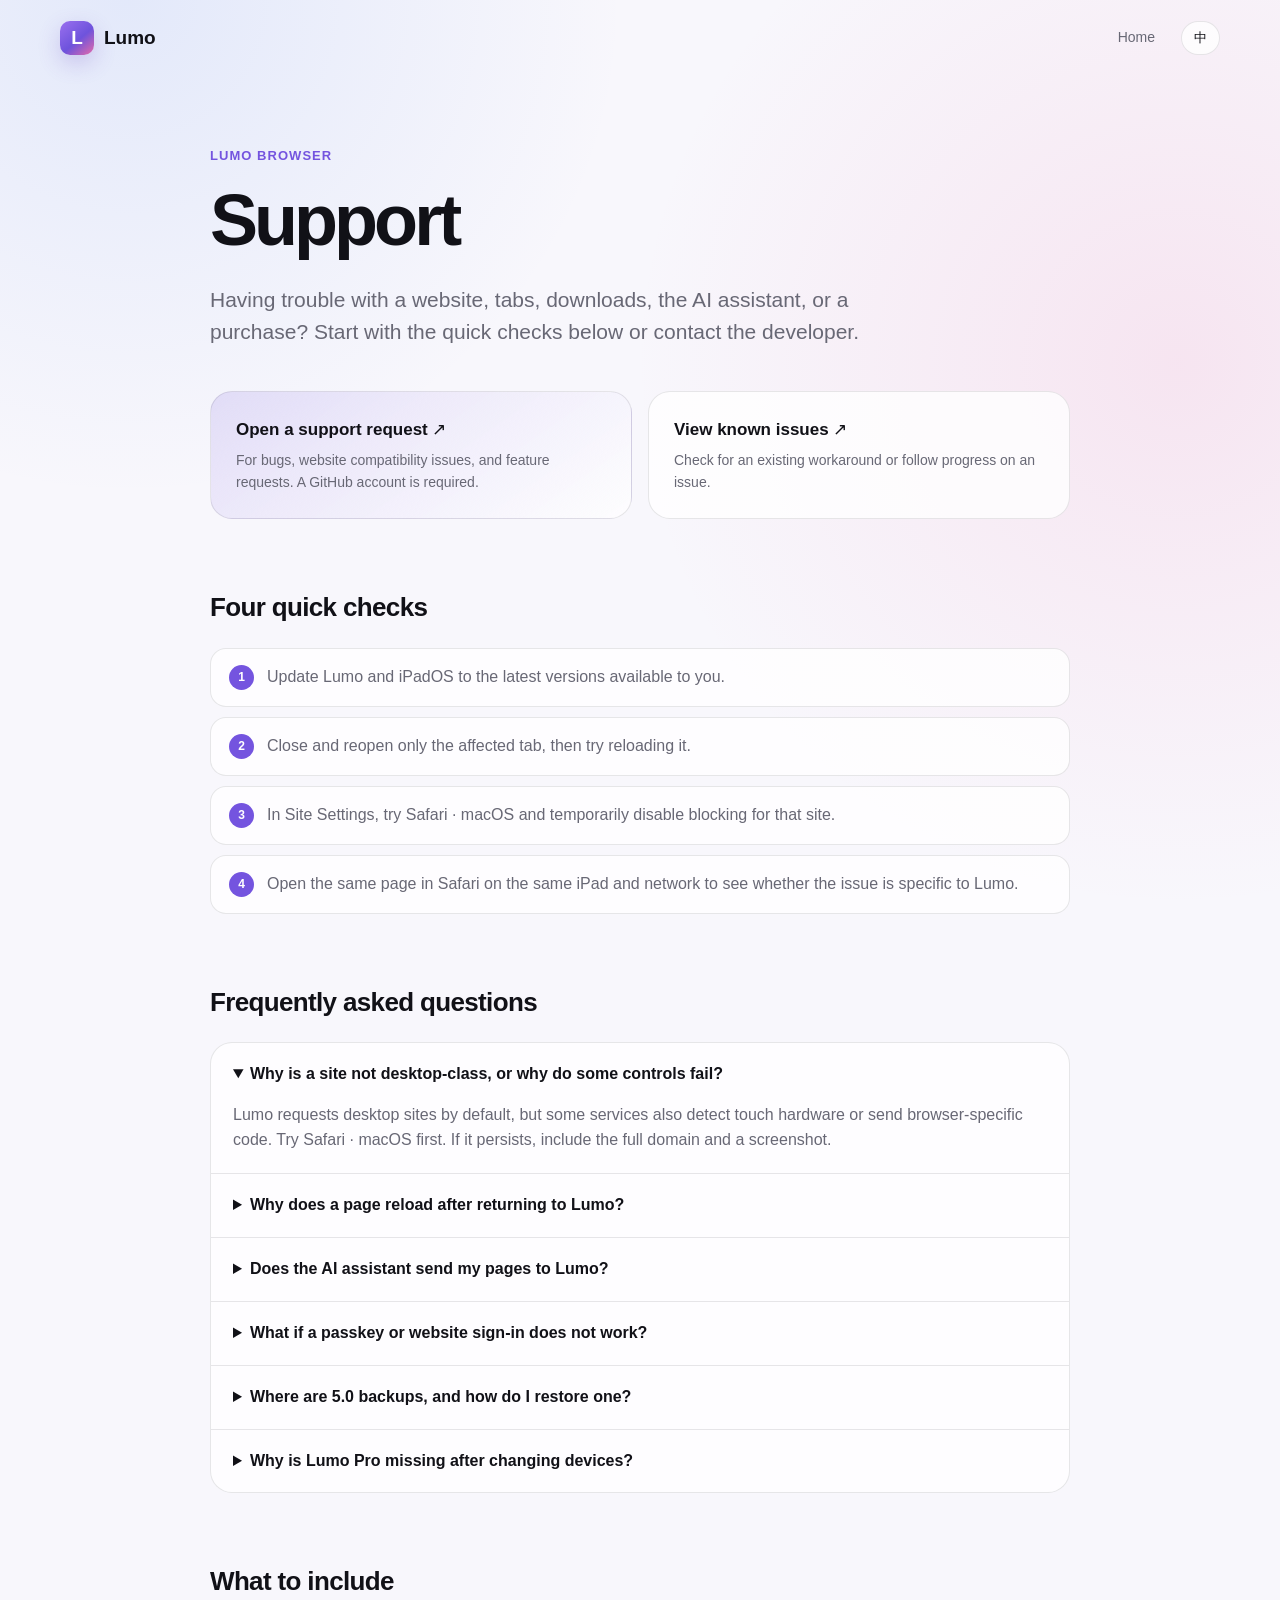
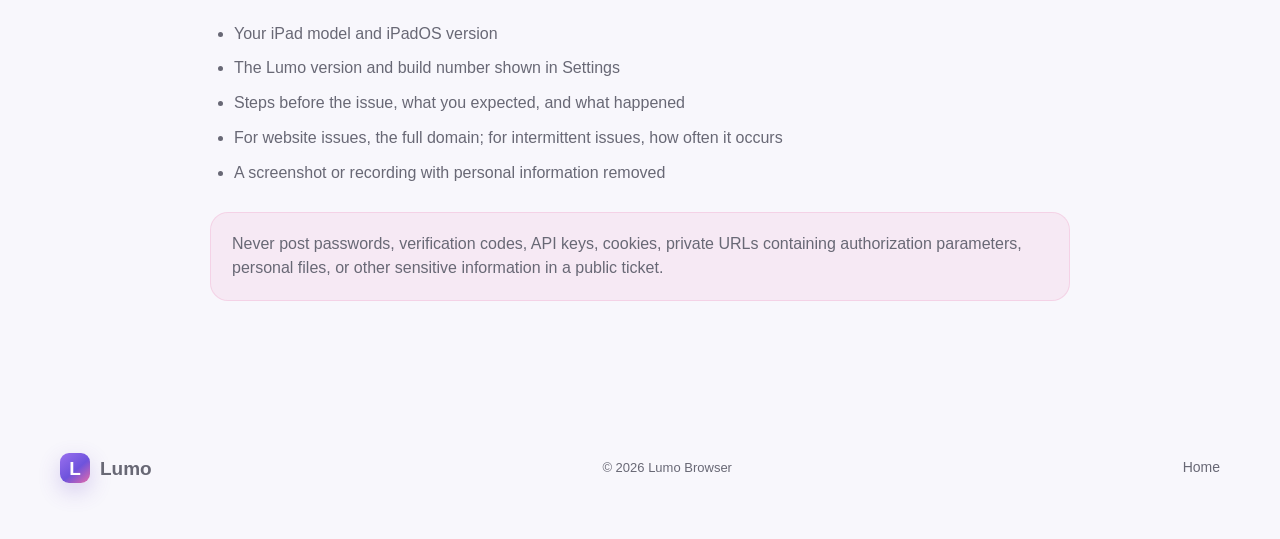
==== support.html @ e31e429b "补充 Lumo 5.0 build 475 备份与同步说明" ====
<!doctype html>
<html lang="zh-Hans">
<head>
  <meta charset="utf-8">
  <meta name="viewport" content="width=device-width,initial-scale=1,viewport-fit=cover">
  <meta name="theme-color" content="#f8f7fc">
  <meta name="description" content="Technical support for Lumo Browser on iPad.">
  <title>Lumo 技术支持</title>
  <link rel="icon" href="favicon.svg">
  <link rel="stylesheet" href="assets/style.css">
</head>
<body>
  <header class="nav shell">
    <a class="brand" href="index.html"><span class="mark">L</span><span>Lumo</span></a>
    <nav aria-label="Primary">
      <a href="index.html" data-zh="首页" data-en="Home">首页</a>
      <button class="language" type="button" aria-label="Switch language">EN</button>
    </nav>
  </header>

  <main class="legal shell">
    <p class="eyebrow" data-zh="Lumo 浏览器" data-en="Lumo Browser">Lumo 浏览器</p>
    <h1 data-zh="技术支持" data-en="Support">技术支持</h1>
    <p class="lead" data-zh="网站兼容、标签页、下载、AI 助手或购买遇到问题？这里有最快的排查方法，也可以直接联系开发者。" data-en="Having trouble with a website, tabs, downloads, the AI assistant, or a purchase? Start with the quick checks below or contact the developer.">网站兼容、标签页、下载、AI 助手或购买遇到问题？这里有最快的排查方法，也可以直接联系开发者。</p>

    <div class="support-cards">
      <a class="support-card primary-card" href="https://github.com/greatgithubfish/Lumo-Browser-Support/issues/new">
        <strong data-zh="提交技术支持工单 ↗" data-en="Open a support request ↗">提交技术支持工单 ↗</strong>
        <span data-zh="适合故障、网站兼容问题和功能建议，需要 GitHub 账号。" data-en="For bugs, website compatibility issues, and feature requests. A GitHub account is required.">适合故障、网站兼容问题和功能建议，需要 GitHub 账号。</span>
      </a>
      <a class="support-card" href="https://github.com/greatgithubfish/Lumo-Browser-Support/issues">
        <strong data-zh="查看已知问题 ↗" data-en="View known issues ↗">查看已知问题 ↗</strong>
        <span data-zh="看看是否已有解决办法，或了解正在处理的进度。" data-en="Check for an existing workaround or follow progress on an issue.">看看是否已有解决办法，或了解正在处理的进度。</span>
      </a>
    </div>

    <section class="support-section">
      <h2 data-zh="先试试这四步" data-en="Four quick checks">先试试这四步</h2>
      <ol class="steps">
        <li><b>1</b><span data-zh="确认 Lumo 和 iPadOS 已更新到可用的最新版本。" data-en="Update Lumo and iPadOS to the latest versions available to you.">确认 Lumo 和 iPadOS 已更新到可用的最新版本。</span></li>
        <li><b>2</b><span data-zh="只关闭并重新打开有问题的标签页，再尝试刷新。" data-en="Close and reopen only the affected tab, then try reloading it.">只关闭并重新打开有问题的标签页，再尝试刷新。</span></li>
        <li><b>3</b><span data-zh="在网站设置中切换到 Safari · macOS 身份，并暂时关闭该网站的广告拦截。" data-en="In Site Settings, try Safari · macOS and temporarily disable blocking for that site.">在网站设置中切换到 Safari · macOS 身份，并暂时关闭该网站的广告拦截。</span></li>
        <li><b>4</b><span data-zh="在同一台 iPad、同一网络下用 Safari 打开，确认问题是否只发生在 Lumo。" data-en="Open the same page in Safari on the same iPad and network to see whether the issue is specific to Lumo.">在同一台 iPad、同一网络下用 Safari 打开，确认问题是否只发生在 Lumo。</span></li>
      </ol>
    </section>

    <section class="support-section">
      <h2 data-zh="常见问题" data-en="Frequently asked questions">常见问题</h2>
      <div class="faq-list">
        <details open>
          <summary data-zh="网站为什么不是桌面版，或者按钮不能使用？" data-en="Why is a site not desktop-class, or why do some controls fail?">网站为什么不是桌面版，或者按钮不能使用？</summary>
          <p data-zh="Lumo 默认请求桌面网站，但部分网站还会检测触摸设备，或只为特定浏览器发送代码。先尝试 Safari · macOS；若仍有问题，请附上完整域名和截图。" data-en="Lumo requests desktop sites by default, but some services also detect touch hardware or send browser-specific code. Try Safari · macOS first. If it persists, include the full domain and a screenshot.">Lumo 默认请求桌面网站，但部分网站还会检测触摸设备，或只为特定浏览器发送代码。先尝试 Safari · macOS；若仍有问题，请附上完整域名和截图。</p>
        </details>
        <details>
          <summary data-zh="切回 Lumo 后，网页为什么需要重新加载？" data-en="Why does a page reload after returning to Lumo?">切回 Lumo 后，网页为什么需要重新加载？</summary>
          <p data-zh="Lumo 会尽量保留最近使用的网页。iPadOS 在内存紧张时仍可能回收后台网页；标签、网址和标题会保留，重新选择后页面会恢复加载。重要表单请先保存。" data-en="Lumo keeps recently used pages resident when possible. iPadOS may still reclaim background web content under memory pressure; the tab, URL, and title remain, and the page reloads when selected. Save important form work first.">Lumo 会尽量保留最近使用的网页。iPadOS 在内存紧张时仍可能回收后台网页；标签、网址和标题会保留，重新选择后页面会恢复加载。重要表单请先保存。</p>
        </details>
        <details>
          <summary data-zh="AI 助手会把我的网页发给 Lumo 吗？" data-en="Does the AI assistant send my pages to Lumo?">AI 助手会把我的网页发给 Lumo 吗？</summary>
          <p data-zh="不会经过 Lumo 服务器。只有在你主动提问并允许读取页面时，相关内容才会直接发往你选择的 AI 服务。你也可以把某些网站设为从不读取或操作。" data-en="No content passes through a Lumo server. Only when you ask and allow page access is relevant content sent directly to your chosen AI service. You can mark specific sites as never available to the assistant.">不会经过 Lumo 服务器。只有在你主动提问并允许读取页面时，相关内容才会直接发往你选择的 AI 服务。你也可以把某些网站设为从不读取或操作。</p>
        </details>
        <details>
          <summary data-zh="通行密钥或网站登录无法使用怎么办？" data-en="What if a passkey or website sign-in does not work?">通行密钥或网站登录无法使用怎么办？</summary>
          <p data-zh="确认 iPad 已开启 iCloud 钥匙串，并允许相应的密码管理器。部分登录服务会限制嵌入式浏览器；可尝试其他桌面身份，或在 Safari 完成该次登录。" data-en="Make sure iCloud Keychain is enabled and your credential provider is allowed. Some identity services restrict embedded browsers; try another desktop identity or complete that sign-in in Safari.">确认 iPad 已开启 iCloud 钥匙串，并允许相应的密码管理器。部分登录服务会限制嵌入式浏览器；可尝试其他桌面身份，或在 Safari 完成该次登录。</p>
        </details>
        <details>
          <summary data-zh="5.0 的备份在哪里？重装后如何恢复？" data-en="Where are 5.0 backups, and how do I restore one?">5.0 的备份在哪里？重装后如何恢复？</summary>
          <p data-zh="打开「设置 → 备份与同步」查看 iCloud 状态、启用每日自动备份或手动导出。自动备份保存在「文件 → iCloud 云盘 → Lumo → Backups」，最多保留最近 3 份。重装或换 iPad 后，Lumo 会提示恢复最新备份；也可从备份页面导入文件。按类别恢复的内容会替换设备上对应数据，并在彻底关闭、重新打开 Lumo 后完成。自动备份不含密码与扩展安装包。" data-en="Open Settings → Backup & Sync to check iCloud, enable daily automatic backups, or export manually. Automatic copies are in Files → iCloud Drive → Lumo → Backups, with the latest three kept. After reinstalling or changing iPads, Lumo offers the newest backup; you can also import a file from Backup & Sync. Restored categories replace the matching data on this iPad and finish applying after you fully close and reopen Lumo. Automatic backups exclude passwords and extension packages.">打开「设置 → 备份与同步」查看 iCloud 状态、启用每日自动备份或手动导出。自动备份保存在「文件 → iCloud 云盘 → Lumo → Backups」，最多保留最近 3 份。重装或换 iPad 后，Lumo 会提示恢复最新备份；也可从备份页面导入文件。按类别恢复的内容会替换设备上对应数据，并在彻底关闭、重新打开 Lumo 后完成。自动备份不含密码与扩展安装包。</p>
        </details>
        <details>
          <summary data-zh="更换设备后，Lumo Pro 为什么没有恢复？" data-en="Why is Lumo Pro missing after changing devices?">更换设备后，Lumo Pro 为什么没有恢复？</summary>
          <p data-zh="Lumo Pro 提供月度、年度自动续期订阅和永久购买。请确认登录的是购买时使用的 Apple 账号，然后在 Lumo Pro 页面选择“恢复购买”。订阅状态与续费可在 iPad 的“设置 → Apple 账号 → 订阅”中管理；付款与退款由 Apple 处理。" data-en="Lumo Pro offers monthly and yearly auto-renewing subscriptions as well as a lifetime purchase. Sign in with the Apple Account used to purchase it, then choose Restore Purchases on the Lumo Pro screen. Manage renewals in iPad Settings → Apple Account → Subscriptions. Apple handles billing and refunds.">Lumo Pro 提供月度、年度自动续期订阅和永久购买。请确认登录的是购买时使用的 Apple 账号，然后在 Lumo Pro 页面选择“恢复购买”。订阅状态与续费可在 iPad 的“设置 → Apple 账号 → 订阅”中管理；付款与退款由 Apple 处理。</p>
        </details>
      </div>
    </section>

    <section class="support-section">
      <h2 data-zh="反馈时请附上" data-en="What to include">反馈时请附上</h2>
      <ul class="check-list">
        <li data-zh="iPad 型号与 iPadOS 版本" data-en="Your iPad model and iPadOS version">iPad 型号与 iPadOS 版本</li>
        <li data-zh="设置页面显示的 Lumo 版本和 Build 号" data-en="The Lumo version and build number shown in Settings">设置页面显示的 Lumo 版本和 Build 号</li>
        <li data-zh="问题发生前的操作步骤，以及预期结果和实际结果" data-en="Steps before the issue, what you expected, and what happened">问题发生前的操作步骤，以及预期结果和实际结果</li>
        <li data-zh="网站问题请提供完整域名；偶现问题请说明出现频率" data-en="For website issues, the full domain; for intermittent issues, how often it occurs">网站问题请提供完整域名；偶现问题请说明出现频率</li>
        <li data-zh="删除个人信息后的截图或录屏" data-en="A screenshot or recording with personal information removed">删除个人信息后的截图或录屏</li>
      </ul>
      <p class="notice" data-zh="请勿在公开工单中提交密码、验证码、API Key、Cookie、带授权参数的私人网址、个人文件或其他敏感信息。" data-en="Never post passwords, verification codes, API keys, cookies, private URLs containing authorization parameters, personal files, or other sensitive information in a public ticket.">请勿在公开工单中提交密码、验证码、API Key、Cookie、带授权参数的私人网址、个人文件或其他敏感信息。</p>
    </section>
  </main>

  <footer class="shell"><div class="brand"><span class="mark">L</span><span>Lumo</span></div><p>© 2026 Lumo Browser</p><div><a href="index.html" data-zh="首页" data-en="Home">首页</a></div></footer>
  <script src="assets/site.js"></script>
</body>
</html>
---- assets/style.css ----
:root{color-scheme:light dark;--bg:#f8f7fc;--surface:rgba(255,255,255,.78);--ink:#111117;--dim:#686875;--line:rgba(25,24,35,.1);--brand:#7454df;--radius:30px;font-family:-apple-system,BlinkMacSystemFont,"SF Pro Display","PingFang SC",sans-serif;font-synthesis:none}
*{box-sizing:border-box}html{scroll-behavior:smooth}body{margin:0;color:var(--ink);line-height:1.55;background:radial-gradient(circle at 10% 0,rgba(85,137,238,.13),transparent 31rem),radial-gradient(circle at 92% 17%,rgba(234,105,164,.13),transparent 34rem),var(--bg)}a{color:inherit}.shell{width:min(1160px,calc(100% - 40px));margin-inline:auto}
.nav,header.shell{height:76px;display:flex;align-items:center;justify-content:space-between;position:relative;z-index:10}.brand{display:flex;align-items:center;gap:10px;color:inherit;text-decoration:none;font-size:19px;font-weight:760}.mark{display:grid;place-items:center;width:34px;height:34px;color:#fff;border-radius:10px;background:linear-gradient(140deg,#9a70ef,#6e53dc 55%,#e66ba9);box-shadow:0 8px 22px rgba(104,72,195,.24)}.nav nav,header.shell nav{display:flex;align-items:center;gap:26px}.nav nav a,header.shell nav a,footer a{color:var(--dim);text-decoration:none;font-size:14px}.nav nav a:hover,header.shell nav a:hover,footer a:hover{color:var(--ink)}.language{padding:7px 12px;color:var(--ink);font-weight:700;cursor:pointer;border:1px solid var(--line);border-radius:999px;background:var(--surface)}
.hero{display:grid;grid-template-columns:minmax(0,.86fr) minmax(540px,1.28fr);align-items:center;gap:52px;min-height:760px;padding-block:50px 90px}.eyebrow{margin:0;color:var(--brand);font-size:13px;font-weight:760;letter-spacing:.08em;text-transform:uppercase}h1{max-width:780px;margin:18px 0 26px;font-size:clamp(48px,6vw,78px);line-height:1.02;letter-spacing:-.055em}.lead{max-width:670px;color:var(--dim);font-size:clamp(17px,2vw,21px)}.actions{display:flex;flex-wrap:wrap;gap:12px;margin-top:32px}.button{display:inline-flex;min-height:48px;align-items:center;justify-content:center;padding:0 21px;border-radius:999px;text-decoration:none;font-size:15px;font-weight:700}.button.primary{color:var(--bg);background:var(--ink)}.button.secondary{color:var(--ink);border:1px solid var(--line);background:var(--surface);backdrop-filter:blur(20px)}.availability{margin-top:18px;color:var(--dim);font-size:13px}
.browser-stage{min-width:0;perspective:1200px}.browser-window{display:grid;grid-template-columns:128px minmax(260px,1fr) 170px;width:720px;max-width:100%;height:500px;overflow:hidden;color:#17171d;border:1px solid rgba(255,255,255,.72);border-radius:26px;background:rgba(250,250,253,.91);box-shadow:0 38px 85px rgba(52,36,100,.22);transform:rotateY(-3deg) rotateX(1deg)}.demo-sidebar{padding:17px 11px;background:linear-gradient(175deg,rgba(217,225,255,.9),rgba(247,219,241,.86));border-right:1px solid rgba(30,30,45,.08)}.demo-profile{display:flex;align-items:center;gap:7px;margin-bottom:15px;font-size:12px}.avatar{display:grid;place-items:center;width:25px;height:25px;color:#fff;border-radius:8px;background:linear-gradient(140deg,#8664e8,#ef71aa)}.demo-profile i{width:7px;height:7px;margin-left:auto;border-radius:50%;background:#ff9f2f}.quick-grid{display:grid;grid-template-columns:repeat(3,1fr);gap:5px}.quick-grid b{display:grid;place-items:center;height:34px;color:#53515d;font-size:10px;border:1px solid rgba(30,30,45,.08);border-radius:10px;background:rgba(255,255,255,.67)}.demo-folder{display:flex;align-items:center;gap:7px;margin-top:13px;padding:8px;color:#7a3e65;font-size:10px;border-radius:9px;background:rgba(238,108,165,.13)}.demo-folder small{margin-left:auto}.demo-tab{display:flex;align-items:center;gap:7px;margin-top:6px;padding:7px;border-radius:8px;font-size:9px}.demo-tab.active{background:rgba(255,255,255,.7)}.demo-tab div,.ai-source div{min-width:0}.demo-tab strong,.demo-tab small,.ai-source strong,.ai-source small{display:block;overflow:hidden;text-overflow:ellipsis;white-space:nowrap}.demo-tab small,.ai-source small{color:#92909b}.demo-page{min-width:0;background:#fff}.demo-toolbar{display:flex;height:45px;align-items:center;gap:12px;padding:0 14px;color:#7b7983;border-bottom:1px solid #ececf0;font-size:12px}.demo-toolbar div{flex:1;padding:7px 12px;color:#4e4c56;border-radius:9px;background:#f4f4f7}.demo-document{padding:72px 40px}.mini-label{color:var(--brand);font-size:9px;font-weight:800;letter-spacing:.09em}.demo-document h2{margin:12px 0 28px;font-size:31px;line-height:1.08;letter-spacing:-.04em}.demo-lines{display:grid;gap:10px}.demo-lines i{height:7px;border-radius:5px;background:#ebebf0}.demo-lines i:nth-child(2){width:88%}.demo-lines i:nth-child(3){width:72%}.demo-lines i:nth-child(4){width:91%}.demo-ai{display:flex;flex-direction:column;gap:11px;padding:16px 12px 12px;background:#f6f4fa;border-left:1px solid #e5e2ec}.ai-title{display:flex;align-items:center;gap:7px;font-size:12px}.ai-title span{color:var(--brand)}.ai-answer{padding:11px;font-size:10px;line-height:1.55;border-radius:10px;background:#fff}.ai-source{display:flex;align-items:center;gap:7px;margin-top:auto;padding:9px;font-size:9px;border-radius:9px;background:#ebe9ef}.ai-input{position:relative;min-height:70px;padding:12px;color:#9997a0;font-size:9px;border:1px solid #dedbe7;border-radius:13px;background:#fff}.ai-input b{position:absolute;right:8px;bottom:8px;display:grid;place-items:center;width:22px;height:22px;color:#fff;border-radius:50%;background:var(--brand)}
.statement{padding-block:130px;text-align:center}.statement p{margin:0;color:var(--dim);font-size:clamp(27px,4vw,50px);line-height:1.22;letter-spacing:-.03em}.statement strong{color:var(--ink)}.features{display:grid;grid-template-columns:repeat(2,1fr);gap:18px;padding-bottom:140px}.feature{min-height:320px;padding:36px;border:1px solid var(--line);border-radius:var(--radius);background:var(--surface);backdrop-filter:blur(20px)}.feature.blue{background:linear-gradient(145deg,rgba(85,137,238,.15),var(--surface))}.feature.pink{background:linear-gradient(145deg,rgba(234,105,164,.14),var(--surface))}.feature.purple{background:linear-gradient(145deg,rgba(116,84,223,.15),var(--surface))}.feature.cyan{background:linear-gradient(145deg,rgba(63,193,203,.14),var(--surface))}.feature.orange{background:linear-gradient(145deg,rgba(255,177,68,.15),var(--surface))}.feature.lilac{background:linear-gradient(145deg,rgba(123,110,177,.14),var(--surface))}.feature-icon{font-size:27px}.feature h2{margin:50px 0 14px;font-size:clamp(25px,3vw,38px);line-height:1.1;letter-spacing:-.035em}.feature p{max-width:510px;margin:0;color:var(--dim);font-size:16px}
.privacy{margin-bottom:100px;padding:80px;color:#f7f7fb;border-radius:42px;background:#17181e}.privacy h2{max-width:780px;margin:15px 0 55px;font-size:clamp(36px,5vw,62px);line-height:1.05;letter-spacing:-.045em}.privacy .eyebrow{color:#78e1e8}.privacy-grid{display:grid;grid-template-columns:repeat(3,1fr);gap:35px}.privacy-grid b{display:grid;place-items:center;width:30px;height:30px;color:#c8f8fb;border-radius:50%;background:#343541}.privacy-grid h3{margin:16px 0 8px;font-size:18px}.privacy-grid p{color:#b8bac5;font-size:14px}.text-link{display:inline-block;margin-top:36px;color:#fff;text-decoration:none;font-weight:700}
.legal{max-width:860px;padding:70px 0 120px}.legal h1{font-size:clamp(44px,7vw,72px)}.legal h2{margin:0 0 20px;font-size:26px;letter-spacing:-.025em}.document{max-width:820px;margin:40px auto 100px;padding:42px clamp(24px,6vw,62px);border:1px solid var(--line);border-radius:24px;background:var(--surface)}.document h1{font-size:clamp(36px,6vw,54px)}.document h2{margin:34px 0 8px;font-size:21px;letter-spacing:-.02em}.document p,.document li,.updated{color:var(--dim)}.document strong{color:var(--ink)}.support-cards{display:grid;grid-template-columns:repeat(2,1fr);gap:16px;margin-top:42px}.support-card{padding:25px;color:inherit;text-decoration:none;border:1px solid var(--line);border-radius:22px;background:var(--surface);transition:transform .18s ease}.support-card.primary-card{background:linear-gradient(145deg,rgba(116,84,223,.15),var(--surface))}.support-card strong{font-size:17px}.support-card span{display:block;margin-top:7px;color:var(--dim);font-size:14px}.support-card:hover{transform:translateY(-2px)}.support-section{margin-top:68px}.steps{display:grid;gap:10px;margin:0;padding:0;list-style:none}.steps li{display:flex;align-items:flex-start;gap:13px;padding:16px 18px;color:var(--dim);border:1px solid var(--line);border-radius:16px;background:var(--surface)}.steps b{display:grid;flex:0 0 25px;height:25px;place-items:center;color:#fff;border-radius:50%;background:var(--brand);font-size:12px}.faq-list{overflow:hidden;border:1px solid var(--line);border-radius:22px;background:var(--surface)}.faq-list details{padding:0 22px;border-bottom:1px solid var(--line)}.faq-list details:last-child{border-bottom:0}.faq-list summary{padding:19px 0;cursor:pointer;font-weight:700}.faq-list p{margin:-3px 0 21px;color:var(--dim)}.check-list{display:grid;gap:10px;padding-left:24px;color:var(--dim)}.notice{margin:26px 0 0;padding:19px 21px;color:var(--dim);border:1px solid rgba(234,105,164,.18);border-radius:18px;background:rgba(234,105,164,.09)}
footer{display:flex;align-items:center;justify-content:space-between;gap:25px;padding-block:24px 48px;color:var(--dim);font-size:13px}footer div:last-child{display:flex;gap:18px}footer .mark{width:30px;height:30px;border-radius:9px}
@media(max-width:940px){.hero{grid-template-columns:1fr;padding-top:35px}.hero-copy{text-align:center}.lead{margin-inline:auto}.actions{justify-content:center}.browser-stage{display:grid;place-items:center}}
@media(max-width:700px){.nav nav>a{display:none}.hero{gap:30px}.browser-window{grid-template-columns:92px minmax(220px,1fr);height:420px}.demo-ai{display:none}.demo-sidebar{padding-inline:8px}.demo-document{padding:58px 24px}.features,.support-cards{grid-template-columns:1fr}.feature{min-height:270px}.privacy{padding:45px 25px}.privacy-grid{grid-template-columns:1fr}footer{flex-direction:column;text-align:center}}
@media(prefers-color-scheme:dark){:root{--bg:#0e0f13;--surface:rgba(28,29,36,.79);--ink:#f2f3f7;--dim:#a6a8b2;--line:rgba(255,255,255,.1)}.button.primary{color:#111217;background:#f4f4f7}.browser-window{box-shadow:0 38px 80px rgba(0,0,0,.55)}.privacy{border:1px solid var(--line);background:#06070a}}
@media(prefers-reduced-motion:reduce){html{scroll-behavior:auto}.browser-window{transform:none}.support-card{transition:none}}
@media(prefers-reduced-transparency:reduce){.button.secondary,.feature,.support-card,.steps li,.faq-list{backdrop-filter:none;background:var(--bg)}}
@media(prefers-contrast:more){:root{--line:currentColor}.feature,.support-card,.steps li,.faq-list{border-width:2px}}

/* Lumo 5.0 landing page */
.version-badge{display:inline-flex;align-items:center;gap:8px;padding:8px 13px;border:1px solid rgba(116,84,223,.19);border-radius:999px;background:rgba(116,84,223,.1);letter-spacing:.03em;text-transform:none}
.hero h1 em{font-style:normal;background:linear-gradient(100deg,#7654df 10%,#d84dba 55%,#f08b59);-webkit-background-clip:text;background-clip:text;color:transparent}
.hero .lead{max-width:520px}
.browser-window{position:relative}
.demo-library-row{display:flex;align-items:center;gap:9px;padding:10px 8px;border-radius:9px;background:rgba(255,255,255,.74);font-size:10px}
.demo-library-row span{color:#7454df;font-size:15px}
.demo-command{position:absolute;z-index:2;top:140px;left:22%;width:57%;padding:8px;border:1px solid rgba(255,255,255,.95);border-radius:18px;background:rgba(255,255,255,.94);box-shadow:0 20px 55px rgba(57,45,104,.22);backdrop-filter:blur(24px)}
.command-search{display:flex;align-items:center;gap:9px;padding:11px 13px;border:1px solid #e8e5ef;border-radius:12px;color:#53505e;font-size:10px;white-space:nowrap}
.command-search span:first-child{color:#8a68e8;font-size:18px;line-height:1}
.command-search span:nth-child(2){overflow:hidden;text-overflow:ellipsis}
.command-search kbd{margin-left:auto;padding:2px 5px;border-radius:5px;background:#f0eef5;color:#a5a1b0;font:inherit;white-space:nowrap}
.command-options{display:grid;gap:2px;padding:6px 5px 2px}
.command-options span{padding:5px 8px;border-radius:6px;color:#777280;font-size:9px}
.command-options span:first-child{background:#f4f1fd;color:#7454df}
.whats-new{padding:28px 0 72px;scroll-margin-top:30px}
.section-heading{max-width:820px;margin-bottom:34px}
.section-heading h2{margin:15px 0;font-size:clamp(40px,5.7vw,70px);line-height:1.05;letter-spacing:-.05em}
.section-heading>p:last-child{max-width:640px;color:var(--dim);font-size:18px}
.highlight-grid{display:grid;grid-template-columns:repeat(6,minmax(0,1fr));gap:16px}
.highlight{display:flex;flex-direction:column;min-height:310px;grid-column:span 2;padding:26px;border:1px solid var(--line);border-radius:28px;overflow:hidden}
.highlight:nth-child(4),.highlight:nth-child(5){grid-column:span 3;min-height:285px}
.highlight.command{background:linear-gradient(145deg,rgba(142,114,248,.23),var(--surface) 80%)}
.highlight.private{background:linear-gradient(145deg,rgba(75,117,211,.19),var(--surface) 80%)}
.highlight.extension{background:linear-gradient(145deg,rgba(237,102,167,.18),var(--surface) 80%)}
.highlight.media{background:linear-gradient(145deg,rgba(58,197,199,.18),var(--surface) 80%)}
.highlight.organize{background:linear-gradient(145deg,rgba(255,175,80,.18),var(--surface) 80%)}
.highlight-number{color:var(--dim);font-size:12px;font-weight:750;letter-spacing:.1em}
.highlight-symbol{display:grid;width:54px;height:54px;place-items:center;margin-top:21px;border:1px solid var(--line);border-radius:16px;background:var(--surface);font-size:25px;color:var(--brand)}
.highlight h3{margin:auto 0 11px;padding-top:20px;font-size:clamp(21px,2.5vw,30px);line-height:1.15;letter-spacing:-.035em}
.highlight p{margin:0;color:var(--dim);font-size:15px}
.statement{padding-block:100px}
.features{scroll-margin-top:30px}
.feature.green{background:linear-gradient(145deg,rgba(100,197,130,.15),var(--surface))}
.feature.coral{background:linear-gradient(145deg,rgba(247,129,106,.15),var(--surface))}
.feature.sky{background:linear-gradient(145deg,rgba(96,171,230,.15),var(--surface))}
.feature.gold{background:linear-gradient(145deg,rgba(233,192,75,.16),var(--surface))}
.pro-note{display:flex;align-items:center;justify-content:space-between;gap:32px;margin-bottom:110px;padding:46px 55px;border:1px solid var(--line);border-radius:36px;background:linear-gradient(120deg,rgba(116,84,223,.2),rgba(230,107,169,.11),var(--surface))}
.pro-note h2{margin:10px 0;font-size:clamp(28px,4vw,44px);line-height:1.1;letter-spacing:-.04em}
.pro-note p:last-child{max-width:750px;margin:0;color:var(--dim)}
.pro-note .button{flex-shrink:0}
@media(max-width:940px){.hero{min-height:auto}.hero .lead{margin-inline:auto}.highlight{grid-column:span 3}.highlight:nth-child(4),.highlight:nth-child(5){grid-column:span 3}}
@media(max-width:700px){.nav nav{gap:12px}.hero h1{font-size:clamp(44px,9vw,67px)}.hero .lead{font-size:17px}.demo-command{left:15%;width:75%;top:130px}.command-search kbd{display:none}.highlight-grid{grid-template-columns:1fr}.highlight,.highlight:nth-child(4),.highlight:nth-child(5){grid-column:auto;min-height:240px}.section-heading h2{font-size:42px}.pro-note{display:block;padding:32px 25px}.pro-note .button{margin-top:25px}.statement{padding-block:85px}}
@media(max-width:400px){.browser-window{grid-template-columns:78px minmax(200px,1fr)}.demo-document{padding:58px 18px}.demo-command{left:12%;width:82%}}
@media(prefers-reduced-transparency:reduce){.demo-command{backdrop-filter:none;background:#fff}}

.how-to{padding:55px 0 110px;scroll-margin-top:30px}
.guide-grid{display:grid;grid-template-columns:repeat(2,minmax(0,1fr));gap:16px}
.guide-card{display:flex;flex-direction:column;padding:30px;border:1px solid var(--line);border-radius:28px;background:var(--surface)}
.guide-card.guide-wide{grid-column:1/-1;background:linear-gradient(120deg,rgba(116,84,223,.17),rgba(236,114,179,.1),var(--surface))}
.guide-top{display:flex;align-items:center;justify-content:space-between;gap:15px}
.guide-icon{display:grid;width:44px;height:44px;place-items:center;border-radius:13px;background:rgba(116,84,223,.12);color:var(--brand);font-size:23px}
.guide-tag{padding:5px 9px;border:1px solid var(--line);border-radius:99px;color:var(--dim);font-size:11px;font-weight:750;letter-spacing:.04em}
.guide-card h3{margin:20px 0 10px;font-size:clamp(22px,2.5vw,30px);line-height:1.15;letter-spacing:-.035em}
.guide-card p{margin:0;color:var(--dim);font-size:15px}
.guide-steps{display:flex;flex-wrap:wrap;gap:8px;margin-top:auto;padding-top:21px}
.guide-steps span{padding:7px 10px;border-radius:9px;background:rgba(116,84,223,.1);color:var(--brand);font-size:12px;font-weight:700}
@media(max-width:700px){.guide-grid{grid-template-columns:1fr}.guide-card.guide-wide{grid-column:auto}.how-to{padding-bottom:85px}.guide-card{padding:25px}}
.shortcut-panel{display:grid;grid-template-columns:.85fr 1fr;gap:36px;align-items:center;margin-top:18px;padding:34px;border:1px solid var(--line);border-radius:28px;background:linear-gradient(130deg,rgba(104,133,222,.12),var(--surface))}
.shortcut-panel h3{margin:8px 0;font-size:clamp(24px,3vw,33px);line-height:1.13;letter-spacing:-.035em}
.shortcut-panel p:last-child{margin:0;color:var(--dim);font-size:14px}
.shortcut-grid{display:grid;grid-template-columns:1fr auto 1fr auto;gap:10px 12px;align-items:center;font-size:13px}
.shortcut-grid span{color:var(--dim)}
.shortcut-grid kbd{min-width:58px;padding:5px 8px;border:1px solid var(--line);border-radius:8px;background:var(--surface);font:inherit;font-weight:750;text-align:center;white-space:nowrap}
@media(max-width:940px){.shortcut-panel{grid-template-columns:1fr}.shortcut-grid{grid-template-columns:1fr auto 1fr auto}}
@media(max-width:560px){.shortcut-panel{padding:25px}.shortcut-grid{grid-template-columns:1fr auto}}

/* Build 475: backup and sync */
.highlight:nth-child(4),.highlight:nth-child(5),.highlight:nth-child(6){grid-column:span 2;min-height:310px}
.highlight.backup{background:linear-gradient(145deg,rgba(83,172,221,.2),var(--surface) 80%)}
.backup-section{padding:0 0 110px;scroll-margin-top:30px}
.backup-grid{display:grid;grid-template-columns:repeat(3,minmax(0,1fr));gap:16px}
.backup-card{display:flex;flex-direction:column;min-height:370px;padding:29px;border:1px solid var(--line);border-radius:28px;background:linear-gradient(155deg,rgba(102,146,224,.13),var(--surface) 60%)}
.backup-card:nth-child(2){background:linear-gradient(155deg,rgba(102,198,183,.16),var(--surface) 60%)}
.backup-card:nth-child(3){background:linear-gradient(155deg,rgba(192,130,223,.15),var(--surface) 60%)}
.backup-symbol{display:grid;place-items:center;width:48px;height:48px;margin-bottom:24px;border-radius:14px;background:rgba(116,84,223,.11);color:var(--brand);font-size:25px}
.backup-kicker{color:var(--brand);font-size:12px;font-weight:800;letter-spacing:.06em;text-transform:uppercase}
.backup-card h3{margin:9px 0 13px;font-size:clamp(23px,2.5vw,31px);line-height:1.15;letter-spacing:-.04em}
.backup-card p{margin:0;color:var(--dim);font-size:15px}
.backup-disclaimer{margin:17px 0 0;padding:17px 21px;border:1px solid var(--line);border-radius:15px;color:var(--dim);background:var(--surface);font-size:13px}
@media(max-width:940px){.backup-grid{grid-template-columns:1fr}.backup-card{min-height:0}.highlight:nth-child(4),.highlight:nth-child(5),.highlight:nth-child(6){grid-column:span 3}}
@media(max-width:700px){.highlight:nth-child(4),.highlight:nth-child(5),.highlight:nth-child(6){grid-column:auto;min-height:240px}.backup-section{padding-bottom:85px}}
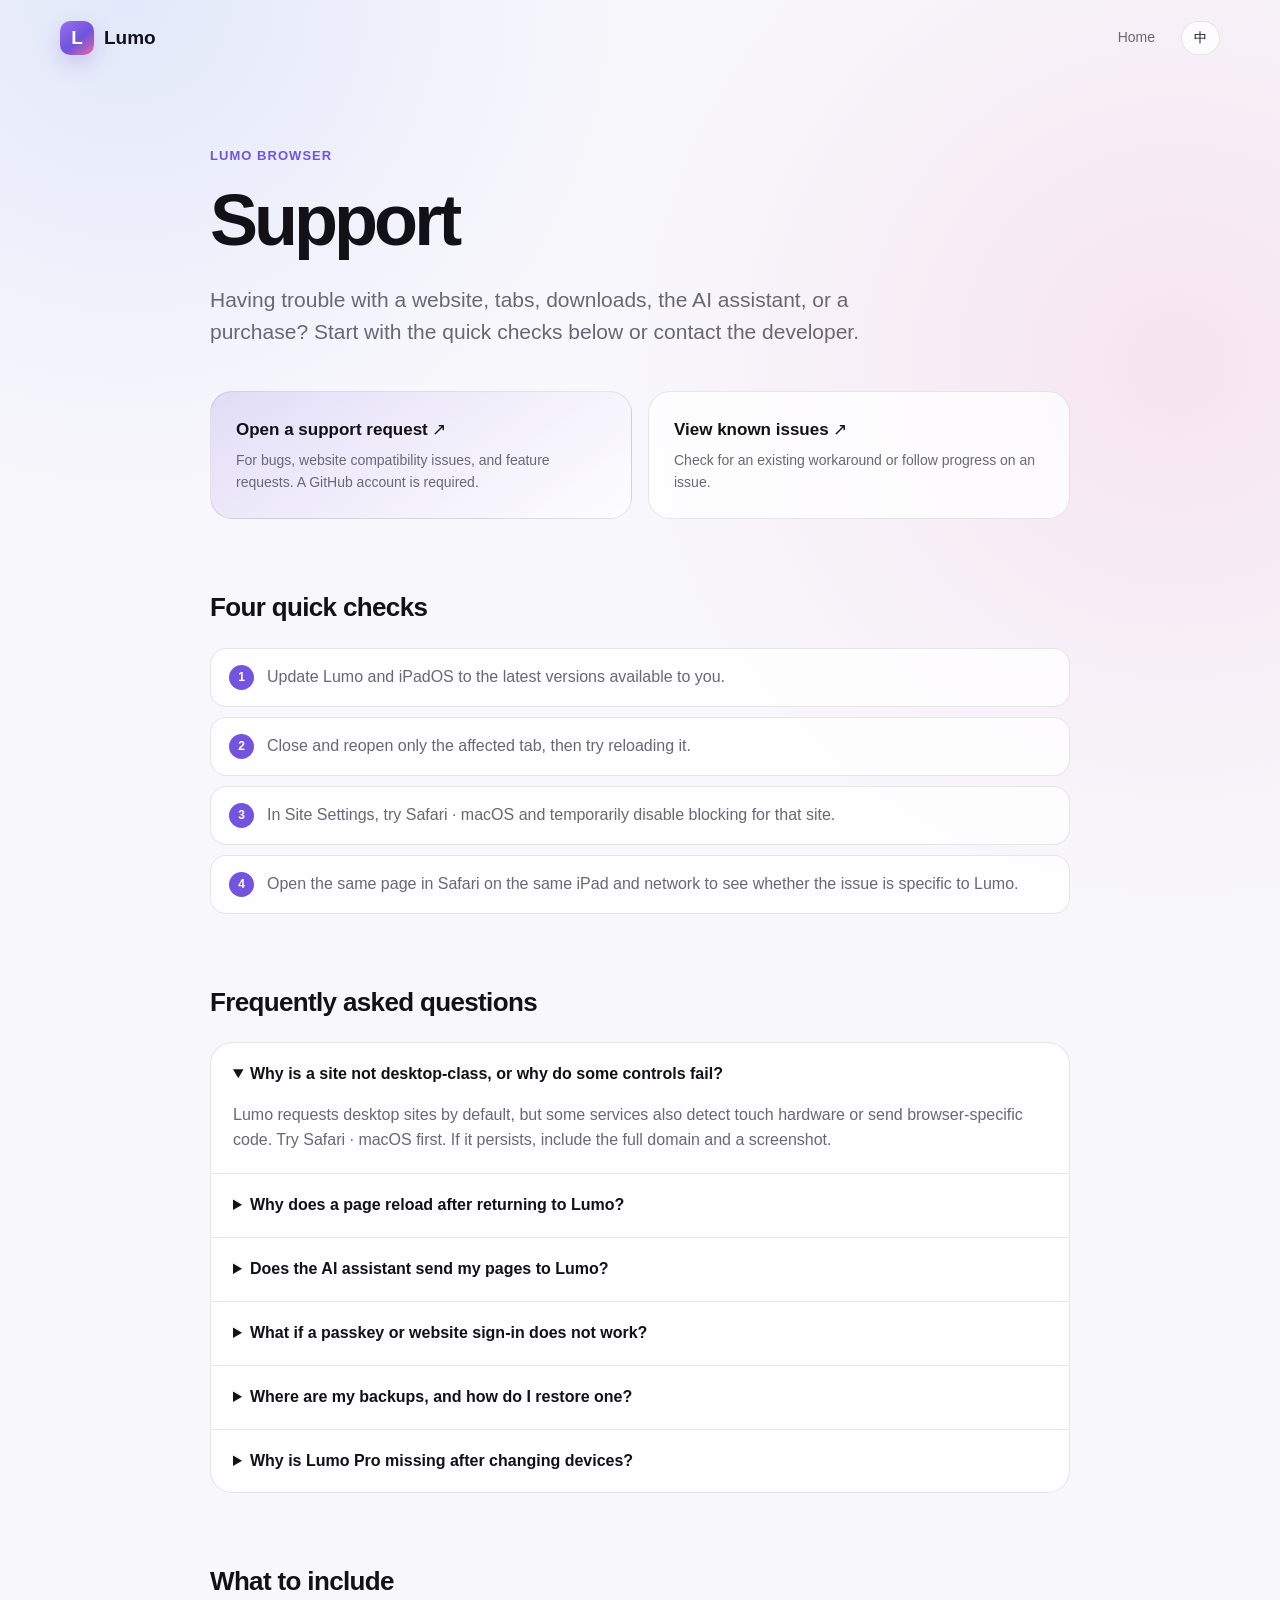
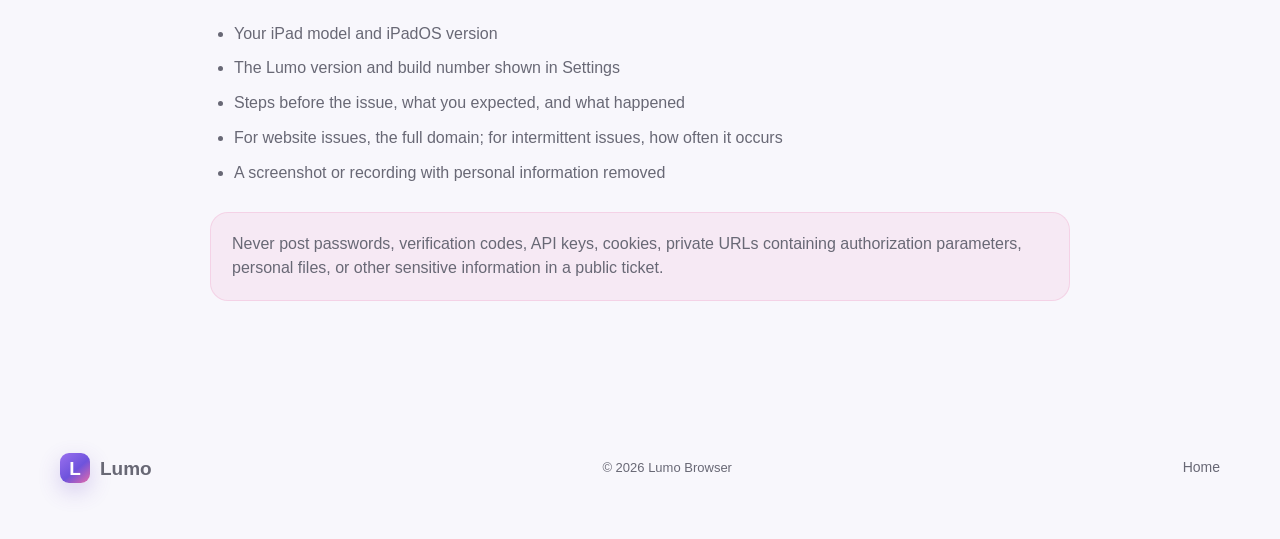
==== commit 72eaec03: "Update Lumo website for version 6.0" ====
--- a/support.html
+++ b/support.html
@@ -64,7 +64,7 @@
           <p data-zh="确认 iPad 已开启 iCloud 钥匙串，并允许相应的密码管理器。部分登录服务会限制嵌入式浏览器；可尝试其他桌面身份，或在 Safari 完成该次登录。" data-en="Make sure iCloud Keychain is enabled and your credential provider is allowed. Some identity services restrict embedded browsers; try another desktop identity or complete that sign-in in Safari.">确认 iPad 已开启 iCloud 钥匙串，并允许相应的密码管理器。部分登录服务会限制嵌入式浏览器；可尝试其他桌面身份，或在 Safari 完成该次登录。</p>
         </details>
         <details>
-          <summary data-zh="5.0 的备份在哪里？重装后如何恢复？" data-en="Where are 5.0 backups, and how do I restore one?">5.0 的备份在哪里？重装后如何恢复？</summary>
+          <summary data-zh="备份在哪里？重装后如何恢复？" data-en="Where are my backups, and how do I restore one?">备份在哪里？重装后如何恢复？</summary>
           <p data-zh="打开「设置 → 备份与同步」查看 iCloud 状态、启用每日自动备份或手动导出。自动备份保存在「文件 → iCloud 云盘 → Lumo → Backups」，最多保留最近 3 份。重装或换 iPad 后，Lumo 会提示恢复最新备份；也可从备份页面导入文件。按类别恢复的内容会替换设备上对应数据，并在彻底关闭、重新打开 Lumo 后完成。自动备份不含密码与扩展安装包。" data-en="Open Settings → Backup & Sync to check iCloud, enable daily automatic backups, or export manually. Automatic copies are in Files → iCloud Drive → Lumo → Backups, with the latest three kept. After reinstalling or changing iPads, Lumo offers the newest backup; you can also import a file from Backup & Sync. Restored categories replace the matching data on this iPad and finish applying after you fully close and reopen Lumo. Automatic backups exclude passwords and extension packages.">打开「设置 → 备份与同步」查看 iCloud 状态、启用每日自动备份或手动导出。自动备份保存在「文件 → iCloud 云盘 → Lumo → Backups」，最多保留最近 3 份。重装或换 iPad 后，Lumo 会提示恢复最新备份；也可从备份页面导入文件。按类别恢复的内容会替换设备上对应数据，并在彻底关闭、重新打开 Lumo 后完成。自动备份不含密码与扩展安装包。</p>
         </details>
         <details>
--- a/assets/style.css
+++ b/assets/style.css
@@ -8,14 +8,15 @@
 .legal{max-width:860px;padding:70px 0 120px}.legal h1{font-size:clamp(44px,7vw,72px)}.legal h2{margin:0 0 20px;font-size:26px;letter-spacing:-.025em}.document{max-width:820px;margin:40px auto 100px;padding:42px clamp(24px,6vw,62px);border:1px solid var(--line);border-radius:24px;background:var(--surface)}.document h1{font-size:clamp(36px,6vw,54px)}.document h2{margin:34px 0 8px;font-size:21px;letter-spacing:-.02em}.document p,.document li,.updated{color:var(--dim)}.document strong{color:var(--ink)}.support-cards{display:grid;grid-template-columns:repeat(2,1fr);gap:16px;margin-top:42px}.support-card{padding:25px;color:inherit;text-decoration:none;border:1px solid var(--line);border-radius:22px;background:var(--surface);transition:transform .18s ease}.support-card.primary-card{background:linear-gradient(145deg,rgba(116,84,223,.15),var(--surface))}.support-card strong{font-size:17px}.support-card span{display:block;margin-top:7px;color:var(--dim);font-size:14px}.support-card:hover{transform:translateY(-2px)}.support-section{margin-top:68px}.steps{display:grid;gap:10px;margin:0;padding:0;list-style:none}.steps li{display:flex;align-items:flex-start;gap:13px;padding:16px 18px;color:var(--dim);border:1px solid var(--line);border-radius:16px;background:var(--surface)}.steps b{display:grid;flex:0 0 25px;height:25px;place-items:center;color:#fff;border-radius:50%;background:var(--brand);font-size:12px}.faq-list{overflow:hidden;border:1px solid var(--line);border-radius:22px;background:var(--surface)}.faq-list details{padding:0 22px;border-bottom:1px solid var(--line)}.faq-list details:last-child{border-bottom:0}.faq-list summary{padding:19px 0;cursor:pointer;font-weight:700}.faq-list p{margin:-3px 0 21px;color:var(--dim)}.check-list{display:grid;gap:10px;padding-left:24px;color:var(--dim)}.notice{margin:26px 0 0;padding:19px 21px;color:var(--dim);border:1px solid rgba(234,105,164,.18);border-radius:18px;background:rgba(234,105,164,.09)}
 footer{display:flex;align-items:center;justify-content:space-between;gap:25px;padding-block:24px 48px;color:var(--dim);font-size:13px}footer div:last-child{display:flex;gap:18px}footer .mark{width:30px;height:30px;border-radius:9px}
 @media(max-width:940px){.hero{grid-template-columns:1fr;padding-top:35px}.hero-copy{text-align:center}.lead{margin-inline:auto}.actions{justify-content:center}.browser-stage{display:grid;place-items:center}}
-@media(max-width:700px){.nav nav>a{display:none}.hero{gap:30px}.browser-window{grid-template-columns:92px minmax(220px,1fr);height:420px}.demo-ai{display:none}.demo-sidebar{padding-inline:8px}.demo-document{padding:58px 24px}.features,.support-cards{grid-template-columns:1fr}.feature{min-height:270px}.privacy{padding:45px 25px}.privacy-grid{grid-template-columns:1fr}footer{flex-direction:column;text-align:center}}
+@media(max-width:700px){.nav nav>a{display:none}.hero{gap:30px}.browser-stage{width:100%;overflow:hidden}.browser-window{width:100%;grid-template-columns:92px minmax(0,1fr);height:420px}.demo-ai{display:none}.demo-sidebar{padding-inline:8px}.demo-toolbar div{min-width:0;overflow:hidden;text-overflow:ellipsis;white-space:nowrap}.demo-document{padding:58px 24px}.features,.support-cards{grid-template-columns:1fr}.feature{min-height:270px}.privacy{padding:45px 25px}.privacy-grid{grid-template-columns:1fr}footer{flex-direction:column;text-align:center}}
 @media(prefers-color-scheme:dark){:root{--bg:#0e0f13;--surface:rgba(28,29,36,.79);--ink:#f2f3f7;--dim:#a6a8b2;--line:rgba(255,255,255,.1)}.button.primary{color:#111217;background:#f4f4f7}.browser-window{box-shadow:0 38px 80px rgba(0,0,0,.55)}.privacy{border:1px solid var(--line);background:#06070a}}
 @media(prefers-reduced-motion:reduce){html{scroll-behavior:auto}.browser-window{transform:none}.support-card{transition:none}}
 @media(prefers-reduced-transparency:reduce){.button.secondary,.feature,.support-card,.steps li,.faq-list{backdrop-filter:none;background:var(--bg)}}
 @media(prefers-contrast:more){:root{--line:currentColor}.feature,.support-card,.steps li,.faq-list{border-width:2px}}
 
-/* Lumo 5.0 landing page */
+/* Lumo 6.0 landing page */
 .version-badge{display:inline-flex;align-items:center;gap:8px;padding:8px 13px;border:1px solid rgba(116,84,223,.19);border-radius:999px;background:rgba(116,84,223,.1);letter-spacing:.03em;text-transform:none}
+.demo-profile-pill{display:inline-flex;align-items:center;gap:4px;margin-left:auto;padding:4px 6px;border-radius:999px;background:rgba(116,84,223,.13);color:#7454df;font-size:8px;white-space:nowrap}
 .hero h1 em{font-style:normal;background:linear-gradient(100deg,#7654df 10%,#d84dba 55%,#f08b59);-webkit-background-clip:text;background-clip:text;color:transparent}
 .hero .lead{max-width:520px}
 .browser-window{position:relative}
@@ -57,7 +58,7 @@
 .pro-note .button{flex-shrink:0}
 @media(max-width:940px){.hero{min-height:auto}.hero .lead{margin-inline:auto}.highlight{grid-column:span 3}.highlight:nth-child(4),.highlight:nth-child(5){grid-column:span 3}}
 @media(max-width:700px){.nav nav{gap:12px}.hero h1{font-size:clamp(44px,9vw,67px)}.hero .lead{font-size:17px}.demo-command{left:15%;width:75%;top:130px}.command-search kbd{display:none}.highlight-grid{grid-template-columns:1fr}.highlight,.highlight:nth-child(4),.highlight:nth-child(5){grid-column:auto;min-height:240px}.section-heading h2{font-size:42px}.pro-note{display:block;padding:32px 25px}.pro-note .button{margin-top:25px}.statement{padding-block:85px}}
-@media(max-width:400px){.browser-window{grid-template-columns:78px minmax(200px,1fr)}.demo-document{padding:58px 18px}.demo-command{left:12%;width:82%}}
+@media(max-width:400px){.browser-window{grid-template-columns:78px minmax(0,1fr)}.demo-document{padding:58px 18px}.demo-command{left:12%;width:82%}}
 @media(prefers-reduced-transparency:reduce){.demo-command{backdrop-filter:none;background:#fff}}
 
 .how-to{padding:55px 0 110px;scroll-margin-top:30px}
@@ -81,7 +82,7 @@
 @media(max-width:940px){.shortcut-panel{grid-template-columns:1fr}.shortcut-grid{grid-template-columns:1fr auto 1fr auto}}
 @media(max-width:560px){.shortcut-panel{padding:25px}.shortcut-grid{grid-template-columns:1fr auto}}
 
-/* Build 475: backup and sync */
+/* Backup and sync */
 .highlight:nth-child(4),.highlight:nth-child(5),.highlight:nth-child(6){grid-column:span 2;min-height:310px}
 .highlight.backup{background:linear-gradient(145deg,rgba(83,172,221,.2),var(--surface) 80%)}
 .backup-section{padding:0 0 110px;scroll-margin-top:30px}
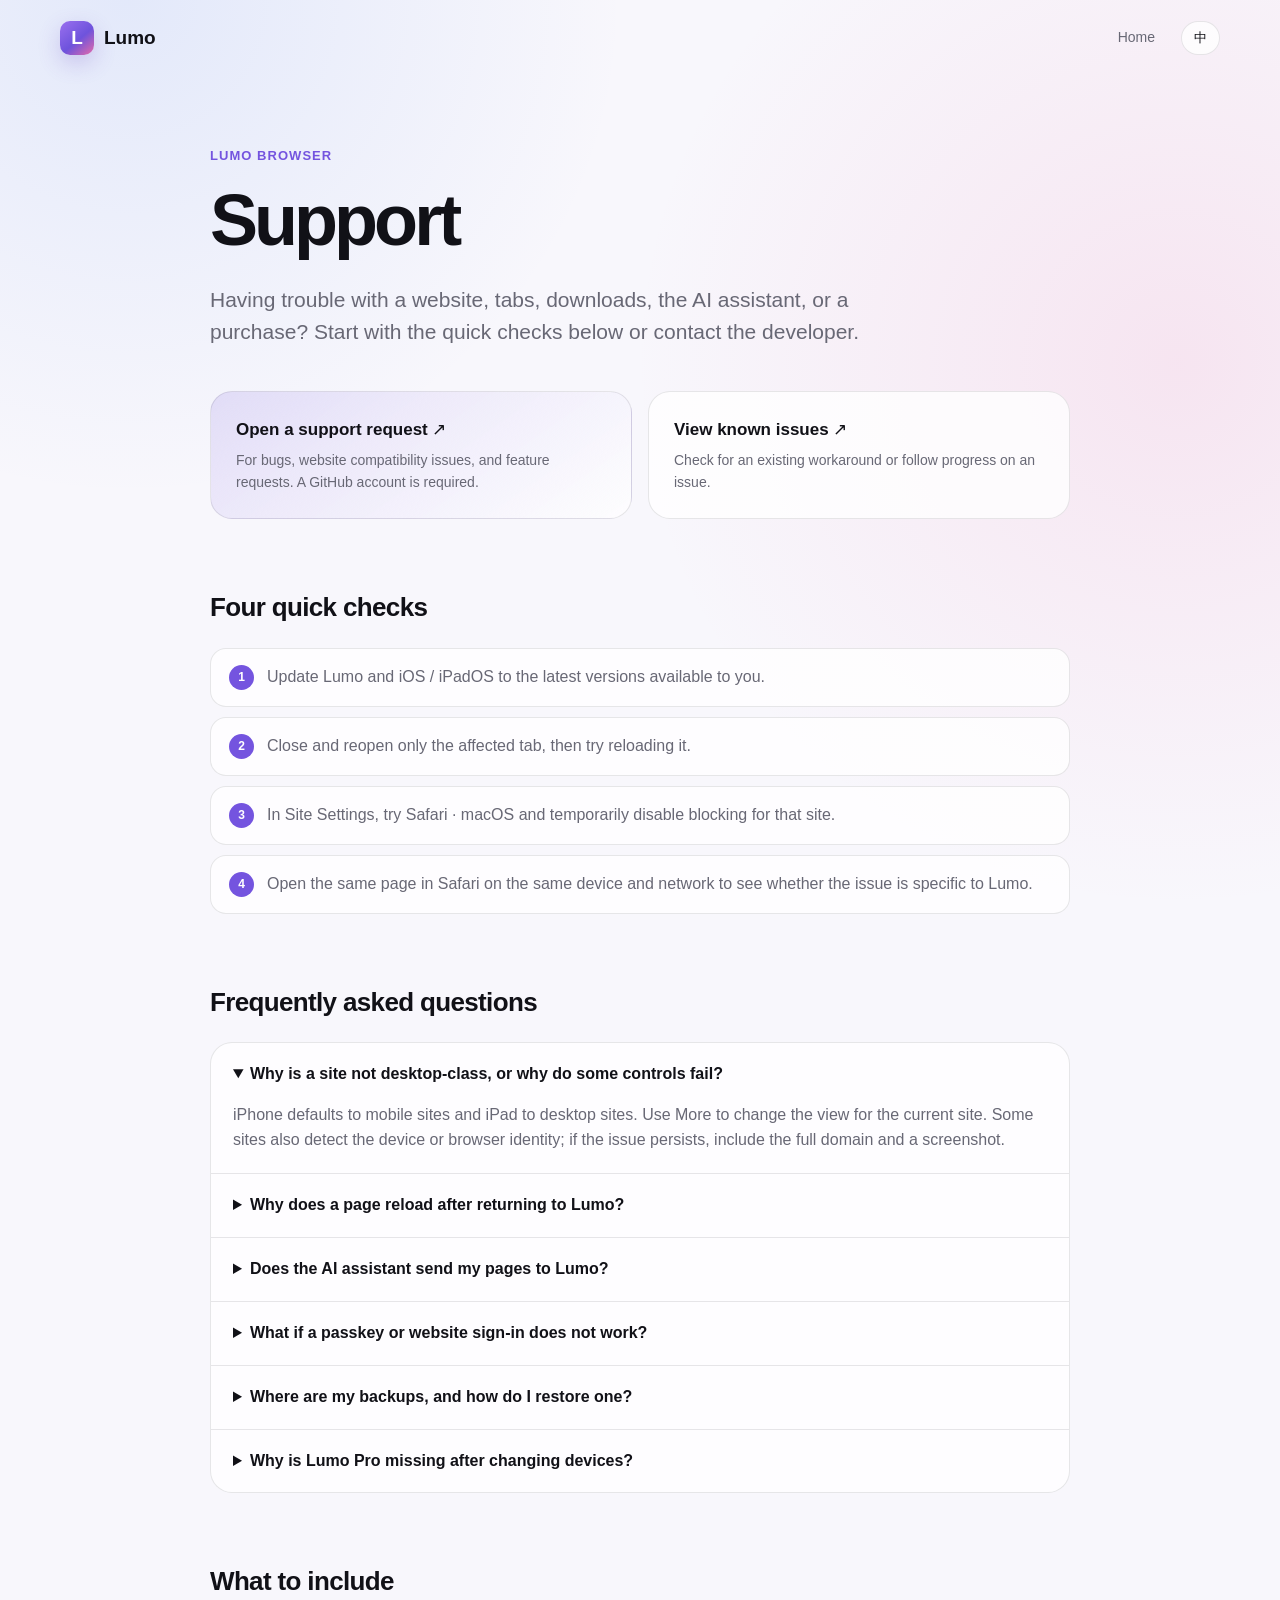
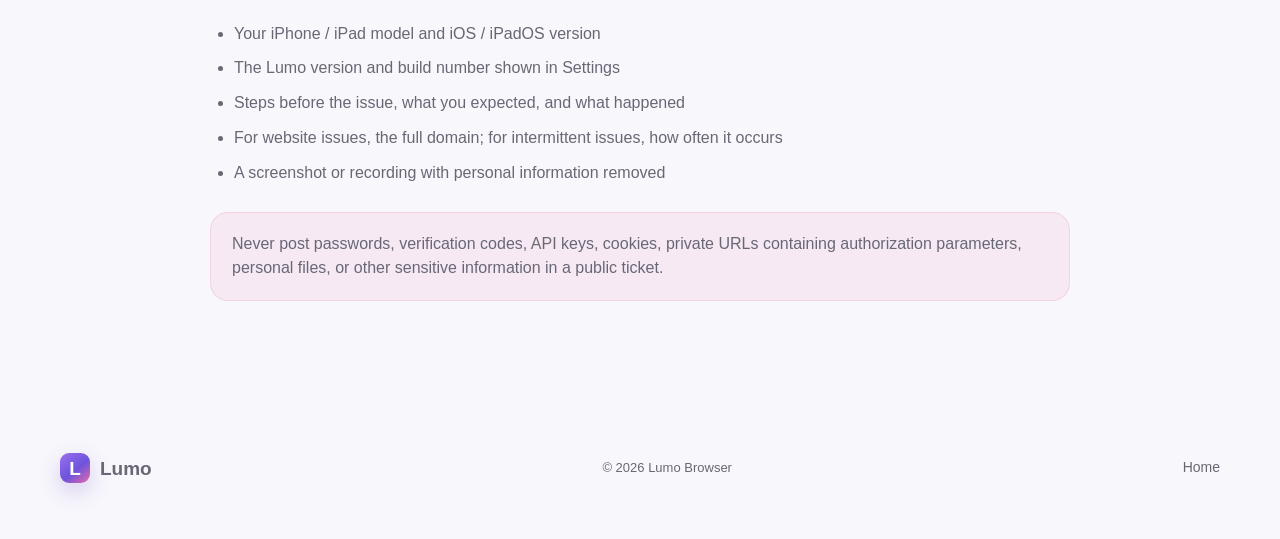
==== commit c427157b: "Update Lumo 6.0 website for iPhone and iPad" ====
--- a/support.html
+++ b/support.html
@@ -4,7 +4,7 @@
   <meta charset="utf-8">
   <meta name="viewport" content="width=device-width,initial-scale=1,viewport-fit=cover">
   <meta name="theme-color" content="#f8f7fc">
-  <meta name="description" content="Technical support for Lumo Browser on iPad.">
+  <meta name="description" content="Technical support for Lumo Browser on iPhone and iPad.">
   <title>Lumo 技术支持</title>
   <link rel="icon" href="favicon.svg">
   <link rel="stylesheet" href="assets/style.css">
@@ -37,10 +37,10 @@
     <section class="support-section">
       <h2 data-zh="先试试这四步" data-en="Four quick checks">先试试这四步</h2>
       <ol class="steps">
-        <li><b>1</b><span data-zh="确认 Lumo 和 iPadOS 已更新到可用的最新版本。" data-en="Update Lumo and iPadOS to the latest versions available to you.">确认 Lumo 和 iPadOS 已更新到可用的最新版本。</span></li>
+        <li><b>1</b><span data-zh="确认 Lumo 和 iOS / iPadOS 已更新到可用的最新版本。" data-en="Update Lumo and iOS / iPadOS to the latest versions available to you.">确认 Lumo 和 iOS / iPadOS 已更新到可用的最新版本。</span></li>
         <li><b>2</b><span data-zh="只关闭并重新打开有问题的标签页，再尝试刷新。" data-en="Close and reopen only the affected tab, then try reloading it.">只关闭并重新打开有问题的标签页，再尝试刷新。</span></li>
         <li><b>3</b><span data-zh="在网站设置中切换到 Safari · macOS 身份，并暂时关闭该网站的广告拦截。" data-en="In Site Settings, try Safari · macOS and temporarily disable blocking for that site.">在网站设置中切换到 Safari · macOS 身份，并暂时关闭该网站的广告拦截。</span></li>
-        <li><b>4</b><span data-zh="在同一台 iPad、同一网络下用 Safari 打开，确认问题是否只发生在 Lumo。" data-en="Open the same page in Safari on the same iPad and network to see whether the issue is specific to Lumo.">在同一台 iPad、同一网络下用 Safari 打开，确认问题是否只发生在 Lumo。</span></li>
+        <li><b>4</b><span data-zh="在同一台设备、同一网络下用 Safari 打开，确认问题是否只发生在 Lumo。" data-en="Open the same page in Safari on the same device and network to see whether the issue is specific to Lumo.">在同一台设备、同一网络下用 Safari 打开，确认问题是否只发生在 Lumo。</span></li>
       </ol>
     </section>
 
@@ -49,11 +49,11 @@
       <div class="faq-list">
         <details open>
           <summary data-zh="网站为什么不是桌面版，或者按钮不能使用？" data-en="Why is a site not desktop-class, or why do some controls fail?">网站为什么不是桌面版，或者按钮不能使用？</summary>
-          <p data-zh="Lumo 默认请求桌面网站，但部分网站还会检测触摸设备，或只为特定浏览器发送代码。先尝试 Safari · macOS；若仍有问题，请附上完整域名和截图。" data-en="Lumo requests desktop sites by default, but some services also detect touch hardware or send browser-specific code. Try Safari · macOS first. If it persists, include the full domain and a screenshot.">Lumo 默认请求桌面网站，但部分网站还会检测触摸设备，或只为特定浏览器发送代码。先尝试 Safari · macOS；若仍有问题，请附上完整域名和截图。</p>
+          <p data-zh="iPhone 默认打开移动版网页，iPad 默认桌面版。可从「更多」为当前网站切换版本；部分网站还会检测设备或浏览器身份。若仍有问题，请附上完整域名和截图。" data-en="iPhone defaults to mobile sites and iPad to desktop sites. Use More to change the view for the current site. Some sites also detect the device or browser identity; if the issue persists, include the full domain and a screenshot.">iPhone 默认打开移动版网页，iPad 默认桌面版。可从「更多」为当前网站切换版本；部分网站还会检测设备或浏览器身份。若仍有问题，请附上完整域名和截图。</p>
         </details>
         <details>
           <summary data-zh="切回 Lumo 后，网页为什么需要重新加载？" data-en="Why does a page reload after returning to Lumo?">切回 Lumo 后，网页为什么需要重新加载？</summary>
-          <p data-zh="Lumo 会尽量保留最近使用的网页。iPadOS 在内存紧张时仍可能回收后台网页；标签、网址和标题会保留，重新选择后页面会恢复加载。重要表单请先保存。" data-en="Lumo keeps recently used pages resident when possible. iPadOS may still reclaim background web content under memory pressure; the tab, URL, and title remain, and the page reloads when selected. Save important form work first.">Lumo 会尽量保留最近使用的网页。iPadOS 在内存紧张时仍可能回收后台网页；标签、网址和标题会保留，重新选择后页面会恢复加载。重要表单请先保存。</p>
+          <p data-zh="Lumo 会尽量保留最近使用的网页。系统在内存紧张时仍可能回收后台网页；标签、网址和标题会保留，重新选择后页面会恢复加载。重要表单请先保存。" data-en="Lumo keeps recently used pages resident when possible. The system may still reclaim background web content under memory pressure; the tab, URL, and title remain, and the page reloads when selected. Save important form work first.">Lumo 会尽量保留最近使用的网页。系统在内存紧张时仍可能回收后台网页；标签、网址和标题会保留，重新选择后页面会恢复加载。重要表单请先保存。</p>
         </details>
         <details>
           <summary data-zh="AI 助手会把我的网页发给 Lumo 吗？" data-en="Does the AI assistant send my pages to Lumo?">AI 助手会把我的网页发给 Lumo 吗？</summary>
@@ -61,15 +61,15 @@
         </details>
         <details>
           <summary data-zh="通行密钥或网站登录无法使用怎么办？" data-en="What if a passkey or website sign-in does not work?">通行密钥或网站登录无法使用怎么办？</summary>
-          <p data-zh="确认 iPad 已开启 iCloud 钥匙串，并允许相应的密码管理器。部分登录服务会限制嵌入式浏览器；可尝试其他桌面身份，或在 Safari 完成该次登录。" data-en="Make sure iCloud Keychain is enabled and your credential provider is allowed. Some identity services restrict embedded browsers; try another desktop identity or complete that sign-in in Safari.">确认 iPad 已开启 iCloud 钥匙串，并允许相应的密码管理器。部分登录服务会限制嵌入式浏览器；可尝试其他桌面身份，或在 Safari 完成该次登录。</p>
+          <p data-zh="确认设备已开启 iCloud 钥匙串，并允许相应的密码管理器。部分登录服务会限制嵌入式浏览器；可尝试切换网站版本或身份，或在 Safari 完成该次登录。" data-en="Make sure iCloud Keychain is enabled and your credential provider is allowed. Some identity services restrict embedded browsers; try changing the site view or identity, or complete that sign-in in Safari.">确认设备已开启 iCloud 钥匙串，并允许相应的密码管理器。部分登录服务会限制嵌入式浏览器；可尝试切换网站版本或身份，或在 Safari 完成该次登录。</p>
         </details>
         <details>
           <summary data-zh="备份在哪里？重装后如何恢复？" data-en="Where are my backups, and how do I restore one?">备份在哪里？重装后如何恢复？</summary>
-          <p data-zh="打开「设置 → 备份与同步」查看 iCloud 状态、启用每日自动备份或手动导出。自动备份保存在「文件 → iCloud 云盘 → Lumo → Backups」，最多保留最近 3 份。重装或换 iPad 后，Lumo 会提示恢复最新备份；也可从备份页面导入文件。按类别恢复的内容会替换设备上对应数据，并在彻底关闭、重新打开 Lumo 后完成。自动备份不含密码与扩展安装包。" data-en="Open Settings → Backup & Sync to check iCloud, enable daily automatic backups, or export manually. Automatic copies are in Files → iCloud Drive → Lumo → Backups, with the latest three kept. After reinstalling or changing iPads, Lumo offers the newest backup; you can also import a file from Backup & Sync. Restored categories replace the matching data on this iPad and finish applying after you fully close and reopen Lumo. Automatic backups exclude passwords and extension packages.">打开「设置 → 备份与同步」查看 iCloud 状态、启用每日自动备份或手动导出。自动备份保存在「文件 → iCloud 云盘 → Lumo → Backups」，最多保留最近 3 份。重装或换 iPad 后，Lumo 会提示恢复最新备份；也可从备份页面导入文件。按类别恢复的内容会替换设备上对应数据，并在彻底关闭、重新打开 Lumo 后完成。自动备份不含密码与扩展安装包。</p>
+          <p data-zh="打开「设置 → 备份与同步」查看 iCloud 状态、启用每日自动备份或手动导出。自动备份保存在「文件 → iCloud 云盘 → Lumo → Backups」，最多保留最近 3 份。重装或换设备后，Lumo 会提示恢复最新备份；也可从备份页面导入文件。按类别恢复的内容会替换设备上对应数据，并在彻底关闭、重新打开 Lumo 后完成。自动备份不含密码与扩展安装包。" data-en="Open Settings → Backup & Sync to check iCloud, enable daily automatic backups, or export manually. Automatic copies are in Files → iCloud Drive → Lumo → Backups, with the latest three kept. After reinstalling or changing devices, Lumo offers the newest backup; you can also import a file from Backup & Sync. Restored categories replace the matching data on this device and finish applying after you fully close and reopen Lumo. Automatic backups exclude passwords and extension packages.">打开「设置 → 备份与同步」查看 iCloud 状态、启用每日自动备份或手动导出。自动备份保存在「文件 → iCloud 云盘 → Lumo → Backups」，最多保留最近 3 份。重装或换设备后，Lumo 会提示恢复最新备份；也可从备份页面导入文件。按类别恢复的内容会替换设备上对应数据，并在彻底关闭、重新打开 Lumo 后完成。自动备份不含密码与扩展安装包。</p>
         </details>
         <details>
           <summary data-zh="更换设备后，Lumo Pro 为什么没有恢复？" data-en="Why is Lumo Pro missing after changing devices?">更换设备后，Lumo Pro 为什么没有恢复？</summary>
-          <p data-zh="Lumo Pro 提供月度、年度自动续期订阅和永久购买。请确认登录的是购买时使用的 Apple 账号，然后在 Lumo Pro 页面选择“恢复购买”。订阅状态与续费可在 iPad 的“设置 → Apple 账号 → 订阅”中管理；付款与退款由 Apple 处理。" data-en="Lumo Pro offers monthly and yearly auto-renewing subscriptions as well as a lifetime purchase. Sign in with the Apple Account used to purchase it, then choose Restore Purchases on the Lumo Pro screen. Manage renewals in iPad Settings → Apple Account → Subscriptions. Apple handles billing and refunds.">Lumo Pro 提供月度、年度自动续期订阅和永久购买。请确认登录的是购买时使用的 Apple 账号，然后在 Lumo Pro 页面选择“恢复购买”。订阅状态与续费可在 iPad 的“设置 → Apple 账号 → 订阅”中管理；付款与退款由 Apple 处理。</p>
+          <p data-zh="Lumo Pro 提供月度、年度自动续期订阅和永久购买。请确认登录的是购买时使用的 Apple 账号，然后在 Lumo Pro 页面选择“恢复购买”。订阅状态与续费可在系统“设置 → Apple 账号 → 订阅”中管理；付款与退款由 Apple 处理。" data-en="Lumo Pro offers monthly and yearly auto-renewing subscriptions as well as a lifetime purchase. Sign in with the Apple Account used to purchase it, then choose Restore Purchases on the Lumo Pro screen. Manage renewals in device Settings → Apple Account → Subscriptions. Apple handles billing and refunds.">Lumo Pro 提供月度、年度自动续期订阅和永久购买。请确认登录的是购买时使用的 Apple 账号，然后在 Lumo Pro 页面选择“恢复购买”。订阅状态与续费可在系统“设置 → Apple 账号 → 订阅”中管理；付款与退款由 Apple 处理。</p>
         </details>
       </div>
     </section>
@@ -77,7 +77,7 @@
     <section class="support-section">
       <h2 data-zh="反馈时请附上" data-en="What to include">反馈时请附上</h2>
       <ul class="check-list">
-        <li data-zh="iPad 型号与 iPadOS 版本" data-en="Your iPad model and iPadOS version">iPad 型号与 iPadOS 版本</li>
+        <li data-zh="iPhone / iPad 型号与 iOS / iPadOS 版本" data-en="Your iPhone / iPad model and iOS / iPadOS version">iPhone / iPad 型号与 iOS / iPadOS 版本</li>
         <li data-zh="设置页面显示的 Lumo 版本和 Build 号" data-en="The Lumo version and build number shown in Settings">设置页面显示的 Lumo 版本和 Build 号</li>
         <li data-zh="问题发生前的操作步骤，以及预期结果和实际结果" data-en="Steps before the issue, what you expected, and what happened">问题发生前的操作步骤，以及预期结果和实际结果</li>
         <li data-zh="网站问题请提供完整域名；偶现问题请说明出现频率" data-en="For website issues, the full domain; for intermittent issues, how often it occurs">网站问题请提供完整域名；偶现问题请说明出现频率</li>
--- a/assets/style.css
+++ b/assets/style.css
@@ -62,6 +62,12 @@
 @media(prefers-reduced-transparency:reduce){.demo-command{backdrop-filter:none;background:#fff}}
 
 .how-to{padding:55px 0 110px;scroll-margin-top:30px}
+.device-guide{display:grid;grid-template-columns:repeat(2,minmax(0,1fr));gap:16px;padding-bottom:35px}
+.device-guide article{padding:30px;border:1px solid var(--line);border-radius:28px;background:linear-gradient(135deg,rgba(116,84,223,.13),var(--surface) 70%)}
+.device-guide article:nth-child(2){background:linear-gradient(135deg,rgba(58,197,199,.13),var(--surface) 70%)}
+.device-icon{display:grid;place-items:center;width:44px;height:44px;border-radius:13px;color:var(--brand);background:rgba(116,84,223,.12);font-size:23px}
+.device-guide h2{margin:22px 0 10px;font-size:clamp(22px,2.5vw,30px);line-height:1.15;letter-spacing:-.035em}
+.device-guide p{margin:0;color:var(--dim);font-size:15px}
 .guide-grid{display:grid;grid-template-columns:repeat(2,minmax(0,1fr));gap:16px}
 .guide-card{display:flex;flex-direction:column;padding:30px;border:1px solid var(--line);border-radius:28px;background:var(--surface)}
 .guide-card.guide-wide{grid-column:1/-1;background:linear-gradient(120deg,rgba(116,84,223,.17),rgba(236,114,179,.1),var(--surface))}
@@ -73,6 +79,7 @@
 .guide-steps{display:flex;flex-wrap:wrap;gap:8px;margin-top:auto;padding-top:21px}
 .guide-steps span{padding:7px 10px;border-radius:9px;background:rgba(116,84,223,.1);color:var(--brand);font-size:12px;font-weight:700}
 @media(max-width:700px){.guide-grid{grid-template-columns:1fr}.guide-card.guide-wide{grid-column:auto}.how-to{padding-bottom:85px}.guide-card{padding:25px}}
+@media(max-width:700px){.device-guide{grid-template-columns:1fr}.device-guide article{padding:25px}}
 .shortcut-panel{display:grid;grid-template-columns:.85fr 1fr;gap:36px;align-items:center;margin-top:18px;padding:34px;border:1px solid var(--line);border-radius:28px;background:linear-gradient(130deg,rgba(104,133,222,.12),var(--surface))}
 .shortcut-panel h3{margin:8px 0;font-size:clamp(24px,3vw,33px);line-height:1.13;letter-spacing:-.035em}
 .shortcut-panel p:last-child{margin:0;color:var(--dim);font-size:14px}
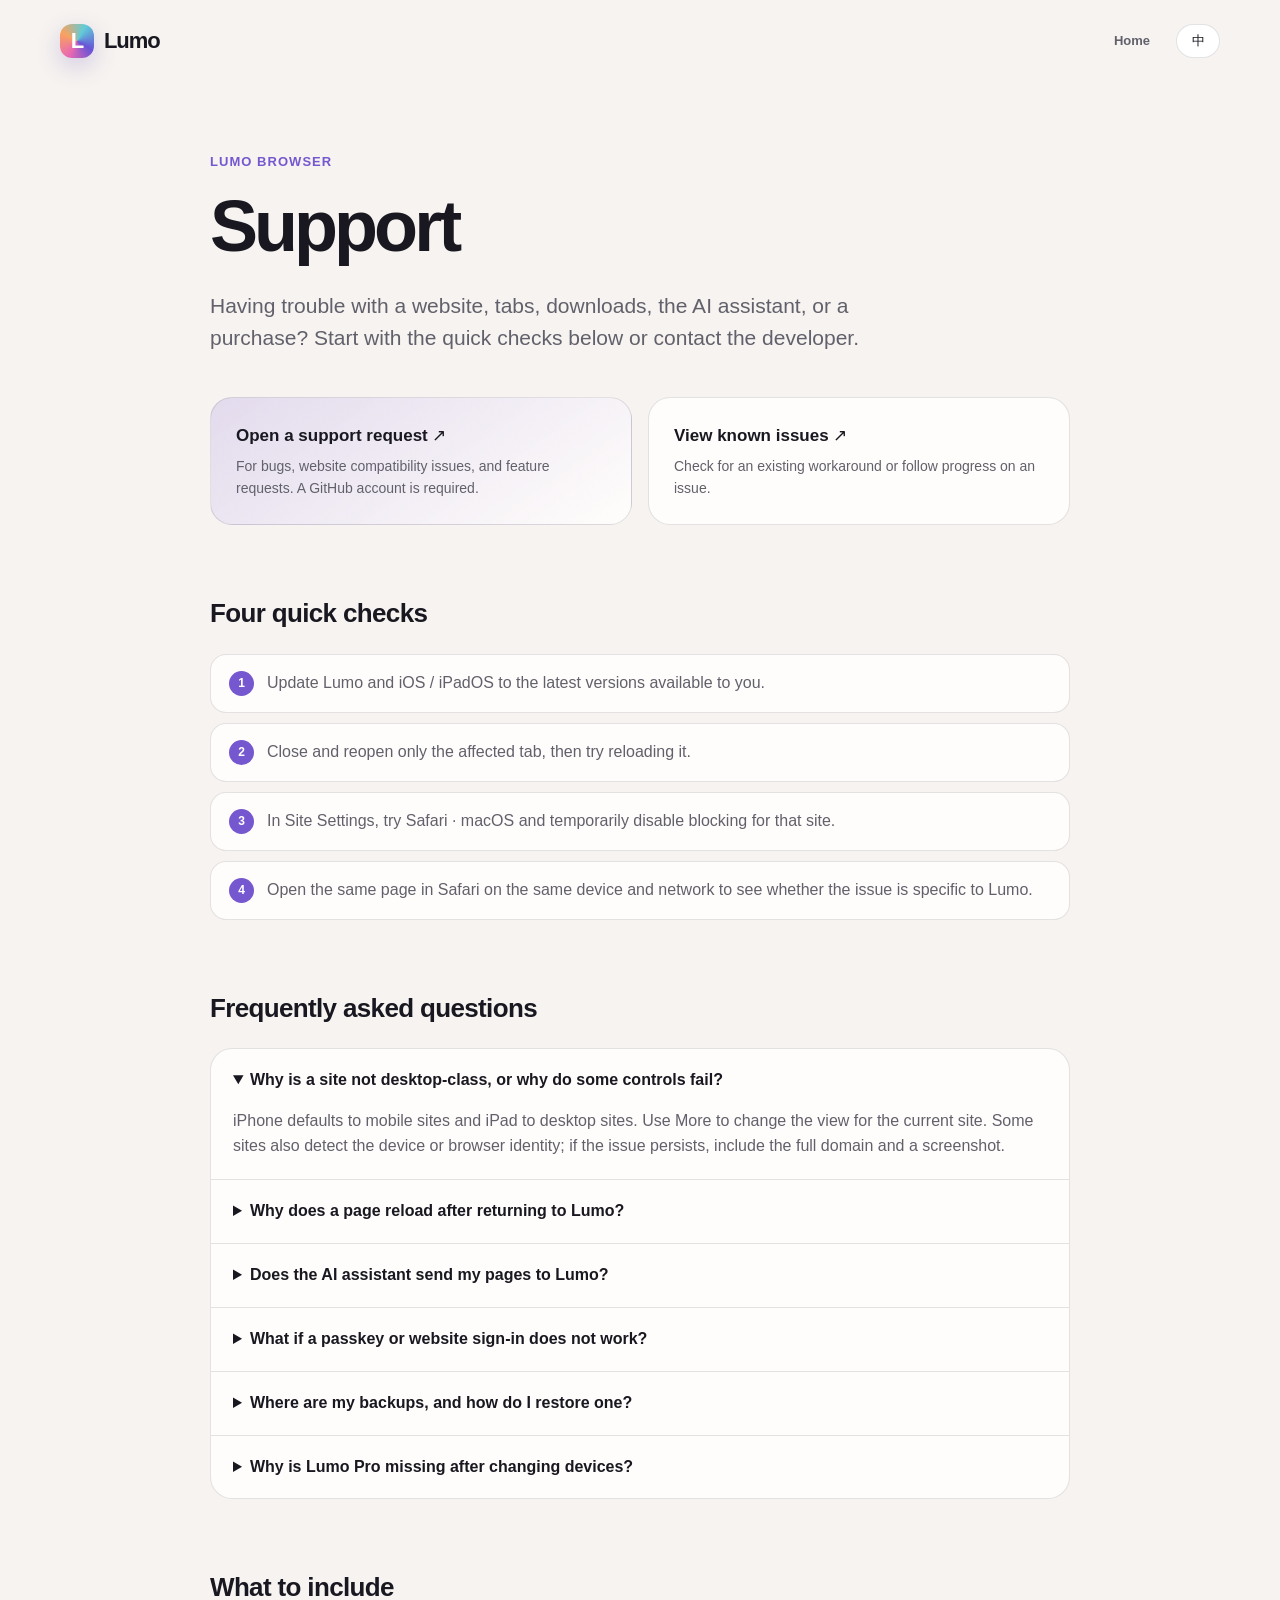
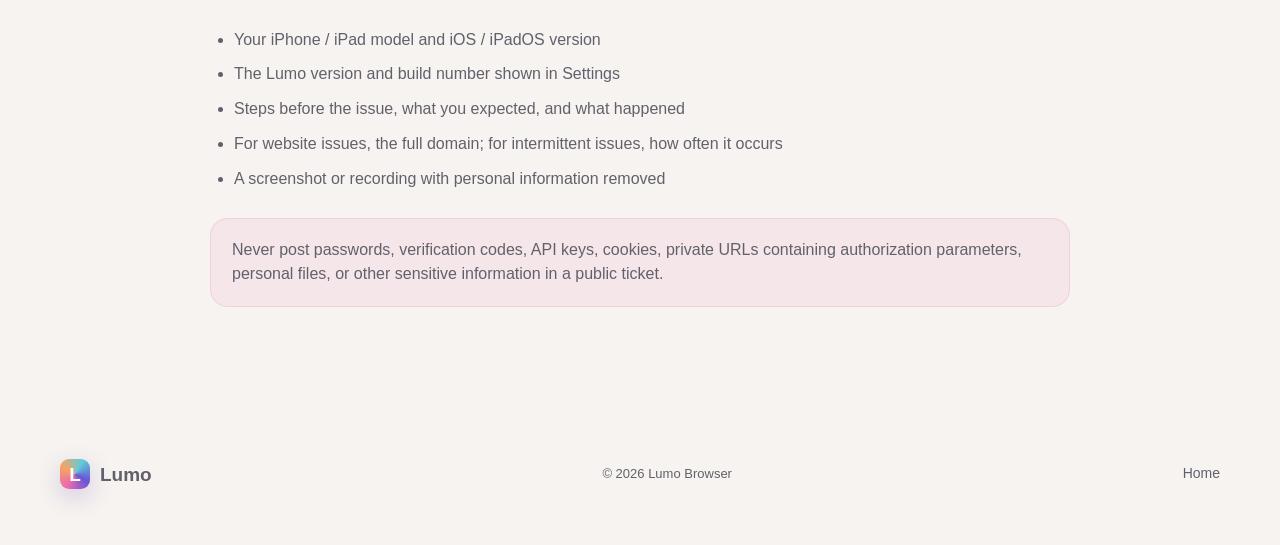
==== commit 4a620be1: "Redesign Lumo website around real device screenshots" ====
--- a/support.html
+++ b/support.html
@@ -8,6 +8,7 @@
   <title>Lumo 技术支持</title>
   <link rel="icon" href="favicon.svg">
   <link rel="stylesheet" href="assets/style.css">
+  <link rel="stylesheet" href="assets/redesign.css">
 </head>
 <body>
   <header class="nav shell">
--- a/assets/redesign.css
+++ b/assets/redesign.css
@@ -0,0 +1,308 @@
+/* Lumo 6.0 — an editorial frame for the real product. */
+:root {
+  color-scheme: light;
+  --bg: #f6f3f0;
+  --surface: #fffdfb;
+  --ink: #191820;
+  --dim: #62616b;
+  --line: rgba(25, 24, 32, .12);
+  --brand: #7557cf;
+  --ease-out: cubic-bezier(.23, 1, .32, 1);
+}
+
+body {
+  background: var(--bg);
+}
+
+::selection { background: #d9c9fb; color: #191820; }
+:focus-visible { outline: 3px solid #a88bff; outline-offset: 3px; }
+
+.nav, header.shell {
+  height: 82px;
+}
+.nav .brand, header.shell .brand {
+  font-size: 22px;
+  letter-spacing: -.05em;
+}
+.mark {
+  border-radius: 12px;
+  background: conic-gradient(from 30deg, #61ccd8, #6754d7, #ea69b0, #f8a35f, #61ccd8);
+  box-shadow: 0 8px 23px rgba(96, 71, 183, .23);
+}
+.nav nav a, header.shell nav a {
+  font-size: 13px;
+  font-weight: 680;
+}
+.language {
+  min-width: 44px;
+  background: #fff;
+}
+
+.hero.shell {
+  position: relative;
+  width: min(1376px, calc(100% - 32px));
+  min-height: 740px;
+  grid-template-columns: minmax(0, .8fr) minmax(0, 1.2fr);
+  gap: clamp(24px, 3vw, 56px);
+  overflow: hidden;
+  padding: clamp(42px, 6vw, 82px);
+  border: 1px solid rgba(255, 255, 255, .1);
+  border-radius: 38px;
+  background:
+    radial-gradient(circle at 100% 0%, rgba(122, 91, 208, .27), transparent 37%),
+    radial-gradient(circle at 64% 96%, rgba(28, 164, 182, .2), transparent 35%),
+    #17171d;
+  color: #f8f7fb;
+}
+.hero.shell::after {
+  content: "L";
+  position: absolute;
+  left: -25px;
+  bottom: -255px;
+  color: rgba(255, 255, 255, .025);
+  font-size: 600px;
+  font-weight: 800;
+  line-height: 1;
+  pointer-events: none;
+}
+.hero-copy { position: relative; z-index: 2; }
+.version-badge {
+  border-color: rgba(171, 150, 243, .29);
+  background: rgba(144, 119, 231, .14);
+  color: #cbbdff;
+  font-size: 12px;
+}
+.hero h1 {
+  margin-block: 25px 28px;
+  max-width: 540px;
+  font-size: clamp(52px, 5.4vw, 76px);
+  line-height: 1.07;
+  letter-spacing: -.075em;
+}
+.hero h1 em {
+  background: linear-gradient(98deg, #8ddcdf 0%, #bca5ff 47%, #f6a8a0 95%);
+  -webkit-background-clip: text;
+  background-clip: text;
+}
+.hero .lead {
+  max-width: 480px;
+  color: #c8c6d1;
+  font-size: 17px;
+  line-height: 1.75;
+}
+.hero .availability { color: #a9a6b4; }
+.button {
+  transition: transform 150ms var(--ease-out), background-color 150ms ease;
+}
+.button:active, .language:active { transform: scale(.97); }
+.hero .button.primary, .button.primary {
+  color: #191820;
+  background: #f5f3fc;
+}
+.hero .button.secondary {
+  border-color: rgba(255, 255, 255, .19);
+  color: #f8f7fb;
+  background: rgba(255, 255, 255, .07);
+}
+
+.real-stage {
+  position: relative;
+  z-index: 1;
+  min-width: 0;
+  min-height: 560px;
+  isolation: isolate;
+}
+.stage-glow {
+  position: absolute;
+  inset: 11% 4% 12% 6%;
+  z-index: -1;
+  border-radius: 50%;
+  background: radial-gradient(circle, rgba(122, 89, 235, .5), rgba(57, 117, 164, .2) 47%, transparent 73%);
+  filter: blur(42px);
+}
+.real-ipad, .real-iphone { position: absolute; margin: 0; }
+.real-ipad {
+  top: 18%;
+  left: 0;
+  width: 93%;
+  padding: 7px;
+  border: 1px solid rgba(255, 255, 255, .25);
+  border-radius: 25px;
+  background: #35343c;
+  box-shadow: 0 40px 80px rgba(0, 0, 0, .43);
+  transform: rotate(-3deg);
+}
+.real-ipad img {
+  display: block;
+  width: 100%;
+  height: auto;
+  border-radius: 18px;
+}
+.real-ipad figcaption {
+  position: absolute;
+  top: -39px;
+  left: 10px;
+  right: 0;
+  display: flex;
+  justify-content: space-between;
+  color: #ddd8eb;
+  font-size: 11px;
+  font-weight: 750;
+  letter-spacing: .1em;
+  text-transform: uppercase;
+}
+.real-iphone {
+  top: 4%;
+  right: -1%;
+  width: clamp(128px, 28%, 190px);
+  padding: 5px;
+  border: 1px solid rgba(255, 255, 255, .57);
+  border-radius: 30px;
+  background: #f5f3fa;
+  box-shadow: 0 28px 55px rgba(0, 0, 0, .5);
+  transform: rotate(6deg);
+}
+.real-iphone img {
+  display: block;
+  width: 100%;
+  height: auto;
+  border-radius: 24px;
+}
+.real-iphone figcaption {
+  position: absolute;
+  right: 2px;
+  bottom: -30px;
+  width: max-content;
+  color: #ddd8eb;
+  font-size: 11px;
+  font-weight: 750;
+  letter-spacing: .06em;
+}
+
+.device-guide { gap: 20px; padding-top: 28px; padding-bottom: 70px; }
+.device-guide article {
+  min-height: 370px;
+  background: #e9e3f1;
+  border: 0;
+  border-radius: 29px;
+  overflow: hidden;
+}
+.device-guide article:nth-child(2) {
+  background: #e2edea;
+}
+.device-guide h2 { max-width: 410px; font-size: clamp(28px, 3vw, 39px); }
+.device-guide p { max-width: 460px; line-height: 1.7; }
+.phone-story { display: grid; grid-template-columns: minmax(0, 1fr) 36%; gap: 18px; }
+.phone-story > img {
+  width: 100%;
+  height: auto;
+  max-height: 360px;
+  align-self: end;
+  object-fit: cover;
+  object-position: top;
+  border: 5px solid rgba(255, 255, 255, .85);
+  border-bottom: 0;
+  border-radius: 28px 28px 0 0;
+  box-shadow: 0 15px 35px rgba(36, 26, 60, .15);
+  transform: translateY(30px) rotate(3deg);
+}
+
+.section-heading .eyebrow::before {
+  content: "✳";
+  margin-right: 9px;
+  font-size: 16px;
+}
+.section-heading h2 { max-width: 850px; }
+.whats-new { padding-top: 75px; }
+.highlight-grid, .features { gap: 18px; }
+.highlight, .feature, .guide-card, .backup-card {
+  border-color: rgba(25, 24, 32, .09);
+  border-radius: 27px;
+  background-color: #fffdfb;
+}
+.highlight { min-height: 290px; }
+.highlight-symbol, .guide-icon, .device-icon {
+  border-radius: 13px;
+}
+.highlight h3 { font-size: clamp(23px, 2.4vw, 31px); }
+.statement {
+  padding-block: 110px;
+  border-top: 1px solid var(--line);
+}
+.statement p { max-width: 950px; margin-inline: auto; font-weight: 690; }
+.features { counter-reset: feature; }
+.feature { position: relative; min-height: 285px; counter-increment: feature; }
+.feature::after {
+  content: "0" counter(feature);
+  position: absolute;
+  top: 30px;
+  right: 34px;
+  color: rgba(25, 24, 32, .28);
+  font-size: 12px;
+  font-weight: 800;
+  letter-spacing: .1em;
+}
+.feature h2 { margin-top: 53px; }
+.feature:first-child {
+  grid-column: 1 / -1;
+  min-height: 280px;
+  color: #f8f7fb;
+  background: radial-gradient(circle at 91% 32%, rgba(143, 117, 246, .32), transparent 34%), #252331;
+}
+.feature:first-child p { color: #c7c4d3; }
+.feature:first-child::after { color: rgba(255, 255, 255, .55); }
+.privacy { border-radius: 34px; }
+.pro-note { border-radius: 29px; }
+.pro-note .button.primary { color: #fff; background: #23202b; }
+.legal { background: transparent; }
+
+@media (hover: hover) and (pointer: fine) {
+  .button:hover { transform: translateY(-2px); }
+  .feature, .highlight { transition: transform 200ms var(--ease-out), box-shadow 200ms var(--ease-out); }
+  .feature:hover, .highlight:hover { transform: translateY(-4px); box-shadow: 0 16px 42px rgba(43, 36, 67, .09); }
+}
+
+@media (max-width: 1100px) {
+  .hero.shell { grid-template-columns: 1fr; gap: 20px; padding: 50px; }
+  .hero-copy { text-align: center; }
+  .hero h1, .hero .lead { margin-inline: auto; }
+  .hero .actions { justify-content: center; }
+  .real-stage { width: min(740px, 100%); margin-inline: auto; min-height: 520px; }
+}
+@media (max-width: 700px) {
+  .nav, header.shell { height: 67px; }
+  .nav nav, header.shell nav { gap: 10px; }
+  .nav nav > a[href="#features"],
+  .nav nav > a[href="#how-to"],
+  .nav nav > a[href^="index.html"] { display: inline-flex; font-size: 12px; }
+  .hero.shell { width: calc(100% - 20px); padding: 38px 25px 25px; border-radius: 28px; }
+  .hero h1 { font-size: clamp(44px, 11vw, 62px); }
+  .hero .lead { font-size: 15px; }
+  .hero .availability { font-size: 11px; }
+  .real-stage { min-height: clamp(300px, 80vw, 460px); }
+  .real-ipad { top: 20%; width: 97%; border-radius: 16px; padding: 4px; }
+  .real-ipad img { border-radius: 11px; }
+  .real-iphone { top: 3%; width: 28%; min-width: 100px; right: -1%; border-radius: 21px; padding: 3px; }
+  .real-iphone img { border-radius: 16px; }
+  .real-ipad figcaption, .real-iphone figcaption { font-size: 9px; }
+  .device-guide { padding-top: 20px; padding-bottom: 50px; }
+  .device-guide article { min-height: 0; }
+  .phone-story { grid-template-columns: minmax(0, 1fr) 33%; }
+  .phone-story > img { max-height: 310px; }
+  .feature:first-child { grid-column: auto; }
+  .statement { padding-block: 80px; }
+}
+@media (max-width: 430px) {
+  .hero.shell { padding-inline: 21px; }
+  .hero h1 { font-size: 46px; }
+  .hero .button { width: 100%; }
+  .real-stage { min-height: 300px; }
+  .phone-story { display: block; }
+  .phone-story > img { display: block; width: min(220px, 65%); max-height: 300px; margin: 22px auto 0; }
+  .device-guide h2 { font-size: 24px; }
+  .device-guide p { font-size: 13px; }
+}
+@media (prefers-reduced-motion: reduce) {
+  .button, .feature, .highlight { transition: none; }
+  .button:hover, .feature:hover, .highlight:hover { transform: none; }
+}
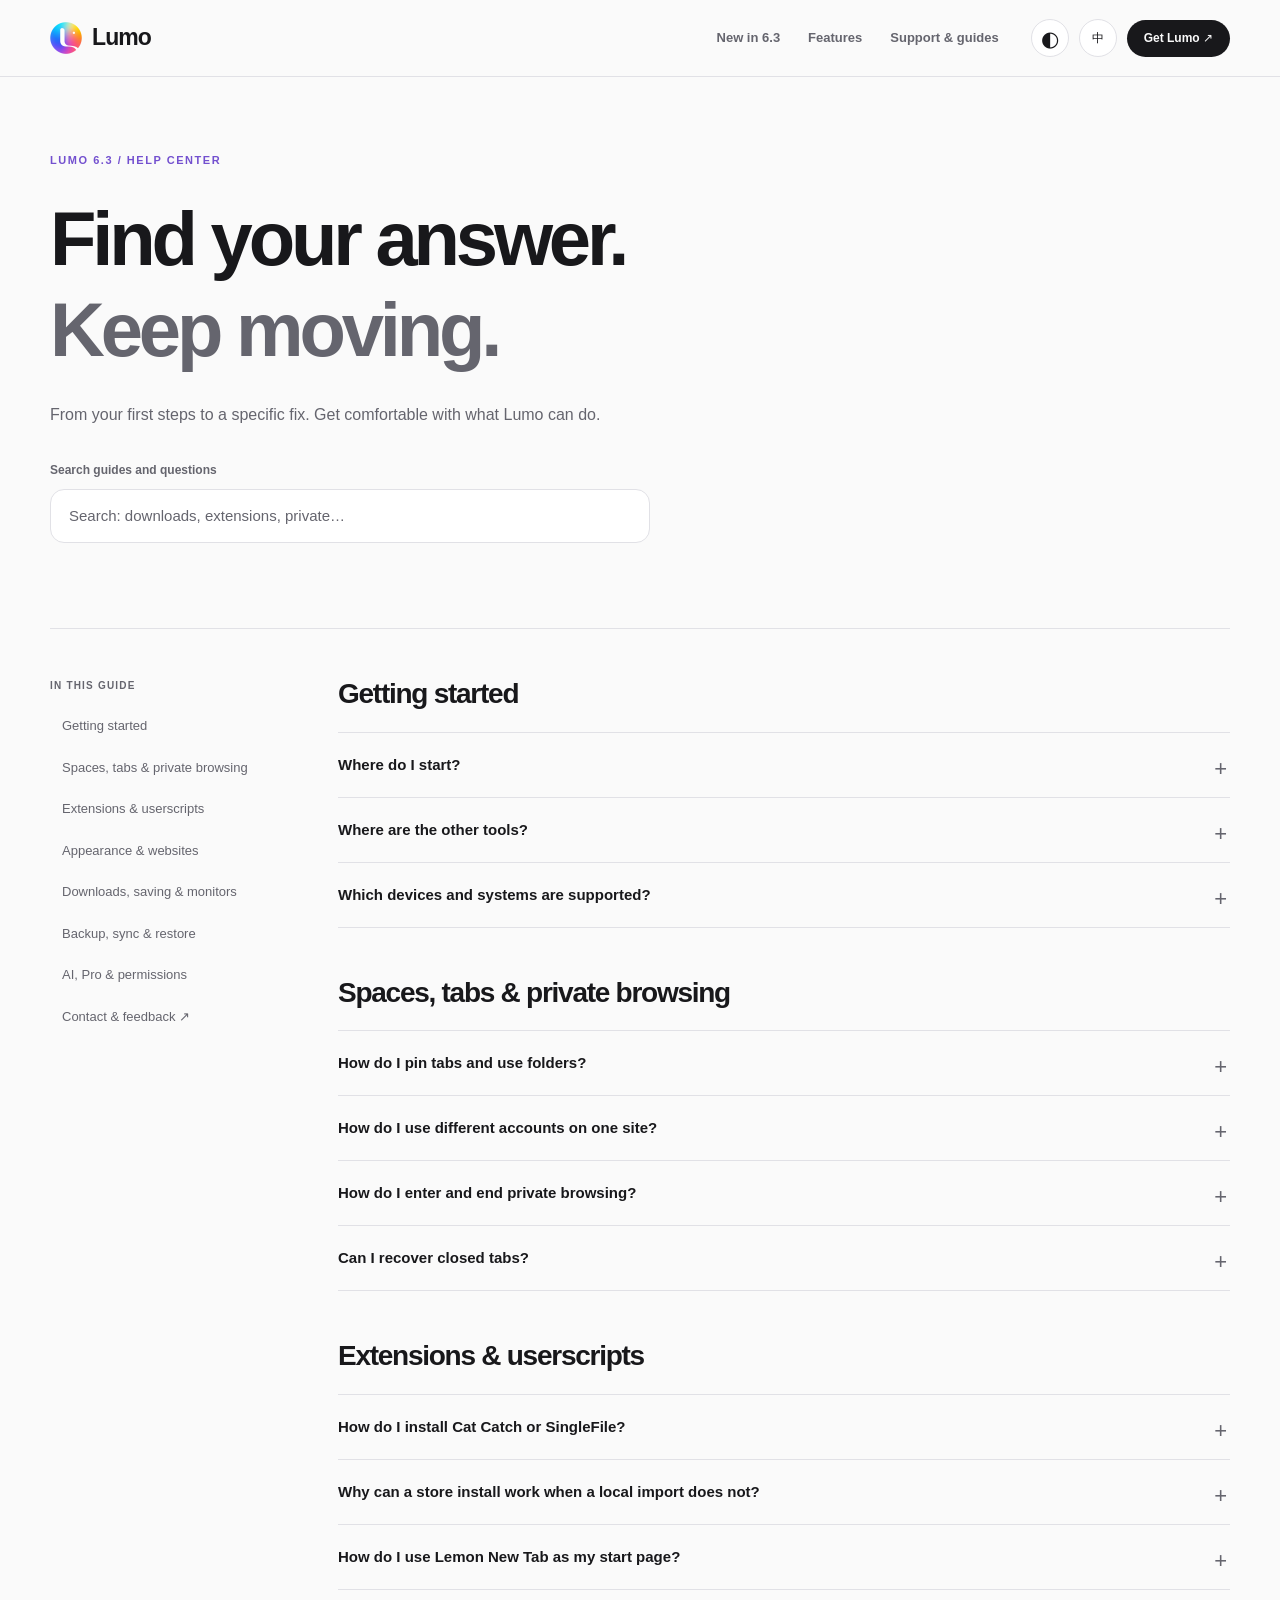
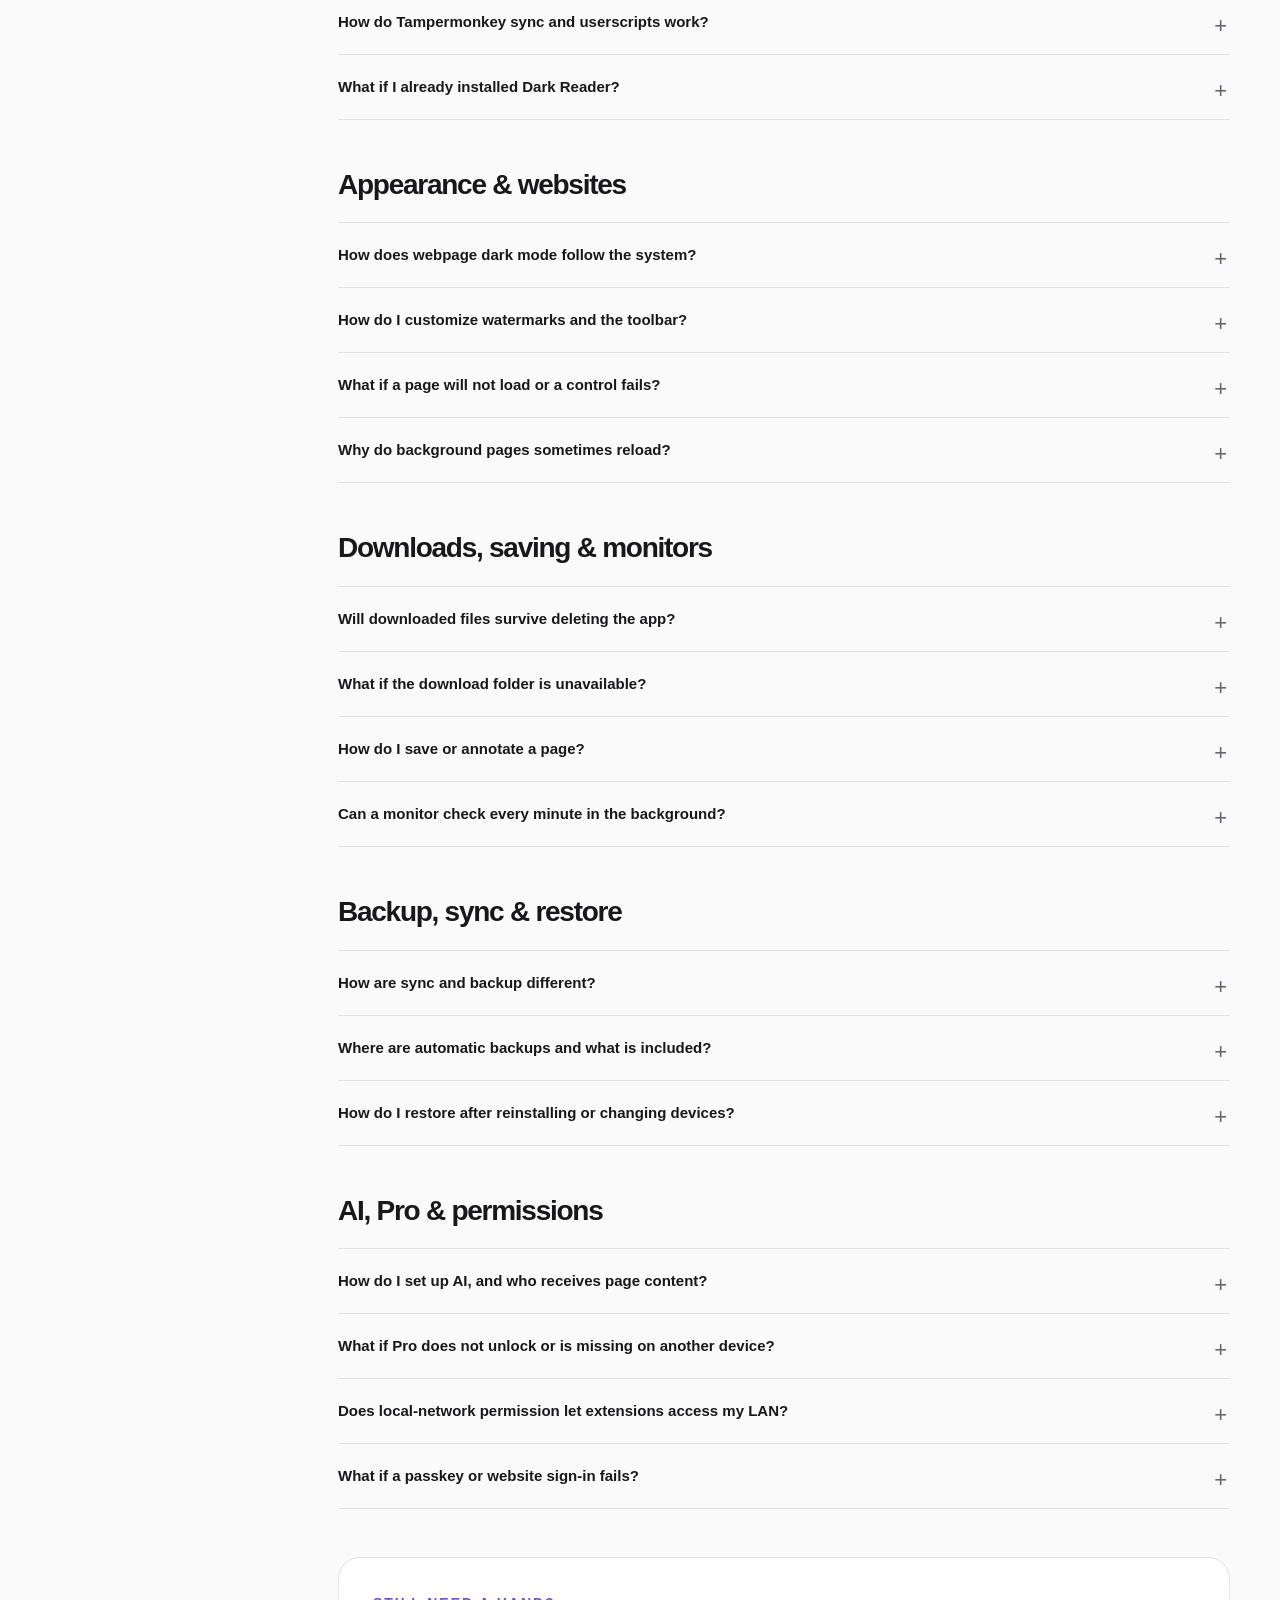
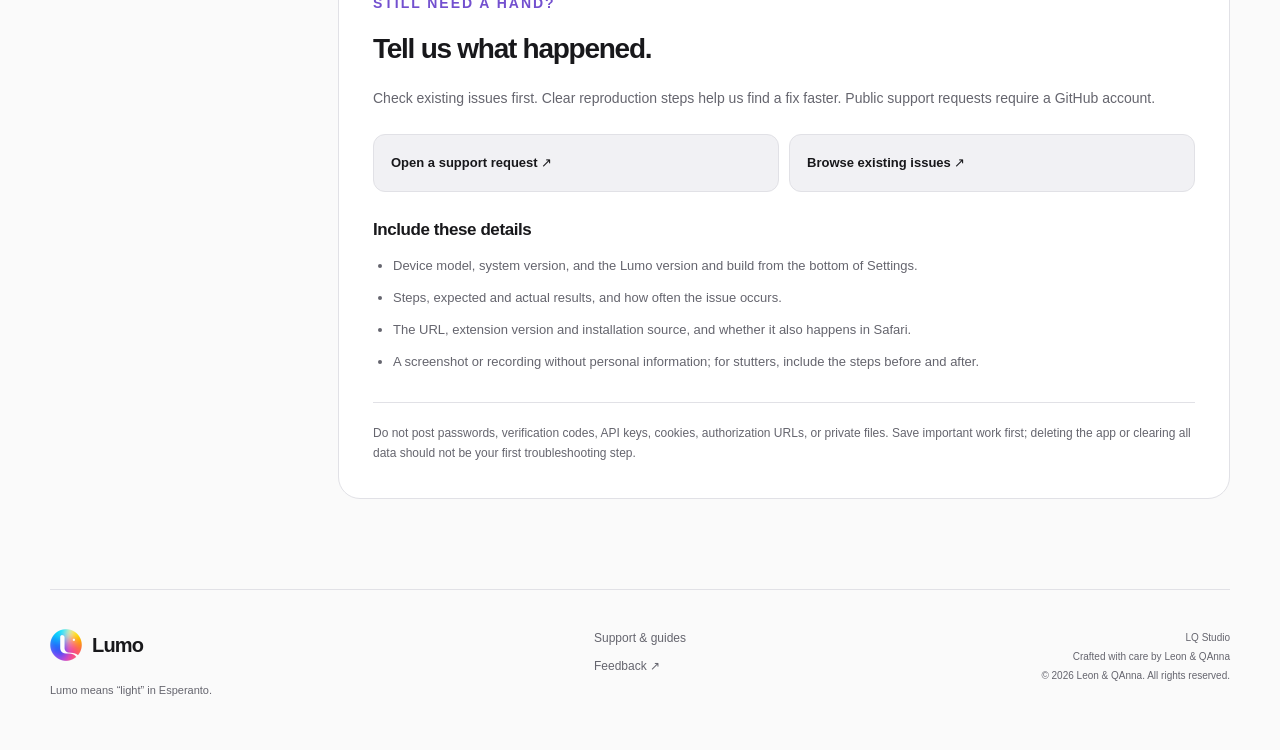
==== commit 15da63ba: "Redesign website for Lumo 6.3 with native dark mode and expanded guides" ====
--- a/support.html
+++ b/support.html
@@ -1,94 +1,246 @@
 <!doctype html>
 <html lang="zh-Hans">
 <head>
-  <meta charset="utf-8">
-  <meta name="viewport" content="width=device-width,initial-scale=1,viewport-fit=cover">
-  <meta name="theme-color" content="#f8f7fc">
-  <meta name="description" content="Technical support for Lumo Browser on iPhone and iPad.">
-  <title>Lumo 技术支持</title>
-  <link rel="icon" href="favicon.svg">
-  <link rel="stylesheet" href="assets/style.css">
-  <link rel="stylesheet" href="assets/redesign.css">
+<meta charset="utf-8">
+<meta name="viewport" content="width=device-width,initial-scale=1,viewport-fit=cover">
+<meta name="color-scheme" content="light dark">
+<meta name="theme-color" content="#fafafa">
+<meta name="description" content="Lumo 6.3：iPhone 与 iPad 侧边栏浏览器，支持独立登录空间、扩展、用户脚本与网页深色适配。">
+<title>Lumo 6.3 · 支持与使用指南</title>
+<link rel="icon" href="favicon.svg">
+<script>try{const t=localStorage.getItem('lumo-site-theme');if(t==='light'||t==='dark')document.documentElement.dataset.theme=t}catch{}</script>
+<link rel="stylesheet" href="assets/website.css?v=6.3">
+<script defer src="assets/site.js?v=6.3">
+</script>
 </head>
-<body>
-  <header class="nav shell">
-    <a class="brand" href="index.html"><span class="mark">L</span><span>Lumo</span></a>
-    <nav aria-label="Primary">
-      <a href="index.html" data-zh="首页" data-en="Home">首页</a>
-      <button class="language" type="button" aria-label="Switch language">EN</button>
-    </nav>
-  </header>
-
-  <main class="legal shell">
-    <p class="eyebrow" data-zh="Lumo 浏览器" data-en="Lumo Browser">Lumo 浏览器</p>
-    <h1 data-zh="技术支持" data-en="Support">技术支持</h1>
-    <p class="lead" data-zh="网站兼容、标签页、下载、AI 助手或购买遇到问题？这里有最快的排查方法，也可以直接联系开发者。" data-en="Having trouble with a website, tabs, downloads, the AI assistant, or a purchase? Start with the quick checks below or contact the developer.">网站兼容、标签页、下载、AI 助手或购买遇到问题？这里有最快的排查方法，也可以直接联系开发者。</p>
-
-    <div class="support-cards">
-      <a class="support-card primary-card" href="https://github.com/greatgithubfish/Lumo-Browser-Support/issues/new">
-        <strong data-zh="提交技术支持工单 ↗" data-en="Open a support request ↗">提交技术支持工单 ↗</strong>
-        <span data-zh="适合故障、网站兼容问题和功能建议，需要 GitHub 账号。" data-en="For bugs, website compatibility issues, and feature requests. A GitHub account is required.">适合故障、网站兼容问题和功能建议，需要 GitHub 账号。</span>
-      </a>
-      <a class="support-card" href="https://github.com/greatgithubfish/Lumo-Browser-Support/issues">
-        <strong data-zh="查看已知问题 ↗" data-en="View known issues ↗">查看已知问题 ↗</strong>
-        <span data-zh="看看是否已有解决办法，或了解正在处理的进度。" data-en="Check for an existing workaround or follow progress on an issue.">看看是否已有解决办法，或了解正在处理的进度。</span>
-      </a>
-    </div>
-
-    <section class="support-section">
-      <h2 data-zh="先试试这四步" data-en="Four quick checks">先试试这四步</h2>
-      <ol class="steps">
-        <li><b>1</b><span data-zh="确认 Lumo 和 iOS / iPadOS 已更新到可用的最新版本。" data-en="Update Lumo and iOS / iPadOS to the latest versions available to you.">确认 Lumo 和 iOS / iPadOS 已更新到可用的最新版本。</span></li>
-        <li><b>2</b><span data-zh="只关闭并重新打开有问题的标签页，再尝试刷新。" data-en="Close and reopen only the affected tab, then try reloading it.">只关闭并重新打开有问题的标签页，再尝试刷新。</span></li>
-        <li><b>3</b><span data-zh="在网站设置中切换到 Safari · macOS 身份，并暂时关闭该网站的广告拦截。" data-en="In Site Settings, try Safari · macOS and temporarily disable blocking for that site.">在网站设置中切换到 Safari · macOS 身份，并暂时关闭该网站的广告拦截。</span></li>
-        <li><b>4</b><span data-zh="在同一台设备、同一网络下用 Safari 打开，确认问题是否只发生在 Lumo。" data-en="Open the same page in Safari on the same device and network to see whether the issue is specific to Lumo.">在同一台设备、同一网络下用 Safari 打开，确认问题是否只发生在 Lumo。</span></li>
-      </ol>
-    </section>
-
-    <section class="support-section">
-      <h2 data-zh="常见问题" data-en="Frequently asked questions">常见问题</h2>
-      <div class="faq-list">
-        <details open>
-          <summary data-zh="网站为什么不是桌面版，或者按钮不能使用？" data-en="Why is a site not desktop-class, or why do some controls fail?">网站为什么不是桌面版，或者按钮不能使用？</summary>
-          <p data-zh="iPhone 默认打开移动版网页，iPad 默认桌面版。可从「更多」为当前网站切换版本；部分网站还会检测设备或浏览器身份。若仍有问题，请附上完整域名和截图。" data-en="iPhone defaults to mobile sites and iPad to desktop sites. Use More to change the view for the current site. Some sites also detect the device or browser identity; if the issue persists, include the full domain and a screenshot.">iPhone 默认打开移动版网页，iPad 默认桌面版。可从「更多」为当前网站切换版本；部分网站还会检测设备或浏览器身份。若仍有问题，请附上完整域名和截图。</p>
-        </details>
-        <details>
-          <summary data-zh="切回 Lumo 后，网页为什么需要重新加载？" data-en="Why does a page reload after returning to Lumo?">切回 Lumo 后，网页为什么需要重新加载？</summary>
-          <p data-zh="Lumo 会尽量保留最近使用的网页。系统在内存紧张时仍可能回收后台网页；标签、网址和标题会保留，重新选择后页面会恢复加载。重要表单请先保存。" data-en="Lumo keeps recently used pages resident when possible. The system may still reclaim background web content under memory pressure; the tab, URL, and title remain, and the page reloads when selected. Save important form work first.">Lumo 会尽量保留最近使用的网页。系统在内存紧张时仍可能回收后台网页；标签、网址和标题会保留，重新选择后页面会恢复加载。重要表单请先保存。</p>
-        </details>
-        <details>
-          <summary data-zh="AI 助手会把我的网页发给 Lumo 吗？" data-en="Does the AI assistant send my pages to Lumo?">AI 助手会把我的网页发给 Lumo 吗？</summary>
-          <p data-zh="不会经过 Lumo 服务器。只有在你主动提问并允许读取页面时，相关内容才会直接发往你选择的 AI 服务。你也可以把某些网站设为从不读取或操作。" data-en="No content passes through a Lumo server. Only when you ask and allow page access is relevant content sent directly to your chosen AI service. You can mark specific sites as never available to the assistant.">不会经过 Lumo 服务器。只有在你主动提问并允许读取页面时，相关内容才会直接发往你选择的 AI 服务。你也可以把某些网站设为从不读取或操作。</p>
-        </details>
-        <details>
-          <summary data-zh="通行密钥或网站登录无法使用怎么办？" data-en="What if a passkey or website sign-in does not work?">通行密钥或网站登录无法使用怎么办？</summary>
-          <p data-zh="确认设备已开启 iCloud 钥匙串，并允许相应的密码管理器。部分登录服务会限制嵌入式浏览器；可尝试切换网站版本或身份，或在 Safari 完成该次登录。" data-en="Make sure iCloud Keychain is enabled and your credential provider is allowed. Some identity services restrict embedded browsers; try changing the site view or identity, or complete that sign-in in Safari.">确认设备已开启 iCloud 钥匙串，并允许相应的密码管理器。部分登录服务会限制嵌入式浏览器；可尝试切换网站版本或身份，或在 Safari 完成该次登录。</p>
-        </details>
-        <details>
-          <summary data-zh="备份在哪里？重装后如何恢复？" data-en="Where are my backups, and how do I restore one?">备份在哪里？重装后如何恢复？</summary>
-          <p data-zh="打开「设置 → 备份与同步」查看 iCloud 状态、启用每日自动备份或手动导出。自动备份保存在「文件 → iCloud 云盘 → Lumo → Backups」，最多保留最近 3 份。重装或换设备后，Lumo 会提示恢复最新备份；也可从备份页面导入文件。按类别恢复的内容会替换设备上对应数据，并在彻底关闭、重新打开 Lumo 后完成。自动备份不含密码与扩展安装包。" data-en="Open Settings → Backup & Sync to check iCloud, enable daily automatic backups, or export manually. Automatic copies are in Files → iCloud Drive → Lumo → Backups, with the latest three kept. After reinstalling or changing devices, Lumo offers the newest backup; you can also import a file from Backup & Sync. Restored categories replace the matching data on this device and finish applying after you fully close and reopen Lumo. Automatic backups exclude passwords and extension packages.">打开「设置 → 备份与同步」查看 iCloud 状态、启用每日自动备份或手动导出。自动备份保存在「文件 → iCloud 云盘 → Lumo → Backups」，最多保留最近 3 份。重装或换设备后，Lumo 会提示恢复最新备份；也可从备份页面导入文件。按类别恢复的内容会替换设备上对应数据，并在彻底关闭、重新打开 Lumo 后完成。自动备份不含密码与扩展安装包。</p>
-        </details>
-        <details>
-          <summary data-zh="更换设备后，Lumo Pro 为什么没有恢复？" data-en="Why is Lumo Pro missing after changing devices?">更换设备后，Lumo Pro 为什么没有恢复？</summary>
-          <p data-zh="Lumo Pro 提供月度、年度自动续期订阅和永久购买。请确认登录的是购买时使用的 Apple 账号，然后在 Lumo Pro 页面选择“恢复购买”。订阅状态与续费可在系统“设置 → Apple 账号 → 订阅”中管理；付款与退款由 Apple 处理。" data-en="Lumo Pro offers monthly and yearly auto-renewing subscriptions as well as a lifetime purchase. Sign in with the Apple Account used to purchase it, then choose Restore Purchases on the Lumo Pro screen. Manage renewals in device Settings → Apple Account → Subscriptions. Apple handles billing and refunds.">Lumo Pro 提供月度、年度自动续期订阅和永久购买。请确认登录的是购买时使用的 Apple 账号，然后在 Lumo Pro 页面选择“恢复购买”。订阅状态与续费可在系统“设置 → Apple 账号 → 订阅”中管理；付款与退款由 Apple 处理。</p>
-        </details>
-      </div>
-    </section>
-
-    <section class="support-section">
-      <h2 data-zh="反馈时请附上" data-en="What to include">反馈时请附上</h2>
-      <ul class="check-list">
-        <li data-zh="iPhone / iPad 型号与 iOS / iPadOS 版本" data-en="Your iPhone / iPad model and iOS / iPadOS version">iPhone / iPad 型号与 iOS / iPadOS 版本</li>
-        <li data-zh="设置页面显示的 Lumo 版本和 Build 号" data-en="The Lumo version and build number shown in Settings">设置页面显示的 Lumo 版本和 Build 号</li>
-        <li data-zh="问题发生前的操作步骤，以及预期结果和实际结果" data-en="Steps before the issue, what you expected, and what happened">问题发生前的操作步骤，以及预期结果和实际结果</li>
-        <li data-zh="网站问题请提供完整域名；偶现问题请说明出现频率" data-en="For website issues, the full domain; for intermittent issues, how often it occurs">网站问题请提供完整域名；偶现问题请说明出现频率</li>
-        <li data-zh="删除个人信息后的截图或录屏" data-en="A screenshot or recording with personal information removed">删除个人信息后的截图或录屏</li>
-      </ul>
-      <p class="notice" data-zh="请勿在公开工单中提交密码、验证码、API Key、Cookie、带授权参数的私人网址、个人文件或其他敏感信息。" data-en="Never post passwords, verification codes, API keys, cookies, private URLs containing authorization parameters, personal files, or other sensitive information in a public ticket.">请勿在公开工单中提交密码、验证码、API Key、Cookie、带授权参数的私人网址、个人文件或其他敏感信息。</p>
-    </section>
-  </main>
-
-  <footer class="shell"><div class="brand"><span class="mark">L</span><span>Lumo</span></div><p>© 2026 Lumo Browser</p><div><a href="index.html" data-zh="首页" data-en="Home">首页</a></div></footer>
-  <script src="assets/site.js"></script>
+<body data-page="support">
+<a class="skip-link" href="#main" data-zh="跳到正文" data-en="Skip to content">跳到正文</a>
+<header class="site-header">
+<div class="shell header-inner">
+<a class="brand" href="index.html">
+<img src="assets/lumo-logo.png" width="32" height="32" alt="">
+<span>Lumo</span>
+</a>
+<nav aria-label="Main navigation">
+<a data-zh="6.3 新功能" data-en="New in 6.3" href="index.html#whats-new" class="">6.3 新功能</a>
+<a data-zh="功能" data-en="Features" href="index.html#features" class="">功能</a>
+<a data-zh="支持与指南" data-en="Support &amp; guides" href="support.html" class="">支持与指南</a>
+</nav>
+<div class="header-actions">
+<button class="theme-toggle" type="button" aria-label="切换深浅色" title="切换深浅色">
+<span aria-hidden="true">◐</span>
+</button>
+<button class="language" type="button" aria-label="Switch language">EN</button>
+<a data-zh="获取 Lumo ↗" data-en="Get Lumo ↗" href="https://apps.apple.com/app/id6794906429" class="button small">获取 Lumo ↗</a>
+</div>
+</div>
+</header>
+<main id="main" class="shell support-main">
+<section class="support-hero">
+<p data-zh="LUMO 6.3 / 帮助中心" data-en="LUMO 6.3 / HELP CENTER" class="eyebrow">LUMO 6.3 / 帮助中心</p>
+<h1 data-zh="找到答案，&lt;br&gt;&lt;span&gt;继续向前。&lt;/span&gt;" data-en="Find your answer.&lt;br&gt;&lt;span&gt;Keep moving.&lt;/span&gt;" >找到答案，<br>
+<span>继续向前。</span>
+</h1>
+<p data-zh="从第一步操作，到一次具体的排查。让功能真正为你所用。" data-en="From your first steps to a specific fix. Get comfortable with what Lumo can do." class="hero-lead">从第一步操作，到一次具体的排查。让功能真正为你所用。</p>
+<div class="help-search">
+<label for="help-search" data-zh="搜索使用说明与常见问题" data-en="Search guides and questions">搜索使用说明与常见问题</label>
+<input id="help-search" type="search" placeholder="搜索：下载、扩展、无痕……" data-placeholder-zh="搜索：下载、扩展、无痕……" data-placeholder-en="Search: downloads, extensions, private…" autocomplete="off" aria-controls="help-content">
+<span id="search-status" role="status" aria-live="polite">
+</span>
+</div>
+</section>
+<div class="support-layout">
+<aside class="help-nav">
+<p data-zh="使用说明" data-en="IN THIS GUIDE">使用说明</p>
+<nav aria-label="Help topics">
+<a data-zh="开始使用" data-en="Getting started" href="#start" class="">开始使用</a>
+<a data-zh="空间、标签与无痕" data-en="Spaces, tabs &amp; private browsing" href="#spaces" class="">空间、标签与无痕</a>
+<a data-zh="扩展与用户脚本" data-en="Extensions &amp; userscripts" href="#extensions" class="">扩展与用户脚本</a>
+<a data-zh="外观与网页显示" data-en="Appearance &amp; websites" href="#appearance" class="">外观与网页显示</a>
+<a data-zh="下载、保存与监控" data-en="Downloads, saving &amp; monitors" href="#downloads" class="">下载、保存与监控</a>
+<a data-zh="备份、同步与恢复" data-en="Backup, sync &amp; restore" href="#backup" class="">备份、同步与恢复</a>
+<a data-zh="AI、Pro 与权限" data-en="AI, Pro &amp; permissions" href="#ai-pro" class="">AI、Pro 与权限</a>
+<a data-zh="联系与反馈 ↗" data-en="Contact &amp; feedback ↗" href="#contact" class="">联系与反馈 ↗</a>
+</nav>
+</aside>
+<div id="help-content">
+<section id="start" class="help-section">
+<h2 data-zh="开始使用" data-en="Getting started" >开始使用</h2>
+<div class="faq-list">
+<details>
+<summary data-zh="第一次打开，从哪里开始？" data-en="Where do I start?" >第一次打开，从哪里开始？</summary>
+<p data-zh="先打开一个网页，再认识侧边栏和工具栏。iPhone 地址栏在底部，从屏幕左边缘向右滑打开侧边栏；iPad 和宽屏的工具栏在顶部。点侧边栏搜索按钮，或按 ⌘⇧P，可查找标签、固定网站、历史记录和浏览器命令。" data-en="Open a page, then explore the sidebar and toolbar. On iPhone, the address bar is at the bottom; swipe right from the screen’s left edge for the sidebar. iPad and wide layouts put tools at the top. Sidebar search or ⌘⇧P finds tabs, pinned sites, history, and browser commands." >先打开一个网页，再认识侧边栏和工具栏。iPhone 地址栏在底部，从屏幕左边缘向右滑打开侧边栏；iPad 和宽屏的工具栏在顶部。点侧边栏搜索按钮，或按 ⌘⇧P，可查找标签、固定网站、历史记录和浏览器命令。</p>
+</details>
+<details>
+<summary data-zh="找不到某个功能按钮怎么办？" data-en="Where are the other tools?" >找不到某个功能按钮怎么办？</summary>
+<p data-zh="先打开工具栏的「更多」。媒体视图、网页工具、页面笔记、AI 助手等入口可在这里找到。选择「自定工具栏」整理显示项目和顺序。工具是否可用取决于当前页面、系统版本和 Pro 权益。" data-en="Open More in the toolbar for Media View, Web Toolkit, Notes, and the AI assistant. Use Customize Toolbar to choose and reorder tools. Availability depends on the page, system version, and your Pro entitlement." >先打开工具栏的「更多」。媒体视图、网页工具、页面笔记、AI 助手等入口可在这里找到。选择「自定工具栏」整理显示项目和顺序。工具是否可用取决于当前页面、系统版本和 Pro 权益。</p>
+</details>
+<details>
+<summary data-zh="支持哪些设备与系统？" data-en="Which devices and systems are supported?" >支持哪些设备与系统？</summary>
+<p data-zh="支持 iOS / iPadOS 18 及以上的 iPhone 与 iPad；网页扩展需要 18.4 或更高版本。窄窗口自动使用紧凑布局，双网页工作台适合宽屏。iPad 搭配妙控键盘、触控板和 Apple Pencil 使用更舒适；触控操作同样可用。" data-en="Lumo supports iPhone and iPad on iOS / iPadOS 18+. Web Extensions require 18.4+. Narrow windows use a compact layout; the two-page workspace is for wide screens. Magic Keyboard, a trackpad, and Apple Pencil complement iPad browsing, while touch controls remain available." >支持 iOS / iPadOS 18 及以上的 iPhone 与 iPad；网页扩展需要 18.4 或更高版本。窄窗口自动使用紧凑布局，双网页工作台适合宽屏。iPad 搭配妙控键盘、触控板和 Apple Pencil 使用更舒适；触控操作同样可用。</p>
+</details>
+</div>
+</section>
+<section id="spaces" class="help-section">
+<h2 data-zh="空间、标签与无痕" data-en="Spaces, tabs &amp; private browsing" >空间、标签与无痕</h2>
+<div class="faq-list">
+<details>
+<summary data-zh="怎样固定标签、排序和创建文件夹？" data-en="How do I pin tabs and use folders?" >怎样固定标签、排序和创建文件夹？</summary>
+<p data-zh="拖动标签可调整顺序。长按标签或点右键选择固定，也可以拖到侧边栏上方的快捷区域。点底部「＋」新建文件夹，再把标签拖入文件夹。普通标签与固定网站是不同入口：关闭网页不等于删除固定网站。" data-en="Drag tabs to reorder them. Touch and hold or right-click a tab to pin it, or drag it to Quick Access near the top of the sidebar. Create a folder from +, then drag tabs into it. Closing an open page does not remove its pinned-site shortcut." >拖动标签可调整顺序。长按标签或点右键选择固定，也可以拖到侧边栏上方的快捷区域。点底部「＋」新建文件夹，再把标签拖入文件夹。普通标签与固定网站是不同入口：关闭网页不等于删除固定网站。</p>
+</details>
+<details>
+<summary data-zh="同一个网站怎样登录不同账号？" data-en="How do I use different accounts on one site?" >同一个网站怎样登录不同账号？</summary>
+<p data-zh="从侧边栏底部「＋」新建 Profile，并启用独立登录。不同空间使用各自的网站数据；原有空间是否独立以空间设置为准。网站登录状态不包含在备份中，换设备或恢复后可能需要重新登录。" data-en="Create a Profile from + at the bottom of the sidebar and enable separate sign-ins. Each isolated space uses its own website data; check existing spaces individually. Backups do not include sign-in sessions, so another device or a restore may require signing in again." >从侧边栏底部「＋」新建 Profile，并启用独立登录。不同空间使用各自的网站数据；原有空间是否独立以空间设置为准。网站登录状态不包含在备份中，换设备或恢复后可能需要重新登录。</p>
+</details>
+<details>
+<summary data-zh="怎样进入和结束无痕空间？" data-en="How do I enter and end private browsing?" >怎样进入和结束无痕空间？</summary>
+<p data-zh="点侧边栏底部「＋ → 进入无痕空间」最直接。也可以在侧边栏横向滑动到普通空间最左侧之外；边界有防误触阻力，需要明确完成滑动。无痕顶部的「结束」会关闭无痕会话；无痕不等于对网站或网络匿名，也不会自动清除已下载到文件夹的文件。" data-en="Use + → Enter Private Space at the bottom of the sidebar, or swipe past the leftmost ordinary space. The boundary requires a deliberate swipe to avoid accidental entry. End in the private header closes the session. Private browsing does not make you anonymous to sites or networks, and does not remove files already downloaded." >点侧边栏底部「＋ → 进入无痕空间」最直接。也可以在侧边栏横向滑动到普通空间最左侧之外；边界有防误触阻力，需要明确完成滑动。无痕顶部的「结束」会关闭无痕会话；无痕不等于对网站或网络匿名，也不会自动清除已下载到文件夹的文件。</p>
+</details>
+<details>
+<summary data-zh="关闭或清除标签后能恢复吗？" data-en="Can I recover closed tabs?" >关闭或清除标签后能恢复吗？</summary>
+<p data-zh="普通标签可用 ⌘⇧T 恢复，或使用界面提供的撤销操作。「清除」关闭当前空间打开的网页，保留固定网站入口。无痕会话结束后不应依赖历史记录或恢复标签找回内容。" data-en="Use ⌘⇧T for an ordinary closed tab, or the Undo action where offered. Clear closes open pages in the current space while keeping pinned shortcuts. Do not rely on history or tab restoration after ending a private session." >普通标签可用 ⌘⇧T 恢复，或使用界面提供的撤销操作。「清除」关闭当前空间打开的网页，保留固定网站入口。无痕会话结束后不应依赖历史记录或恢复标签找回内容。</p>
+</details>
+</div>
+</section>
+<section id="extensions" class="help-section">
+<h2 data-zh="扩展与用户脚本" data-en="Extensions &amp; userscripts" >扩展与用户脚本</h2>
+<div class="faq-list">
+<details>
+<summary data-zh="怎样安装猫抓、SingleFile 等扩展？" data-en="How do I install Cat Catch or SingleFile?" >怎样安装猫抓、SingleFile 等扩展？</summary>
+<p data-zh="打开「设置 → 网页扩展」，优先使用应用内的商店安装入口。6.3 适配了猫抓与 SingleFile，但不保证所有桌面扩展可完整运行。查看权限后启用扩展，再从扩展菜单使用或固定到工具栏；它们需要网页扩展可用的系统和相应 Pro 权益。" data-en="Open Settings → Web Extensions and prefer the in-app store installation route. Version 6.3 supports Cat Catch and SingleFile, but not every desktop extension works fully. Review permissions, enable the extension, then open its menu or pin it to the toolbar. Supported system versions and the relevant Pro entitlement are required." >打开「设置 → 网页扩展」，优先使用应用内的商店安装入口。6.3 适配了猫抓与 SingleFile，但不保证所有桌面扩展可完整运行。查看权限后启用扩展，再从扩展菜单使用或固定到工具栏；它们需要网页扩展可用的系统和相应 Pro 权益。</p>
+</details>
+<details>
+<summary data-zh="商店安装能用，本地导入为什么不行？" data-en="Why can a store install work when a local import does not?" >商店安装能用，本地导入为什么不行？</summary>
+<p data-zh="本地支持 .crx、.xpi、.zip，但安装方式可能改变插件标识。依赖 Lumo 专用适配的扩展可能因此无法接通书签、历史或跳转接口。柠檬起始页请优先从 Lumo 内的商店搜索安装；不要仅凭同名或旧版本号判断本地包也能使用。反馈时附插件版本与安装来源。" data-en="Local .crx, .xpi, and .zip imports are supported, but the installation route can change an extension’s identifier. Extensions that depend on Lumo-specific integration may then lose bookmarks, history, or navigation access. For Lemon New Tab, prefer searching and installing through Lumo’s store. Include the extension version and installation source when reporting a problem." >本地支持 .crx、.xpi、.zip，但安装方式可能改变插件标识。依赖 Lumo 专用适配的扩展可能因此无法接通书签、历史或跳转接口。柠檬起始页请优先从 Lumo 内的商店搜索安装；不要仅凭同名或旧版本号判断本地包也能使用。反馈时附插件版本与安装来源。</p>
+</details>
+<details>
+<summary data-zh="柠檬起始页安装后怎样设为新标签页？" data-en="How do I use Lemon New Tab as my start page?" >柠檬起始页安装后怎样设为新标签页？</summary>
+<p data-zh="安装并启用后，在「设置 → 默认浏览设置」的「新标签页页面」选择该扩展，再新建一个普通标签页查看。现有标签不会被自动替换，无痕标签使用 Lumo 自带页面。更换插件前先导出插件自己的数据。" data-en="After installing and enabling it, choose the extension under Settings → Default Browsing → New tab page, then open a new ordinary tab. Existing tabs are not replaced, and private tabs use Lumo’s own page. Export the extension’s own data before replacing it." >安装并启用后，在「设置 → 默认浏览设置」的「新标签页页面」选择该扩展，再新建一个普通标签页查看。现有标签不会被自动替换，无痕标签使用 Lumo 自带页面。更换插件前先导出插件自己的数据。</p>
+</details>
+<details>
+<summary data-zh="篡改猴同步和用户脚本怎么用？" data-en="How do Tampermonkey sync and userscripts work?" >篡改猴同步和用户脚本怎么用？</summary>
+<p data-zh="使用 Lumo 内置的用户脚本管理，导入脚本或篡改猴 ZIP / JSON 备份；需要同步时在脚本设置中配置自己的 WebDAV。导入前查看兼容性、同名脚本处理和启用状态。这里适配的是脚本与备份格式，不代表篡改猴扩展本体可以在 WebKit 中完整运行。" data-en="Use Lumo’s built-in userscript manager to import scripts or Tampermonkey ZIP / JSON backups. Configure your own WebDAV in script settings for sync. Review compatibility, duplicate-name handling, and enabled states before importing. This supports scripts and backup formats; it does not mean the Tampermonkey extension itself runs fully in WebKit." >使用 Lumo 内置的用户脚本管理，导入脚本或篡改猴 ZIP / JSON 备份；需要同步时在脚本设置中配置自己的 WebDAV。导入前查看兼容性、同名脚本处理和启用状态。这里适配的是脚本与备份格式，不代表篡改猴扩展本体可以在 WebKit 中完整运行。</p>
+</details>
+<details>
+<summary data-zh="更新前已安装 Dark Reader，需要删除吗？" data-en="What if I already installed Dark Reader?" >更新前已安装 Dark Reader，需要删除吗？</summary>
+<p data-zh="6.3 已内置网页深色适配。建议先停用 Dark Reader 扩展，避免同一网页被两套配色同时处理；确认内置效果合适后，再自行决定是否移除扩展。不要为了排查颜色问题先清除网站数据。" data-en="Version 6.3 includes webpage dark mode. Disable the Dark Reader extension first to avoid two color engines processing the same page, then decide whether to remove it after checking the built-in result. Clearing website data is not a necessary first step for a color issue." >6.3 已内置网页深色适配。建议先停用 Dark Reader 扩展，避免同一网页被两套配色同时处理；确认内置效果合适后，再自行决定是否移除扩展。不要为了排查颜色问题先清除网站数据。</p>
+</details>
+</div>
+</section>
+<section id="appearance" class="help-section">
+<h2 data-zh="外观与网页显示" data-en="Appearance &amp; websites" >外观与网页显示</h2>
+<div class="faq-list">
+<details>
+<summary data-zh="网页深色模式怎样跟随系统？" data-en="How does webpage dark mode follow the system?" >网页深色模式怎样跟随系统？</summary>
+<p data-zh="在「设置 → 外观」选择浅色、深色或跟随系统。网页会使用相应的深色适配；若某个站点显示异常，可到站点设置单独选择外观，再刷新查看。网站自身主题与扩展也会影响最终颜色。" data-en="Choose Light, Dark, or System in Settings → Appearance. Webpages follow the selected appearance. If one site looks wrong, choose an appearance for it in Site Settings and reload. The site’s own theme and installed extensions can also affect colors." >在「设置 → 外观」选择浅色、深色或跟随系统。网页会使用相应的深色适配；若某个站点显示异常，可到站点设置单独选择外观，再刷新查看。网站自身主题与扩展也会影响最终颜色。</p>
+</details>
+<details>
+<summary data-zh="水印和工具栏怎样自定义？" data-en="How do I customize watermarks and the toolbar?" >水印和工具栏怎样自定义？</summary>
+<p data-zh="在外观相关设置中编辑水印文字，支持颜文字与 Emoji，并可预览、关闭或恢复默认。工具栏从「更多 → 自定工具栏」调整；常用工具可固定，顺序可以拖动整理。" data-en="Edit watermark text in appearance settings, including kaomoji and emoji, with preview, hide, and reset options. Open More → Customize Toolbar to pin frequently used tools and drag them into your preferred order." >在外观相关设置中编辑水印文字，支持颜文字与 Emoji，并可预览、关闭或恢复默认。工具栏从「更多 → 自定工具栏」调整；常用工具可固定，顺序可以拖动整理。</p>
+</details>
+<details>
+<summary data-zh="网页打不开、显示不全或按钮无反应？" data-en="What if a page will not load or a control fails?" >网页打不开、显示不全或按钮无反应？</summary>
+<p data-zh="先保存未提交的表单，再刷新。依次检查该网站的桌面／移动版、浏览器身份、缩放与站点设置；临时停用影响该站点的扩展、用户脚本或拦截规则，每次只改一项。也可试「兼容模式」，再用同设备同网络的 Safari 对比。反馈请说明网址、页面模式与具体操作。" data-en="Save unfinished form work before reloading. Check the site view, browser identity, zoom, and per-site settings. Temporarily disable extensions, userscripts, or blocking for that site, changing one item at a time. Try Compatibility Mode and compare with Safari on the same device and network. Include the URL, page mode, and reproduction steps in your report." >先保存未提交的表单，再刷新。依次检查该网站的桌面／移动版、浏览器身份、缩放与站点设置；临时停用影响该站点的扩展、用户脚本或拦截规则，每次只改一项。也可试「兼容模式」，再用同设备同网络的 Safari 对比。反馈请说明网址、页面模式与具体操作。</p>
+</details>
+<details>
+<summary data-zh="为什么后台网页有时会重新加载？" data-en="Why do background pages sometimes reload?" >为什么后台网页有时会重新加载？</summary>
+<p data-zh="系统内存紧张时可能回收网页进程；Lumo 保留标签信息并在选中后恢复加载。页面中的未保存表单或临时状态不一定能完整恢复。编辑重要资料时请及时保存，避免同时开启大量重型网页。" data-en="Under memory pressure the system can reclaim web processes. Lumo keeps tab details and reloads the page when selected, but unsaved forms and temporary page state may not fully recover. Save important work and limit simultaneous heavyweight pages." >系统内存紧张时可能回收网页进程；Lumo 保留标签信息并在选中后恢复加载。页面中的未保存表单或临时状态不一定能完整恢复。编辑重要资料时请及时保存，避免同时开启大量重型网页。</p>
+</details>
+</div>
+</section>
+<section id="downloads" class="help-section">
+<h2 data-zh="下载、保存与监控" data-en="Downloads, saving &amp; monitors" >下载、保存与监控</h2>
+<div class="faq-list">
+<details>
+<summary data-zh="删除 App 后，下载文件会保留吗？" data-en="Will downloaded files survive deleting the app?" >删除 App 后，下载文件会保留吗？</summary>
+<p data-zh="默认 Lumo 文件夹属于 App，删除 App 时会一起删除。想保留今后的下载，请在「设置 → 默认浏览设置」更改下载文件夹，选择 Lumo 容器之外的位置，例如 iCloud 云盘。原有文件不会自动迁移，请先用「文件」App 移动；第三方云盘的保留情况也取决于该服务。" data-en="The default Lumo folder belongs to the app and is removed when you delete it. To keep future downloads, change the download folder in Settings → Default Browsing to a location outside Lumo, such as iCloud Drive. Existing files do not move automatically; move them in Files first. Third-party cloud storage also follows its provider’s rules." >默认 Lumo 文件夹属于 App，删除 App 时会一起删除。想保留今后的下载，请在「设置 → 默认浏览设置」更改下载文件夹，选择 Lumo 容器之外的位置，例如 iCloud 云盘。原有文件不会自动迁移，请先用「文件」App 移动；第三方云盘的保留情况也取决于该服务。</p>
+</details>
+<details>
+<summary data-zh="下载文件夹不可用或下载失败怎么办？" data-en="What if the download folder is unavailable?" >下载文件夹不可用或下载失败怎么办？</summary>
+<p data-zh="先在「文件」App 确认目标文件夹可访问、云盘已登录且空间足够，再回到设置重新选择文件夹。Lumo 不会在目录失效时悄悄改存别处。文件下载不等于录制视频流，受保护媒体和部分流媒体无法直接保存。" data-en="Check in Files that the folder is accessible, its cloud provider is signed in, and there is enough storage. Select it again in Lumo settings. Lumo does not silently redirect a download when its folder is unavailable. File downloading is not stream recording; protected media and some streams cannot be saved directly." >先在「文件」App 确认目标文件夹可访问、云盘已登录且空间足够，再回到设置重新选择文件夹。Lumo 不会在目录失效时悄悄改存别处。文件下载不等于录制视频流，受保护媒体和部分流媒体无法直接保存。</p>
+</details>
+<details>
+<summary data-zh="怎样保存网页、批注或提取内容？" data-en="How do I save or annotate a page?" >怎样保存网页、批注或提取内容？</summary>
+<p data-zh="从页面操作或「更多」使用 PDF、整页长截图、页面笔记、批注、阅读列表与专业工具箱。宽屏可并排对照网页。工具箱提取结果取决于网页是否实际加载内容；若报告为空，先滚动加载目标区域，再重新扫描。部分工具属于 Pro。" data-en="Use page actions or More for PDF, full-page capture, notes, markup, Reading List, and Web Toolkit. Wide screens support side-by-side comparison. Extraction depends on content actually loaded by the page; scroll to the target area and rescan if a report is empty. Some tools require Pro." >从页面操作或「更多」使用 PDF、整页长截图、页面笔记、批注、阅读列表与专业工具箱。宽屏可并排对照网页。工具箱提取结果取决于网页是否实际加载内容；若报告为空，先滚动加载目标区域，再重新扫描。部分工具属于 Pro。</p>
+</details>
+<details>
+<summary data-zh="网页监控能每分钟在后台检查吗？" data-en="Can a monitor check every minute in the background?" >网页监控能每分钟在后台检查吗？</summary>
+<p data-zh="6.3 新增 1、5、10 分钟间隔。Lumo 打开时按设定检查；后台运行时间由 iOS / iPadOS 决定，可能间隔数小时，不能保证准点。监控使用创建时所属空间的登录数据；需要登录的网站请在该空间确认会话仍有效。" data-en="Version 6.3 adds 1-, 5-, and 10-minute intervals. Checks follow the interval while Lumo is open; iOS / iPadOS controls background execution, which may be hours apart. Scheduled background checks are not guaranteed. A monitor uses the sign-in data of its original space; verify that session for login-only pages." >6.3 新增 1、5、10 分钟间隔。Lumo 打开时按设定检查；后台运行时间由 iOS / iPadOS 决定，可能间隔数小时，不能保证准点。监控使用创建时所属空间的登录数据；需要登录的网站请在该空间确认会话仍有效。</p>
+</details>
+</div>
+</section>
+<section id="backup" class="help-section">
+<h2 data-zh="备份、同步与恢复" data-en="Backup, sync &amp; restore" >备份、同步与恢复</h2>
+<div class="faq-list">
+<details>
+<summary data-zh="同步和备份有什么区别？" data-en="How are sync and backup different?" >同步和备份有什么区别？</summary>
+<p data-zh="iCloud 同步让受支持的空间、固定网站、书签与设置在设备间保持一致；备份是某个时间点的副本。日常同步不能替代备份。可在「设置 → 备份与同步」检查状态、启用自动备份或手动导出。" data-en="iCloud sync keeps supported spaces, pinned sites, bookmarks, and settings aligned across devices. A backup is a copy from a point in time. Sync is not a substitute for backup. Check status, enable automatic backups, or export manually in Settings → Backup &amp; Sync." >iCloud 同步让受支持的空间、固定网站、书签与设置在设备间保持一致；备份是某个时间点的副本。日常同步不能替代备份。可在「设置 → 备份与同步」检查状态、启用自动备份或手动导出。</p>
+</details>
+<details>
+<summary data-zh="自动备份在哪里？包含哪些内容？" data-en="Where are automatic backups and what is included?" >自动备份在哪里？包含哪些内容？</summary>
+<p data-zh="自动备份保存在「文件 → iCloud 云盘 → Lumo → Backups」，保留最近 3 份。自动备份不包含密码与扩展安装包；备份也不包含网站登录状态、已下载文件或缓存网页。手动导出可选择类别；要包含密码，需设置加密口令。" data-en="Find automatic backups in Files → iCloud Drive → Lumo → Backups; the latest three are kept. Automatic backups exclude passwords and extension packages. Backups also exclude website sign-ins, downloaded files, and cached pages. Manual export lets you select categories; including passwords requires an encryption passphrase." >自动备份保存在「文件 → iCloud 云盘 → Lumo → Backups」，保留最近 3 份。自动备份不包含密码与扩展安装包；备份也不包含网站登录状态、已下载文件或缓存网页。手动导出可选择类别；要包含密码，需设置加密口令。</p>
+</details>
+<details>
+<summary data-zh="换设备或重装后怎样恢复？" data-en="How do I restore after reinstalling or changing devices?" >换设备或重装后怎样恢复？</summary>
+<p data-zh="先确认使用同一个 iCloud 账户并等待同步，再检查 Lumo 提供的备份恢复提示，或从备份页面导入文件。按类别恢复会替换设备上对应的数据，请先保留当前重要内容，并按提示彻底关闭、重开 Lumo 完成。网站与扩展可能需要重新登录；加密口令丢失后无法找回。" data-en="Use the same iCloud account and allow sync to complete, then check Lumo’s restore offer or import a file in Backup &amp; Sync. Category restore replaces matching data on the device: keep a copy of important current data and follow the prompt to fully close and reopen Lumo. Sites and extensions may need sign-in again. A lost encryption passphrase cannot be recovered." >先确认使用同一个 iCloud 账户并等待同步，再检查 Lumo 提供的备份恢复提示，或从备份页面导入文件。按类别恢复会替换设备上对应的数据，请先保留当前重要内容，并按提示彻底关闭、重开 Lumo 完成。网站与扩展可能需要重新登录；加密口令丢失后无法找回。</p>
+</details>
+</div>
+</section>
+<section id="ai-pro" class="help-section">
+<h2 data-zh="AI、Pro 与权限" data-en="AI, Pro &amp; permissions" >AI、Pro 与权限</h2>
+<div class="faq-list">
+<details>
+<summary data-zh="怎样开始使用 AI？网页内容发给谁？" data-en="How do I set up AI, and who receives page content?" >怎样开始使用 AI？网页内容发给谁？</summary>
+<p data-zh="在「设置 → 助手」配置服务地址、模型与自己的 API Key，再打开 AI 助手提问。页面读取遵循你的授权与站点限制；相关内容直接发给你选择的服务，不经过 Lumo 服务器。API 服务费用和 Lumo Pro 是两回事，购买 Pro 不包含第三方 API 额度。" data-en="Configure your provider, model, and API key in Settings → Assistant, then open the assistant. Page access follows your permissions and site restrictions. Relevant content goes directly to your chosen service, not through a Lumo server. Provider charges are separate from Lumo Pro; Pro does not include third-party API credit." >在「设置 → 助手」配置服务地址、模型与自己的 API Key，再打开 AI 助手提问。页面读取遵循你的授权与站点限制；相关内容直接发给你选择的服务，不经过 Lumo 服务器。API 服务费用和 Lumo Pro 是两回事，购买 Pro 不包含第三方 API 额度。</p>
+</details>
+<details>
+<summary data-zh="购买 Pro 后没有解锁，或换设备后丢失？" data-en="What if Pro does not unlock or is missing on another device?" >购买 Pro 后没有解锁，或换设备后丢失？</summary>
+<p data-zh="网页扩展、用户脚本、AI 助手、媒体视图和网页监控等功能需要 Pro。确认 App Store 使用购买时的 Apple 账号，在 Lumo Pro 页面点「恢复购买」。月度、年度订阅可在系统「Apple 账号 → 订阅」管理，也有永久购买方案。价格以 App 内当地商店为准；账单与退款由 Apple 处理。" data-en="Features including Web Extensions, userscripts, AI Assistant, Media View, and page monitors require Pro. Use the Apple Account that made the purchase and tap Restore Purchases on the Lumo Pro screen. Manage monthly and yearly subscriptions in system Settings → Apple Account → Subscriptions; a lifetime option is also offered. Local in-app store pricing applies. Apple handles billing and refunds." >网页扩展、用户脚本、AI 助手、媒体视图和网页监控等功能需要 Pro。确认 App Store 使用购买时的 Apple 账号，在 Lumo Pro 页面点「恢复购买」。月度、年度订阅可在系统「Apple 账号 → 订阅」管理，也有永久购买方案。价格以 App 内当地商店为准；账单与退款由 Apple 处理。</p>
+</details>
+<details>
+<summary data-zh="本地网络权限会影响插件访问内网吗？" data-en="Does local-network permission let extensions access my LAN?" >本地网络权限会影响插件访问内网吗？</summary>
+<p data-zh="访问路由器、NAS 或其他内网服务时，系统可能要求本地网络权限。可在系统设置中检查 Lumo 的授权。但这不是所有插件通用的通行证：插件还受网站访问权限、WebKit 支持范围、HTTPS／证书和服务本身限制。不要为了排查而关闭系统安全保护。" data-en="Accessing a router, NAS, or other LAN service may require the system’s local-network permission. Check Lumo’s authorization in device settings. This is not blanket access for every extension: extension host permissions, WebKit support, HTTPS/certificates, and the service itself still apply." >访问路由器、NAS 或其他内网服务时，系统可能要求本地网络权限。可在系统设置中检查 Lumo 的授权。但这不是所有插件通用的通行证：插件还受网站访问权限、WebKit 支持范围、HTTPS／证书和服务本身限制。不要为了排查而关闭系统安全保护。</p>
+</details>
+<details>
+<summary data-zh="通行密钥或网站登录失败怎么办？" data-en="What if a passkey or website sign-in fails?" >通行密钥或网站登录失败怎么办？</summary>
+<p data-zh="检查设备的密码管理器、钥匙串与身份验证设置；确认登录发生在正确的 Profile 中。部分登录服务限制浏览器环境，可按站点切换网页模式或身份，并与 Safari 对比。在 Safari 登录不代表会话自动转移到 Lumo。" data-en="Check your credential provider, Keychain, and device authentication settings, and confirm the correct Profile. Some identity providers restrict browser environments: try per-site view or identity choices and compare with Safari. Signing in with Safari does not automatically transfer that session to Lumo." >检查设备的密码管理器、钥匙串与身份验证设置；确认登录发生在正确的 Profile 中。部分登录服务限制浏览器环境，可按站点切换网页模式或身份，并与 Safari 对比。在 Safari 登录不代表会话自动转移到 Lumo。</p>
+</details>
+</div>
+</section>
+<p data-zh="没有找到匹配内容。试试更短的关键词，或查看下面的反馈入口。" data-en="No matching questions. Try a shorter search or use the feedback links below." id="no-results" hidden>没有找到匹配内容。试试更短的关键词，或查看下面的反馈入口。</p>
+<section id="contact" class="contact-section">
+<p data-zh="STILL NEED A HAND?" data-en="STILL NEED A HAND?" class="eyebrow">STILL NEED A HAND?</p>
+<h2 data-zh="把问题交给我们。" data-en="Tell us what happened." >把问题交给我们。</h2>
+<p data-zh="先查已有问题；需要反馈时，清楚的复现步骤能帮助我们更快定位。公开工单需要 GitHub 账号。" data-en="Check existing issues first. Clear reproduction steps help us find a fix faster. Public support requests require a GitHub account." >先查已有问题；需要反馈时，清楚的复现步骤能帮助我们更快定位。公开工单需要 GitHub 账号。</p>
+<div class="support-cards">
+<a data-zh="提交问题 ↗" data-en="Open a support request ↗" href="https://github.com/greatgithubfish/Lumo-Browser-Support/issues/new" class="support-card">提交问题 ↗</a>
+<a data-zh="查看已有问题 ↗" data-en="Browse existing issues ↗" href="https://github.com/greatgithubfish/Lumo-Browser-Support/issues" class="support-card">查看已有问题 ↗</a>
+</div>
+<h3 data-zh="反馈前，准备这几项" data-en="Include these details" >反馈前，准备这几项</h3>
+<ul class="check-list">
+<li data-zh="设备型号、系统版本，以及设置底部的 Lumo 版本和 Build 号。" data-en="Device model, system version, and the Lumo version and build from the bottom of Settings." >设备型号、系统版本，以及设置底部的 Lumo 版本和 Build 号。</li>
+<li data-zh="具体操作、预期结果、实际结果，以及是否每次都出现。" data-en="Steps, expected and actual results, and how often the issue occurs." >具体操作、预期结果、实际结果，以及是否每次都出现。</li>
+<li data-zh="相关网址、扩展版本与安装来源；说明在 Safari 是否也能复现。" data-en="The URL, extension version and installation source, and whether it also happens in Safari." >相关网址、扩展版本与安装来源；说明在 Safari 是否也能复现。</li>
+<li data-zh="去除个人信息的截图或录屏；卡顿请附发生前后完整操作。" data-en="A screenshot or recording without personal information; for stutters, include the steps before and after." >去除个人信息的截图或录屏；卡顿请附发生前后完整操作。</li>
+</ul>
+<p data-zh="请勿公开密码、验证码、API Key、Cookie、带授权参数的网址或私人文件。排查前先保存重要内容，不要把删除 App 或清除全部数据作为第一步。" data-en="Do not post passwords, verification codes, API keys, cookies, authorization URLs, or private files. Save important work first; deleting the app or clearing all data should not be your first troubleshooting step." class="notice">请勿公开密码、验证码、API Key、Cookie、带授权参数的网址或私人文件。排查前先保存重要内容，不要把删除 App 或清除全部数据作为第一步。</p>
+</section>
+</div>
+</div>
+</main>
+<footer class="shell site-footer">
+<div>
+<a class="brand" href="index.html">
+<img src="assets/lumo-logo.png" width="28" height="28" alt="">
+<span>Lumo</span>
+</a>
+<p data-zh="Lumo，世界语里的「光」。" data-en="Lumo means “light” in Esperanto." >Lumo，世界语里的「光」。</p>
+</div>
+<div class="footer-links">
+<a data-zh="支持与使用指南" data-en="Support &amp; guides" href="support.html" class="">支持与使用指南</a>
+<a data-zh="反馈与建议 ↗" data-en="Feedback ↗" href="https://github.com/greatgithubfish/Lumo-Browser-Support/issues" class="">反馈与建议 ↗</a>
+</div>
+<p class="copyright" data-zh="LQ Studio&lt;br&gt;由 Leon &amp; QAnna 用心打造&lt;br&gt;© 2026 Leon &amp; QAnna。保留所有权利。" data-en="LQ Studio&lt;br&gt;Crafted with care by Leon &amp; QAnna&lt;br&gt;© 2026 Leon &amp; QAnna. All rights reserved.">LQ Studio<br>由 Leon & QAnna 用心打造<br>© 2026 Leon & QAnna。保留所有权利。</p>
+</footer>
 </body>
 </html>
--- a/assets/website.css
+++ b/assets/website.css
@@ -0,0 +1,16 @@
+:root{color-scheme:light dark;--bg:#fafafa;--surface:#fff;--soft:#f1f1f4;--ink:#18181b;--dim:#65656e;--line:#e1e1e6;--brand:#7350cf;--glow:rgba(121,87,218,.12);font-family:-apple-system,BlinkMacSystemFont,"SF Pro Display","PingFang SC",sans-serif;font-synthesis:none}
+@media(prefers-color-scheme:dark){:root:not([data-theme=light]){--bg:#080808;--surface:#121214;--soft:#1b1b1f;--ink:#f4f4f6;--dim:#a2a2ac;--line:#29292e;--brand:#bba2ff;--glow:rgba(127,94,223,.16)}}
+:root[data-theme=dark]{color-scheme:dark;--bg:#080808;--surface:#121214;--soft:#1b1b1f;--ink:#f4f4f6;--dim:#a2a2ac;--line:#29292e;--brand:#bba2ff;--glow:rgba(127,94,223,.16)}
+:root[data-theme=light]{color-scheme:light}
+*{box-sizing:border-box}html{scroll-behavior:smooth;scroll-padding-top:105px}body{margin:0;background:var(--bg);color:var(--ink);line-height:1.7;-webkit-font-smoothing:antialiased}a{color:inherit;text-underline-offset:5px}button,input{font:inherit}button,a,input,summary{-webkit-tap-highlight-color:transparent}button,a,summary{touch-action:manipulation}button{cursor:pointer}img{max-width:100%;height:auto}h1,h2,h3,p,figure{margin:0}h1,h2,h3{line-height:1.2;text-wrap:balance}h1{font-size:clamp(52px,7.2vw,96px);font-weight:650;letter-spacing:-.055em}h2{font-size:clamp(32px,4.4vw,54px);font-weight:620;letter-spacing:-.045em}h3{font-size:23px;letter-spacing:-.025em;font-weight:620}p{color:var(--dim)}::selection{background:#c6b1ff;color:#111}:focus-visible{outline:3px solid var(--brand);outline-offset:5px}.shell{width:min(1180px,calc(100% - 64px));margin-inline:auto}.section{padding-block:88px;scroll-margin-top:30px}.eyebrow{font-size:11px;letter-spacing:.14em;font-weight:750;color:var(--brand)}.skip-link{position:fixed;top:-100px;left:20px;z-index:50;padding:12px;background:var(--ink);color:var(--bg)}.skip-link:focus{top:12px}.site-header{position:sticky;top:0;z-index:20;background:var(--bg);border-bottom:1px solid var(--line)}.header-inner{height:76px;display:flex;align-items:center;gap:32px}.brand{display:inline-flex;align-items:center;gap:10px;font-size:23px;font-weight:730;text-decoration:none;letter-spacing:-.04em;flex-shrink:0}.brand img{width:32px;height:32px;object-fit:contain}.site-header nav{display:flex;gap:28px;margin-left:auto}.site-header nav a{font-size:13px;color:var(--dim);text-decoration:none;font-weight:550}.site-header nav a:hover{color:var(--ink)}.header-actions{display:flex;align-items:center;gap:10px}.header-actions button{border:1px solid var(--line);border-radius:50%;background:var(--surface);color:var(--ink);width:38px;height:38px;font-size:12px;font-weight:650}.header-actions .theme-toggle{font-size:21px}.button{display:inline-flex;align-items:center;justify-content:center;min-height:52px;padding:0 25px;border-radius:99px;text-decoration:none;font-size:14px;font-weight:650;white-space:nowrap}.button.primary,.button.small{background:var(--ink);color:var(--bg)}.button.secondary{background:var(--surface);border:1px solid var(--line)}.button.small{min-height:37px;padding-inline:17px;font-size:12px}.actions{display:flex;justify-content:center;flex-wrap:wrap;gap:12px;margin-top:30px}.release-pill{display:inline-flex;padding:6px 13px;border:1px solid var(--line);background:var(--surface);color:var(--dim);border-radius:99px;font-size:12px;margin-bottom:29px}.release-pill:before{content:"";width:6px;height:6px;align-self:center;border-radius:50%;background:#8f70e6;margin-right:9px}.hero{text-align:center;padding-top:82px;overflow:hidden}.hero h1 span,.support-hero h1 span{color:var(--dim)}.hero-lead{max-width:590px;margin:25px auto 0;font-size:17px;line-height:1.85;text-wrap:pretty}.availability,.image-caption{font-size:11px;line-height:1.7;margin-top:20px;color:var(--dim)}.product-stage{position:relative;margin:62px auto 0;max-width:1040px;padding:12px 85px 0 0;isolation:isolate}.stage-halo{position:absolute;z-index:-1;inset:-5% -7% 0;background:radial-gradient(ellipse,var(--glow),transparent 68%)}.ipad-shot{border-radius:22px;border:1px solid var(--line);padding:5px;background:var(--soft);box-shadow:0 25px 70px #00000018;overflow:hidden}.ipad-shot img{display:block;border-radius:17px;width:100%}.phone-shot{position:absolute;width:20%;right:0;bottom:-9px;border-radius:29px;padding:4px;background:var(--soft);border:1px solid var(--line);box-shadow:0 16px 44px #00000024;overflow:hidden}.phone-shot img{display:block;border-radius:24px;width:100%}.image-caption{margin-top:26px}.section-heading{margin-bottom:38px}.section-heading h2{margin-top:15px}.section-heading>p:last-child:not(.eyebrow){max-width:620px;font-size:16px;margin-top:22px}.feature-grid{display:grid;grid-template-columns:repeat(3,minmax(0,1fr));gap:16px}.feature-card{border:1px solid var(--line);border-radius:22px;padding:30px;background:var(--surface);min-width:0}.card-number{display:block;font-size:11px;font-variant-numeric:tabular-nums;color:var(--brand);margin-bottom:30px;letter-spacing:.1em}.feature-card h3{font-size:22px;margin-bottom:14px}.feature-card p{font-size:14px;line-height:1.85}.workspace-section{display:grid;grid-template-columns:.9fr 1.1fr;gap:90px;border-block:1px solid var(--line)}.workspace-intro{align-self:start;position:sticky;top:120px}.workspace-list article{padding-block:30px;border-bottom:1px solid var(--line)}.workspace-list article:first-child{padding-top:0}.workspace-list article:last-child{border-bottom:0;padding-bottom:0}.workspace-list p{font-size:15px;margin-top:13px}.guide-links{display:grid;grid-template-columns:repeat(2,minmax(0,1fr));gap:14px}.guide-link{display:flex;gap:20px;padding:25px;border:1px solid var(--line);border-radius:18px;text-decoration:none;background:var(--surface);align-items:flex-start}.guide-link>span{color:var(--brand);font-size:12px;margin-top:5px}.guide-link h3{font-size:20px}.guide-link p{font-size:13px;margin-top:8px}.guide-link>b{margin-left:auto;font-weight:400}.privacy-card{border:1px solid var(--line);background:var(--surface);border-radius:26px;padding:55px}.privacy-card .section-heading{margin-bottom:25px}.text-link{font-size:14px;color:var(--brand);font-weight:600}.final-cta{text-align:center;padding:65px 0 100px}.final-cta .button{margin-top:32px}.site-footer{border-top:1px solid var(--line);display:grid;grid-template-columns:1fr auto 1fr;align-items:start;gap:35px;padding-block:38px 50px}.site-footer .brand{font-size:20px}.site-footer p{font-size:11px;margin-top:12px}.footer-links{display:grid;gap:8px;font-size:12px}.footer-links a{color:var(--dim);text-decoration:none}.site-footer .copyright{margin:0;text-align:right;font-size:10px;line-height:1.9}
+/* Help center: short answers first, with a persistent topic index. */
+.support-hero{padding:74px 0 58px;border-bottom:1px solid var(--line)}.support-hero h1{font-size:clamp(46px,6vw,76px);margin-top:23px}.support-hero .hero-lead{margin-left:0;max-width:650px;font-size:16px}.help-search{margin-top:30px;max-width:600px}.help-search label{display:block;font-size:12px;font-weight:600;color:var(--dim);margin-bottom:9px}.help-search input{width:100%;min-height:54px;padding:13px 18px;border-radius:14px;border:1px solid var(--line);color:var(--ink);background:var(--surface);font-size:15px;appearance:none}.help-search input::placeholder{color:var(--dim)}#search-status{display:block;min-height:22px;font-size:11px;color:var(--dim);margin-top:5px}.support-layout{display:grid;grid-template-columns:220px minmax(0,1fr);gap:68px;padding-block:48px 90px}.help-nav{position:sticky;top:112px;align-self:start}.help-nav>p{font-size:10px;letter-spacing:.12em;margin-bottom:14px;font-weight:700}.help-nav nav{display:grid;gap:6px}.help-nav a{font-size:13px;color:var(--dim);text-decoration:none;display:block;padding:8px 12px;border-radius:9px;line-height:1.5}.help-nav a:hover,.help-nav a:focus-visible{background:var(--soft);color:var(--ink)}.help-section{margin-bottom:48px}.help-section h2,.contact-section h2{font-size:28px;margin-bottom:21px}.faq-list{border-top:1px solid var(--line)}details{border-bottom:1px solid var(--line)}summary{position:relative;list-style:none;cursor:pointer;padding:20px 34px 20px 0;font-size:15px;font-weight:600;line-height:1.6}summary::-webkit-details-marker{display:none}summary:after{content:"+";position:absolute;right:3px;top:18px;color:var(--dim);font-size:22px;font-weight:350}details[open] summary:after{content:"−"}details>p{font-size:14px;line-height:1.95;padding:0 30px 23px 0;max-width:760px;overflow-wrap:anywhere}.contact-section{padding:34px;border:1px solid var(--line);border-radius:22px;background:var(--surface)}.contact-section .eyebrow{margin-bottom:16px}.contact-section>p{font-size:14px}.contact-section h3{font-size:17px;margin-top:28px}.support-cards{display:grid;grid-template-columns:1fr 1fr;gap:10px;margin-top:24px}.support-card{padding:17px;border:1px solid var(--line);border-radius:12px;text-decoration:none;font-size:13px;font-weight:600;background:var(--soft)}.check-list{padding-left:20px;font-size:13px;line-height:1.85;color:var(--dim)}.check-list li{padding-bottom:8px}.notice{border-top:1px solid var(--line);padding-top:20px;margin-top:20px!important;font-size:12px!important}#no-results{padding:25px 0 45px}#contact{scroll-margin-top:110px}[hidden]{display:none!important}
+@media(hover:hover) and (pointer:fine){.button,.guide-link,.support-card{transition:transform 160ms cubic-bezier(.23,1,.32,1),border-color 160ms ease}.button:hover{transform:translateY(-2px)}.guide-link:hover,.support-card:hover{border-color:var(--brand)}summary:hover{color:var(--brand)}}
+@media(min-width:1500px){.shell{width:min(1240px,calc(100% - 96px))}}
+@media(max-width:1000px){.header-inner{gap:18px}.site-header nav{gap:18px}.feature-grid{grid-template-columns:repeat(2,minmax(0,1fr))}.workspace-section{gap:45px}.support-layout{gap:35px;grid-template-columns:175px minmax(0,1fr)}.product-stage{padding-right:65px}.site-footer{grid-template-columns:1fr 1fr}.site-footer .copyright{grid-column:1/-1;text-align:left}.hero{padding-top:65px}}
+@media(max-width:700px){html{scroll-padding-top:88px}.shell{width:calc(100% - 36px)}.header-inner{height:66px;gap:14px}.brand{font-size:21px;gap:8px}.brand img{width:29px;height:29px}.site-header nav{gap:0;margin-left:auto}.site-header nav a{display:none}.site-header nav a[href^="support.html"]{display:block;font-size:12px}.header-actions{gap:6px}.header-actions button{width:34px;height:34px}.header-actions .button{display:none}.hero{padding-top:48px}.hero h1{font-size:clamp(45px,10.8vw,68px)}.hero-lead{font-size:15px;margin-top:21px;max-width:490px}.actions{margin-top:25px}.button{padding-inline:20px;min-height:48px;font-size:13px}.availability{font-size:10px;max-width:330px;margin-inline:auto}.product-stage{margin-top:38px;padding-right:33px}.ipad-shot{padding:3px;border-radius:13px}.ipad-shot img{border-radius:10px}.phone-shot{width:23%;border-radius:16px;padding:2px;bottom:-5px}.phone-shot img{border-radius:13px}.image-caption{font-size:10px;margin-top:19px}.section{padding-block:57px}.section-heading{margin-bottom:27px}.section-heading h2{font-size:34px}.section-heading>p:last-child:not(.eyebrow){font-size:14px}.feature-grid{gap:12px}.feature-card{padding:22px;border-radius:17px}.feature-card h3{font-size:19px}.feature-card p{font-size:13px}.card-number{margin-bottom:22px}.workspace-section{display:block}.workspace-intro{position:static}.workspace-list{margin-top:35px}.workspace-list h3{font-size:21px}.workspace-list p{font-size:14px}.guide-links{grid-template-columns:1fr}.guide-link{padding:22px}.privacy-card{padding:28px;border-radius:20px}.final-cta{padding:35px 0 65px}.final-cta h2{font-size:33px}.site-footer{gap:25px;padding-block:28px 36px}.support-hero{padding:47px 0 30px}.support-hero h1{font-size:46px}.support-hero .hero-lead{font-size:14px}.support-layout{display:block;padding-top:25px}.help-nav{position:static;margin-bottom:34px;padding-bottom:22px;border-bottom:1px solid var(--line)}.help-nav nav{grid-template-columns:repeat(2,minmax(0,1fr));gap:5px}.help-nav a{padding:9px 10px;background:var(--surface);border:1px solid var(--line);font-size:12px}.help-section{margin-bottom:37px}.help-section h2{font-size:25px}summary{font-size:14px}details>p{padding-right:5px;font-size:13px}.contact-section{padding:23px}.support-cards{grid-template-columns:1fr}.help-search input{font-size:16px}}
+@media(max-width:420px){.feature-grid{grid-template-columns:1fr}.feature-card{padding:25px}.feature-card p{font-size:14px}.card-number{margin-bottom:17px}.hero h1{font-size:45px}.site-footer{grid-template-columns:1fr}.header-inner{gap:9px}.header-actions{gap:5px}.header-actions button{width:32px;height:32px}.site-header nav a[href^="support.html"]{font-size:11px}}
+@media(prefers-reduced-motion:reduce){html{scroll-behavior:auto}.button,.guide-link,.support-card{transition:none!important;transform:none!important}}
+@media(prefers-contrast:more){:root{--dim:var(--ink);--line:var(--ink)}}
+
+.release-notes{margin-top:30px;padding:30px 0 0;border-top:1px solid var(--line)}.release-notes h3{font-size:17px;margin-bottom:17px}.release-notes ul{display:grid;grid-template-columns:repeat(2,minmax(0,1fr));column-gap:45px;row-gap:12px;padding-left:18px;margin:0;color:var(--dim);font-size:13px}.release-notes li{padding-left:4px}.release-notes li::marker{color:var(--brand)}@media(max-width:700px){.release-notes ul{grid-template-columns:1fr;gap:12px}.release-notes{margin-top:25px}}
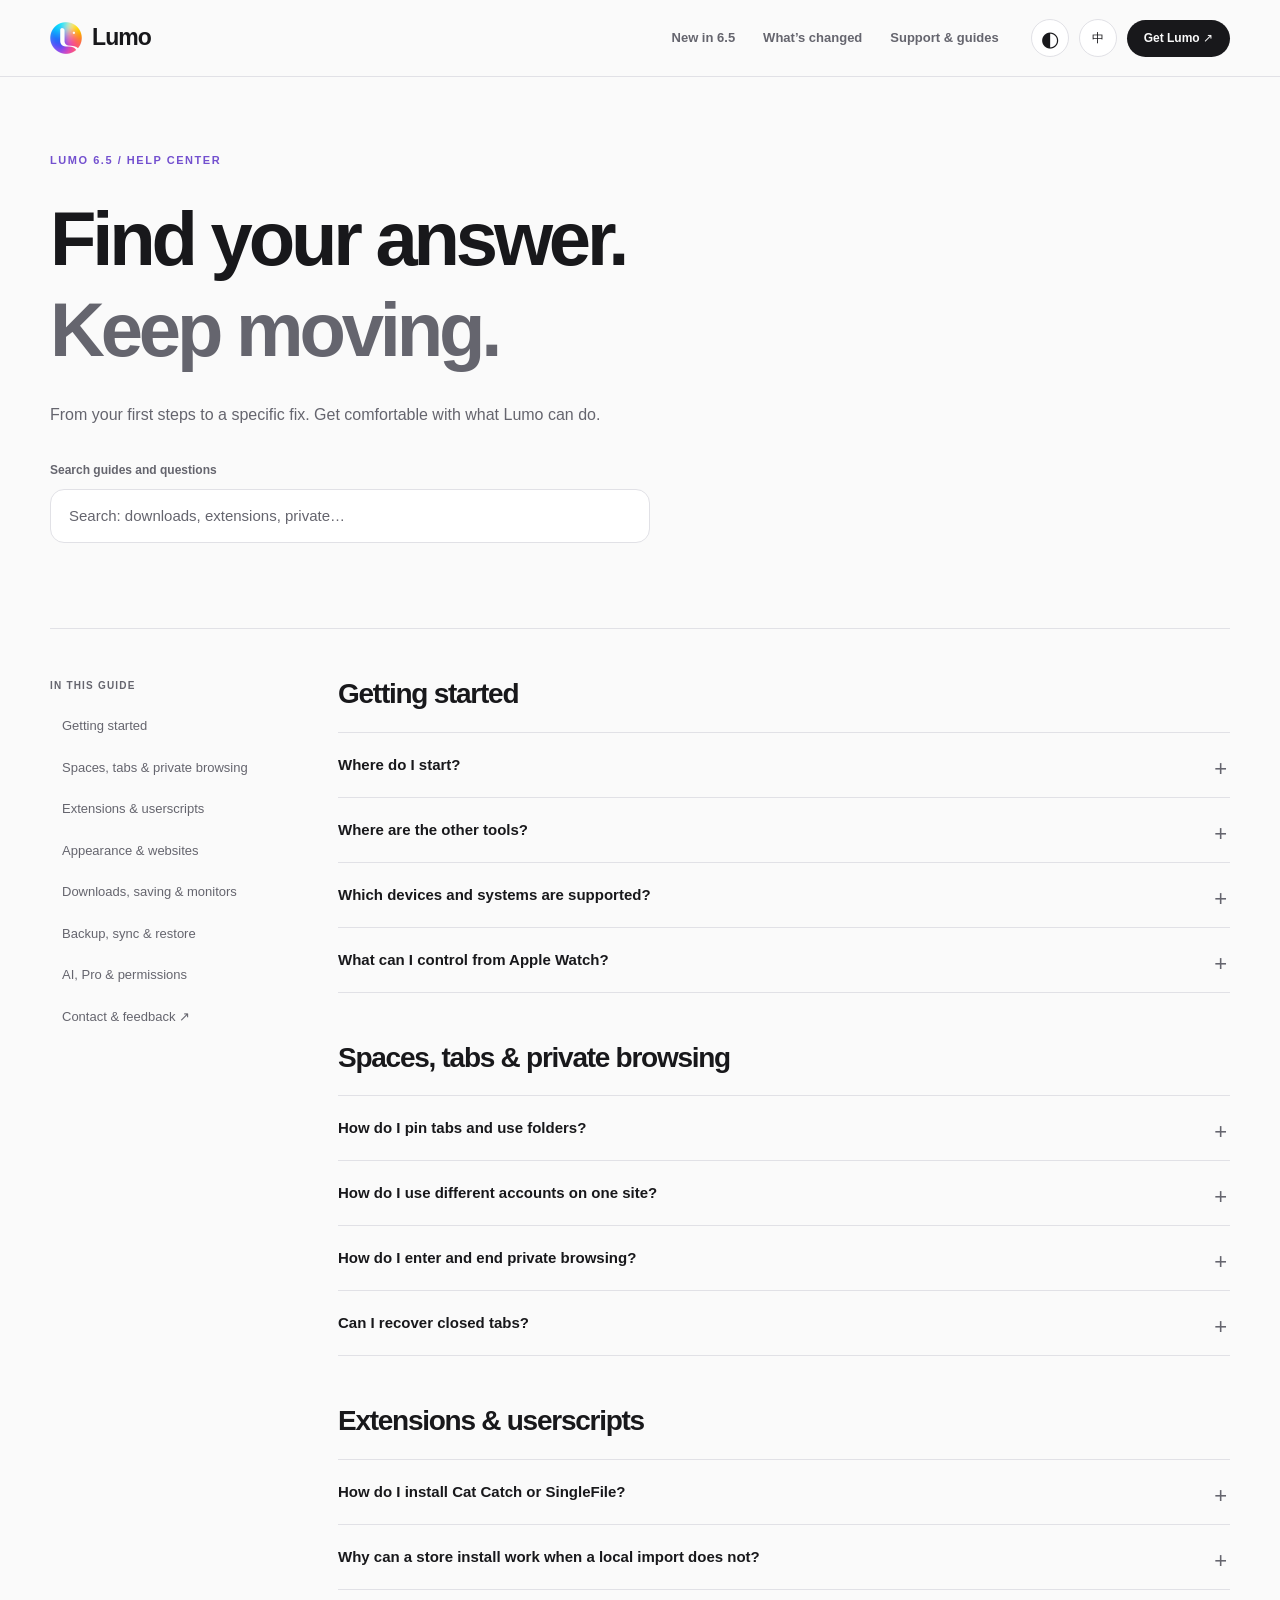
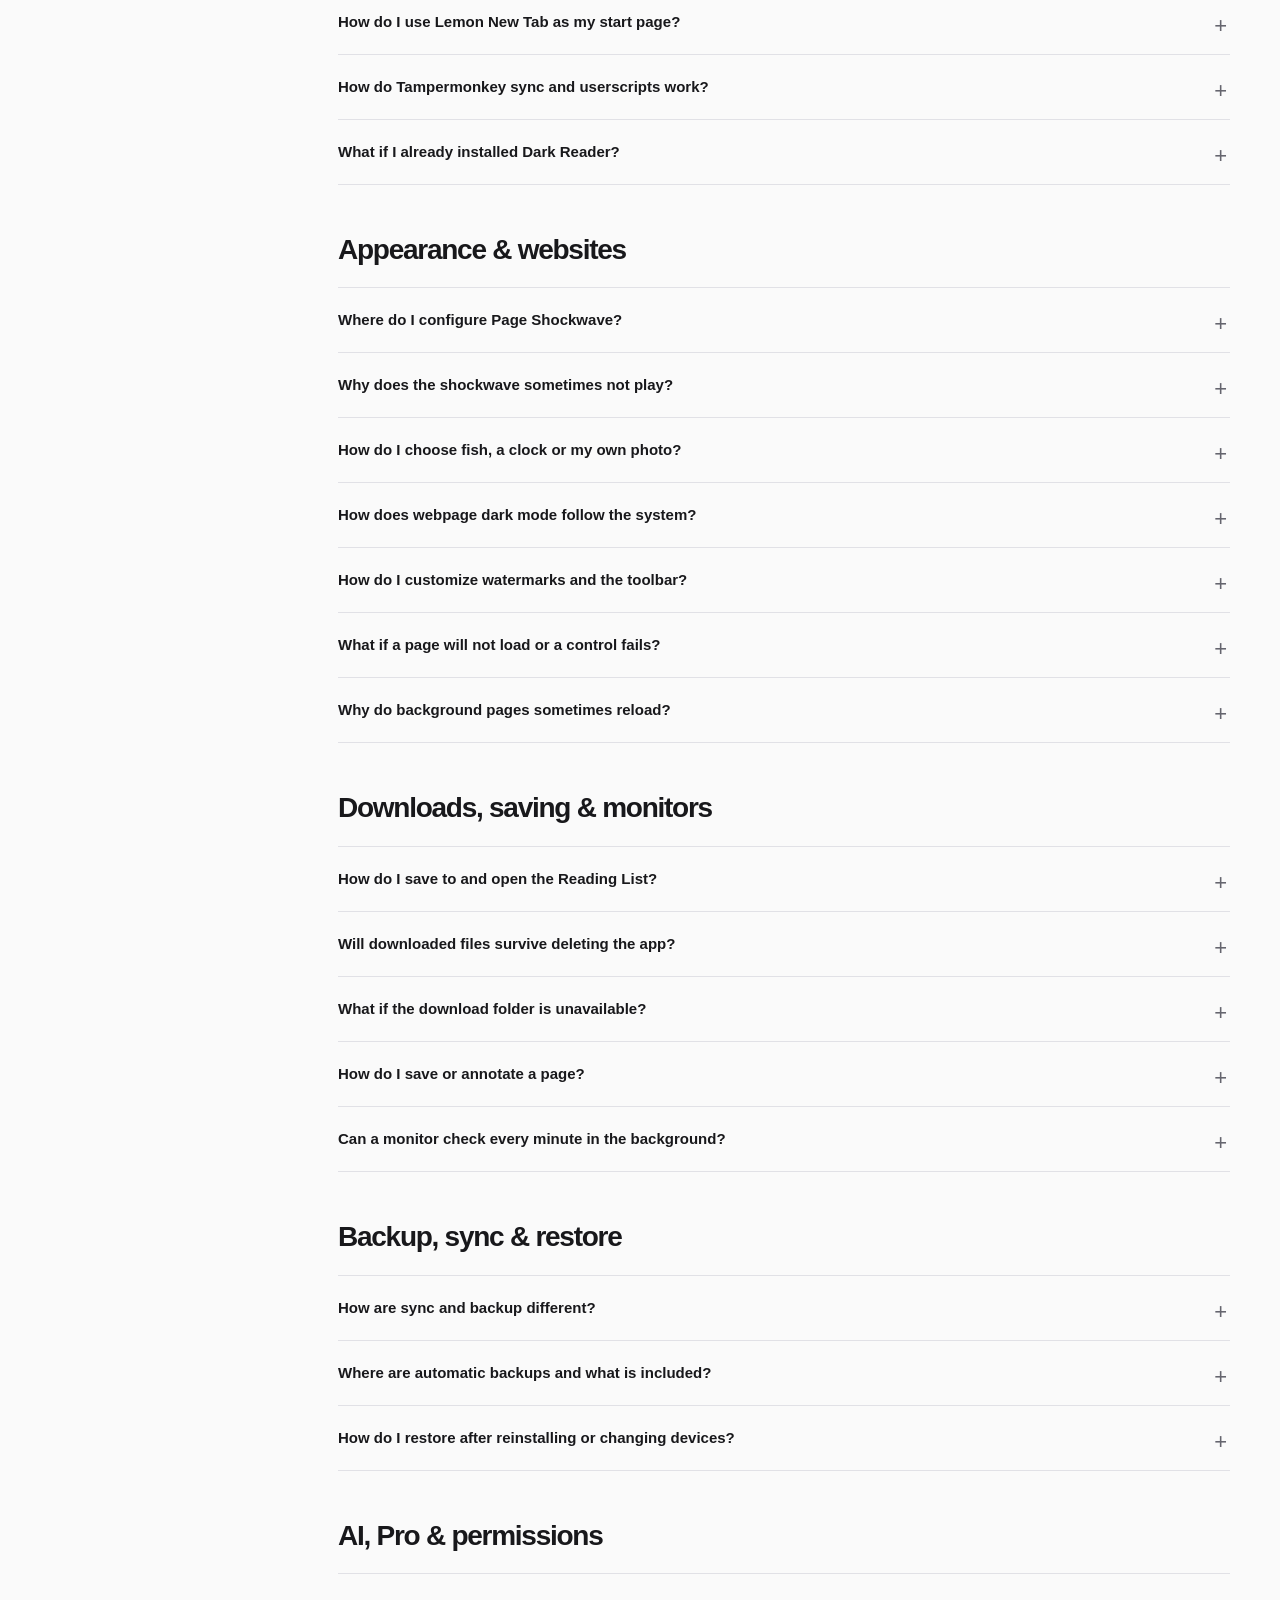
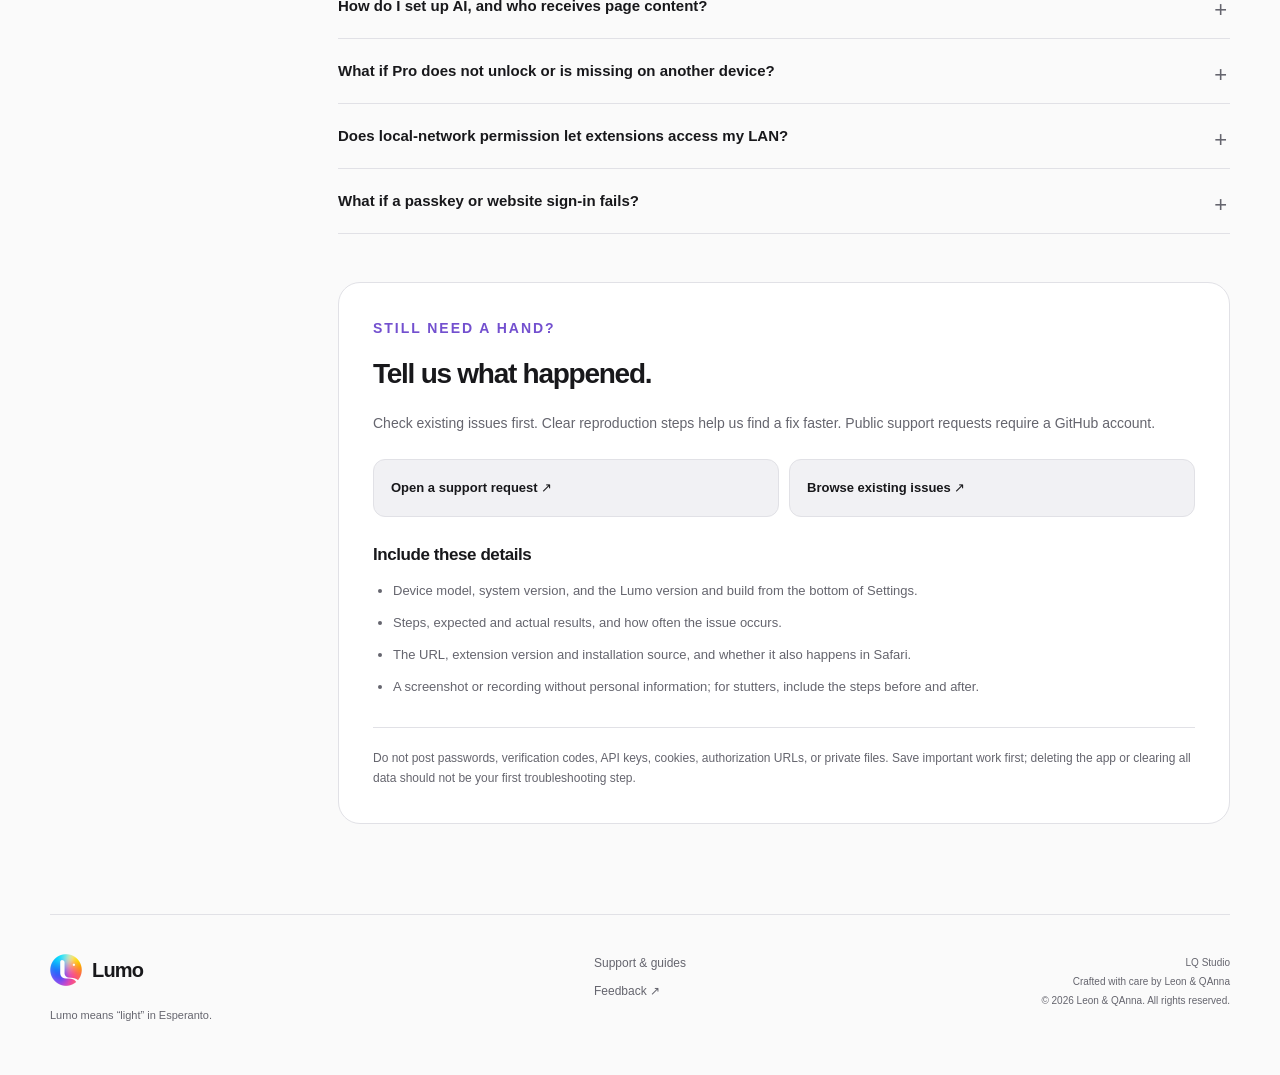
==== commit 7022aed3: "Showcase Lumo 6.5 shockwave video and features from 6.0 to 6.5 Add the original on-demand recording " ====
--- a/support.html
+++ b/support.html
@@ -5,12 +5,12 @@
 <meta name="viewport" content="width=device-width,initial-scale=1,viewport-fit=cover">
 <meta name="color-scheme" content="light dark">
 <meta name="theme-color" content="#fafafa">
-<meta name="description" content="Lumo 6.3：iPhone 与 iPad 侧边栏浏览器，支持独立登录空间、扩展、用户脚本与网页深色适配。">
-<title>Lumo 6.3 · 支持与使用指南</title>
+<meta name="description" content="Lumo 6.5 使用指南：页面冲击波、ASCII 起始页、Apple Watch 遥控、空间、扩展与网页深色模式。">
+<title>Lumo 6.5 · 支持与使用指南</title>
 <link rel="icon" href="favicon.svg">
 <script>try{const t=localStorage.getItem('lumo-site-theme');if(t==='light'||t==='dark')document.documentElement.dataset.theme=t}catch{}</script>
-<link rel="stylesheet" href="assets/website.css?v=6.3">
-<script defer src="assets/site.js?v=6.3">
+<link rel="stylesheet" href="assets/website.css?v=6.5">
+<script defer src="assets/site.js?v=6.5">
 </script>
 </head>
 <body data-page="support">
@@ -22,8 +22,8 @@
 <span>Lumo</span>
 </a>
 <nav aria-label="Main navigation">
-<a data-zh="6.3 新功能" data-en="New in 6.3" href="index.html#whats-new" class="">6.3 新功能</a>
-<a data-zh="功能" data-en="Features" href="index.html#features" class="">功能</a>
+<a data-zh="6.5 新功能" data-en="New in 6.5" href="index.html#whats-new" class="">6.5 新功能</a>
+<a data-zh="版本回顾" data-en="What’s changed" href="index.html#updates">版本回顾</a>
 <a data-zh="支持与指南" data-en="Support &amp; guides" href="support.html" class="">支持与指南</a>
 </nav>
 <div class="header-actions">
@@ -37,7 +37,7 @@
 </header>
 <main id="main" class="shell support-main">
 <section class="support-hero">
-<p data-zh="LUMO 6.3 / 帮助中心" data-en="LUMO 6.3 / HELP CENTER" class="eyebrow">LUMO 6.3 / 帮助中心</p>
+<p data-zh="LUMO 6.5 / 帮助中心" data-en="LUMO 6.5 / HELP CENTER" class="eyebrow">LUMO 6.5 / 帮助中心</p>
 <h1 data-zh="找到答案，&lt;br&gt;&lt;span&gt;继续向前。&lt;/span&gt;" data-en="Find your answer.&lt;br&gt;&lt;span&gt;Keep moving.&lt;/span&gt;" >找到答案，<br>
 <span>继续向前。</span>
 </h1>
@@ -79,6 +79,10 @@
 <summary data-zh="支持哪些设备与系统？" data-en="Which devices and systems are supported?" >支持哪些设备与系统？</summary>
 <p data-zh="支持 iOS / iPadOS 18 及以上的 iPhone 与 iPad；网页扩展需要 18.4 或更高版本。窄窗口自动使用紧凑布局，双网页工作台适合宽屏。iPad 搭配妙控键盘、触控板和 Apple Pencil 使用更舒适；触控操作同样可用。" data-en="Lumo supports iPhone and iPad on iOS / iPadOS 18+. Web Extensions require 18.4+. Narrow windows use a compact layout; the two-page workspace is for wide screens. Magic Keyboard, a trackpad, and Apple Pencil complement iPad browsing, while touch controls remain available." >支持 iOS / iPadOS 18 及以上的 iPhone 与 iPad；网页扩展需要 18.4 或更高版本。窄窗口自动使用紧凑布局，双网页工作台适合宽屏。iPad 搭配妙控键盘、触控板和 Apple Pencil 使用更舒适；触控操作同样可用。</p>
 </details>
+<details>
+<summary data-zh="Apple Watch 可以怎样遥控浏览？" data-en="What can I control from Apple Watch?">Apple Watch 可以怎样遥控浏览？</summary>
+<p data-zh="在 Lumo 的 Apple Watch 遥控设置中开启功能，并在手表端连接设备。可以滚动、自动滚动长文、切换标签、缩放网页，以及控制音量和视频播放。连接异常时先检查网络和本地网络权限，并确认手机或 iPad 上的 Lumo 正在运行。" data-en="Enable Apple Watch remote in Lumo, then connect to your device from the watch app. Scroll or auto-scroll long pages, switch tabs, zoom and control volume or video playback. If it cannot connect, check network access and local-network permission, and make sure Lumo is running on your iPhone or iPad.">在 Lumo 的 Apple Watch 遥控设置中开启功能，并在手表端连接设备。可以滚动、自动滚动长文、切换标签、缩放网页，以及控制音量和视频播放。连接异常时先检查网络和本地网络权限，并确认手机或 iPad 上的 Lumo 正在运行。</p>
+</details>
 </div>
 </section>
 <section id="spaces" class="help-section">
@@ -107,7 +111,7 @@
 <div class="faq-list">
 <details>
 <summary data-zh="怎样安装猫抓、SingleFile 等扩展？" data-en="How do I install Cat Catch or SingleFile?" >怎样安装猫抓、SingleFile 等扩展？</summary>
-<p data-zh="打开「设置 → 网页扩展」，优先使用应用内的商店安装入口。6.3 适配了猫抓与 SingleFile，但不保证所有桌面扩展可完整运行。查看权限后启用扩展，再从扩展菜单使用或固定到工具栏；它们需要网页扩展可用的系统和相应 Pro 权益。" data-en="Open Settings → Web Extensions and prefer the in-app store installation route. Version 6.3 supports Cat Catch and SingleFile, but not every desktop extension works fully. Review permissions, enable the extension, then open its menu or pin it to the toolbar. Supported system versions and the relevant Pro entitlement are required." >打开「设置 → 网页扩展」，优先使用应用内的商店安装入口。6.3 适配了猫抓与 SingleFile，但不保证所有桌面扩展可完整运行。查看权限后启用扩展，再从扩展菜单使用或固定到工具栏；它们需要网页扩展可用的系统和相应 Pro 权益。</p>
+<p data-zh="打开「设置 → 网页扩展」，优先使用应用内的商店安装入口。6.5 适配了猫抓与 SingleFile，但不保证所有桌面扩展可完整运行。查看权限后启用扩展，再从扩展菜单使用或固定到工具栏；它们需要网页扩展可用的系统和相应 Pro 权益。" data-en="Open Settings → Web Extensions and prefer the in-app store installation route. Version 6.5 supports Cat Catch and SingleFile, but not every desktop extension works fully. Review permissions, enable the extension, then open its menu or pin it to the toolbar. Supported system versions and the relevant Pro entitlement are required." >打开「设置 → 网页扩展」，优先使用应用内的商店安装入口。6.5 适配了猫抓与 SingleFile，但不保证所有桌面扩展可完整运行。查看权限后启用扩展，再从扩展菜单使用或固定到工具栏；它们需要网页扩展可用的系统和相应 Pro 权益。</p>
 </details>
 <details>
 <summary data-zh="商店安装能用，本地导入为什么不行？" data-en="Why can a store install work when a local import does not?" >商店安装能用，本地导入为什么不行？</summary>
@@ -123,7 +127,7 @@
 </details>
 <details>
 <summary data-zh="更新前已安装 Dark Reader，需要删除吗？" data-en="What if I already installed Dark Reader?" >更新前已安装 Dark Reader，需要删除吗？</summary>
-<p data-zh="6.3 已内置网页深色适配。建议先停用 Dark Reader 扩展，避免同一网页被两套配色同时处理；确认内置效果合适后，再自行决定是否移除扩展。不要为了排查颜色问题先清除网站数据。" data-en="Version 6.3 includes webpage dark mode. Disable the Dark Reader extension first to avoid two color engines processing the same page, then decide whether to remove it after checking the built-in result. Clearing website data is not a necessary first step for a color issue." >6.3 已内置网页深色适配。建议先停用 Dark Reader 扩展，避免同一网页被两套配色同时处理；确认内置效果合适后，再自行决定是否移除扩展。不要为了排查颜色问题先清除网站数据。</p>
+<p data-zh="6.5 已内置网页深色适配。建议先停用 Dark Reader 扩展，避免同一网页被两套配色同时处理；确认内置效果合适后，再自行决定是否移除扩展。不要为了排查颜色问题先清除网站数据。" data-en="Version 6.5 includes webpage dark mode. Disable the Dark Reader extension first to avoid two color engines processing the same page, then decide whether to remove it after checking the built-in result. Clearing website data is not a necessary first step for a color issue." >6.5 已内置网页深色适配。建议先停用 Dark Reader 扩展，避免同一网页被两套配色同时处理；确认内置效果合适后，再自行决定是否移除扩展。不要为了排查颜色问题先清除网站数据。</p>
 </details>
 </div>
 </section>
@@ -131,8 +135,21 @@
 <h2 data-zh="外观与网页显示" data-en="Appearance &amp; websites" >外观与网页显示</h2>
 <div class="faq-list">
 <details>
+<summary data-zh="页面冲击波在哪里开启，能调整哪些效果？" data-en="Where do I configure Page Shockwave?">页面冲击波在哪里开启，能调整哪些效果？</summary>
+<p data-zh="进入「设置 → 外观与个人资料」，找到「页面冲击波」。可以开关新标签页动效，在「颜色与节奏」中选择极光、光晕、冰霜、星火四款主题，并调整强度、时长、起点和触发方式。支持 iPhone 与 iPad，配色随深浅色外观呈现。" data-en="Open Settings → Appearance &amp; Profile → Page Shockwave. Toggle the new-tab effect, then open Colours &amp; Timing to choose Aurora, Halo, Frost or Spark and adjust strength, duration, origin and trigger. It works on iPhone and iPad in light and dark appearances.">进入「设置 → 外观与个人资料」，找到「页面冲击波」。可以开关新标签页动效，在「颜色与节奏」中选择极光、光晕、冰霜、星火四款主题，并调整强度、时长、起点和触发方式。支持 iPhone 与 iPad，配色随深浅色外观呈现。</p>
+</details>
+<details>
+<summary data-zh="冲击波为什么有时不会播放？" data-en="Why does the shockwave sometimes not play?">冲击波为什么有时不会播放？</summary>
+<p data-zh="新页面准备好后才会播放；快速连续打开标签时不会叠加多次效果。开启系统「减少动态效果」、低电量模式，或设备温度较高时，普通浏览中的效果会跳过；输入、旋转屏幕或离开 App 也会结束当前效果。可先检查这些设置，再回到动效设置页查看预览。" data-en="It plays after a new page is ready, and rapid tab opening does not stack effects. Normal browsing skips it with Reduce Motion, Low Power Mode or a high thermal state. Typing, resizing or leaving the app also ends the current effect. Check these conditions and use the preview in its settings page.">新页面准备好后才会播放；快速连续打开标签时不会叠加多次效果。开启系统「减少动态效果」、低电量模式，或设备温度较高时，普通浏览中的效果会跳过；输入、旋转屏幕或离开 App 也会结束当前效果。可先检查这些设置，再回到动效设置页查看预览。</p>
+</details>
+<details>
+<summary data-zh="怎样选择游鱼、时钟，或者自己的照片背景？" data-en="How do I choose fish, a clock or my own photo?">怎样选择游鱼、时钟，或者自己的照片背景？</summary>
+<p data-zh="在外观与个人资料中的「ASCII 背景」选择场景，可调整动画、触控互动与省电选项。「我的照片」会将选取的图片转成字符画。游鱼、时钟、星座、流动和天气等场景可分别尝试；不想播放动态时可关闭动画或整个背景。" data-en="Open ASCII Background in Appearance &amp; Profile to choose a scene and configure animation, touch interaction and power saving. My Photo turns a selected image into ASCII art. Try fish, a clock, constellations, flow or weather; turn off animation or the entire background whenever you prefer.">在外观与个人资料中的「ASCII 背景」选择场景，可调整动画、触控互动与省电选项。「我的照片」会将选取的图片转成字符画。游鱼、时钟、星座、流动和天气等场景可分别尝试；不想播放动态时可关闭动画或整个背景。</p>
+</details>
+
+<details>
 <summary data-zh="网页深色模式怎样跟随系统？" data-en="How does webpage dark mode follow the system?" >网页深色模式怎样跟随系统？</summary>
-<p data-zh="在「设置 → 外观」选择浅色、深色或跟随系统。网页会使用相应的深色适配；若某个站点显示异常，可到站点设置单独选择外观，再刷新查看。网站自身主题与扩展也会影响最终颜色。" data-en="Choose Light, Dark, or System in Settings → Appearance. Webpages follow the selected appearance. If one site looks wrong, choose an appearance for it in Site Settings and reload. The site’s own theme and installed extensions can also affect colors." >在「设置 → 外观」选择浅色、深色或跟随系统。网页会使用相应的深色适配；若某个站点显示异常，可到站点设置单独选择外观，再刷新查看。网站自身主题与扩展也会影响最终颜色。</p>
+<p data-zh="在外观设置选择浅色、深色或跟随系统；「网页深色适配」可以单独开关。开启后，Lumo 使用深色外观时会转换浅色网站，网站自带的深色主题尽量保留。单网站设置优先生效，扩展起始页保持自己的主题和壁纸。6.5 修复了部分网站持续高频检查样式的问题；具体显示仍取决于网站结构。" data-en="Choose Light, Dark or System in appearance settings; Webpage Dark Adaptation has its own switch. When enabled, it converts light sites while Lumo is dark and preserves native dark themes where possible. Per-site settings take priority, and extension start pages keep their own theme and wallpaper. Version 6.5 fixes continuous high-frequency checks on affected sites; results still depend on the site’s structure.">在外观设置选择浅色、深色或跟随系统；「网页深色适配」可以单独开关。开启后，Lumo 使用深色外观时会转换浅色网站，网站自带的深色主题尽量保留。单网站设置优先生效，扩展起始页保持自己的主题和壁纸。6.5 修复了部分网站持续高频检查样式的问题；具体显示仍取决于网站结构。</p>
 </details>
 <details>
 <summary data-zh="水印和工具栏怎样自定义？" data-en="How do I customize watermarks and the toolbar?" >水印和工具栏怎样自定义？</summary>
@@ -152,6 +169,11 @@
 <h2 data-zh="下载、保存与监控" data-en="Downloads, saving &amp; monitors" >下载、保存与监控</h2>
 <div class="faq-list">
 <details>
+<summary data-zh="怎样添加到阅读列表，之后从哪里打开？" data-en="How do I save to and open the Reading List?">怎样添加到阅读列表，之后从哪里打开？</summary>
+<p data-zh="URL 输入栏右侧的阅读列表图标用于添加当前网页；标签的长按或右键菜单也可以添加。要查看已保存的内容，请从工具栏的「阅读列表」入口打开，可按未读状态筛选并继续阅读。" data-en="The Reading List icon beside the address field adds the current page. You can also save from a tab’s touch-and-hold or right-click menu. Open Reading List from the toolbar to browse saved items, filter unread pages and continue reading.">URL 输入栏右侧的阅读列表图标用于添加当前网页；标签的长按或右键菜单也可以添加。要查看已保存的内容，请从工具栏的「阅读列表」入口打开，可按未读状态筛选并继续阅读。</p>
+</details>
+
+<details>
 <summary data-zh="删除 App 后，下载文件会保留吗？" data-en="Will downloaded files survive deleting the app?" >删除 App 后，下载文件会保留吗？</summary>
 <p data-zh="默认 Lumo 文件夹属于 App，删除 App 时会一起删除。想保留今后的下载，请在「设置 → 默认浏览设置」更改下载文件夹，选择 Lumo 容器之外的位置，例如 iCloud 云盘。原有文件不会自动迁移，请先用「文件」App 移动；第三方云盘的保留情况也取决于该服务。" data-en="The default Lumo folder belongs to the app and is removed when you delete it. To keep future downloads, change the download folder in Settings → Default Browsing to a location outside Lumo, such as iCloud Drive. Existing files do not move automatically; move them in Files first. Third-party cloud storage also follows its provider’s rules." >默认 Lumo 文件夹属于 App，删除 App 时会一起删除。想保留今后的下载，请在「设置 → 默认浏览设置」更改下载文件夹，选择 Lumo 容器之外的位置，例如 iCloud 云盘。原有文件不会自动迁移，请先用「文件」App 移动；第三方云盘的保留情况也取决于该服务。</p>
 </details>
@@ -165,7 +187,7 @@
 </details>
 <details>
 <summary data-zh="网页监控能每分钟在后台检查吗？" data-en="Can a monitor check every minute in the background?" >网页监控能每分钟在后台检查吗？</summary>
-<p data-zh="6.3 新增 1、5、10 分钟间隔。Lumo 打开时按设定检查；后台运行时间由 iOS / iPadOS 决定，可能间隔数小时，不能保证准点。监控使用创建时所属空间的登录数据；需要登录的网站请在该空间确认会话仍有效。" data-en="Version 6.3 adds 1-, 5-, and 10-minute intervals. Checks follow the interval while Lumo is open; iOS / iPadOS controls background execution, which may be hours apart. Scheduled background checks are not guaranteed. A monitor uses the sign-in data of its original space; verify that session for login-only pages." >6.3 新增 1、5、10 分钟间隔。Lumo 打开时按设定检查；后台运行时间由 iOS / iPadOS 决定，可能间隔数小时，不能保证准点。监控使用创建时所属空间的登录数据；需要登录的网站请在该空间确认会话仍有效。</p>
+<p data-zh="6.5 新增 1、5、10 分钟间隔。Lumo 打开时按设定检查；后台运行时间由 iOS / iPadOS 决定，可能间隔数小时，不能保证准点。监控使用创建时所属空间的登录数据；需要登录的网站请在该空间确认会话仍有效。" data-en="Version 6.5 adds 1-, 5-, and 10-minute intervals. Checks follow the interval while Lumo is open; iOS / iPadOS controls background execution, which may be hours apart. Scheduled background checks are not guaranteed. A monitor uses the sign-in data of its original space; verify that session for login-only pages." >6.5 新增 1、5、10 分钟间隔。Lumo 打开时按设定检查；后台运行时间由 iOS / iPadOS 决定，可能间隔数小时，不能保证准点。监控使用创建时所属空间的登录数据；需要登录的网站请在该空间确认会话仍有效。</p>
 </details>
 </div>
 </section>
--- a/assets/website.css
+++ b/assets/website.css
@@ -14,3 +14,8 @@
 @media(prefers-contrast:more){:root{--dim:var(--ink);--line:var(--ink)}}
 
 .release-notes{margin-top:30px;padding:30px 0 0;border-top:1px solid var(--line)}.release-notes h3{font-size:17px;margin-bottom:17px}.release-notes ul{display:grid;grid-template-columns:repeat(2,minmax(0,1fr));column-gap:45px;row-gap:12px;padding-left:18px;margin:0;color:var(--dim);font-size:13px}.release-notes li{padding-left:4px}.release-notes li::marker{color:var(--brand)}@media(max-width:700px){.release-notes ul{grid-template-columns:1fr;gap:12px}.release-notes{margin-top:25px}}
+
+/* 6.5: static feature presentation; the original recording plays on request. */
+.shockwave-showcase{display:grid;grid-template-columns:minmax(0,1fr) minmax(0,420px);align-items:center;gap:clamp(36px,6vw,90px);border-bottom:1px solid var(--line)}
+.shockwave-copy .eyebrow{margin-bottom:20px}.shockwave-copy h2{font-size:clamp(34px,4.1vw,53px)}.shockwave-copy h2 span{color:var(--brand)}.shockwave-lead{font-size:16px;line-height:1.85;margin-top:25px;max-width:500px}.shockwave-points{padding-left:18px;margin:24px 0;color:var(--dim);font-size:14px;line-height:1.8}.shockwave-points li+li{margin-top:9px}.shockwave-points li::marker{color:var(--brand)}.demo-note{font-size:11px;margin-top:22px}.shockwave-media{min-width:0}.shockwave-media video{display:block;width:100%;height:auto;aspect-ratio:3/4;object-fit:contain;background:#09090f;border:1px solid var(--line);border-radius:20px;box-shadow:0 18px 60px #00000014}.shockwave-media figcaption{font-size:11px;line-height:1.7;color:var(--dim);text-align:center;margin-top:13px}.version-number{display:inline-block;color:var(--brand);font-size:12px;font-weight:700;letter-spacing:.04em;border:1px solid var(--line);border-radius:99px;padding:4px 11px;margin-bottom:24px}.version-card h3{font-size:21px}.version-card ul{padding-left:17px;margin:17px 0 0;font-size:13px;color:var(--dim);line-height:1.8}.version-card li+li{margin-top:9px}.version-card li::marker{color:var(--brand)}
+@media(max-width:700px){.shockwave-showcase{grid-template-columns:1fr;gap:30px}.shockwave-media{width:min(100%,390px);justify-self:center}.shockwave-lead{font-size:14px;margin-top:20px}.shockwave-points{font-size:13px}.shockwave-media video{border-radius:16px}.version-number{margin-bottom:18px}.version-card h3{font-size:20px}.version-card ul{font-size:13px}}
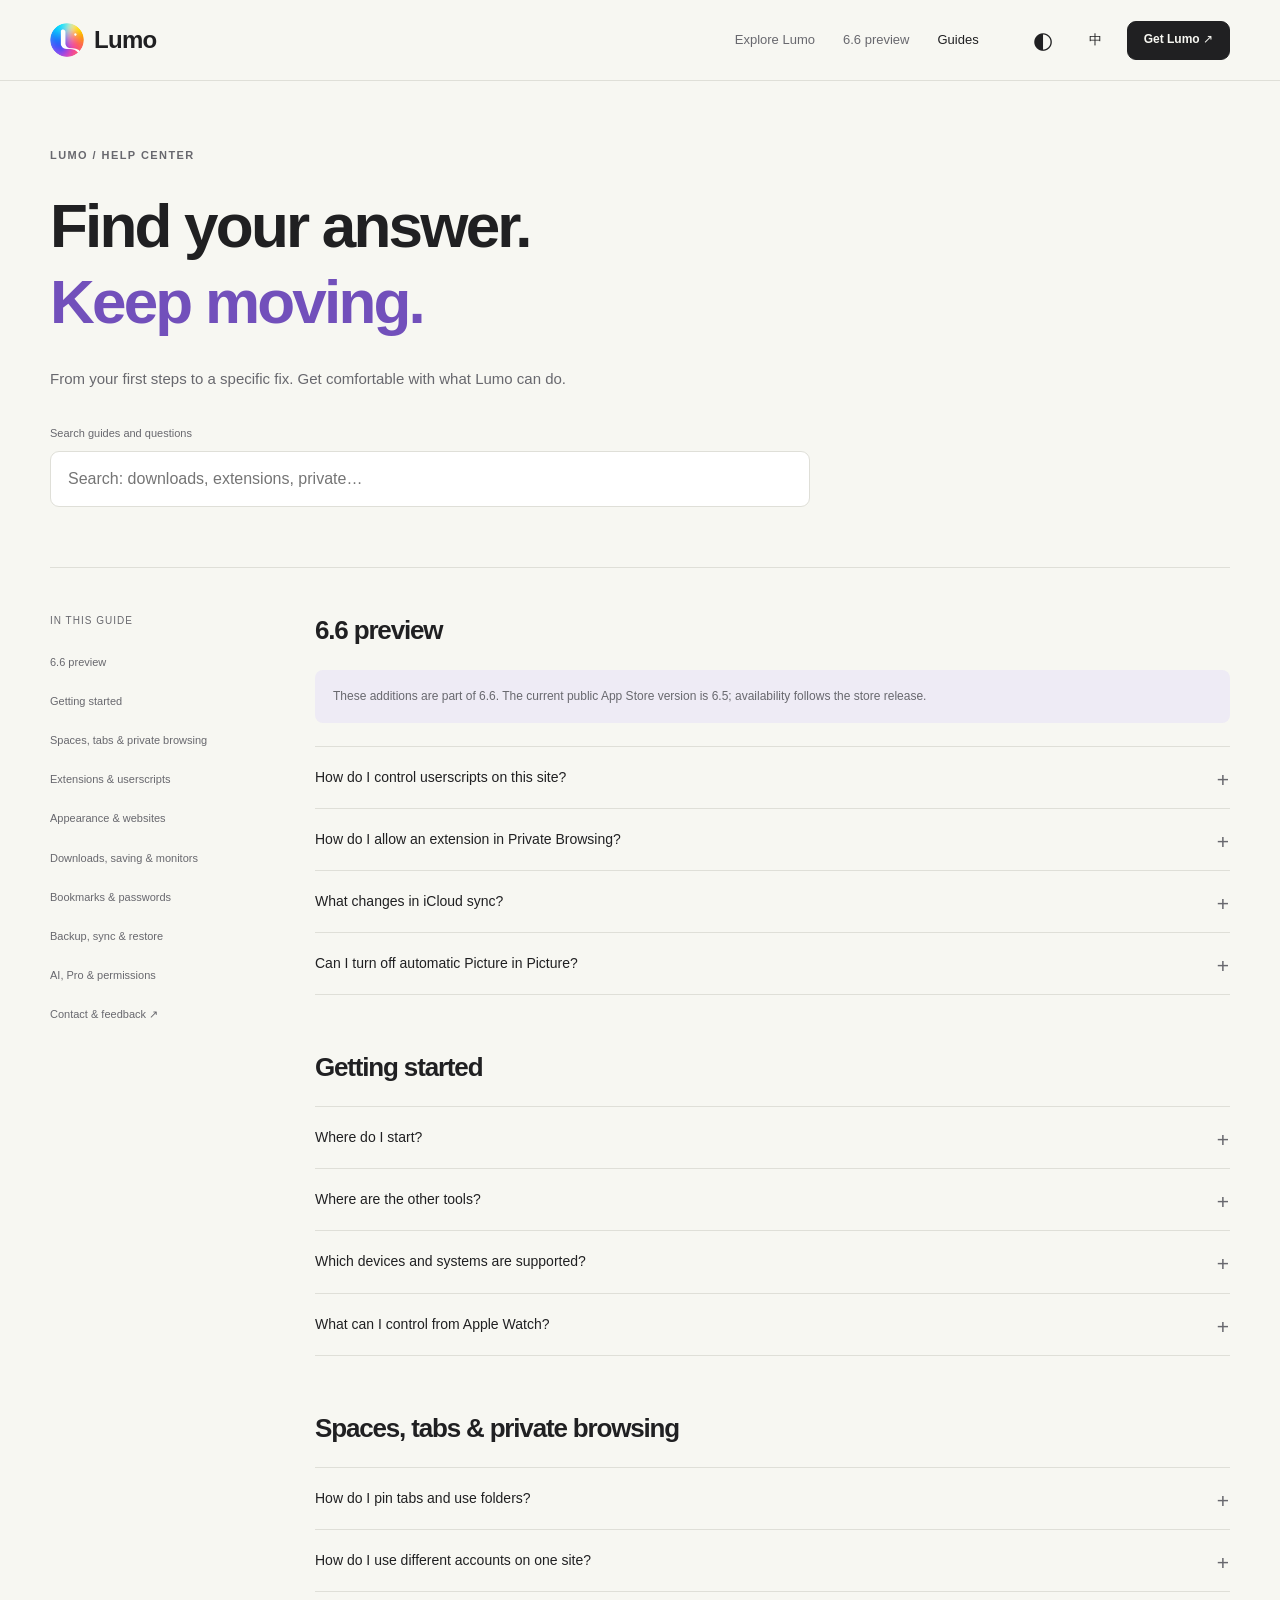
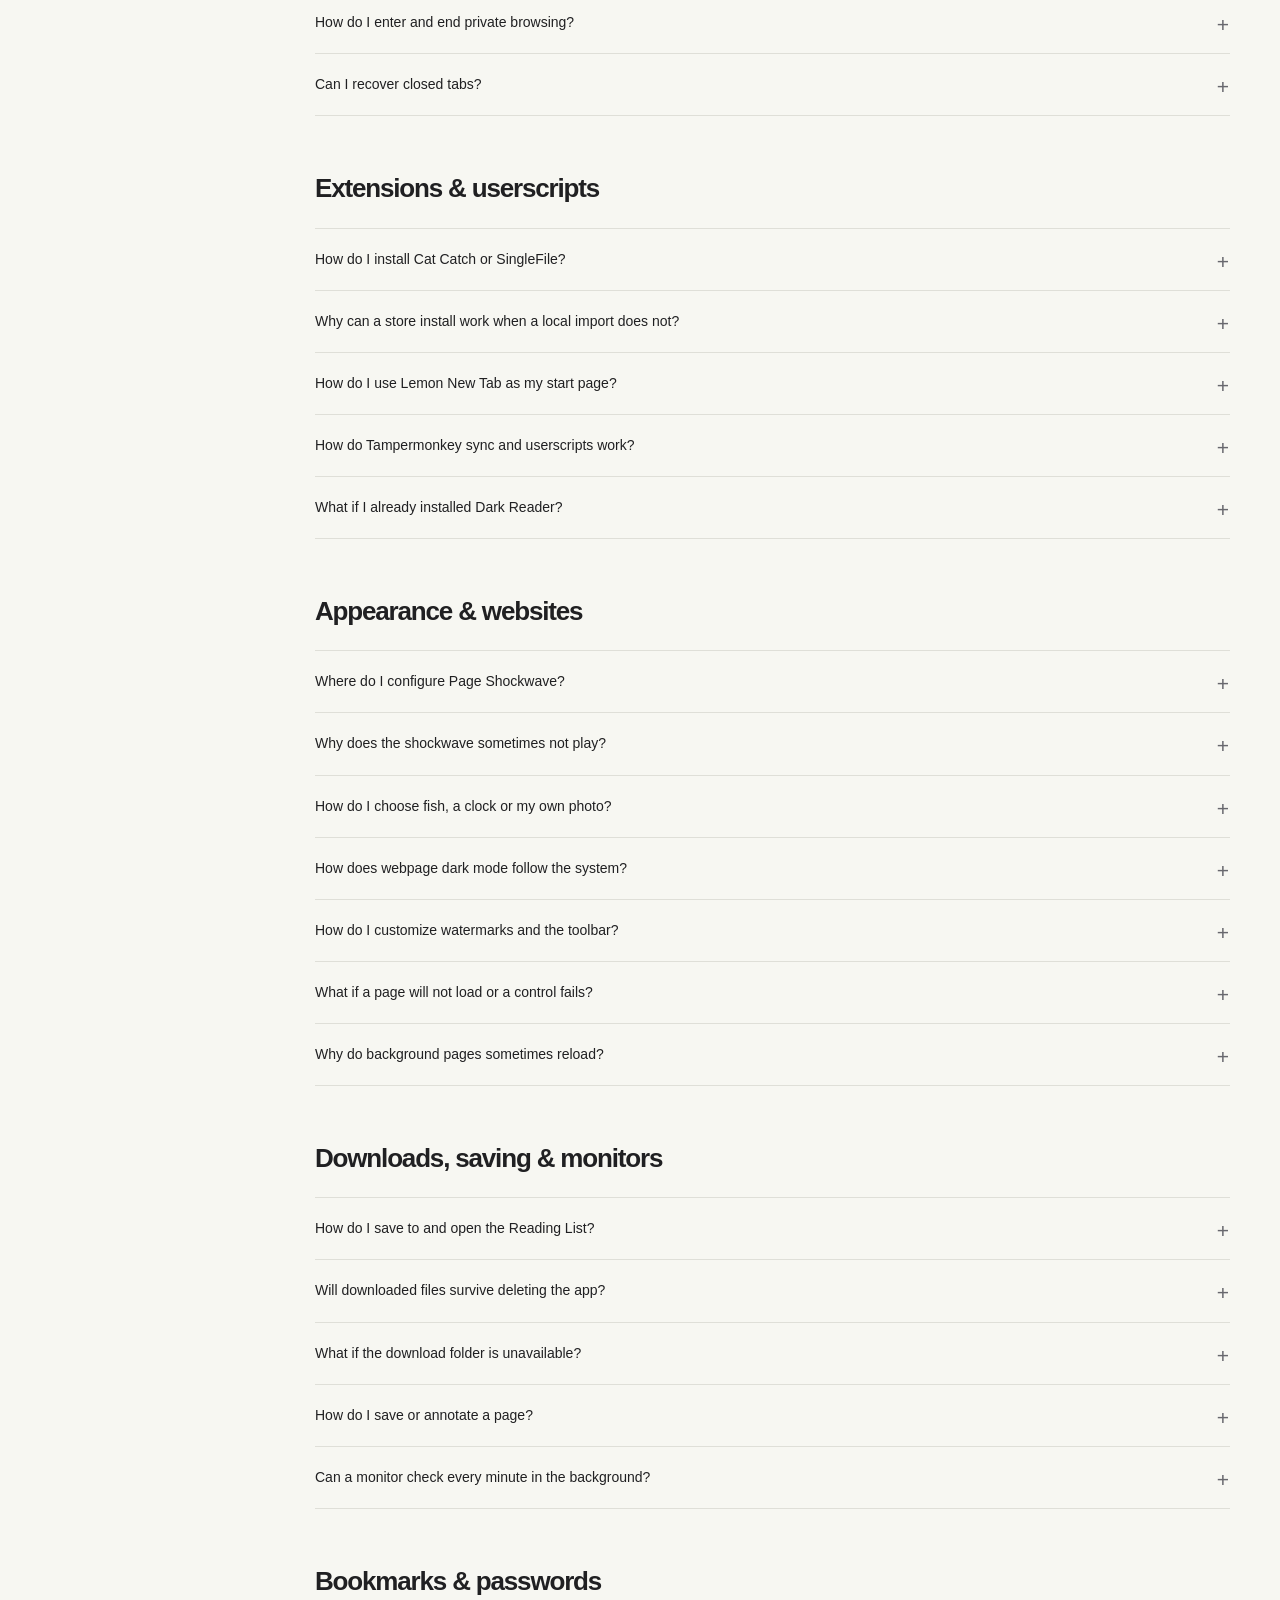
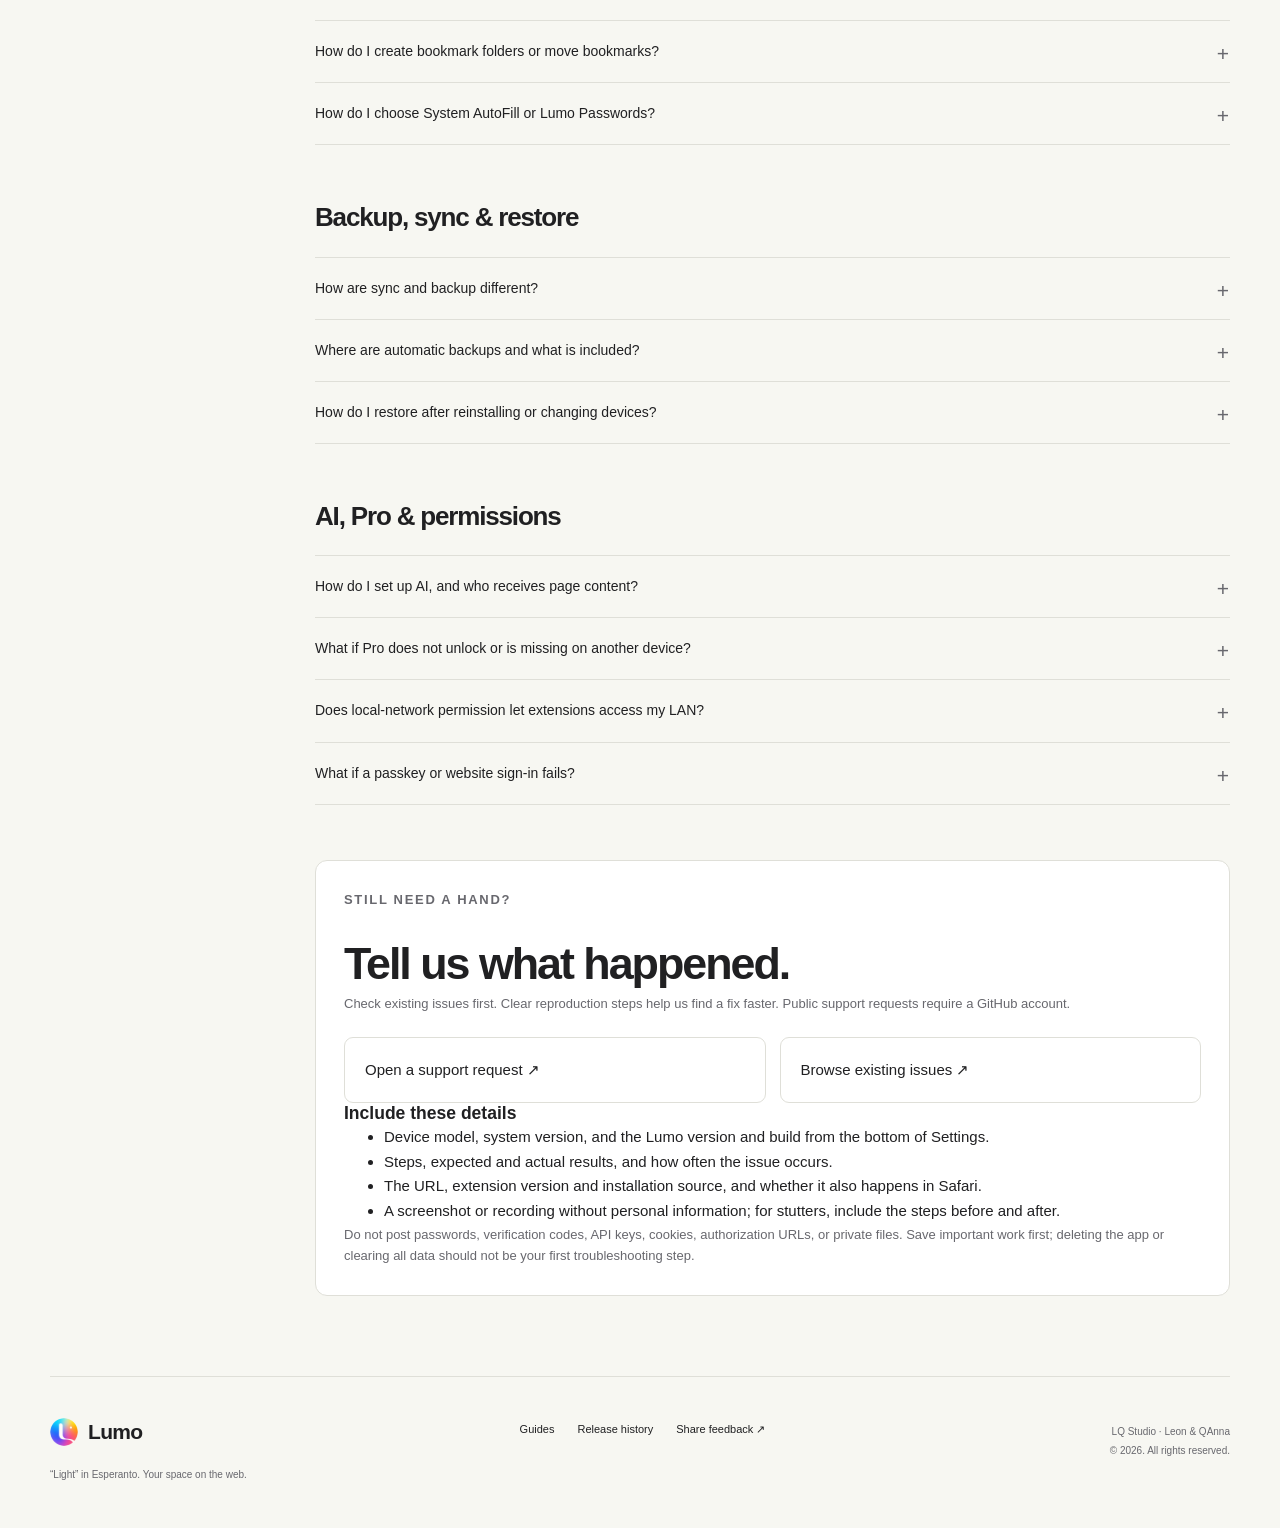
==== commit 50cc1cc8: "Redesign Lumo website and add the 6.6 feature preview" ====
--- a/support.html
+++ b/support.html
@@ -1,268 +1,1010 @@
 <!doctype html>
 <html lang="zh-Hans">
-<head>
-<meta charset="utf-8">
-<meta name="viewport" content="width=device-width,initial-scale=1,viewport-fit=cover">
-<meta name="color-scheme" content="light dark">
-<meta name="theme-color" content="#fafafa">
-<meta name="description" content="Lumo 6.5 使用指南：页面冲击波、ASCII 起始页、Apple Watch 遥控、空间、扩展与网页深色模式。">
-<title>Lumo 6.5 · 支持与使用指南</title>
-<link rel="icon" href="favicon.svg">
-<script>try{const t=localStorage.getItem('lumo-site-theme');if(t==='light'||t==='dark')document.documentElement.dataset.theme=t}catch{}</script>
-<link rel="stylesheet" href="assets/website.css?v=6.5">
-<script defer src="assets/site.js?v=6.5">
-</script>
-</head>
-<body data-page="support">
-<a class="skip-link" href="#main" data-zh="跳到正文" data-en="Skip to content">跳到正文</a>
-<header class="site-header">
-<div class="shell header-inner">
-<a class="brand" href="index.html">
-<img src="assets/lumo-logo.png" width="32" height="32" alt="">
-<span>Lumo</span>
-</a>
-<nav aria-label="Main navigation">
-<a data-zh="6.5 新功能" data-en="New in 6.5" href="index.html#whats-new" class="">6.5 新功能</a>
-<a data-zh="版本回顾" data-en="What’s changed" href="index.html#updates">版本回顾</a>
-<a data-zh="支持与指南" data-en="Support &amp; guides" href="support.html" class="">支持与指南</a>
-</nav>
-<div class="header-actions">
-<button class="theme-toggle" type="button" aria-label="切换深浅色" title="切换深浅色">
-<span aria-hidden="true">◐</span>
-</button>
-<button class="language" type="button" aria-label="Switch language">EN</button>
-<a data-zh="获取 Lumo ↗" data-en="Get Lumo ↗" href="https://apps.apple.com/app/id6794906429" class="button small">获取 Lumo ↗</a>
-</div>
-</div>
-</header>
-<main id="main" class="shell support-main">
-<section class="support-hero">
-<p data-zh="LUMO 6.5 / 帮助中心" data-en="LUMO 6.5 / HELP CENTER" class="eyebrow">LUMO 6.5 / 帮助中心</p>
-<h1 data-zh="找到答案，&lt;br&gt;&lt;span&gt;继续向前。&lt;/span&gt;" data-en="Find your answer.&lt;br&gt;&lt;span&gt;Keep moving.&lt;/span&gt;" >找到答案，<br>
-<span>继续向前。</span>
-</h1>
-<p data-zh="从第一步操作，到一次具体的排查。让功能真正为你所用。" data-en="From your first steps to a specific fix. Get comfortable with what Lumo can do." class="hero-lead">从第一步操作，到一次具体的排查。让功能真正为你所用。</p>
-<div class="help-search">
-<label for="help-search" data-zh="搜索使用说明与常见问题" data-en="Search guides and questions">搜索使用说明与常见问题</label>
-<input id="help-search" type="search" placeholder="搜索：下载、扩展、无痕……" data-placeholder-zh="搜索：下载、扩展、无痕……" data-placeholder-en="Search: downloads, extensions, private…" autocomplete="off" aria-controls="help-content">
-<span id="search-status" role="status" aria-live="polite">
-</span>
-</div>
-</section>
-<div class="support-layout">
-<aside class="help-nav">
-<p data-zh="使用说明" data-en="IN THIS GUIDE">使用说明</p>
-<nav aria-label="Help topics">
-<a data-zh="开始使用" data-en="Getting started" href="#start" class="">开始使用</a>
-<a data-zh="空间、标签与无痕" data-en="Spaces, tabs &amp; private browsing" href="#spaces" class="">空间、标签与无痕</a>
-<a data-zh="扩展与用户脚本" data-en="Extensions &amp; userscripts" href="#extensions" class="">扩展与用户脚本</a>
-<a data-zh="外观与网页显示" data-en="Appearance &amp; websites" href="#appearance" class="">外观与网页显示</a>
-<a data-zh="下载、保存与监控" data-en="Downloads, saving &amp; monitors" href="#downloads" class="">下载、保存与监控</a>
-<a data-zh="备份、同步与恢复" data-en="Backup, sync &amp; restore" href="#backup" class="">备份、同步与恢复</a>
-<a data-zh="AI、Pro 与权限" data-en="AI, Pro &amp; permissions" href="#ai-pro" class="">AI、Pro 与权限</a>
-<a data-zh="联系与反馈 ↗" data-en="Contact &amp; feedback ↗" href="#contact" class="">联系与反馈 ↗</a>
-</nav>
-</aside>
-<div id="help-content">
-<section id="start" class="help-section">
-<h2 data-zh="开始使用" data-en="Getting started" >开始使用</h2>
-<div class="faq-list">
-<details>
-<summary data-zh="第一次打开，从哪里开始？" data-en="Where do I start?" >第一次打开，从哪里开始？</summary>
-<p data-zh="先打开一个网页，再认识侧边栏和工具栏。iPhone 地址栏在底部，从屏幕左边缘向右滑打开侧边栏；iPad 和宽屏的工具栏在顶部。点侧边栏搜索按钮，或按 ⌘⇧P，可查找标签、固定网站、历史记录和浏览器命令。" data-en="Open a page, then explore the sidebar and toolbar. On iPhone, the address bar is at the bottom; swipe right from the screen’s left edge for the sidebar. iPad and wide layouts put tools at the top. Sidebar search or ⌘⇧P finds tabs, pinned sites, history, and browser commands." >先打开一个网页，再认识侧边栏和工具栏。iPhone 地址栏在底部，从屏幕左边缘向右滑打开侧边栏；iPad 和宽屏的工具栏在顶部。点侧边栏搜索按钮，或按 ⌘⇧P，可查找标签、固定网站、历史记录和浏览器命令。</p>
-</details>
-<details>
-<summary data-zh="找不到某个功能按钮怎么办？" data-en="Where are the other tools?" >找不到某个功能按钮怎么办？</summary>
-<p data-zh="先打开工具栏的「更多」。媒体视图、网页工具、页面笔记、AI 助手等入口可在这里找到。选择「自定工具栏」整理显示项目和顺序。工具是否可用取决于当前页面、系统版本和 Pro 权益。" data-en="Open More in the toolbar for Media View, Web Toolkit, Notes, and the AI assistant. Use Customize Toolbar to choose and reorder tools. Availability depends on the page, system version, and your Pro entitlement." >先打开工具栏的「更多」。媒体视图、网页工具、页面笔记、AI 助手等入口可在这里找到。选择「自定工具栏」整理显示项目和顺序。工具是否可用取决于当前页面、系统版本和 Pro 权益。</p>
-</details>
-<details>
-<summary data-zh="支持哪些设备与系统？" data-en="Which devices and systems are supported?" >支持哪些设备与系统？</summary>
-<p data-zh="支持 iOS / iPadOS 18 及以上的 iPhone 与 iPad；网页扩展需要 18.4 或更高版本。窄窗口自动使用紧凑布局，双网页工作台适合宽屏。iPad 搭配妙控键盘、触控板和 Apple Pencil 使用更舒适；触控操作同样可用。" data-en="Lumo supports iPhone and iPad on iOS / iPadOS 18+. Web Extensions require 18.4+. Narrow windows use a compact layout; the two-page workspace is for wide screens. Magic Keyboard, a trackpad, and Apple Pencil complement iPad browsing, while touch controls remain available." >支持 iOS / iPadOS 18 及以上的 iPhone 与 iPad；网页扩展需要 18.4 或更高版本。窄窗口自动使用紧凑布局，双网页工作台适合宽屏。iPad 搭配妙控键盘、触控板和 Apple Pencil 使用更舒适；触控操作同样可用。</p>
-</details>
-<details>
-<summary data-zh="Apple Watch 可以怎样遥控浏览？" data-en="What can I control from Apple Watch?">Apple Watch 可以怎样遥控浏览？</summary>
-<p data-zh="在 Lumo 的 Apple Watch 遥控设置中开启功能，并在手表端连接设备。可以滚动、自动滚动长文、切换标签、缩放网页，以及控制音量和视频播放。连接异常时先检查网络和本地网络权限，并确认手机或 iPad 上的 Lumo 正在运行。" data-en="Enable Apple Watch remote in Lumo, then connect to your device from the watch app. Scroll or auto-scroll long pages, switch tabs, zoom and control volume or video playback. If it cannot connect, check network access and local-network permission, and make sure Lumo is running on your iPhone or iPad.">在 Lumo 的 Apple Watch 遥控设置中开启功能，并在手表端连接设备。可以滚动、自动滚动长文、切换标签、缩放网页，以及控制音量和视频播放。连接异常时先检查网络和本地网络权限，并确认手机或 iPad 上的 Lumo 正在运行。</p>
-</details>
-</div>
-</section>
-<section id="spaces" class="help-section">
-<h2 data-zh="空间、标签与无痕" data-en="Spaces, tabs &amp; private browsing" >空间、标签与无痕</h2>
-<div class="faq-list">
-<details>
-<summary data-zh="怎样固定标签、排序和创建文件夹？" data-en="How do I pin tabs and use folders?" >怎样固定标签、排序和创建文件夹？</summary>
-<p data-zh="拖动标签可调整顺序。长按标签或点右键选择固定，也可以拖到侧边栏上方的快捷区域。点底部「＋」新建文件夹，再把标签拖入文件夹。普通标签与固定网站是不同入口：关闭网页不等于删除固定网站。" data-en="Drag tabs to reorder them. Touch and hold or right-click a tab to pin it, or drag it to Quick Access near the top of the sidebar. Create a folder from +, then drag tabs into it. Closing an open page does not remove its pinned-site shortcut." >拖动标签可调整顺序。长按标签或点右键选择固定，也可以拖到侧边栏上方的快捷区域。点底部「＋」新建文件夹，再把标签拖入文件夹。普通标签与固定网站是不同入口：关闭网页不等于删除固定网站。</p>
-</details>
-<details>
-<summary data-zh="同一个网站怎样登录不同账号？" data-en="How do I use different accounts on one site?" >同一个网站怎样登录不同账号？</summary>
-<p data-zh="从侧边栏底部「＋」新建 Profile，并启用独立登录。不同空间使用各自的网站数据；原有空间是否独立以空间设置为准。网站登录状态不包含在备份中，换设备或恢复后可能需要重新登录。" data-en="Create a Profile from + at the bottom of the sidebar and enable separate sign-ins. Each isolated space uses its own website data; check existing spaces individually. Backups do not include sign-in sessions, so another device or a restore may require signing in again." >从侧边栏底部「＋」新建 Profile，并启用独立登录。不同空间使用各自的网站数据；原有空间是否独立以空间设置为准。网站登录状态不包含在备份中，换设备或恢复后可能需要重新登录。</p>
-</details>
-<details>
-<summary data-zh="怎样进入和结束无痕空间？" data-en="How do I enter and end private browsing?" >怎样进入和结束无痕空间？</summary>
-<p data-zh="点侧边栏底部「＋ → 进入无痕空间」最直接。也可以在侧边栏横向滑动到普通空间最左侧之外；边界有防误触阻力，需要明确完成滑动。无痕顶部的「结束」会关闭无痕会话；无痕不等于对网站或网络匿名，也不会自动清除已下载到文件夹的文件。" data-en="Use + → Enter Private Space at the bottom of the sidebar, or swipe past the leftmost ordinary space. The boundary requires a deliberate swipe to avoid accidental entry. End in the private header closes the session. Private browsing does not make you anonymous to sites or networks, and does not remove files already downloaded." >点侧边栏底部「＋ → 进入无痕空间」最直接。也可以在侧边栏横向滑动到普通空间最左侧之外；边界有防误触阻力，需要明确完成滑动。无痕顶部的「结束」会关闭无痕会话；无痕不等于对网站或网络匿名，也不会自动清除已下载到文件夹的文件。</p>
-</details>
-<details>
-<summary data-zh="关闭或清除标签后能恢复吗？" data-en="Can I recover closed tabs?" >关闭或清除标签后能恢复吗？</summary>
-<p data-zh="普通标签可用 ⌘⇧T 恢复，或使用界面提供的撤销操作。「清除」关闭当前空间打开的网页，保留固定网站入口。无痕会话结束后不应依赖历史记录或恢复标签找回内容。" data-en="Use ⌘⇧T for an ordinary closed tab, or the Undo action where offered. Clear closes open pages in the current space while keeping pinned shortcuts. Do not rely on history or tab restoration after ending a private session." >普通标签可用 ⌘⇧T 恢复，或使用界面提供的撤销操作。「清除」关闭当前空间打开的网页，保留固定网站入口。无痕会话结束后不应依赖历史记录或恢复标签找回内容。</p>
-</details>
-</div>
-</section>
-<section id="extensions" class="help-section">
-<h2 data-zh="扩展与用户脚本" data-en="Extensions &amp; userscripts" >扩展与用户脚本</h2>
-<div class="faq-list">
-<details>
-<summary data-zh="怎样安装猫抓、SingleFile 等扩展？" data-en="How do I install Cat Catch or SingleFile?" >怎样安装猫抓、SingleFile 等扩展？</summary>
-<p data-zh="打开「设置 → 网页扩展」，优先使用应用内的商店安装入口。6.5 适配了猫抓与 SingleFile，但不保证所有桌面扩展可完整运行。查看权限后启用扩展，再从扩展菜单使用或固定到工具栏；它们需要网页扩展可用的系统和相应 Pro 权益。" data-en="Open Settings → Web Extensions and prefer the in-app store installation route. Version 6.5 supports Cat Catch and SingleFile, but not every desktop extension works fully. Review permissions, enable the extension, then open its menu or pin it to the toolbar. Supported system versions and the relevant Pro entitlement are required." >打开「设置 → 网页扩展」，优先使用应用内的商店安装入口。6.5 适配了猫抓与 SingleFile，但不保证所有桌面扩展可完整运行。查看权限后启用扩展，再从扩展菜单使用或固定到工具栏；它们需要网页扩展可用的系统和相应 Pro 权益。</p>
-</details>
-<details>
-<summary data-zh="商店安装能用，本地导入为什么不行？" data-en="Why can a store install work when a local import does not?" >商店安装能用，本地导入为什么不行？</summary>
-<p data-zh="本地支持 .crx、.xpi、.zip，但安装方式可能改变插件标识。依赖 Lumo 专用适配的扩展可能因此无法接通书签、历史或跳转接口。柠檬起始页请优先从 Lumo 内的商店搜索安装；不要仅凭同名或旧版本号判断本地包也能使用。反馈时附插件版本与安装来源。" data-en="Local .crx, .xpi, and .zip imports are supported, but the installation route can change an extension’s identifier. Extensions that depend on Lumo-specific integration may then lose bookmarks, history, or navigation access. For Lemon New Tab, prefer searching and installing through Lumo’s store. Include the extension version and installation source when reporting a problem." >本地支持 .crx、.xpi、.zip，但安装方式可能改变插件标识。依赖 Lumo 专用适配的扩展可能因此无法接通书签、历史或跳转接口。柠檬起始页请优先从 Lumo 内的商店搜索安装；不要仅凭同名或旧版本号判断本地包也能使用。反馈时附插件版本与安装来源。</p>
-</details>
-<details>
-<summary data-zh="柠檬起始页安装后怎样设为新标签页？" data-en="How do I use Lemon New Tab as my start page?" >柠檬起始页安装后怎样设为新标签页？</summary>
-<p data-zh="安装并启用后，在「设置 → 默认浏览设置」的「新标签页页面」选择该扩展，再新建一个普通标签页查看。现有标签不会被自动替换，无痕标签使用 Lumo 自带页面。更换插件前先导出插件自己的数据。" data-en="After installing and enabling it, choose the extension under Settings → Default Browsing → New tab page, then open a new ordinary tab. Existing tabs are not replaced, and private tabs use Lumo’s own page. Export the extension’s own data before replacing it." >安装并启用后，在「设置 → 默认浏览设置」的「新标签页页面」选择该扩展，再新建一个普通标签页查看。现有标签不会被自动替换，无痕标签使用 Lumo 自带页面。更换插件前先导出插件自己的数据。</p>
-</details>
-<details>
-<summary data-zh="篡改猴同步和用户脚本怎么用？" data-en="How do Tampermonkey sync and userscripts work?" >篡改猴同步和用户脚本怎么用？</summary>
-<p data-zh="使用 Lumo 内置的用户脚本管理，导入脚本或篡改猴 ZIP / JSON 备份；需要同步时在脚本设置中配置自己的 WebDAV。导入前查看兼容性、同名脚本处理和启用状态。这里适配的是脚本与备份格式，不代表篡改猴扩展本体可以在 WebKit 中完整运行。" data-en="Use Lumo’s built-in userscript manager to import scripts or Tampermonkey ZIP / JSON backups. Configure your own WebDAV in script settings for sync. Review compatibility, duplicate-name handling, and enabled states before importing. This supports scripts and backup formats; it does not mean the Tampermonkey extension itself runs fully in WebKit." >使用 Lumo 内置的用户脚本管理，导入脚本或篡改猴 ZIP / JSON 备份；需要同步时在脚本设置中配置自己的 WebDAV。导入前查看兼容性、同名脚本处理和启用状态。这里适配的是脚本与备份格式，不代表篡改猴扩展本体可以在 WebKit 中完整运行。</p>
-</details>
-<details>
-<summary data-zh="更新前已安装 Dark Reader，需要删除吗？" data-en="What if I already installed Dark Reader?" >更新前已安装 Dark Reader，需要删除吗？</summary>
-<p data-zh="6.5 已内置网页深色适配。建议先停用 Dark Reader 扩展，避免同一网页被两套配色同时处理；确认内置效果合适后，再自行决定是否移除扩展。不要为了排查颜色问题先清除网站数据。" data-en="Version 6.5 includes webpage dark mode. Disable the Dark Reader extension first to avoid two color engines processing the same page, then decide whether to remove it after checking the built-in result. Clearing website data is not a necessary first step for a color issue." >6.5 已内置网页深色适配。建议先停用 Dark Reader 扩展，避免同一网页被两套配色同时处理；确认内置效果合适后，再自行决定是否移除扩展。不要为了排查颜色问题先清除网站数据。</p>
-</details>
-</div>
-</section>
-<section id="appearance" class="help-section">
-<h2 data-zh="外观与网页显示" data-en="Appearance &amp; websites" >外观与网页显示</h2>
-<div class="faq-list">
-<details>
-<summary data-zh="页面冲击波在哪里开启，能调整哪些效果？" data-en="Where do I configure Page Shockwave?">页面冲击波在哪里开启，能调整哪些效果？</summary>
-<p data-zh="进入「设置 → 外观与个人资料」，找到「页面冲击波」。可以开关新标签页动效，在「颜色与节奏」中选择极光、光晕、冰霜、星火四款主题，并调整强度、时长、起点和触发方式。支持 iPhone 与 iPad，配色随深浅色外观呈现。" data-en="Open Settings → Appearance &amp; Profile → Page Shockwave. Toggle the new-tab effect, then open Colours &amp; Timing to choose Aurora, Halo, Frost or Spark and adjust strength, duration, origin and trigger. It works on iPhone and iPad in light and dark appearances.">进入「设置 → 外观与个人资料」，找到「页面冲击波」。可以开关新标签页动效，在「颜色与节奏」中选择极光、光晕、冰霜、星火四款主题，并调整强度、时长、起点和触发方式。支持 iPhone 与 iPad，配色随深浅色外观呈现。</p>
-</details>
-<details>
-<summary data-zh="冲击波为什么有时不会播放？" data-en="Why does the shockwave sometimes not play?">冲击波为什么有时不会播放？</summary>
-<p data-zh="新页面准备好后才会播放；快速连续打开标签时不会叠加多次效果。开启系统「减少动态效果」、低电量模式，或设备温度较高时，普通浏览中的效果会跳过；输入、旋转屏幕或离开 App 也会结束当前效果。可先检查这些设置，再回到动效设置页查看预览。" data-en="It plays after a new page is ready, and rapid tab opening does not stack effects. Normal browsing skips it with Reduce Motion, Low Power Mode or a high thermal state. Typing, resizing or leaving the app also ends the current effect. Check these conditions and use the preview in its settings page.">新页面准备好后才会播放；快速连续打开标签时不会叠加多次效果。开启系统「减少动态效果」、低电量模式，或设备温度较高时，普通浏览中的效果会跳过；输入、旋转屏幕或离开 App 也会结束当前效果。可先检查这些设置，再回到动效设置页查看预览。</p>
-</details>
-<details>
-<summary data-zh="怎样选择游鱼、时钟，或者自己的照片背景？" data-en="How do I choose fish, a clock or my own photo?">怎样选择游鱼、时钟，或者自己的照片背景？</summary>
-<p data-zh="在外观与个人资料中的「ASCII 背景」选择场景，可调整动画、触控互动与省电选项。「我的照片」会将选取的图片转成字符画。游鱼、时钟、星座、流动和天气等场景可分别尝试；不想播放动态时可关闭动画或整个背景。" data-en="Open ASCII Background in Appearance &amp; Profile to choose a scene and configure animation, touch interaction and power saving. My Photo turns a selected image into ASCII art. Try fish, a clock, constellations, flow or weather; turn off animation or the entire background whenever you prefer.">在外观与个人资料中的「ASCII 背景」选择场景，可调整动画、触控互动与省电选项。「我的照片」会将选取的图片转成字符画。游鱼、时钟、星座、流动和天气等场景可分别尝试；不想播放动态时可关闭动画或整个背景。</p>
-</details>
+  <head>
+    <meta charset="utf-8" />
+    <meta
+      name="viewport"
+      content="width=device-width,initial-scale=1,viewport-fit=cover"
+    />
+    <meta name="color-scheme" content="light dark" />
+    <meta name="theme-color" content="#fafafa" />
+    <meta
+      name="description"
+      content="Lumo 使用指南：页面冲击波、ASCII 起始页、Apple Watch 遥控、空间、扩展与网页深色模式。"
+    />
+    <title>Lumo · 支持与使用指南</title>
+    <link rel="icon" href="favicon.svg" />
+    <script>
+      try {
+        const t = localStorage.getItem("lumo-site-theme");
+        if (t === "light" || t === "dark")
+          document.documentElement.dataset.theme = t;
+      } catch {}
+    </script>
+    <link rel="stylesheet" href="assets/website.css?v=6.6" />
+    <script defer src="assets/site.js?v=6.6"></script>
+  </head>
+  <body data-page="support">
+    <a
+      class="skip-link"
+      href="#main"
+      data-zh="跳到正文"
+      data-en="Skip to content"
+      >跳到正文</a
+    >
+    <header class="site-header">
+      <div class="shell header-inner">
+        <a class="brand" href="index.html" aria-label="Lumo"
+          ><img src="assets/lumo-logo.png" width="34" height="34" alt="" /><span
+            >Lumo</span
+          ></a
+        >
+        <nav aria-label="主导航">
+          <a
+            data-zh="探索 Lumo"
+            data-en="Explore Lumo"
+            href="index.html#features"
+            class=""
+            >探索 Lumo</a
+          ><a
+            data-zh="6.6 更新预览"
+            data-en="6.6 preview"
+            href="index.html#whats-new"
+            class=""
+            >6.6 更新预览</a
+          ><a data-zh="使用指南" data-en="Guides" href="support.html" class=""
+            >使用指南</a
+          >
+        </nav>
+        <div class="header-actions">
+          <button class="theme-toggle" type="button" aria-label="切换到深色">
+            <span aria-hidden="true">◐</span></button
+          ><button
+            class="language"
+            type="button"
+            aria-label="Switch to English"
+          >
+            EN</button
+          ><a
+            data-zh="获取 Lumo ↗"
+            data-en="Get Lumo ↗"
+            href="https://apps.apple.com/app/id6794906429"
+            class="button small"
+            >获取 Lumo ↗</a
+          >
+        </div>
+      </div>
+    </header>
+    <main id="main" class="shell support-main">
+      <section class="support-hero">
+        <p
+          data-zh="LUMO / 帮助中心"
+          data-en="LUMO / HELP CENTER"
+          class="eyebrow"
+        >
+          LUMO / 帮助中心
+        </p>
+        <h1
+          data-zh="找到答案，&lt;br&gt;&lt;span&gt;继续向前。&lt;/span&gt;"
+          data-en="Find your answer.&lt;br&gt;&lt;span&gt;Keep moving.&lt;/span&gt;"
+        >
+          找到答案，<br />
+          <span>继续向前。</span>
+        </h1>
+        <p
+          data-zh="从第一步操作，到一次具体的排查。让功能真正为你所用。"
+          data-en="From your first steps to a specific fix. Get comfortable with what Lumo can do."
+          class="hero-lead"
+        >
+          从第一步操作，到一次具体的排查。让功能真正为你所用。
+        </p>
+        <div class="help-search">
+          <label
+            for="help-search"
+            data-zh="搜索使用说明与常见问题"
+            data-en="Search guides and questions"
+            >搜索使用说明与常见问题</label
+          >
+          <input
+            id="help-search"
+            type="search"
+            placeholder="搜索：下载、扩展、无痕……"
+            data-placeholder-zh="搜索：下载、扩展、无痕……"
+            data-placeholder-en="Search: downloads, extensions, private…"
+            autocomplete="off"
+            aria-controls="help-content"
+          />
+          <span id="search-status" role="status" aria-live="polite"> </span>
+        </div>
+      </section>
+      <div class="support-layout">
+        <aside class="help-nav">
+          <p data-zh="使用说明" data-en="IN THIS GUIDE">使用说明</p>
+          <nav aria-label="Help topics">
+            <a
+              data-zh="6.6 更新预览"
+              data-en="6.6 preview"
+              href="#new-in-66"
+              class=""
+              >6.6 更新预览</a
+            ><a
+              data-zh="开始使用"
+              data-en="Getting started"
+              href="#start"
+              class=""
+              >开始使用</a
+            >
+            <a
+              data-zh="空间、标签与无痕"
+              data-en="Spaces, tabs &amp; private browsing"
+              href="#spaces"
+              class=""
+              >空间、标签与无痕</a
+            >
+            <a
+              data-zh="扩展与用户脚本"
+              data-en="Extensions &amp; userscripts"
+              href="#extensions"
+              class=""
+              >扩展与用户脚本</a
+            >
+            <a
+              data-zh="外观与网页显示"
+              data-en="Appearance &amp; websites"
+              href="#appearance"
+              class=""
+              >外观与网页显示</a
+            >
+            <a
+              data-zh="下载、保存与监控"
+              data-en="Downloads, saving &amp; monitors"
+              href="#downloads"
+              class=""
+              >下载、保存与监控</a
+            >
+            <a
+              data-zh="书签与密码"
+              data-en="Bookmarks &amp; passwords"
+              href="#bookmarks-passwords"
+              class=""
+              >书签与密码</a
+            ><a
+              data-zh="备份、同步与恢复"
+              data-en="Backup, sync &amp; restore"
+              href="#backup"
+              class=""
+              >备份、同步与恢复</a
+            >
+            <a
+              data-zh="AI、Pro 与权限"
+              data-en="AI, Pro &amp; permissions"
+              href="#ai-pro"
+              class=""
+              >AI、Pro 与权限</a
+            >
+            <a
+              data-zh="联系与反馈 ↗"
+              data-en="Contact &amp; feedback ↗"
+              href="#contact"
+              class=""
+              >联系与反馈 ↗</a
+            >
+          </nav>
+        </aside>
+        <div id="help-content">
+          <section id="new-in-66" class="help-section">
+            <h2 data-zh="6.6 更新预览" data-en="6.6 preview">6.6 更新预览</h2>
+            <p
+              data-zh="以下为 6.6 的新增设置；App Store 当前公开版本为 6.5，实际上线以商店为准。"
+              data-en="These additions are part of 6.6. The current public App Store version is 6.5; availability follows the store release."
+              class="guide-notice"
+            >
+              以下为 6.6 的新增设置；App Store 当前公开版本为
+              6.5，实际上线以商店为准。
+            </p>
+            <div class="faq-list">
+              <details>
+                <summary
+                  data-zh="怎样在当前网站管理用户脚本？"
+                  data-en="How do I control userscripts on this site?"
+                >
+                  怎样在当前网站管理用户脚本？
+                </summary>
+                <p
+                  data-zh="在 6.6 中，打开地址栏旁的用户脚本面板，可查看本站匹配的脚本，分别开关、进入脚本设置或执行菜单命令。脚本设置里还有总开关与已暂停的网站列表。原有脚本导入和 WebDAV 同步入口继续保留。"
+                  data-en="In 6.6, open the userscript panel beside the address bar to see scripts matching this site. Toggle scripts individually, open their settings or run menu commands. Script settings also provide a master switch and a list of paused sites. Script imports and WebDAV sync remain available."
+                >
+                  在 6.6
+                  中，打开地址栏旁的用户脚本面板，可查看本站匹配的脚本，分别开关、进入脚本设置或执行菜单命令。脚本设置里还有总开关与已暂停的网站列表。原有脚本导入和
+                  WebDAV 同步入口继续保留。
+                </p>
+              </details>
+              <details>
+                <summary
+                  data-zh="无痕空间怎样使用扩展？"
+                  data-en="How do I allow an extension in Private Browsing?"
+                >
+                  无痕空间怎样使用扩展？
+                </summary>
+                <p
+                  data-zh="在 6.6 的扩展管理中，为对应扩展开启无痕权限，并保持扩展本身启用。未获许可的扩展不会在无痕网页中运行。获得许可后，扩展可以读取获授权的无痕页面，也可能自行保存数据，请按需要授权。"
+                  data-en="In 6.6, enable private access for the individual extension in extension management, and keep the extension enabled. Extensions without permission do not run on private pages. An allowed extension can read authorized private pages and may save data itself; grant access accordingly."
+                >
+                  在 6.6
+                  的扩展管理中，为对应扩展开启无痕权限，并保持扩展本身启用。未获许可的扩展不会在无痕网页中运行。获得许可后，扩展可以读取获授权的无痕页面，也可能自行保存数据，请按需要授权。
+                </p>
+              </details>
+              <details>
+                <summary
+                  data-zh="iCloud 同步有什么变化？"
+                  data-en="What changes in iCloud sync?"
+                >
+                  iCloud 同步有什么变化？
+                </summary>
+                <p
+                  data-zh="6.6 按条目合并不同内容的修改，避免整份数据相互覆盖；同一条目在两台设备上发生冲突时，以较新的修改为准。可在「设置 → 备份与同步 → iCloud 同步空间」查看用量与未能同步的内容。iCloud 同步不能替代独立备份。"
+                  data-en="6.6 merges changes to individual items instead of replacing an entire dataset. When the same item is changed on two devices, the newer edit wins. Check usage and anything that could not sync under Settings → Backup &amp; Sync → iCloud Sync Storage. Sync is not a replacement for a separate backup."
+                >
+                  6.6
+                  按条目合并不同内容的修改，避免整份数据相互覆盖；同一条目在两台设备上发生冲突时，以较新的修改为准。可在「设置
+                  → 备份与同步 → iCloud
+                  同步空间」查看用量与未能同步的内容。iCloud
+                  同步不能替代独立备份。
+                </p>
+              </details>
+              <details>
+                <summary
+                  data-zh="自动画中画可以关闭吗？"
+                  data-en="Can I turn off automatic Picture in Picture?"
+                >
+                  自动画中画可以关闭吗？
+                </summary>
+                <p
+                  data-zh="可以。6.6 新增「自动画中画」配置，默认开启，延续原来的体验。可在「设置 → 默认浏览」或视频菜单中关闭。它用于切换标签页时，把支持的视频网站中正在播放的视频转为画中画；手动画中画仍可单独使用。"
+                  data-en="Yes. 6.6 adds an Automatic Picture in Picture setting, enabled by default to preserve existing behaviour. Turn it off in Settings → Default Browsing or the video menu. It moves a playing video into Picture in Picture when switching tabs on supported video sites. Manual Picture in Picture remains available."
+                >
+                  可以。6.6
+                  新增「自动画中画」配置，默认开启，延续原来的体验。可在「设置 →
+                  默认浏览」或视频菜单中关闭。它用于切换标签页时，把支持的视频网站中正在播放的视频转为画中画；手动画中画仍可单独使用。
+                </p>
+              </details>
+            </div>
+          </section>
+          <section id="start" class="help-section">
+            <h2 data-zh="开始使用" data-en="Getting started">开始使用</h2>
+            <div class="faq-list">
+              <details>
+                <summary
+                  data-zh="第一次打开，从哪里开始？"
+                  data-en="Where do I start?"
+                >
+                  第一次打开，从哪里开始？
+                </summary>
+                <p
+                  data-zh="先打开一个网页，再认识侧边栏和工具栏。iPhone 地址栏在底部，从屏幕左边缘向右滑打开侧边栏；iPad 和宽屏的工具栏在顶部。点侧边栏搜索按钮，或按 ⌘⇧P，可查找标签、固定网站、历史记录和浏览器命令。"
+                  data-en="Open a page, then explore the sidebar and toolbar. On iPhone, the address bar is at the bottom; swipe right from the screen’s left edge for the sidebar. iPad and wide layouts put tools at the top. Sidebar search or ⌘⇧P finds tabs, pinned sites, history, and browser commands."
+                >
+                  先打开一个网页，再认识侧边栏和工具栏。iPhone
+                  地址栏在底部，从屏幕左边缘向右滑打开侧边栏；iPad
+                  和宽屏的工具栏在顶部。点侧边栏搜索按钮，或按
+                  ⌘⇧P，可查找标签、固定网站、历史记录和浏览器命令。
+                </p>
+              </details>
+              <details>
+                <summary
+                  data-zh="找不到某个功能按钮怎么办？"
+                  data-en="Where are the other tools?"
+                >
+                  找不到某个功能按钮怎么办？
+                </summary>
+                <p
+                  data-zh="先打开工具栏的「更多」。媒体视图、网页工具、页面笔记、AI 助手等入口可在这里找到。选择「自定工具栏」整理显示项目和顺序。工具是否可用取决于当前页面、系统版本和 Pro 权益。"
+                  data-en="Open More in the toolbar for Media View, Web Toolkit, Notes, and the AI assistant. Use Customize Toolbar to choose and reorder tools. Availability depends on the page, system version, and your Pro entitlement."
+                >
+                  先打开工具栏的「更多」。媒体视图、网页工具、页面笔记、AI
+                  助手等入口可在这里找到。选择「自定工具栏」整理显示项目和顺序。工具是否可用取决于当前页面、系统版本和
+                  Pro 权益。
+                </p>
+              </details>
+              <details>
+                <summary
+                  data-zh="支持哪些设备与系统？"
+                  data-en="Which devices and systems are supported?"
+                >
+                  支持哪些设备与系统？
+                </summary>
+                <p
+                  data-zh="支持 iOS / iPadOS 18 及以上的 iPhone 与 iPad；网页扩展需要 18.4 或更高版本。窄窗口自动使用紧凑布局，双网页工作台适合宽屏。iPad 搭配妙控键盘、触控板和 Apple Pencil 使用更舒适；触控操作同样可用。"
+                  data-en="Lumo supports iPhone and iPad on iOS / iPadOS 18+. Web Extensions require 18.4+. Narrow windows use a compact layout; the two-page workspace is for wide screens. Magic Keyboard, a trackpad, and Apple Pencil complement iPad browsing, while touch controls remain available."
+                >
+                  支持 iOS / iPadOS 18 及以上的 iPhone 与 iPad；网页扩展需要
+                  18.4
+                  或更高版本。窄窗口自动使用紧凑布局，双网页工作台适合宽屏。iPad
+                  搭配妙控键盘、触控板和 Apple Pencil
+                  使用更舒适；触控操作同样可用。
+                </p>
+              </details>
+              <details>
+                <summary
+                  data-zh="Apple Watch 可以怎样遥控浏览？"
+                  data-en="What can I control from Apple Watch?"
+                >
+                  Apple Watch 可以怎样遥控浏览？
+                </summary>
+                <p
+                  data-zh="在 Lumo 的 Apple Watch 遥控设置中开启功能，并在手表端连接设备。可以滚动、自动滚动长文、切换标签、缩放网页，以及控制音量和视频播放。连接异常时先检查网络和本地网络权限，并确认手机或 iPad 上的 Lumo 正在运行。"
+                  data-en="Enable Apple Watch remote in Lumo, then connect to your device from the watch app. Scroll or auto-scroll long pages, switch tabs, zoom and control volume or video playback. If it cannot connect, check network access and local-network permission, and make sure Lumo is running on your iPhone or iPad."
+                >
+                  在 Lumo 的 Apple Watch
+                  遥控设置中开启功能，并在手表端连接设备。可以滚动、自动滚动长文、切换标签、缩放网页，以及控制音量和视频播放。连接异常时先检查网络和本地网络权限，并确认手机或
+                  iPad 上的 Lumo 正在运行。
+                </p>
+              </details>
+            </div>
+          </section>
+          <section id="spaces" class="help-section">
+            <h2
+              data-zh="空间、标签与无痕"
+              data-en="Spaces, tabs &amp; private browsing"
+            >
+              空间、标签与无痕
+            </h2>
+            <div class="faq-list">
+              <details>
+                <summary
+                  data-zh="怎样固定标签、排序和创建文件夹？"
+                  data-en="How do I pin tabs and use folders?"
+                >
+                  怎样固定标签、排序和创建文件夹？
+                </summary>
+                <p
+                  data-zh="拖动标签可调整顺序。长按标签或点右键选择固定，也可以拖到侧边栏上方的快捷区域。点底部「＋」新建文件夹，再把标签拖入文件夹。普通标签与固定网站是不同入口：关闭网页不等于删除固定网站。"
+                  data-en="Drag tabs to reorder them. Touch and hold or right-click a tab to pin it, or drag it to Quick Access near the top of the sidebar. Create a folder from +, then drag tabs into it. Closing an open page does not remove its pinned-site shortcut."
+                >
+                  拖动标签可调整顺序。长按标签或点右键选择固定，也可以拖到侧边栏上方的快捷区域。点底部「＋」新建文件夹，再把标签拖入文件夹。普通标签与固定网站是不同入口：关闭网页不等于删除固定网站。
+                </p>
+              </details>
+              <details>
+                <summary
+                  data-zh="同一个网站怎样登录不同账号？"
+                  data-en="How do I use different accounts on one site?"
+                >
+                  同一个网站怎样登录不同账号？
+                </summary>
+                <p
+                  data-zh="从侧边栏底部「＋」新建 Profile，并启用独立登录。不同空间使用各自的网站数据；原有空间是否独立以空间设置为准。网站登录状态不包含在备份中，换设备或恢复后可能需要重新登录。"
+                  data-en="Create a Profile from + at the bottom of the sidebar and enable separate sign-ins. Each isolated space uses its own website data; check existing spaces individually. Backups do not include sign-in sessions, so another device or a restore may require signing in again."
+                >
+                  从侧边栏底部「＋」新建
+                  Profile，并启用独立登录。不同空间使用各自的网站数据；原有空间是否独立以空间设置为准。网站登录状态不包含在备份中，换设备或恢复后可能需要重新登录。
+                </p>
+              </details>
+              <details>
+                <summary
+                  data-zh="怎样进入和结束无痕空间？"
+                  data-en="How do I enter and end private browsing?"
+                >
+                  怎样进入和结束无痕空间？
+                </summary>
+                <p
+                  data-zh="点侧边栏底部「＋ → 进入无痕空间」最直接。也可以在侧边栏横向滑动到普通空间最左侧之外；边界有防误触阻力，需要明确完成滑动。无痕顶部的「结束」会关闭无痕会话；无痕不等于对网站或网络匿名，也不会自动清除已下载到文件夹的文件。"
+                  data-en="Use + → Enter Private Space at the bottom of the sidebar, or swipe past the leftmost ordinary space. The boundary requires a deliberate swipe to avoid accidental entry. End in the private header closes the session. Private browsing does not make you anonymous to sites or networks, and does not remove files already downloaded."
+                >
+                  点侧边栏底部「＋ →
+                  进入无痕空间」最直接。也可以在侧边栏横向滑动到普通空间最左侧之外；边界有防误触阻力，需要明确完成滑动。无痕顶部的「结束」会关闭无痕会话；无痕不等于对网站或网络匿名，也不会自动清除已下载到文件夹的文件。
+                </p>
+              </details>
+              <details>
+                <summary
+                  data-zh="关闭或清除标签后能恢复吗？"
+                  data-en="Can I recover closed tabs?"
+                >
+                  关闭或清除标签后能恢复吗？
+                </summary>
+                <p
+                  data-zh="普通标签可用 ⌘⇧T 恢复，或使用界面提供的撤销操作。「清除」关闭当前空间打开的网页，保留固定网站入口。无痕会话结束后不应依赖历史记录或恢复标签找回内容。"
+                  data-en="Use ⌘⇧T for an ordinary closed tab, or the Undo action where offered. Clear closes open pages in the current space while keeping pinned shortcuts. Do not rely on history or tab restoration after ending a private session."
+                >
+                  普通标签可用 ⌘⇧T
+                  恢复，或使用界面提供的撤销操作。「清除」关闭当前空间打开的网页，保留固定网站入口。无痕会话结束后不应依赖历史记录或恢复标签找回内容。
+                </p>
+              </details>
+            </div>
+          </section>
+          <section id="extensions" class="help-section">
+            <h2 data-zh="扩展与用户脚本" data-en="Extensions &amp; userscripts">
+              扩展与用户脚本
+            </h2>
+            <div class="faq-list">
+              <details>
+                <summary
+                  data-zh="怎样安装猫抓、SingleFile 等扩展？"
+                  data-en="How do I install Cat Catch or SingleFile?"
+                >
+                  怎样安装猫抓、SingleFile 等扩展？
+                </summary>
+                <p
+                  data-zh="打开「设置 → 网页扩展」，优先使用应用内的商店安装入口。6.5 适配了猫抓与 SingleFile，但不保证所有桌面扩展可完整运行。查看权限后启用扩展，再从扩展菜单使用或固定到工具栏；它们需要网页扩展可用的系统和相应 Pro 权益。"
+                  data-en="Open Settings → Web Extensions and prefer the in-app store installation route. Version 6.5 supports Cat Catch and SingleFile, but not every desktop extension works fully. Review permissions, enable the extension, then open its menu or pin it to the toolbar. Supported system versions and the relevant Pro entitlement are required."
+                >
+                  打开「设置 → 网页扩展」，优先使用应用内的商店安装入口。6.5
+                  适配了猫抓与
+                  SingleFile，但不保证所有桌面扩展可完整运行。查看权限后启用扩展，再从扩展菜单使用或固定到工具栏；它们需要网页扩展可用的系统和相应
+                  Pro 权益。
+                </p>
+              </details>
+              <details>
+                <summary
+                  data-zh="商店安装能用，本地导入为什么不行？"
+                  data-en="Why can a store install work when a local import does not?"
+                >
+                  商店安装能用，本地导入为什么不行？
+                </summary>
+                <p
+                  data-zh="本地支持 .crx、.xpi、.zip，但安装方式可能改变插件标识。依赖 Lumo 专用适配的扩展可能因此无法接通书签、历史或跳转接口。柠檬起始页请优先从 Lumo 内的商店搜索安装；不要仅凭同名或旧版本号判断本地包也能使用。反馈时附插件版本与安装来源。"
+                  data-en="Local .crx, .xpi, and .zip imports are supported, but the installation route can change an extension’s identifier. Extensions that depend on Lumo-specific integration may then lose bookmarks, history, or navigation access. For Lemon New Tab, prefer searching and installing through Lumo’s store. Include the extension version and installation source when reporting a problem."
+                >
+                  本地支持 .crx、.xpi、.zip，但安装方式可能改变插件标识。依赖
+                  Lumo
+                  专用适配的扩展可能因此无法接通书签、历史或跳转接口。柠檬起始页请优先从
+                  Lumo
+                  内的商店搜索安装；不要仅凭同名或旧版本号判断本地包也能使用。反馈时附插件版本与安装来源。
+                </p>
+              </details>
+              <details>
+                <summary
+                  data-zh="柠檬起始页安装后怎样设为新标签页？"
+                  data-en="How do I use Lemon New Tab as my start page?"
+                >
+                  柠檬起始页安装后怎样设为新标签页？
+                </summary>
+                <p
+                  data-zh="安装并启用后，在「设置 → 默认浏览设置」的「新标签页页面」选择该扩展，再新建一个普通标签页查看。现有标签不会被自动替换，无痕标签使用 Lumo 自带页面。更换插件前先导出插件自己的数据。"
+                  data-en="After installing and enabling it, choose the extension under Settings → Default Browsing → New tab page, then open a new ordinary tab. Existing tabs are not replaced, and private tabs use Lumo’s own page. Export the extension’s own data before replacing it."
+                >
+                  安装并启用后，在「设置 →
+                  默认浏览设置」的「新标签页页面」选择该扩展，再新建一个普通标签页查看。现有标签不会被自动替换，无痕标签使用
+                  Lumo 自带页面。更换插件前先导出插件自己的数据。
+                </p>
+              </details>
+              <details>
+                <summary
+                  data-zh="篡改猴同步和用户脚本怎么用？"
+                  data-en="How do Tampermonkey sync and userscripts work?"
+                >
+                  篡改猴同步和用户脚本怎么用？
+                </summary>
+                <p
+                  data-zh="使用 Lumo 内置的用户脚本管理，导入脚本或篡改猴 ZIP / JSON 备份；需要同步时在脚本设置中配置自己的 WebDAV。导入前查看兼容性、同名脚本处理和启用状态。这里适配的是脚本与备份格式，不代表篡改猴扩展本体可以在 WebKit 中完整运行。"
+                  data-en="Use Lumo’s built-in userscript manager to import scripts or Tampermonkey ZIP / JSON backups. Configure your own WebDAV in script settings for sync. Review compatibility, duplicate-name handling, and enabled states before importing. This supports scripts and backup formats; it does not mean the Tampermonkey extension itself runs fully in WebKit."
+                >
+                  使用 Lumo 内置的用户脚本管理，导入脚本或篡改猴 ZIP / JSON
+                  备份；需要同步时在脚本设置中配置自己的
+                  WebDAV。导入前查看兼容性、同名脚本处理和启用状态。这里适配的是脚本与备份格式，不代表篡改猴扩展本体可以在
+                  WebKit 中完整运行。
+                </p>
+              </details>
+              <details>
+                <summary
+                  data-zh="更新前已安装 Dark Reader，需要删除吗？"
+                  data-en="What if I already installed Dark Reader?"
+                >
+                  更新前已安装 Dark Reader，需要删除吗？
+                </summary>
+                <p
+                  data-zh="6.5 已内置网页深色适配。建议先停用 Dark Reader 扩展，避免同一网页被两套配色同时处理；确认内置效果合适后，再自行决定是否移除扩展。不要为了排查颜色问题先清除网站数据。"
+                  data-en="Version 6.5 includes webpage dark mode. Disable the Dark Reader extension first to avoid two color engines processing the same page, then decide whether to remove it after checking the built-in result. Clearing website data is not a necessary first step for a color issue."
+                >
+                  6.5 已内置网页深色适配。建议先停用 Dark Reader
+                  扩展，避免同一网页被两套配色同时处理；确认内置效果合适后，再自行决定是否移除扩展。不要为了排查颜色问题先清除网站数据。
+                </p>
+              </details>
+            </div>
+          </section>
+          <section id="appearance" class="help-section">
+            <h2 data-zh="外观与网页显示" data-en="Appearance &amp; websites">
+              外观与网页显示
+            </h2>
+            <div class="faq-list">
+              <details>
+                <summary
+                  data-zh="页面冲击波在哪里开启，能调整哪些效果？"
+                  data-en="Where do I configure Page Shockwave?"
+                >
+                  页面冲击波在哪里开启，能调整哪些效果？
+                </summary>
+                <p
+                  data-zh="进入「设置 → 外观与个人资料」，找到「页面冲击波」。可以开关新标签页动效，在「颜色与节奏」中选择极光、光晕、冰霜、星火四款主题，并调整强度、时长、起点和触发方式。支持 iPhone 与 iPad，配色随深浅色外观呈现。"
+                  data-en="Open Settings → Appearance &amp; Profile → Page Shockwave. Toggle the new-tab effect, then open Colours &amp; Timing to choose Aurora, Halo, Frost or Spark and adjust strength, duration, origin and trigger. It works on iPhone and iPad in light and dark appearances."
+                >
+                  进入「设置 →
+                  外观与个人资料」，找到「页面冲击波」。可以开关新标签页动效，在「颜色与节奏」中选择极光、光晕、冰霜、星火四款主题，并调整强度、时长、起点和触发方式。支持
+                  iPhone 与 iPad，配色随深浅色外观呈现。
+                </p>
+              </details>
+              <details>
+                <summary
+                  data-zh="冲击波为什么有时不会播放？"
+                  data-en="Why does the shockwave sometimes not play?"
+                >
+                  冲击波为什么有时不会播放？
+                </summary>
+                <p
+                  data-zh="新页面准备好后才会播放；快速连续打开标签时不会叠加多次效果。开启系统「减少动态效果」、低电量模式，或设备温度较高时，普通浏览中的效果会跳过；输入、旋转屏幕或离开 App 也会结束当前效果。可先检查这些设置，再回到动效设置页查看预览。"
+                  data-en="It plays after a new page is ready, and rapid tab opening does not stack effects. Normal browsing skips it with Reduce Motion, Low Power Mode or a high thermal state. Typing, resizing or leaving the app also ends the current effect. Check these conditions and use the preview in its settings page."
+                >
+                  新页面准备好后才会播放；快速连续打开标签时不会叠加多次效果。开启系统「减少动态效果」、低电量模式，或设备温度较高时，普通浏览中的效果会跳过；输入、旋转屏幕或离开
+                  App
+                  也会结束当前效果。可先检查这些设置，再回到动效设置页查看预览。
+                </p>
+              </details>
+              <details>
+                <summary
+                  data-zh="怎样选择游鱼、时钟，或者自己的照片背景？"
+                  data-en="How do I choose fish, a clock or my own photo?"
+                >
+                  怎样选择游鱼、时钟，或者自己的照片背景？
+                </summary>
+                <p
+                  data-zh="在外观与个人资料中的「ASCII 背景」选择场景，可调整动画、触控互动与省电选项。「我的照片」会将选取的图片转成字符画。游鱼、时钟、星座、流动和天气等场景可分别尝试；不想播放动态时可关闭动画或整个背景。"
+                  data-en="Open ASCII Background in Appearance &amp; Profile to choose a scene and configure animation, touch interaction and power saving. My Photo turns a selected image into ASCII art. Try fish, a clock, constellations, flow or weather; turn off animation or the entire background whenever you prefer."
+                >
+                  在外观与个人资料中的「ASCII
+                  背景」选择场景，可调整动画、触控互动与省电选项。「我的照片」会将选取的图片转成字符画。游鱼、时钟、星座、流动和天气等场景可分别尝试；不想播放动态时可关闭动画或整个背景。
+                </p>
+              </details>
 
-<details>
-<summary data-zh="网页深色模式怎样跟随系统？" data-en="How does webpage dark mode follow the system?" >网页深色模式怎样跟随系统？</summary>
-<p data-zh="在外观设置选择浅色、深色或跟随系统；「网页深色适配」可以单独开关。开启后，Lumo 使用深色外观时会转换浅色网站，网站自带的深色主题尽量保留。单网站设置优先生效，扩展起始页保持自己的主题和壁纸。6.5 修复了部分网站持续高频检查样式的问题；具体显示仍取决于网站结构。" data-en="Choose Light, Dark or System in appearance settings; Webpage Dark Adaptation has its own switch. When enabled, it converts light sites while Lumo is dark and preserves native dark themes where possible. Per-site settings take priority, and extension start pages keep their own theme and wallpaper. Version 6.5 fixes continuous high-frequency checks on affected sites; results still depend on the site’s structure.">在外观设置选择浅色、深色或跟随系统；「网页深色适配」可以单独开关。开启后，Lumo 使用深色外观时会转换浅色网站，网站自带的深色主题尽量保留。单网站设置优先生效，扩展起始页保持自己的主题和壁纸。6.5 修复了部分网站持续高频检查样式的问题；具体显示仍取决于网站结构。</p>
-</details>
-<details>
-<summary data-zh="水印和工具栏怎样自定义？" data-en="How do I customize watermarks and the toolbar?" >水印和工具栏怎样自定义？</summary>
-<p data-zh="在外观相关设置中编辑水印文字，支持颜文字与 Emoji，并可预览、关闭或恢复默认。工具栏从「更多 → 自定工具栏」调整；常用工具可固定，顺序可以拖动整理。" data-en="Edit watermark text in appearance settings, including kaomoji and emoji, with preview, hide, and reset options. Open More → Customize Toolbar to pin frequently used tools and drag them into your preferred order." >在外观相关设置中编辑水印文字，支持颜文字与 Emoji，并可预览、关闭或恢复默认。工具栏从「更多 → 自定工具栏」调整；常用工具可固定，顺序可以拖动整理。</p>
-</details>
-<details>
-<summary data-zh="网页打不开、显示不全或按钮无反应？" data-en="What if a page will not load or a control fails?" >网页打不开、显示不全或按钮无反应？</summary>
-<p data-zh="先保存未提交的表单，再刷新。依次检查该网站的桌面／移动版、浏览器身份、缩放与站点设置；临时停用影响该站点的扩展、用户脚本或拦截规则，每次只改一项。也可试「兼容模式」，再用同设备同网络的 Safari 对比。反馈请说明网址、页面模式与具体操作。" data-en="Save unfinished form work before reloading. Check the site view, browser identity, zoom, and per-site settings. Temporarily disable extensions, userscripts, or blocking for that site, changing one item at a time. Try Compatibility Mode and compare with Safari on the same device and network. Include the URL, page mode, and reproduction steps in your report." >先保存未提交的表单，再刷新。依次检查该网站的桌面／移动版、浏览器身份、缩放与站点设置；临时停用影响该站点的扩展、用户脚本或拦截规则，每次只改一项。也可试「兼容模式」，再用同设备同网络的 Safari 对比。反馈请说明网址、页面模式与具体操作。</p>
-</details>
-<details>
-<summary data-zh="为什么后台网页有时会重新加载？" data-en="Why do background pages sometimes reload?" >为什么后台网页有时会重新加载？</summary>
-<p data-zh="系统内存紧张时可能回收网页进程；Lumo 保留标签信息并在选中后恢复加载。页面中的未保存表单或临时状态不一定能完整恢复。编辑重要资料时请及时保存，避免同时开启大量重型网页。" data-en="Under memory pressure the system can reclaim web processes. Lumo keeps tab details and reloads the page when selected, but unsaved forms and temporary page state may not fully recover. Save important work and limit simultaneous heavyweight pages." >系统内存紧张时可能回收网页进程；Lumo 保留标签信息并在选中后恢复加载。页面中的未保存表单或临时状态不一定能完整恢复。编辑重要资料时请及时保存，避免同时开启大量重型网页。</p>
-</details>
-</div>
-</section>
-<section id="downloads" class="help-section">
-<h2 data-zh="下载、保存与监控" data-en="Downloads, saving &amp; monitors" >下载、保存与监控</h2>
-<div class="faq-list">
-<details>
-<summary data-zh="怎样添加到阅读列表，之后从哪里打开？" data-en="How do I save to and open the Reading List?">怎样添加到阅读列表，之后从哪里打开？</summary>
-<p data-zh="URL 输入栏右侧的阅读列表图标用于添加当前网页；标签的长按或右键菜单也可以添加。要查看已保存的内容，请从工具栏的「阅读列表」入口打开，可按未读状态筛选并继续阅读。" data-en="The Reading List icon beside the address field adds the current page. You can also save from a tab’s touch-and-hold or right-click menu. Open Reading List from the toolbar to browse saved items, filter unread pages and continue reading.">URL 输入栏右侧的阅读列表图标用于添加当前网页；标签的长按或右键菜单也可以添加。要查看已保存的内容，请从工具栏的「阅读列表」入口打开，可按未读状态筛选并继续阅读。</p>
-</details>
+              <details>
+                <summary
+                  data-zh="网页深色模式怎样跟随系统？"
+                  data-en="How does webpage dark mode follow the system?"
+                >
+                  网页深色模式怎样跟随系统？
+                </summary>
+                <p
+                  data-zh="在外观设置选择浅色、深色或跟随系统；「网页深色适配」可以单独开关。开启后，Lumo 使用深色外观时会转换浅色网站，网站自带的深色主题尽量保留。单网站设置优先生效，扩展起始页保持自己的主题和壁纸。6.5 修复了部分网站持续高频检查样式的问题；具体显示仍取决于网站结构。"
+                  data-en="Choose Light, Dark or System in appearance settings; Webpage Dark Adaptation has its own switch. When enabled, it converts light sites while Lumo is dark and preserves native dark themes where possible. Per-site settings take priority, and extension start pages keep their own theme and wallpaper. Version 6.5 fixes continuous high-frequency checks on affected sites; results still depend on the site’s structure."
+                >
+                  在外观设置选择浅色、深色或跟随系统；「网页深色适配」可以单独开关。开启后，Lumo
+                  使用深色外观时会转换浅色网站，网站自带的深色主题尽量保留。单网站设置优先生效，扩展起始页保持自己的主题和壁纸。6.5
+                  修复了部分网站持续高频检查样式的问题；具体显示仍取决于网站结构。
+                </p>
+              </details>
+              <details>
+                <summary
+                  data-zh="水印和工具栏怎样自定义？"
+                  data-en="How do I customize watermarks and the toolbar?"
+                >
+                  水印和工具栏怎样自定义？
+                </summary>
+                <p
+                  data-zh="在外观相关设置中编辑水印文字，支持颜文字与 Emoji，并可预览、关闭或恢复默认。工具栏从「更多 → 自定工具栏」调整；常用工具可固定，顺序可以拖动整理。"
+                  data-en="Edit watermark text in appearance settings, including kaomoji and emoji, with preview, hide, and reset options. Open More → Customize Toolbar to pin frequently used tools and drag them into your preferred order."
+                >
+                  在外观相关设置中编辑水印文字，支持颜文字与
+                  Emoji，并可预览、关闭或恢复默认。工具栏从「更多 →
+                  自定工具栏」调整；常用工具可固定，顺序可以拖动整理。
+                </p>
+              </details>
+              <details>
+                <summary
+                  data-zh="网页打不开、显示不全或按钮无反应？"
+                  data-en="What if a page will not load or a control fails?"
+                >
+                  网页打不开、显示不全或按钮无反应？
+                </summary>
+                <p
+                  data-zh="先保存未提交的表单，再刷新。依次检查该网站的浏览器身份、缩放与站点设置；临时停用影响该站点的扩展、用户脚本或拦截规则，每次只改一项。也可试「兼容模式」，再用同设备同网络的 Safari 对比。反馈请说明网址、具体操作、设备系统及 Lumo 版本。"
+                  data-en="Save unfinished forms before refreshing. Check the site’s browser identity, zoom and site settings. Temporarily disable relevant extensions, userscripts or blocking rules, changing one thing at a time. You can also compare Compatibility Mode and Safari on the same device and network. Include the URL, exact steps, device OS and Lumo version with your feedback."
+                >
+                  先保存未提交的表单，再刷新。依次检查该网站的浏览器身份、缩放与站点设置；临时停用影响该站点的扩展、用户脚本或拦截规则，每次只改一项。也可试「兼容模式」，再用同设备同网络的
+                  Safari 对比。反馈请说明网址、具体操作、设备系统及 Lumo 版本。
+                </p>
+              </details>
+              <details>
+                <summary
+                  data-zh="为什么后台网页有时会重新加载？"
+                  data-en="Why do background pages sometimes reload?"
+                >
+                  为什么后台网页有时会重新加载？
+                </summary>
+                <p
+                  data-zh="系统内存紧张时可能回收网页进程；Lumo 保留标签信息并在选中后恢复加载。页面中的未保存表单或临时状态不一定能完整恢复。编辑重要资料时请及时保存，避免同时开启大量重型网页。"
+                  data-en="Under memory pressure the system can reclaim web processes. Lumo keeps tab details and reloads the page when selected, but unsaved forms and temporary page state may not fully recover. Save important work and limit simultaneous heavyweight pages."
+                >
+                  系统内存紧张时可能回收网页进程；Lumo
+                  保留标签信息并在选中后恢复加载。页面中的未保存表单或临时状态不一定能完整恢复。编辑重要资料时请及时保存，避免同时开启大量重型网页。
+                </p>
+              </details>
+            </div>
+          </section>
+          <section id="downloads" class="help-section">
+            <h2
+              data-zh="下载、保存与监控"
+              data-en="Downloads, saving &amp; monitors"
+            >
+              下载、保存与监控
+            </h2>
+            <div class="faq-list">
+              <details>
+                <summary
+                  data-zh="怎样添加到阅读列表，之后从哪里打开？"
+                  data-en="How do I save to and open the Reading List?"
+                >
+                  怎样添加到阅读列表，之后从哪里打开？
+                </summary>
+                <p
+                  data-zh="URL 输入栏右侧的阅读列表图标用于添加当前网页；标签的长按或右键菜单也可以添加。要查看已保存的内容，请从工具栏的「阅读列表」入口打开，可按未读状态筛选并继续阅读。"
+                  data-en="The Reading List icon beside the address field adds the current page. You can also save from a tab’s touch-and-hold or right-click menu. Open Reading List from the toolbar to browse saved items, filter unread pages and continue reading."
+                >
+                  URL
+                  输入栏右侧的阅读列表图标用于添加当前网页；标签的长按或右键菜单也可以添加。要查看已保存的内容，请从工具栏的「阅读列表」入口打开，可按未读状态筛选并继续阅读。
+                </p>
+              </details>
 
-<details>
-<summary data-zh="删除 App 后，下载文件会保留吗？" data-en="Will downloaded files survive deleting the app?" >删除 App 后，下载文件会保留吗？</summary>
-<p data-zh="默认 Lumo 文件夹属于 App，删除 App 时会一起删除。想保留今后的下载，请在「设置 → 默认浏览设置」更改下载文件夹，选择 Lumo 容器之外的位置，例如 iCloud 云盘。原有文件不会自动迁移，请先用「文件」App 移动；第三方云盘的保留情况也取决于该服务。" data-en="The default Lumo folder belongs to the app and is removed when you delete it. To keep future downloads, change the download folder in Settings → Default Browsing to a location outside Lumo, such as iCloud Drive. Existing files do not move automatically; move them in Files first. Third-party cloud storage also follows its provider’s rules." >默认 Lumo 文件夹属于 App，删除 App 时会一起删除。想保留今后的下载，请在「设置 → 默认浏览设置」更改下载文件夹，选择 Lumo 容器之外的位置，例如 iCloud 云盘。原有文件不会自动迁移，请先用「文件」App 移动；第三方云盘的保留情况也取决于该服务。</p>
-</details>
-<details>
-<summary data-zh="下载文件夹不可用或下载失败怎么办？" data-en="What if the download folder is unavailable?" >下载文件夹不可用或下载失败怎么办？</summary>
-<p data-zh="先在「文件」App 确认目标文件夹可访问、云盘已登录且空间足够，再回到设置重新选择文件夹。Lumo 不会在目录失效时悄悄改存别处。文件下载不等于录制视频流，受保护媒体和部分流媒体无法直接保存。" data-en="Check in Files that the folder is accessible, its cloud provider is signed in, and there is enough storage. Select it again in Lumo settings. Lumo does not silently redirect a download when its folder is unavailable. File downloading is not stream recording; protected media and some streams cannot be saved directly." >先在「文件」App 确认目标文件夹可访问、云盘已登录且空间足够，再回到设置重新选择文件夹。Lumo 不会在目录失效时悄悄改存别处。文件下载不等于录制视频流，受保护媒体和部分流媒体无法直接保存。</p>
-</details>
-<details>
-<summary data-zh="怎样保存网页、批注或提取内容？" data-en="How do I save or annotate a page?" >怎样保存网页、批注或提取内容？</summary>
-<p data-zh="从页面操作或「更多」使用 PDF、整页长截图、页面笔记、批注、阅读列表与专业工具箱。宽屏可并排对照网页。工具箱提取结果取决于网页是否实际加载内容；若报告为空，先滚动加载目标区域，再重新扫描。部分工具属于 Pro。" data-en="Use page actions or More for PDF, full-page capture, notes, markup, Reading List, and Web Toolkit. Wide screens support side-by-side comparison. Extraction depends on content actually loaded by the page; scroll to the target area and rescan if a report is empty. Some tools require Pro." >从页面操作或「更多」使用 PDF、整页长截图、页面笔记、批注、阅读列表与专业工具箱。宽屏可并排对照网页。工具箱提取结果取决于网页是否实际加载内容；若报告为空，先滚动加载目标区域，再重新扫描。部分工具属于 Pro。</p>
-</details>
-<details>
-<summary data-zh="网页监控能每分钟在后台检查吗？" data-en="Can a monitor check every minute in the background?" >网页监控能每分钟在后台检查吗？</summary>
-<p data-zh="6.5 新增 1、5、10 分钟间隔。Lumo 打开时按设定检查；后台运行时间由 iOS / iPadOS 决定，可能间隔数小时，不能保证准点。监控使用创建时所属空间的登录数据；需要登录的网站请在该空间确认会话仍有效。" data-en="Version 6.5 adds 1-, 5-, and 10-minute intervals. Checks follow the interval while Lumo is open; iOS / iPadOS controls background execution, which may be hours apart. Scheduled background checks are not guaranteed. A monitor uses the sign-in data of its original space; verify that session for login-only pages." >6.5 新增 1、5、10 分钟间隔。Lumo 打开时按设定检查；后台运行时间由 iOS / iPadOS 决定，可能间隔数小时，不能保证准点。监控使用创建时所属空间的登录数据；需要登录的网站请在该空间确认会话仍有效。</p>
-</details>
-</div>
-</section>
-<section id="backup" class="help-section">
-<h2 data-zh="备份、同步与恢复" data-en="Backup, sync &amp; restore" >备份、同步与恢复</h2>
-<div class="faq-list">
-<details>
-<summary data-zh="同步和备份有什么区别？" data-en="How are sync and backup different?" >同步和备份有什么区别？</summary>
-<p data-zh="iCloud 同步让受支持的空间、固定网站、书签与设置在设备间保持一致；备份是某个时间点的副本。日常同步不能替代备份。可在「设置 → 备份与同步」检查状态、启用自动备份或手动导出。" data-en="iCloud sync keeps supported spaces, pinned sites, bookmarks, and settings aligned across devices. A backup is a copy from a point in time. Sync is not a substitute for backup. Check status, enable automatic backups, or export manually in Settings → Backup &amp; Sync." >iCloud 同步让受支持的空间、固定网站、书签与设置在设备间保持一致；备份是某个时间点的副本。日常同步不能替代备份。可在「设置 → 备份与同步」检查状态、启用自动备份或手动导出。</p>
-</details>
-<details>
-<summary data-zh="自动备份在哪里？包含哪些内容？" data-en="Where are automatic backups and what is included?" >自动备份在哪里？包含哪些内容？</summary>
-<p data-zh="自动备份保存在「文件 → iCloud 云盘 → Lumo → Backups」，保留最近 3 份。自动备份不包含密码与扩展安装包；备份也不包含网站登录状态、已下载文件或缓存网页。手动导出可选择类别；要包含密码，需设置加密口令。" data-en="Find automatic backups in Files → iCloud Drive → Lumo → Backups; the latest three are kept. Automatic backups exclude passwords and extension packages. Backups also exclude website sign-ins, downloaded files, and cached pages. Manual export lets you select categories; including passwords requires an encryption passphrase." >自动备份保存在「文件 → iCloud 云盘 → Lumo → Backups」，保留最近 3 份。自动备份不包含密码与扩展安装包；备份也不包含网站登录状态、已下载文件或缓存网页。手动导出可选择类别；要包含密码，需设置加密口令。</p>
-</details>
-<details>
-<summary data-zh="换设备或重装后怎样恢复？" data-en="How do I restore after reinstalling or changing devices?" >换设备或重装后怎样恢复？</summary>
-<p data-zh="先确认使用同一个 iCloud 账户并等待同步，再检查 Lumo 提供的备份恢复提示，或从备份页面导入文件。按类别恢复会替换设备上对应的数据，请先保留当前重要内容，并按提示彻底关闭、重开 Lumo 完成。网站与扩展可能需要重新登录；加密口令丢失后无法找回。" data-en="Use the same iCloud account and allow sync to complete, then check Lumo’s restore offer or import a file in Backup &amp; Sync. Category restore replaces matching data on the device: keep a copy of important current data and follow the prompt to fully close and reopen Lumo. Sites and extensions may need sign-in again. A lost encryption passphrase cannot be recovered." >先确认使用同一个 iCloud 账户并等待同步，再检查 Lumo 提供的备份恢复提示，或从备份页面导入文件。按类别恢复会替换设备上对应的数据，请先保留当前重要内容，并按提示彻底关闭、重开 Lumo 完成。网站与扩展可能需要重新登录；加密口令丢失后无法找回。</p>
-</details>
-</div>
-</section>
-<section id="ai-pro" class="help-section">
-<h2 data-zh="AI、Pro 与权限" data-en="AI, Pro &amp; permissions" >AI、Pro 与权限</h2>
-<div class="faq-list">
-<details>
-<summary data-zh="怎样开始使用 AI？网页内容发给谁？" data-en="How do I set up AI, and who receives page content?" >怎样开始使用 AI？网页内容发给谁？</summary>
-<p data-zh="在「设置 → 助手」配置服务地址、模型与自己的 API Key，再打开 AI 助手提问。页面读取遵循你的授权与站点限制；相关内容直接发给你选择的服务，不经过 Lumo 服务器。API 服务费用和 Lumo Pro 是两回事，购买 Pro 不包含第三方 API 额度。" data-en="Configure your provider, model, and API key in Settings → Assistant, then open the assistant. Page access follows your permissions and site restrictions. Relevant content goes directly to your chosen service, not through a Lumo server. Provider charges are separate from Lumo Pro; Pro does not include third-party API credit." >在「设置 → 助手」配置服务地址、模型与自己的 API Key，再打开 AI 助手提问。页面读取遵循你的授权与站点限制；相关内容直接发给你选择的服务，不经过 Lumo 服务器。API 服务费用和 Lumo Pro 是两回事，购买 Pro 不包含第三方 API 额度。</p>
-</details>
-<details>
-<summary data-zh="购买 Pro 后没有解锁，或换设备后丢失？" data-en="What if Pro does not unlock or is missing on another device?" >购买 Pro 后没有解锁，或换设备后丢失？</summary>
-<p data-zh="网页扩展、用户脚本、AI 助手、媒体视图和网页监控等功能需要 Pro。确认 App Store 使用购买时的 Apple 账号，在 Lumo Pro 页面点「恢复购买」。月度、年度订阅可在系统「Apple 账号 → 订阅」管理，也有永久购买方案。价格以 App 内当地商店为准；账单与退款由 Apple 处理。" data-en="Features including Web Extensions, userscripts, AI Assistant, Media View, and page monitors require Pro. Use the Apple Account that made the purchase and tap Restore Purchases on the Lumo Pro screen. Manage monthly and yearly subscriptions in system Settings → Apple Account → Subscriptions; a lifetime option is also offered. Local in-app store pricing applies. Apple handles billing and refunds." >网页扩展、用户脚本、AI 助手、媒体视图和网页监控等功能需要 Pro。确认 App Store 使用购买时的 Apple 账号，在 Lumo Pro 页面点「恢复购买」。月度、年度订阅可在系统「Apple 账号 → 订阅」管理，也有永久购买方案。价格以 App 内当地商店为准；账单与退款由 Apple 处理。</p>
-</details>
-<details>
-<summary data-zh="本地网络权限会影响插件访问内网吗？" data-en="Does local-network permission let extensions access my LAN?" >本地网络权限会影响插件访问内网吗？</summary>
-<p data-zh="访问路由器、NAS 或其他内网服务时，系统可能要求本地网络权限。可在系统设置中检查 Lumo 的授权。但这不是所有插件通用的通行证：插件还受网站访问权限、WebKit 支持范围、HTTPS／证书和服务本身限制。不要为了排查而关闭系统安全保护。" data-en="Accessing a router, NAS, or other LAN service may require the system’s local-network permission. Check Lumo’s authorization in device settings. This is not blanket access for every extension: extension host permissions, WebKit support, HTTPS/certificates, and the service itself still apply." >访问路由器、NAS 或其他内网服务时，系统可能要求本地网络权限。可在系统设置中检查 Lumo 的授权。但这不是所有插件通用的通行证：插件还受网站访问权限、WebKit 支持范围、HTTPS／证书和服务本身限制。不要为了排查而关闭系统安全保护。</p>
-</details>
-<details>
-<summary data-zh="通行密钥或网站登录失败怎么办？" data-en="What if a passkey or website sign-in fails?" >通行密钥或网站登录失败怎么办？</summary>
-<p data-zh="检查设备的密码管理器、钥匙串与身份验证设置；确认登录发生在正确的 Profile 中。部分登录服务限制浏览器环境，可按站点切换网页模式或身份，并与 Safari 对比。在 Safari 登录不代表会话自动转移到 Lumo。" data-en="Check your credential provider, Keychain, and device authentication settings, and confirm the correct Profile. Some identity providers restrict browser environments: try per-site view or identity choices and compare with Safari. Signing in with Safari does not automatically transfer that session to Lumo." >检查设备的密码管理器、钥匙串与身份验证设置；确认登录发生在正确的 Profile 中。部分登录服务限制浏览器环境，可按站点切换网页模式或身份，并与 Safari 对比。在 Safari 登录不代表会话自动转移到 Lumo。</p>
-</details>
-</div>
-</section>
-<p data-zh="没有找到匹配内容。试试更短的关键词，或查看下面的反馈入口。" data-en="No matching questions. Try a shorter search or use the feedback links below." id="no-results" hidden>没有找到匹配内容。试试更短的关键词，或查看下面的反馈入口。</p>
-<section id="contact" class="contact-section">
-<p data-zh="STILL NEED A HAND?" data-en="STILL NEED A HAND?" class="eyebrow">STILL NEED A HAND?</p>
-<h2 data-zh="把问题交给我们。" data-en="Tell us what happened." >把问题交给我们。</h2>
-<p data-zh="先查已有问题；需要反馈时，清楚的复现步骤能帮助我们更快定位。公开工单需要 GitHub 账号。" data-en="Check existing issues first. Clear reproduction steps help us find a fix faster. Public support requests require a GitHub account." >先查已有问题；需要反馈时，清楚的复现步骤能帮助我们更快定位。公开工单需要 GitHub 账号。</p>
-<div class="support-cards">
-<a data-zh="提交问题 ↗" data-en="Open a support request ↗" href="https://github.com/greatgithubfish/Lumo-Browser-Support/issues/new" class="support-card">提交问题 ↗</a>
-<a data-zh="查看已有问题 ↗" data-en="Browse existing issues ↗" href="https://github.com/greatgithubfish/Lumo-Browser-Support/issues" class="support-card">查看已有问题 ↗</a>
-</div>
-<h3 data-zh="反馈前，准备这几项" data-en="Include these details" >反馈前，准备这几项</h3>
-<ul class="check-list">
-<li data-zh="设备型号、系统版本，以及设置底部的 Lumo 版本和 Build 号。" data-en="Device model, system version, and the Lumo version and build from the bottom of Settings." >设备型号、系统版本，以及设置底部的 Lumo 版本和 Build 号。</li>
-<li data-zh="具体操作、预期结果、实际结果，以及是否每次都出现。" data-en="Steps, expected and actual results, and how often the issue occurs." >具体操作、预期结果、实际结果，以及是否每次都出现。</li>
-<li data-zh="相关网址、扩展版本与安装来源；说明在 Safari 是否也能复现。" data-en="The URL, extension version and installation source, and whether it also happens in Safari." >相关网址、扩展版本与安装来源；说明在 Safari 是否也能复现。</li>
-<li data-zh="去除个人信息的截图或录屏；卡顿请附发生前后完整操作。" data-en="A screenshot or recording without personal information; for stutters, include the steps before and after." >去除个人信息的截图或录屏；卡顿请附发生前后完整操作。</li>
-</ul>
-<p data-zh="请勿公开密码、验证码、API Key、Cookie、带授权参数的网址或私人文件。排查前先保存重要内容，不要把删除 App 或清除全部数据作为第一步。" data-en="Do not post passwords, verification codes, API keys, cookies, authorization URLs, or private files. Save important work first; deleting the app or clearing all data should not be your first troubleshooting step." class="notice">请勿公开密码、验证码、API Key、Cookie、带授权参数的网址或私人文件。排查前先保存重要内容，不要把删除 App 或清除全部数据作为第一步。</p>
-</section>
-</div>
-</div>
-</main>
-<footer class="shell site-footer">
-<div>
-<a class="brand" href="index.html">
-<img src="assets/lumo-logo.png" width="28" height="28" alt="">
-<span>Lumo</span>
-</a>
-<p data-zh="Lumo，世界语里的「光」。" data-en="Lumo means “light” in Esperanto." >Lumo，世界语里的「光」。</p>
-</div>
-<div class="footer-links">
-<a data-zh="支持与使用指南" data-en="Support &amp; guides" href="support.html" class="">支持与使用指南</a>
-<a data-zh="反馈与建议 ↗" data-en="Feedback ↗" href="https://github.com/greatgithubfish/Lumo-Browser-Support/issues" class="">反馈与建议 ↗</a>
-</div>
-<p class="copyright" data-zh="LQ Studio&lt;br&gt;由 Leon &amp; QAnna 用心打造&lt;br&gt;© 2026 Leon &amp; QAnna。保留所有权利。" data-en="LQ Studio&lt;br&gt;Crafted with care by Leon &amp; QAnna&lt;br&gt;© 2026 Leon &amp; QAnna. All rights reserved.">LQ Studio<br>由 Leon & QAnna 用心打造<br>© 2026 Leon & QAnna。保留所有权利。</p>
-</footer>
-</body>
+              <details>
+                <summary
+                  data-zh="删除 App 后，下载文件会保留吗？"
+                  data-en="Will downloaded files survive deleting the app?"
+                >
+                  删除 App 后，下载文件会保留吗？
+                </summary>
+                <p
+                  data-zh="默认 Lumo 文件夹属于 App，删除 App 时会一起删除。想保留今后的下载，请在「设置 → 默认浏览设置」更改下载文件夹，选择 Lumo 容器之外的位置，例如 iCloud 云盘。原有文件不会自动迁移，请先用「文件」App 移动；第三方云盘的保留情况也取决于该服务。"
+                  data-en="The default Lumo folder belongs to the app and is removed when you delete it. To keep future downloads, change the download folder in Settings → Default Browsing to a location outside Lumo, such as iCloud Drive. Existing files do not move automatically; move them in Files first. Third-party cloud storage also follows its provider’s rules."
+                >
+                  默认 Lumo 文件夹属于 App，删除 App
+                  时会一起删除。想保留今后的下载，请在「设置 →
+                  默认浏览设置」更改下载文件夹，选择 Lumo 容器之外的位置，例如
+                  iCloud 云盘。原有文件不会自动迁移，请先用「文件」App
+                  移动；第三方云盘的保留情况也取决于该服务。
+                </p>
+              </details>
+              <details>
+                <summary
+                  data-zh="下载文件夹不可用或下载失败怎么办？"
+                  data-en="What if the download folder is unavailable?"
+                >
+                  下载文件夹不可用或下载失败怎么办？
+                </summary>
+                <p
+                  data-zh="先在「文件」App 确认目标文件夹可访问、云盘已登录且空间足够，再回到设置重新选择文件夹。Lumo 不会在目录失效时悄悄改存别处。文件下载不等于录制视频流，受保护媒体和部分流媒体无法直接保存。"
+                  data-en="Check in Files that the folder is accessible, its cloud provider is signed in, and there is enough storage. Select it again in Lumo settings. Lumo does not silently redirect a download when its folder is unavailable. File downloading is not stream recording; protected media and some streams cannot be saved directly."
+                >
+                  先在「文件」App
+                  确认目标文件夹可访问、云盘已登录且空间足够，再回到设置重新选择文件夹。Lumo
+                  不会在目录失效时悄悄改存别处。文件下载不等于录制视频流，受保护媒体和部分流媒体无法直接保存。
+                </p>
+              </details>
+              <details>
+                <summary
+                  data-zh="怎样保存网页、批注或提取内容？"
+                  data-en="How do I save or annotate a page?"
+                >
+                  怎样保存网页、批注或提取内容？
+                </summary>
+                <p
+                  data-zh="从页面操作或「更多」使用 PDF、整页长截图、页面笔记、批注、阅读列表与专业工具箱。宽屏可并排对照网页。工具箱提取结果取决于网页是否实际加载内容；若报告为空，先滚动加载目标区域，再重新扫描。部分工具属于 Pro。"
+                  data-en="Use page actions or More for PDF, full-page capture, notes, markup, Reading List, and Web Toolkit. Wide screens support side-by-side comparison. Extraction depends on content actually loaded by the page; scroll to the target area and rescan if a report is empty. Some tools require Pro."
+                >
+                  从页面操作或「更多」使用
+                  PDF、整页长截图、页面笔记、批注、阅读列表与专业工具箱。宽屏可并排对照网页。工具箱提取结果取决于网页是否实际加载内容；若报告为空，先滚动加载目标区域，再重新扫描。部分工具属于
+                  Pro。
+                </p>
+              </details>
+              <details>
+                <summary
+                  data-zh="网页监控能每分钟在后台检查吗？"
+                  data-en="Can a monitor check every minute in the background?"
+                >
+                  网页监控能每分钟在后台检查吗？
+                </summary>
+                <p
+                  data-zh="6.5 新增 1、5、10 分钟间隔。Lumo 打开时按设定检查；后台运行时间由 iOS / iPadOS 决定，可能间隔数小时，不能保证准点。监控使用创建时所属空间的登录数据；需要登录的网站请在该空间确认会话仍有效。"
+                  data-en="Version 6.5 adds 1-, 5-, and 10-minute intervals. Checks follow the interval while Lumo is open; iOS / iPadOS controls background execution, which may be hours apart. Scheduled background checks are not guaranteed. A monitor uses the sign-in data of its original space; verify that session for login-only pages."
+                >
+                  6.5 新增 1、5、10 分钟间隔。Lumo
+                  打开时按设定检查；后台运行时间由 iOS / iPadOS
+                  决定，可能间隔数小时，不能保证准点。监控使用创建时所属空间的登录数据；需要登录的网站请在该空间确认会话仍有效。
+                </p>
+              </details>
+            </div>
+          </section>
+          <section id="bookmarks-passwords" class="help-section">
+            <h2 data-zh="书签与密码" data-en="Bookmarks &amp; passwords">
+              书签与密码
+            </h2>
+            <div class="faq-list">
+              <details>
+                <summary
+                  data-zh="怎样创建书签文件夹或移动书签？"
+                  data-en="How do I create bookmark folders or move bookmarks?"
+                >
+                  怎样创建书签文件夹或移动书签？
+                </summary>
+                <p
+                  data-zh="6.6 的书签库顶部提供「新建文件夹」，文件夹菜单也能创建子文件夹。书签右侧菜单可选择「移动到文件夹」或「移到新建文件夹」。也可以上下拖动右侧拖动柄排序，将书签拖到文件夹上移入。书签库与侧边栏固定网站分别整理。"
+                  data-en="In the 6.6 Bookmark Library, use New Folder at the top or create a subfolder from a folder’s menu. A bookmark’s menu offers Move to Folder and Move to New Folder. You can also drag handles vertically to reorder and drop a bookmark onto a folder to move it. The Bookmark Library is organized separately from sidebar pins."
+                >
+                  6.6
+                  的书签库顶部提供「新建文件夹」，文件夹菜单也能创建子文件夹。书签右侧菜单可选择「移动到文件夹」或「移到新建文件夹」。也可以上下拖动右侧拖动柄排序，将书签拖到文件夹上移入。书签库与侧边栏固定网站分别整理。
+                </p>
+              </details>
+              <details>
+                <summary
+                  data-zh="系统密码与 Lumo 密码怎样选择？"
+                  data-en="How do I choose System AutoFill or Lumo Passwords?"
+                >
+                  系统密码与 Lumo 密码怎样选择？
+                </summary>
+                <p
+                  data-zh="6.6 的密码设置提供二选一的自动填充来源。选择系统模式后，新网页不再加载 Lumo 密码脚本；自动填充由 iOS / iPadOS 及你启用的密码提供方决定。选择 Lumo 模式时使用 Lumo 的密码管理与填充。切换来源不代表把密码自动转移到另一处。"
+                  data-en="6.6 password settings offer mutually exclusive autofill sources. In System mode, new pages load no Lumo password scripts; iOS / iPadOS and your enabled password provider control autofill. Lumo mode uses Lumo’s password manager and filling. Switching sources does not transfer saved passwords between them."
+                >
+                  6.6
+                  的密码设置提供二选一的自动填充来源。选择系统模式后，新网页不再加载
+                  Lumo 密码脚本；自动填充由 iOS / iPadOS
+                  及你启用的密码提供方决定。选择 Lumo 模式时使用 Lumo
+                  的密码管理与填充。切换来源不代表把密码自动转移到另一处。
+                </p>
+              </details>
+            </div>
+          </section>
+          <section id="backup" class="help-section">
+            <h2 data-zh="备份、同步与恢复" data-en="Backup, sync &amp; restore">
+              备份、同步与恢复
+            </h2>
+            <div class="faq-list">
+              <details>
+                <summary
+                  data-zh="同步和备份有什么区别？"
+                  data-en="How are sync and backup different?"
+                >
+                  同步和备份有什么区别？
+                </summary>
+                <p
+                  data-zh="iCloud 同步让受支持的空间、固定网站、书签与设置在设备间保持一致；备份是某个时间点的副本。日常同步不能替代备份。可在「设置 → 备份与同步」检查状态、启用自动备份或手动导出。"
+                  data-en="iCloud sync keeps supported spaces, pinned sites, bookmarks, and settings aligned across devices. A backup is a copy from a point in time. Sync is not a substitute for backup. Check status, enable automatic backups, or export manually in Settings → Backup &amp; Sync."
+                >
+                  iCloud
+                  同步让受支持的空间、固定网站、书签与设置在设备间保持一致；备份是某个时间点的副本。日常同步不能替代备份。可在「设置
+                  → 备份与同步」检查状态、启用自动备份或手动导出。
+                </p>
+              </details>
+              <details>
+                <summary
+                  data-zh="自动备份在哪里？包含哪些内容？"
+                  data-en="Where are automatic backups and what is included?"
+                >
+                  自动备份在哪里？包含哪些内容？
+                </summary>
+                <p
+                  data-zh="自动备份保存在「文件 → iCloud 云盘 → Lumo → Backups」，保留最近 3 份。自动备份不包含密码与扩展安装包；备份也不包含网站登录状态、已下载文件或缓存网页。手动导出可选择类别；要包含密码，需设置加密口令。"
+                  data-en="Find automatic backups in Files → iCloud Drive → Lumo → Backups; the latest three are kept. Automatic backups exclude passwords and extension packages. Backups also exclude website sign-ins, downloaded files, and cached pages. Manual export lets you select categories; including passwords requires an encryption passphrase."
+                >
+                  自动备份保存在「文件 → iCloud 云盘 → Lumo →
+                  Backups」，保留最近 3
+                  份。自动备份不包含密码与扩展安装包；备份也不包含网站登录状态、已下载文件或缓存网页。手动导出可选择类别；要包含密码，需设置加密口令。
+                </p>
+              </details>
+              <details>
+                <summary
+                  data-zh="换设备或重装后怎样恢复？"
+                  data-en="How do I restore after reinstalling or changing devices?"
+                >
+                  换设备或重装后怎样恢复？
+                </summary>
+                <p
+                  data-zh="先确认使用同一个 iCloud 账户并等待同步，再检查 Lumo 提供的备份恢复提示，或从备份页面导入文件。按类别恢复会替换设备上对应的数据，请先保留当前重要内容，并按提示彻底关闭、重开 Lumo 完成。网站与扩展可能需要重新登录；加密口令丢失后无法找回。"
+                  data-en="Use the same iCloud account and allow sync to complete, then check Lumo’s restore offer or import a file in Backup &amp; Sync. Category restore replaces matching data on the device: keep a copy of important current data and follow the prompt to fully close and reopen Lumo. Sites and extensions may need sign-in again. A lost encryption passphrase cannot be recovered."
+                >
+                  先确认使用同一个 iCloud 账户并等待同步，再检查 Lumo
+                  提供的备份恢复提示，或从备份页面导入文件。按类别恢复会替换设备上对应的数据，请先保留当前重要内容，并按提示彻底关闭、重开
+                  Lumo
+                  完成。网站与扩展可能需要重新登录；加密口令丢失后无法找回。
+                </p>
+              </details>
+            </div>
+          </section>
+          <section id="ai-pro" class="help-section">
+            <h2 data-zh="AI、Pro 与权限" data-en="AI, Pro &amp; permissions">
+              AI、Pro 与权限
+            </h2>
+            <div class="faq-list">
+              <details>
+                <summary
+                  data-zh="怎样开始使用 AI？网页内容发给谁？"
+                  data-en="How do I set up AI, and who receives page content?"
+                >
+                  怎样开始使用 AI？网页内容发给谁？
+                </summary>
+                <p
+                  data-zh="在「设置 → 助手」配置服务地址、模型与自己的 API Key，再打开 AI 助手提问。页面读取遵循你的授权与站点限制；相关内容直接发给你选择的服务，不经过 Lumo 服务器。API 服务费用和 Lumo Pro 是两回事，购买 Pro 不包含第三方 API 额度。"
+                  data-en="Configure your provider, model, and API key in Settings → Assistant, then open the assistant. Page access follows your permissions and site restrictions. Relevant content goes directly to your chosen service, not through a Lumo server. Provider charges are separate from Lumo Pro; Pro does not include third-party API credit."
+                >
+                  在「设置 → 助手」配置服务地址、模型与自己的 API Key，再打开 AI
+                  助手提问。页面读取遵循你的授权与站点限制；相关内容直接发给你选择的服务，不经过
+                  Lumo 服务器。API 服务费用和 Lumo Pro 是两回事，购买 Pro
+                  不包含第三方 API 额度。
+                </p>
+              </details>
+              <details>
+                <summary
+                  data-zh="购买 Pro 后没有解锁，或换设备后丢失？"
+                  data-en="What if Pro does not unlock or is missing on another device?"
+                >
+                  购买 Pro 后没有解锁，或换设备后丢失？
+                </summary>
+                <p
+                  data-zh="网页扩展、用户脚本、AI 助手、媒体视图和网页监控等功能需要 Pro。确认 App Store 使用购买时的 Apple 账号，在 Lumo Pro 页面点「恢复购买」。月度、年度订阅可在系统「Apple 账号 → 订阅」管理，也有永久购买方案。价格以 App 内当地商店为准；账单与退款由 Apple 处理。"
+                  data-en="Features including Web Extensions, userscripts, AI Assistant, Media View, and page monitors require Pro. Use the Apple Account that made the purchase and tap Restore Purchases on the Lumo Pro screen. Manage monthly and yearly subscriptions in system Settings → Apple Account → Subscriptions; a lifetime option is also offered. Local in-app store pricing applies. Apple handles billing and refunds."
+                >
+                  网页扩展、用户脚本、AI 助手、媒体视图和网页监控等功能需要
+                  Pro。确认 App Store 使用购买时的 Apple 账号，在 Lumo Pro
+                  页面点「恢复购买」。月度、年度订阅可在系统「Apple 账号 →
+                  订阅」管理，也有永久购买方案。价格以 App
+                  内当地商店为准；账单与退款由 Apple 处理。
+                </p>
+              </details>
+              <details>
+                <summary
+                  data-zh="本地网络权限会影响插件访问内网吗？"
+                  data-en="Does local-network permission let extensions access my LAN?"
+                >
+                  本地网络权限会影响插件访问内网吗？
+                </summary>
+                <p
+                  data-zh="访问路由器、NAS 或其他内网服务时，系统可能要求本地网络权限。可在系统设置中检查 Lumo 的授权。但这不是所有插件通用的通行证：插件还受网站访问权限、WebKit 支持范围、HTTPS／证书和服务本身限制。不要为了排查而关闭系统安全保护。"
+                  data-en="Accessing a router, NAS, or other LAN service may require the system’s local-network permission. Check Lumo’s authorization in device settings. This is not blanket access for every extension: extension host permissions, WebKit support, HTTPS/certificates, and the service itself still apply."
+                >
+                  访问路由器、NAS
+                  或其他内网服务时，系统可能要求本地网络权限。可在系统设置中检查
+                  Lumo
+                  的授权。但这不是所有插件通用的通行证：插件还受网站访问权限、WebKit
+                  支持范围、HTTPS／证书和服务本身限制。不要为了排查而关闭系统安全保护。
+                </p>
+              </details>
+              <details>
+                <summary
+                  data-zh="通行密钥或网站登录失败怎么办？"
+                  data-en="What if a passkey or website sign-in fails?"
+                >
+                  通行密钥或网站登录失败怎么办？
+                </summary>
+                <p
+                  data-zh="检查设备的密码管理器、钥匙串与身份验证设置；确认登录发生在正确的 Profile 中。部分登录服务限制浏览器环境，可按站点调整浏览器身份，并与 Safari 对比。在 Safari 登录不代表会话自动转移到 Lumo。"
+                  data-en="Check your credential provider, Keychain, and device authentication settings, and confirm the correct Profile. Some identity providers restrict browser environments: try per-site view or identity choices and compare with Safari. Signing in with Safari does not automatically transfer that session to Lumo."
+                >
+                  检查设备的密码管理器、钥匙串与身份验证设置；确认登录发生在正确的
+                  Profile
+                  中。部分登录服务限制浏览器环境，可按站点调整浏览器身份，并与
+                  Safari 对比。在 Safari 登录不代表会话自动转移到 Lumo。
+                </p>
+              </details>
+            </div>
+          </section>
+          <p
+            data-zh="没有找到匹配内容。试试更短的关键词，或查看下面的反馈入口。"
+            data-en="No matching questions. Try a shorter search or use the feedback links below."
+            id="no-results"
+            hidden
+          >
+            没有找到匹配内容。试试更短的关键词，或查看下面的反馈入口。
+          </p>
+          <section id="contact" class="contact-section">
+            <p
+              data-zh="STILL NEED A HAND?"
+              data-en="STILL NEED A HAND?"
+              class="eyebrow"
+            >
+              STILL NEED A HAND?
+            </p>
+            <h2 data-zh="把问题交给我们。" data-en="Tell us what happened.">
+              把问题交给我们。
+            </h2>
+            <p
+              data-zh="先查已有问题；需要反馈时，清楚的复现步骤能帮助我们更快定位。公开工单需要 GitHub 账号。"
+              data-en="Check existing issues first. Clear reproduction steps help us find a fix faster. Public support requests require a GitHub account."
+            >
+              先查已有问题；需要反馈时，清楚的复现步骤能帮助我们更快定位。公开工单需要
+              GitHub 账号。
+            </p>
+            <div class="support-cards">
+              <a
+                data-zh="提交问题 ↗"
+                data-en="Open a support request ↗"
+                href="https://github.com/greatgithubfish/Lumo-Browser-Support/issues/new"
+                class="support-card"
+                >提交问题 ↗</a
+              >
+              <a
+                data-zh="查看已有问题 ↗"
+                data-en="Browse existing issues ↗"
+                href="https://github.com/greatgithubfish/Lumo-Browser-Support/issues"
+                class="support-card"
+                >查看已有问题 ↗</a
+              >
+            </div>
+            <h3 data-zh="反馈前，准备这几项" data-en="Include these details">
+              反馈前，准备这几项
+            </h3>
+            <ul class="check-list">
+              <li
+                data-zh="设备型号、系统版本，以及设置底部的 Lumo 版本和 Build 号。"
+                data-en="Device model, system version, and the Lumo version and build from the bottom of Settings."
+              >
+                设备型号、系统版本，以及设置底部的 Lumo 版本和 Build 号。
+              </li>
+              <li
+                data-zh="具体操作、预期结果、实际结果，以及是否每次都出现。"
+                data-en="Steps, expected and actual results, and how often the issue occurs."
+              >
+                具体操作、预期结果、实际结果，以及是否每次都出现。
+              </li>
+              <li
+                data-zh="相关网址、扩展版本与安装来源；说明在 Safari 是否也能复现。"
+                data-en="The URL, extension version and installation source, and whether it also happens in Safari."
+              >
+                相关网址、扩展版本与安装来源；说明在 Safari 是否也能复现。
+              </li>
+              <li
+                data-zh="去除个人信息的截图或录屏；卡顿请附发生前后完整操作。"
+                data-en="A screenshot or recording without personal information; for stutters, include the steps before and after."
+              >
+                去除个人信息的截图或录屏；卡顿请附发生前后完整操作。
+              </li>
+            </ul>
+            <p
+              data-zh="请勿公开密码、验证码、API Key、Cookie、带授权参数的网址或私人文件。排查前先保存重要内容，不要把删除 App 或清除全部数据作为第一步。"
+              data-en="Do not post passwords, verification codes, API keys, cookies, authorization URLs, or private files. Save important work first; deleting the app or clearing all data should not be your first troubleshooting step."
+              class="notice"
+            >
+              请勿公开密码、验证码、API
+              Key、Cookie、带授权参数的网址或私人文件。排查前先保存重要内容，不要把删除
+              App 或清除全部数据作为第一步。
+            </p>
+          </section>
+        </div>
+      </div>
+    </main>
+    <footer class="shell site-footer">
+      <div>
+        <a class="brand" href="index.html"
+          ><img src="assets/lumo-logo.png" width="28" height="28" alt="" /><span
+            >Lumo</span
+          ></a
+        >
+        <p
+          data-zh="世界语里的「光」。也是你的浏览空间。"
+          data-en="“Light” in Esperanto. Your space on the web."
+        >
+          世界语里的「光」。也是你的浏览空间。
+        </p>
+      </div>
+      <div class="footer-links">
+        <a data-zh="使用指南" data-en="Guides" href="support.html" class=""
+          >使用指南</a
+        ><a
+          data-zh="版本回顾"
+          data-en="Release history"
+          href="index.html#updates"
+          class=""
+          >版本回顾</a
+        ><a
+          data-zh="反馈与建议 ↗"
+          data-en="Share feedback ↗"
+          href="https://github.com/greatgithubfish/Lumo-Browser-Support/issues"
+          class=""
+          >反馈与建议 ↗</a
+        >
+      </div>
+      <p
+        data-zh="LQ Studio · Leon &amp;amp; QAnna&lt;br&gt;© 2026，保留所有权利。"
+        data-en="LQ Studio · Leon &amp;amp; QAnna&lt;br&gt;© 2026. All rights reserved."
+        class="copyright"
+      >
+        LQ Studio · Leon &amp; QAnna<br />© 2026，保留所有权利。
+      </p>
+    </footer>
+  </body>
 </html>
--- a/assets/website.css
+++ b/assets/website.css
@@ -1,21 +1,1785 @@
-:root{color-scheme:light dark;--bg:#fafafa;--surface:#fff;--soft:#f1f1f4;--ink:#18181b;--dim:#65656e;--line:#e1e1e6;--brand:#7350cf;--glow:rgba(121,87,218,.12);font-family:-apple-system,BlinkMacSystemFont,"SF Pro Display","PingFang SC",sans-serif;font-synthesis:none}
-@media(prefers-color-scheme:dark){:root:not([data-theme=light]){--bg:#080808;--surface:#121214;--soft:#1b1b1f;--ink:#f4f4f6;--dim:#a2a2ac;--line:#29292e;--brand:#bba2ff;--glow:rgba(127,94,223,.16)}}
-:root[data-theme=dark]{color-scheme:dark;--bg:#080808;--surface:#121214;--soft:#1b1b1f;--ink:#f4f4f6;--dim:#a2a2ac;--line:#29292e;--brand:#bba2ff;--glow:rgba(127,94,223,.16)}
-:root[data-theme=light]{color-scheme:light}
-*{box-sizing:border-box}html{scroll-behavior:smooth;scroll-padding-top:105px}body{margin:0;background:var(--bg);color:var(--ink);line-height:1.7;-webkit-font-smoothing:antialiased}a{color:inherit;text-underline-offset:5px}button,input{font:inherit}button,a,input,summary{-webkit-tap-highlight-color:transparent}button,a,summary{touch-action:manipulation}button{cursor:pointer}img{max-width:100%;height:auto}h1,h2,h3,p,figure{margin:0}h1,h2,h3{line-height:1.2;text-wrap:balance}h1{font-size:clamp(52px,7.2vw,96px);font-weight:650;letter-spacing:-.055em}h2{font-size:clamp(32px,4.4vw,54px);font-weight:620;letter-spacing:-.045em}h3{font-size:23px;letter-spacing:-.025em;font-weight:620}p{color:var(--dim)}::selection{background:#c6b1ff;color:#111}:focus-visible{outline:3px solid var(--brand);outline-offset:5px}.shell{width:min(1180px,calc(100% - 64px));margin-inline:auto}.section{padding-block:88px;scroll-margin-top:30px}.eyebrow{font-size:11px;letter-spacing:.14em;font-weight:750;color:var(--brand)}.skip-link{position:fixed;top:-100px;left:20px;z-index:50;padding:12px;background:var(--ink);color:var(--bg)}.skip-link:focus{top:12px}.site-header{position:sticky;top:0;z-index:20;background:var(--bg);border-bottom:1px solid var(--line)}.header-inner{height:76px;display:flex;align-items:center;gap:32px}.brand{display:inline-flex;align-items:center;gap:10px;font-size:23px;font-weight:730;text-decoration:none;letter-spacing:-.04em;flex-shrink:0}.brand img{width:32px;height:32px;object-fit:contain}.site-header nav{display:flex;gap:28px;margin-left:auto}.site-header nav a{font-size:13px;color:var(--dim);text-decoration:none;font-weight:550}.site-header nav a:hover{color:var(--ink)}.header-actions{display:flex;align-items:center;gap:10px}.header-actions button{border:1px solid var(--line);border-radius:50%;background:var(--surface);color:var(--ink);width:38px;height:38px;font-size:12px;font-weight:650}.header-actions .theme-toggle{font-size:21px}.button{display:inline-flex;align-items:center;justify-content:center;min-height:52px;padding:0 25px;border-radius:99px;text-decoration:none;font-size:14px;font-weight:650;white-space:nowrap}.button.primary,.button.small{background:var(--ink);color:var(--bg)}.button.secondary{background:var(--surface);border:1px solid var(--line)}.button.small{min-height:37px;padding-inline:17px;font-size:12px}.actions{display:flex;justify-content:center;flex-wrap:wrap;gap:12px;margin-top:30px}.release-pill{display:inline-flex;padding:6px 13px;border:1px solid var(--line);background:var(--surface);color:var(--dim);border-radius:99px;font-size:12px;margin-bottom:29px}.release-pill:before{content:"";width:6px;height:6px;align-self:center;border-radius:50%;background:#8f70e6;margin-right:9px}.hero{text-align:center;padding-top:82px;overflow:hidden}.hero h1 span,.support-hero h1 span{color:var(--dim)}.hero-lead{max-width:590px;margin:25px auto 0;font-size:17px;line-height:1.85;text-wrap:pretty}.availability,.image-caption{font-size:11px;line-height:1.7;margin-top:20px;color:var(--dim)}.product-stage{position:relative;margin:62px auto 0;max-width:1040px;padding:12px 85px 0 0;isolation:isolate}.stage-halo{position:absolute;z-index:-1;inset:-5% -7% 0;background:radial-gradient(ellipse,var(--glow),transparent 68%)}.ipad-shot{border-radius:22px;border:1px solid var(--line);padding:5px;background:var(--soft);box-shadow:0 25px 70px #00000018;overflow:hidden}.ipad-shot img{display:block;border-radius:17px;width:100%}.phone-shot{position:absolute;width:20%;right:0;bottom:-9px;border-radius:29px;padding:4px;background:var(--soft);border:1px solid var(--line);box-shadow:0 16px 44px #00000024;overflow:hidden}.phone-shot img{display:block;border-radius:24px;width:100%}.image-caption{margin-top:26px}.section-heading{margin-bottom:38px}.section-heading h2{margin-top:15px}.section-heading>p:last-child:not(.eyebrow){max-width:620px;font-size:16px;margin-top:22px}.feature-grid{display:grid;grid-template-columns:repeat(3,minmax(0,1fr));gap:16px}.feature-card{border:1px solid var(--line);border-radius:22px;padding:30px;background:var(--surface);min-width:0}.card-number{display:block;font-size:11px;font-variant-numeric:tabular-nums;color:var(--brand);margin-bottom:30px;letter-spacing:.1em}.feature-card h3{font-size:22px;margin-bottom:14px}.feature-card p{font-size:14px;line-height:1.85}.workspace-section{display:grid;grid-template-columns:.9fr 1.1fr;gap:90px;border-block:1px solid var(--line)}.workspace-intro{align-self:start;position:sticky;top:120px}.workspace-list article{padding-block:30px;border-bottom:1px solid var(--line)}.workspace-list article:first-child{padding-top:0}.workspace-list article:last-child{border-bottom:0;padding-bottom:0}.workspace-list p{font-size:15px;margin-top:13px}.guide-links{display:grid;grid-template-columns:repeat(2,minmax(0,1fr));gap:14px}.guide-link{display:flex;gap:20px;padding:25px;border:1px solid var(--line);border-radius:18px;text-decoration:none;background:var(--surface);align-items:flex-start}.guide-link>span{color:var(--brand);font-size:12px;margin-top:5px}.guide-link h3{font-size:20px}.guide-link p{font-size:13px;margin-top:8px}.guide-link>b{margin-left:auto;font-weight:400}.privacy-card{border:1px solid var(--line);background:var(--surface);border-radius:26px;padding:55px}.privacy-card .section-heading{margin-bottom:25px}.text-link{font-size:14px;color:var(--brand);font-weight:600}.final-cta{text-align:center;padding:65px 0 100px}.final-cta .button{margin-top:32px}.site-footer{border-top:1px solid var(--line);display:grid;grid-template-columns:1fr auto 1fr;align-items:start;gap:35px;padding-block:38px 50px}.site-footer .brand{font-size:20px}.site-footer p{font-size:11px;margin-top:12px}.footer-links{display:grid;gap:8px;font-size:12px}.footer-links a{color:var(--dim);text-decoration:none}.site-footer .copyright{margin:0;text-align:right;font-size:10px;line-height:1.9}
-/* Help center: short answers first, with a persistent topic index. */
-.support-hero{padding:74px 0 58px;border-bottom:1px solid var(--line)}.support-hero h1{font-size:clamp(46px,6vw,76px);margin-top:23px}.support-hero .hero-lead{margin-left:0;max-width:650px;font-size:16px}.help-search{margin-top:30px;max-width:600px}.help-search label{display:block;font-size:12px;font-weight:600;color:var(--dim);margin-bottom:9px}.help-search input{width:100%;min-height:54px;padding:13px 18px;border-radius:14px;border:1px solid var(--line);color:var(--ink);background:var(--surface);font-size:15px;appearance:none}.help-search input::placeholder{color:var(--dim)}#search-status{display:block;min-height:22px;font-size:11px;color:var(--dim);margin-top:5px}.support-layout{display:grid;grid-template-columns:220px minmax(0,1fr);gap:68px;padding-block:48px 90px}.help-nav{position:sticky;top:112px;align-self:start}.help-nav>p{font-size:10px;letter-spacing:.12em;margin-bottom:14px;font-weight:700}.help-nav nav{display:grid;gap:6px}.help-nav a{font-size:13px;color:var(--dim);text-decoration:none;display:block;padding:8px 12px;border-radius:9px;line-height:1.5}.help-nav a:hover,.help-nav a:focus-visible{background:var(--soft);color:var(--ink)}.help-section{margin-bottom:48px}.help-section h2,.contact-section h2{font-size:28px;margin-bottom:21px}.faq-list{border-top:1px solid var(--line)}details{border-bottom:1px solid var(--line)}summary{position:relative;list-style:none;cursor:pointer;padding:20px 34px 20px 0;font-size:15px;font-weight:600;line-height:1.6}summary::-webkit-details-marker{display:none}summary:after{content:"+";position:absolute;right:3px;top:18px;color:var(--dim);font-size:22px;font-weight:350}details[open] summary:after{content:"−"}details>p{font-size:14px;line-height:1.95;padding:0 30px 23px 0;max-width:760px;overflow-wrap:anywhere}.contact-section{padding:34px;border:1px solid var(--line);border-radius:22px;background:var(--surface)}.contact-section .eyebrow{margin-bottom:16px}.contact-section>p{font-size:14px}.contact-section h3{font-size:17px;margin-top:28px}.support-cards{display:grid;grid-template-columns:1fr 1fr;gap:10px;margin-top:24px}.support-card{padding:17px;border:1px solid var(--line);border-radius:12px;text-decoration:none;font-size:13px;font-weight:600;background:var(--soft)}.check-list{padding-left:20px;font-size:13px;line-height:1.85;color:var(--dim)}.check-list li{padding-bottom:8px}.notice{border-top:1px solid var(--line);padding-top:20px;margin-top:20px!important;font-size:12px!important}#no-results{padding:25px 0 45px}#contact{scroll-margin-top:110px}[hidden]{display:none!important}
-@media(hover:hover) and (pointer:fine){.button,.guide-link,.support-card{transition:transform 160ms cubic-bezier(.23,1,.32,1),border-color 160ms ease}.button:hover{transform:translateY(-2px)}.guide-link:hover,.support-card:hover{border-color:var(--brand)}summary:hover{color:var(--brand)}}
-@media(min-width:1500px){.shell{width:min(1240px,calc(100% - 96px))}}
-@media(max-width:1000px){.header-inner{gap:18px}.site-header nav{gap:18px}.feature-grid{grid-template-columns:repeat(2,minmax(0,1fr))}.workspace-section{gap:45px}.support-layout{gap:35px;grid-template-columns:175px minmax(0,1fr)}.product-stage{padding-right:65px}.site-footer{grid-template-columns:1fr 1fr}.site-footer .copyright{grid-column:1/-1;text-align:left}.hero{padding-top:65px}}
-@media(max-width:700px){html{scroll-padding-top:88px}.shell{width:calc(100% - 36px)}.header-inner{height:66px;gap:14px}.brand{font-size:21px;gap:8px}.brand img{width:29px;height:29px}.site-header nav{gap:0;margin-left:auto}.site-header nav a{display:none}.site-header nav a[href^="support.html"]{display:block;font-size:12px}.header-actions{gap:6px}.header-actions button{width:34px;height:34px}.header-actions .button{display:none}.hero{padding-top:48px}.hero h1{font-size:clamp(45px,10.8vw,68px)}.hero-lead{font-size:15px;margin-top:21px;max-width:490px}.actions{margin-top:25px}.button{padding-inline:20px;min-height:48px;font-size:13px}.availability{font-size:10px;max-width:330px;margin-inline:auto}.product-stage{margin-top:38px;padding-right:33px}.ipad-shot{padding:3px;border-radius:13px}.ipad-shot img{border-radius:10px}.phone-shot{width:23%;border-radius:16px;padding:2px;bottom:-5px}.phone-shot img{border-radius:13px}.image-caption{font-size:10px;margin-top:19px}.section{padding-block:57px}.section-heading{margin-bottom:27px}.section-heading h2{font-size:34px}.section-heading>p:last-child:not(.eyebrow){font-size:14px}.feature-grid{gap:12px}.feature-card{padding:22px;border-radius:17px}.feature-card h3{font-size:19px}.feature-card p{font-size:13px}.card-number{margin-bottom:22px}.workspace-section{display:block}.workspace-intro{position:static}.workspace-list{margin-top:35px}.workspace-list h3{font-size:21px}.workspace-list p{font-size:14px}.guide-links{grid-template-columns:1fr}.guide-link{padding:22px}.privacy-card{padding:28px;border-radius:20px}.final-cta{padding:35px 0 65px}.final-cta h2{font-size:33px}.site-footer{gap:25px;padding-block:28px 36px}.support-hero{padding:47px 0 30px}.support-hero h1{font-size:46px}.support-hero .hero-lead{font-size:14px}.support-layout{display:block;padding-top:25px}.help-nav{position:static;margin-bottom:34px;padding-bottom:22px;border-bottom:1px solid var(--line)}.help-nav nav{grid-template-columns:repeat(2,minmax(0,1fr));gap:5px}.help-nav a{padding:9px 10px;background:var(--surface);border:1px solid var(--line);font-size:12px}.help-section{margin-bottom:37px}.help-section h2{font-size:25px}summary{font-size:14px}details>p{padding-right:5px;font-size:13px}.contact-section{padding:23px}.support-cards{grid-template-columns:1fr}.help-search input{font-size:16px}}
-@media(max-width:420px){.feature-grid{grid-template-columns:1fr}.feature-card{padding:25px}.feature-card p{font-size:14px}.card-number{margin-bottom:17px}.hero h1{font-size:45px}.site-footer{grid-template-columns:1fr}.header-inner{gap:9px}.header-actions{gap:5px}.header-actions button{width:32px;height:32px}.site-header nav a[href^="support.html"]{font-size:11px}}
-@media(prefers-reduced-motion:reduce){html{scroll-behavior:auto}.button,.guide-link,.support-card{transition:none!important;transform:none!important}}
-@media(prefers-contrast:more){:root{--dim:var(--ink);--line:var(--ink)}}
-
-.release-notes{margin-top:30px;padding:30px 0 0;border-top:1px solid var(--line)}.release-notes h3{font-size:17px;margin-bottom:17px}.release-notes ul{display:grid;grid-template-columns:repeat(2,minmax(0,1fr));column-gap:45px;row-gap:12px;padding-left:18px;margin:0;color:var(--dim);font-size:13px}.release-notes li{padding-left:4px}.release-notes li::marker{color:var(--brand)}@media(max-width:700px){.release-notes ul{grid-template-columns:1fr;gap:12px}.release-notes{margin-top:25px}}
-
-/* 6.5: static feature presentation; the original recording plays on request. */
-.shockwave-showcase{display:grid;grid-template-columns:minmax(0,1fr) minmax(0,420px);align-items:center;gap:clamp(36px,6vw,90px);border-bottom:1px solid var(--line)}
-.shockwave-copy .eyebrow{margin-bottom:20px}.shockwave-copy h2{font-size:clamp(34px,4.1vw,53px)}.shockwave-copy h2 span{color:var(--brand)}.shockwave-lead{font-size:16px;line-height:1.85;margin-top:25px;max-width:500px}.shockwave-points{padding-left:18px;margin:24px 0;color:var(--dim);font-size:14px;line-height:1.8}.shockwave-points li+li{margin-top:9px}.shockwave-points li::marker{color:var(--brand)}.demo-note{font-size:11px;margin-top:22px}.shockwave-media{min-width:0}.shockwave-media video{display:block;width:100%;height:auto;aspect-ratio:3/4;object-fit:contain;background:#09090f;border:1px solid var(--line);border-radius:20px;box-shadow:0 18px 60px #00000014}.shockwave-media figcaption{font-size:11px;line-height:1.7;color:var(--dim);text-align:center;margin-top:13px}.version-number{display:inline-block;color:var(--brand);font-size:12px;font-weight:700;letter-spacing:.04em;border:1px solid var(--line);border-radius:99px;padding:4px 11px;margin-bottom:24px}.version-card h3{font-size:21px}.version-card ul{padding-left:17px;margin:17px 0 0;font-size:13px;color:var(--dim);line-height:1.8}.version-card li+li{margin-top:9px}.version-card li::marker{color:var(--brand)}
-@media(max-width:700px){.shockwave-showcase{grid-template-columns:1fr;gap:30px}.shockwave-media{width:min(100%,390px);justify-self:center}.shockwave-lead{font-size:14px;margin-top:20px}.shockwave-points{font-size:13px}.shockwave-media video{border-radius:16px}.version-number{margin-bottom:18px}.version-card h3{font-size:20px}.version-card ul{font-size:13px}}
+:root {
+  color-scheme: light dark;
+  --bg: #f7f7f2;
+  --surface: #fff;
+  --soft: #efefe8;
+  --ink: #202022;
+  --dim: #68686e;
+  --line: #dfdfd8;
+  --brand: #7250bb;
+  --brand-ink: #6241a7;
+  --tint: #eeebf5;
+  --band: #eeeee8;
+  --shadow: 0 18px 50px #20202212;
+  font-family:
+    -apple-system, BlinkMacSystemFont, "SF Pro Display", "PingFang SC",
+    "Noto Sans CJK SC", sans-serif;
+  font-synthesis: none;
+  -webkit-font-smoothing: antialiased;
+}
+@media (prefers-color-scheme: dark) {
+  :root:not([data-theme="light"]) {
+    --bg: #171719;
+    --surface: #202023;
+    --soft: #29292c;
+    --ink: #f3f3ed;
+    --dim: #b1b1b8;
+    --line: #37373c;
+    --brand: #bea2f4;
+    --brand-ink: #c9adff;
+    --tint: #2b2638;
+    --band: #1d1d20;
+    --shadow: 0 18px 50px #0002;
+  }
+}
+:root[data-theme="dark"] {
+  --bg: #171719;
+  --surface: #202023;
+  --soft: #29292c;
+  --ink: #f3f3ed;
+  --dim: #b1b1b8;
+  --line: #37373c;
+  --brand: #bea2f4;
+  --brand-ink: #c9adff;
+  --tint: #2b2638;
+  --band: #1d1d20;
+  --shadow: 0 18px 50px #0002;
+}
+*,
+*::before,
+*::after {
+  box-sizing: border-box;
+}
+html {
+  scroll-behavior: smooth;
+  scroll-padding-top: 100px;
+}
+body {
+  margin: 0;
+  background: var(--bg);
+  color: var(--ink);
+  font-size: 15px;
+  line-height: 1.65;
+}
+h1,
+h2,
+h3,
+p,
+figure,
+ul,
+fieldset {
+  margin: 0;
+}
+h1,
+h2,
+h3 {
+  line-height: 1.22;
+  font-weight: 600;
+  text-wrap: balance;
+}
+a {
+  color: inherit;
+  text-decoration: none;
+}
+button,
+input {
+  font: inherit;
+  color: inherit;
+}
+button {
+  cursor: pointer;
+}
+button,
+a,
+input,
+summary {
+  -webkit-tap-highlight-color: transparent;
+}
+button,
+input,
+fieldset {
+  min-width: 0;
+}
+button {
+  touch-action: manipulation;
+}
+img,
+video {
+  display: block;
+  max-width: 100%;
+  height: auto;
+}
+button:focus-visible,
+a:focus-visible,
+input:focus-visible,
+summary:focus-visible {
+  outline: 3px solid var(--brand);
+  outline-offset: 5px;
+}
+[hidden] {
+  display: none !important;
+}
+::selection {
+  background: var(--tint);
+  color: var(--ink);
+}
+.shell {
+  width: min(1180px, calc(100% - 88px));
+  margin-inline: auto;
+}
+.section {
+  padding-block: 104px;
+}
+.icon-sprite {
+  position: absolute;
+  width: 0;
+  height: 0;
+  overflow: hidden;
+}
+.icon {
+  width: 25px;
+  height: 25px;
+  flex-shrink: 0;
+  fill: none;
+  stroke: currentColor;
+  stroke-width: 1.5;
+  stroke-linecap: round;
+  stroke-linejoin: round;
+}
+.skip-link {
+  position: fixed;
+  z-index: 100;
+  inset: 8px auto auto 12px;
+  padding: 9px 18px;
+  background: var(--ink);
+  color: var(--bg);
+  border-radius: 8px;
+  transform: translateY(-150%);
+}
+.skip-link:focus {
+  transform: none;
+}
+.site-header {
+  position: sticky;
+  top: 0;
+  z-index: 30;
+  background: var(--bg);
+  border-bottom: 1px solid var(--line);
+}
+.header-inner {
+  height: 80px;
+  display: flex;
+  align-items: center;
+  gap: 42px;
+}
+.brand {
+  display: inline-flex;
+  gap: 10px;
+  align-items: center;
+  font-size: 24px;
+  font-weight: 650;
+  letter-spacing: -0.7px;
+  flex-shrink: 0;
+}
+.brand img {
+  border-radius: 50%;
+}
+.site-header nav {
+  display: flex;
+  gap: 28px;
+  margin-left: auto;
+  align-items: center;
+}
+.site-header nav a {
+  color: var(--dim);
+  font-size: 13px;
+  white-space: nowrap;
+}
+.site-header nav a[aria-current="page"] {
+  color: var(--ink);
+}
+.header-actions {
+  display: flex;
+  gap: 9px;
+  align-items: center;
+}
+.header-actions button {
+  border: 0;
+  background: transparent;
+  height: 44px;
+  min-width: 44px;
+  display: grid;
+  place-items: center;
+  font-size: 13px;
+  border-radius: 8px;
+}
+.theme-toggle span {
+  font-size: 23px;
+  line-height: 1;
+}
+.button {
+  min-height: 52px;
+  display: inline-flex;
+  align-items: center;
+  justify-content: center;
+  gap: 10px;
+  padding: 13px 22px;
+  border: 1px solid var(--ink);
+  border-radius: 9px;
+  font-size: 14px;
+  font-weight: 550;
+  background: var(--ink);
+  color: var(--bg);
+  transition:
+    transform 150ms cubic-bezier(0.23, 1, 0.32, 1),
+    background-color 150ms ease;
+  text-align: center;
+}
+.button.secondary {
+  background: transparent;
+  color: var(--ink);
+  border-color: var(--line);
+}
+.button.small {
+  min-height: 39px;
+  padding: 8px 16px;
+  font-size: 12px;
+}
+.button:active {
+  transform: scale(0.98);
+}
+.actions {
+  display: flex;
+  gap: 12px;
+  flex-wrap: wrap;
+  align-items: center;
+  margin-top: 30px;
+}
+.text-link {
+  display: inline-block;
+  color: var(--brand-ink);
+  font-size: 14px;
+  font-weight: 550;
+  text-underline-offset: 5px;
+  margin-top: 26px;
+}
+.eyebrow {
+  font-size: 11px;
+  font-weight: 600;
+  letter-spacing: 0.13em;
+  color: var(--dim);
+  margin-bottom: 24px;
+}
+.availability {
+  font-size: 11px;
+  color: var(--dim);
+  margin-top: 18px;
+}
+.hero {
+  min-height: 690px;
+  display: grid;
+  grid-template-columns: 0.9fr 1.1fr;
+  align-items: center;
+  gap: 40px;
+  padding-block: 64px 82px;
+}
+.hero-copy {
+  position: relative;
+  z-index: 1;
+}
+.release-link {
+  display: inline-flex;
+  align-items: center;
+  gap: 10px;
+  font-size: 12px;
+  color: var(--brand-ink);
+  margin-bottom: 30px;
+}
+.status-dot {
+  width: 6px;
+  height: 6px;
+  background: currentColor;
+  border-radius: 50%;
+  display: inline-block;
+}
+.hero h1 {
+  font-size: clamp(52px, 5.2vw, 76px);
+  letter-spacing: -0.055em;
+  line-height: 1.17;
+}
+.hero h1 span {
+  color: var(--brand);
+}
+html[lang="en"] .hero h1 {
+  font-size: clamp(49px, 5.1vw, 70px);
+}
+.hero-lead {
+  color: var(--dim);
+  font-size: 16px;
+  line-height: 1.9;
+  margin-top: 26px;
+  max-width: 380px;
+}
+.hero-visual {
+  position: relative;
+  padding-bottom: 20px;
+  margin-right: -18px;
+}
+.device-stage {
+  background: var(--tint);
+  border: 1px solid var(--line);
+  border-radius: 19px;
+  padding: 16px;
+  position: relative;
+  box-shadow: var(--shadow);
+}
+.stage-top {
+  display: flex;
+  align-items: center;
+  gap: 20px;
+  justify-content: space-between;
+  font-size: 10px;
+  font-weight: 500;
+  letter-spacing: 0.04em;
+  color: var(--dim);
+  margin: 0 3px 12px;
+}
+.window-dots {
+  display: flex;
+  gap: 4px;
+}
+.window-dots i {
+  width: 5px;
+  height: 5px;
+  background: var(--brand);
+  opacity: 0.35;
+  border-radius: 50%;
+}
+.window-dots i:first-child {
+  opacity: 0.7;
+}
+.ipad-image {
+  width: 100%;
+  border-radius: 10px;
+  background: #141416;
+}
+.device-stage figcaption {
+  font-size: 11px;
+  color: var(--dim);
+  display: flex;
+  justify-content: space-between;
+  padding: 13px 3px 0;
+  padding-right: 23%;
+}
+.phone-preview {
+  width: 23%;
+  position: absolute;
+  right: -16px;
+  bottom: -23px;
+  border: 4px solid #29292d;
+  border-radius: 22px;
+  box-shadow: 0 14px 30px #0002;
+  overflow: hidden;
+  background: #000;
+}
+.feature-rail {
+  display: grid;
+  grid-template-columns: repeat(4, 1fr);
+  border-top: 1px solid var(--line);
+  border-bottom: 1px solid var(--line);
+  padding-block: 26px;
+  gap: 16px;
+}
+.feature-rail > div {
+  display: flex;
+  align-items: center;
+  gap: 13px;
+  font-size: 12px;
+}
+.feature-rail .icon {
+  width: 22px;
+  height: 22px;
+  color: var(--brand);
+}
+.split-feature {
+  display: grid;
+  grid-template-columns: 1fr 1.08fr;
+  align-items: center;
+  gap: clamp(40px, 6vw, 100px);
+}
+.split-feature.reverse {
+  grid-template-columns: 1.08fr 1fr;
+}
+h2 {
+  font-size: clamp(33px, 3.5vw, 46px);
+  letter-spacing: -0.045em;
+  line-height: 1.32;
+}
+.feature-lead {
+  margin-top: 24px;
+  color: var(--dim);
+  line-height: 1.95;
+  max-width: 440px;
+}
+.supporting-copy {
+  color: var(--dim);
+  font-size: 13px;
+  line-height: 1.9;
+  margin-top: 22px;
+}
+.space-picker {
+  display: flex;
+  flex-wrap: wrap;
+  gap: 7px;
+  margin-top: 26px;
+}
+.space-picker button {
+  border: 1px solid var(--line);
+  border-radius: 7px;
+  background: transparent;
+  padding: 7px 18px;
+  font-size: 12px;
+  min-height: 44px;
+}
+.space-picker button[aria-pressed="true"] {
+  background: var(--ink);
+  border-color: var(--ink);
+  color: var(--bg);
+}
+.profile-copy {
+  min-height: 50px;
+  margin-top: 15px;
+  max-width: 400px;
+  font-size: 12px;
+  color: var(--dim);
+}
+.workspace-demo,
+.scripts-demo {
+  border: 1px solid var(--line);
+  background: var(--surface);
+  border-radius: 16px;
+  overflow: hidden;
+  box-shadow: var(--shadow);
+}
+.demo-topline {
+  display: flex;
+  gap: 10px;
+  padding: 20px 22px;
+  align-items: center;
+  border-bottom: 1px solid var(--line);
+  font-size: 13px;
+  font-weight: 500;
+}
+.demo-topline > .icon {
+  width: 19px;
+  height: 19px;
+  color: var(--brand);
+}
+.demo-topline small {
+  margin-left: auto;
+  font-size: 10px;
+  font-weight: 400;
+  color: var(--dim);
+  white-space: nowrap;
+}
+.workspace-body {
+  display: grid;
+  grid-template-columns: 155px minmax(0, 1fr);
+  min-height: 295px;
+}
+.mini-sidebar {
+  background: var(--tint);
+  padding: 22px 16px;
+}
+.mini-brand {
+  display: flex;
+  align-items: center;
+  gap: 7px;
+  font-weight: 600;
+  font-size: 14px;
+}
+.profile-mark {
+  font-size: 11px;
+  margin-top: 24px;
+  font-weight: 550;
+  color: var(--brand-ink);
+}
+.mini-sites {
+  display: flex;
+  gap: 6px;
+  margin-top: 13px;
+  margin-bottom: 23px;
+}
+.mini-sites span {
+  background: var(--surface);
+  display: grid;
+  place-items: center;
+  width: 31px;
+  height: 30px;
+  border-radius: 6px;
+  font-size: 12px;
+}
+.mini-row {
+  font-size: 10px;
+  color: var(--dim);
+  margin-top: 12px;
+}
+.mini-tab {
+  margin-top: 20px;
+  border-radius: 5px;
+  padding: 7px 9px;
+  font-size: 10px;
+  background: var(--surface);
+}
+.mini-page {
+  padding: 23px 20px 28px;
+  text-align: center;
+}
+.mini-address {
+  border: 1px solid var(--line);
+  border-radius: 5px;
+  padding: 5px 7px;
+  font-size: 10px;
+  text-align: left;
+  color: var(--dim);
+}
+.mini-address span {
+  margin-right: 8px;
+}
+.account-avatar {
+  background: var(--soft);
+  color: var(--brand);
+  width: 44px;
+  height: 44px;
+  display: grid;
+  place-items: center;
+  margin: 31px auto 12px;
+  border-radius: 50%;
+  font-weight: 650;
+}
+.account-title {
+  font-size: 15px;
+}
+.mini-page p {
+  font-size: 10px;
+  line-height: 1.6;
+  color: var(--dim);
+  margin-top: 8px;
+}
+.account-status {
+  display: flex;
+  justify-content: center;
+  align-items: center;
+  gap: 6px;
+  margin-top: 22px;
+  font-size: 9px;
+  color: var(--brand-ink);
+}
+.account-status .icon {
+  width: 13px;
+  height: 13px;
+}
+.workspace-foot {
+  padding: 13px 20px;
+  border-top: 1px solid var(--line);
+  color: var(--dim);
+  font-size: 10px;
+}
+.tinted-band {
+  background: var(--band);
+}
+.script-summary {
+  display: flex;
+  justify-content: space-between;
+  gap: 8px;
+  padding: 20px 23px 4px;
+  font-size: 11px;
+  color: var(--dim);
+}
+.script-summary code {
+  font-size: 10px;
+}
+.script-list {
+  padding: 4px 22px 10px;
+}
+.script-row {
+  display: flex;
+  gap: 12px;
+  align-items: center;
+  padding: 23px 0;
+}
+.script-row + .script-row {
+  border-top: 1px solid var(--line);
+}
+.script-symbol {
+  display: grid;
+  place-items: center;
+  background: var(--tint);
+  color: var(--brand-ink);
+  width: 33px;
+  height: 33px;
+  border-radius: 8px;
+  flex-shrink: 0;
+  font-size: 15px;
+}
+.script-row strong {
+  display: block;
+  font-size: 13px;
+  font-weight: 550;
+}
+.script-row small {
+  font-size: 10px;
+  color: var(--dim);
+  display: block;
+  margin-top: 2px;
+}
+.demo-toggle {
+  flex-shrink: 0;
+  position: relative;
+  margin-left: auto;
+  border: 0;
+  background: #7550b8;
+  width: 40px;
+  height: 24px;
+  border-radius: 20px;
+  padding: 3px;
+  transition: background-color 130ms ease;
+}
+.demo-toggle::after {
+  content: "";
+  position: absolute;
+  inset: -10px -2px;
+}
+.demo-toggle span {
+  display: block;
+  width: 18px;
+  height: 18px;
+  background: #fff;
+  border-radius: 50%;
+  transform: translateX(16px);
+  transition: transform 130ms cubic-bezier(0.23, 1, 0.32, 1);
+  box-shadow: 0 1px 2px #0002;
+}
+.demo-toggle[aria-checked="false"] {
+  background: var(--dim);
+}
+.demo-toggle[aria-checked="false"] span {
+  transform: none;
+}
+.demo-bottom {
+  padding: 15px 22px;
+  background: var(--soft);
+  font-size: 10px;
+  color: var(--dim);
+  display: flex;
+  justify-content: space-between;
+  gap: 16px;
+}
+.extension-names,
+.motion-tags {
+  display: flex;
+  flex-wrap: wrap;
+  gap: 8px;
+  margin-top: 25px;
+}
+.extension-names span,
+.motion-tags span {
+  font-size: 10px;
+  color: var(--dim);
+  border: 1px solid var(--line);
+  padding: 6px 11px;
+  border-radius: 5px;
+}
+.release-heading {
+  display: grid;
+  grid-template-columns: 1fr 1fr;
+  gap: 60px;
+  align-items: end;
+  margin-bottom: 45px;
+}
+.release-intro {
+  max-width: 400px;
+  justify-self: end;
+}
+.release-intro > p:first-child {
+  font-size: 16px;
+  color: var(--dim);
+  line-height: 1.9;
+}
+.release-status {
+  margin-top: 18px;
+  font-size: 11px;
+  line-height: 1.9;
+  color: var(--dim);
+  border-left: 2px solid var(--brand);
+  padding-left: 13px;
+}
+.release-grid {
+  display: grid;
+  grid-template-columns: repeat(2, minmax(0, 1fr));
+  gap: 16px;
+}
+.release-card {
+  padding: 31px;
+  border-radius: 13px;
+  border: 1px solid var(--line);
+  background: var(--surface);
+}
+.release-card > .icon {
+  color: var(--brand);
+  margin-bottom: 22px;
+}
+.release-card h3 {
+  font-size: 20px;
+  letter-spacing: -0.025em;
+  line-height: 1.5;
+}
+.release-card > p {
+  font-size: 13px;
+  color: var(--dim);
+  margin-top: 12px;
+  line-height: 1.9;
+}
+.compact-card {
+  min-height: 230px;
+}
+.password-choice {
+  margin-top: 25px;
+  border: 0;
+  padding: 0;
+  display: flex;
+  gap: 7px;
+  flex-wrap: wrap;
+}
+.password-choice legend {
+  font-size: 10px;
+  color: var(--dim);
+  margin-bottom: 10px;
+}
+.password-choice label {
+  display: flex;
+  align-items: center;
+  gap: 7px;
+  background: var(--soft);
+  border: 1px solid transparent;
+  padding: 10px 13px;
+  min-height: 44px;
+  border-radius: 7px;
+  cursor: pointer;
+  font-size: 11px;
+}
+.password-choice label:has(input:checked) {
+  background: var(--tint);
+  border-color: var(--brand);
+}
+.password-choice input {
+  accent-color: var(--brand-ink);
+  width: 13px;
+  height: 13px;
+  margin: 0;
+}
+.release-card .password-caption {
+  min-height: 44px;
+  font-size: 11px;
+}
+.demo-caption {
+  color: var(--dim);
+  font-size: 10px;
+  display: block;
+  margin-top: 9px;
+}
+.sync-illustration {
+  display: grid;
+  grid-template-columns: 1fr 20px 1fr;
+  grid-template-rows: auto auto;
+  gap: 12px;
+  align-items: center;
+  margin-top: 35px;
+}
+.sync-illustration > div:not(.sync-result) {
+  padding: 10px 12px;
+  border: 1px solid var(--line);
+  border-radius: 6px;
+  display: flex;
+  flex-direction: column;
+  gap: 4px;
+  font-size: 10px;
+}
+.sync-illustration > div:not(.sync-result) span:first-child {
+  font-weight: 550;
+  font-size: 11px;
+}
+.sync-illustration > div:not(.sync-result) span:last-child {
+  color: var(--dim);
+}
+.sync-illustration > div:last-child {
+  grid-column: 1;
+  grid-row: 2;
+}
+.sync-arrow {
+  grid-row: 1/3;
+  grid-column: 2;
+  color: var(--brand);
+  line-height: 2;
+}
+.sync-result {
+  grid-column: 3;
+  grid-row: 1/3;
+  display: flex;
+  align-items: center;
+  justify-content: center;
+  gap: 9px;
+  padding: 24px 10px;
+  background: var(--tint);
+  border-radius: 8px;
+  font-size: 11px;
+}
+.sync-result .icon {
+  color: var(--brand);
+  width: 20px;
+  height: 20px;
+}
+.motion-band {
+  background: #1e1c25;
+  color: #f3f0fa;
+}
+.motion-section {
+  display: grid;
+  grid-template-columns: 1fr 0.85fr;
+  gap: 100px;
+  align-items: center;
+}
+.motion-band .eyebrow,
+.motion-band .feature-lead,
+.motion-band .supporting-copy,
+.motion-band .motion-tags span {
+  color: #bcb6c9;
+}
+.motion-band .motion-tags span {
+  border-color: #514b60;
+}
+.motion-band .text-link {
+  color: #cdb3ff;
+}
+.motion-demo {
+  width: min(100%, 330px);
+  margin-inline: auto;
+}
+.motion-demo video {
+  width: 100%;
+  aspect-ratio: 3/4;
+  object-fit: contain;
+  background: #050505;
+  border: 1px solid #514b60;
+  border-radius: 18px;
+}
+.motion-demo figcaption {
+  text-align: center;
+  color: #bcb6c9;
+  font-size: 10px;
+  margin-top: 13px;
+}
+.section-heading {
+  margin-bottom: 45px;
+}
+.tool-grid {
+  display: grid;
+  grid-template-columns: repeat(3, minmax(0, 1fr));
+  gap: 0 50px;
+}
+.tool-grid article {
+  border-top: 1px solid var(--line);
+  padding: 28px 0 38px;
+}
+.tool-grid .icon {
+  color: var(--brand);
+  margin-bottom: 19px;
+  width: 23px;
+  height: 23px;
+}
+.tool-grid h3 {
+  font-size: 17px;
+}
+.tool-grid p {
+  margin-top: 12px;
+  color: var(--dim);
+  font-size: 13px;
+  line-height: 1.9;
+}
+.everyday-section {
+  padding-bottom: 45px;
+}
+.archive-section {
+  display: grid;
+  grid-template-columns: 0.85fr 1.15fr;
+  gap: 90px;
+  border-top: 1px solid var(--line);
+}
+.archive-heading h2 {
+  font-size: 31px;
+}
+.version-archive details {
+  border-top: 1px solid var(--line);
+}
+.version-archive details:last-child {
+  border-bottom: 1px solid var(--line);
+}
+.version-archive summary {
+  display: flex;
+  gap: 20px;
+  align-items: center;
+  padding: 19px 0;
+  cursor: pointer;
+  list-style: none;
+  font-size: 13px;
+}
+.version-archive summary::-webkit-details-marker {
+  display: none;
+}
+.version-label {
+  color: var(--brand);
+  font-size: 11px;
+  flex-shrink: 0;
+}
+.archive-plus {
+  margin-left: auto;
+  color: var(--dim);
+  font-weight: 400;
+  font-size: 19px;
+}
+details[open] .archive-plus {
+  transform: rotate(45deg);
+}
+.version-archive ul {
+  padding: 0 12px 24px 48px;
+  color: var(--dim);
+  font-size: 12px;
+  line-height: 1.9;
+}
+.version-archive li + li {
+  margin-top: 8px;
+}
+.privacy-strip {
+  display: flex;
+  gap: 24px;
+  border: 1px solid var(--line);
+  border-radius: 12px;
+  background: var(--surface);
+  padding: 28px 32px;
+}
+.privacy-strip > .icon {
+  color: var(--brand);
+  margin-top: 3px;
+}
+.privacy-strip h3 {
+  font-size: 15px;
+  line-height: 1.5;
+}
+.privacy-strip p {
+  font-size: 12px;
+  color: var(--dim);
+  margin-top: 8px;
+  max-width: 850px;
+}
+.final-cta {
+  text-align: center;
+  padding-block: 85px;
+}
+.final-cta > img {
+  margin-inline: auto;
+  width: 55px;
+  height: 55px;
+  margin-bottom: 26px;
+}
+.final-cta h2 {
+  font-size: clamp(34px, 4vw, 48px);
+}
+.final-cta > p:not(.availability) {
+  margin-top: 17px;
+  color: var(--dim);
+  font-size: 14px;
+}
+.final-cta .actions {
+  justify-content: center;
+}
+.site-footer {
+  border-top: 1px solid var(--line);
+  padding-block: 38px 45px;
+  display: grid;
+  grid-template-columns: 1.2fr 1fr 0.85fr;
+  align-items: start;
+  gap: 25px;
+}
+.site-footer .brand {
+  font-size: 21px;
+}
+.site-footer p {
+  color: var(--dim);
+  font-size: 10px;
+  margin-top: 13px;
+}
+.footer-links {
+  display: flex;
+  flex-wrap: wrap;
+  gap: 12px 23px;
+  padding-top: 5px;
+  font-size: 11px;
+}
+.site-footer .copyright {
+  margin: 7px 0 0;
+  text-align: right;
+  line-height: 1.9;
+}
+/* Support keeps its permanent anchors, search and native disclosure controls. */
+.support-hero {
+  padding-block: 65px 40px;
+  max-width: 760px;
+}
+.support-hero h1 {
+  font-size: clamp(42px, 5vw, 62px);
+  letter-spacing: -0.045em;
+}
+.support-hero h1 span {
+  color: var(--brand);
+}
+.support-hero .hero-lead {
+  max-width: 620px;
+  font-size: 15px;
+}
+.help-search {
+  margin-top: 30px;
+}
+.help-search label {
+  display: block;
+  font-size: 11px;
+  color: var(--dim);
+  margin-bottom: 9px;
+}
+.help-search input {
+  display: block;
+  width: 100%;
+  border: 1px solid var(--line);
+  border-radius: 9px;
+  padding: 14px 17px;
+  background: var(--surface);
+  font-size: 16px;
+}
+#search-status {
+  display: block;
+  min-height: 20px;
+  font-size: 11px;
+  color: var(--dim);
+  padding-top: 7px;
+}
+.support-layout {
+  display: grid;
+  grid-template-columns: 205px minmax(0, 1fr);
+  gap: 60px;
+  border-top: 1px solid var(--line);
+  padding-block: 45px 80px;
+}
+.help-nav {
+  position: sticky;
+  top: 113px;
+  align-self: start;
+}
+.help-nav > p {
+  font-size: 10px;
+  letter-spacing: 0.1em;
+  color: var(--dim);
+  margin-bottom: 15px;
+}
+.help-nav nav {
+  display: grid;
+  gap: 5px;
+}
+.help-nav a {
+  font-size: 11px;
+  color: var(--dim);
+  padding: 8px 0;
+}
+.help-section {
+  margin-bottom: 55px;
+}
+.help-section h2 {
+  font-size: 26px;
+  margin-bottom: 22px;
+}
+.faq-list details {
+  border-top: 1px solid var(--line);
+  padding: 0;
+}
+.faq-list details:last-child {
+  border-bottom: 1px solid var(--line);
+}
+.faq-list summary {
+  padding: 19px 28px 19px 0;
+  list-style: none;
+  cursor: pointer;
+  font-weight: 500;
+  position: relative;
+  line-height: 1.65;
+  font-size: 14px;
+}
+.faq-list summary::-webkit-details-marker {
+  display: none;
+}
+.faq-list summary::after {
+  content: "+";
+  position: absolute;
+  right: 1px;
+  top: 16px;
+  font-size: 21px;
+  color: var(--dim);
+  font-weight: 350;
+}
+.faq-list details[open] summary::after {
+  content: "−";
+}
+.faq-list details > p {
+  color: var(--dim);
+  font-size: 13px;
+  line-height: 1.95;
+  padding-bottom: 23px;
+  max-width: 740px;
+}
+.faq-list details > p a {
+  color: var(--brand-ink);
+  text-decoration: underline;
+  text-underline-offset: 3px;
+}
+.guide-notice {
+  font-size: 12px;
+  color: var(--dim);
+  padding: 15px 18px;
+  margin-bottom: 23px;
+  background: var(--tint);
+  border-radius: 8px;
+  line-height: 1.9;
+}
+.contact-section {
+  padding: 28px;
+  background: var(--surface);
+  border: 1px solid var(--line);
+  border-radius: 12px;
+}
+.contact-section p {
+  color: var(--dim);
+  font-size: 13px;
+}
+.contact-section .actions {
+  margin-top: 20px;
+}
+.support-cards {
+  display: grid;
+  grid-template-columns: repeat(2, minmax(0, 1fr));
+  gap: 14px;
+  margin-top: 22px;
+}
+.support-card {
+  border: 1px solid var(--line);
+  border-radius: 9px;
+  padding: 20px;
+  background: var(--surface);
+}
+.support-card h3 {
+  font-size: 15px;
+  margin-bottom: 7px;
+}
+.support-card p {
+  font-size: 12px;
+  color: var(--dim);
+}
+#no-results {
+  padding: 30px;
+  text-align: center;
+  color: var(--dim);
+}
+@media (hover: hover) and (pointer: fine) {
+  .text-link:hover,
+  .site-header nav a:hover,
+  .footer-links a:hover,
+  .help-nav a:hover {
+    text-decoration: underline;
+    text-underline-offset: 5px;
+  }
+  .button:hover {
+    transform: translateY(-2px);
+  }
+  .header-actions button:hover {
+    background: var(--soft);
+  }
+  .space-picker button:not([aria-pressed="true"]):hover {
+    background: var(--soft);
+  }
+}
+@media (max-width: 1050px) {
+  .shell {
+    width: calc(100% - 64px);
+  }
+  .header-inner {
+    gap: 24px;
+  }
+  .site-header nav {
+    gap: 19px;
+  }
+  .hero {
+    gap: 25px;
+    min-height: 600px;
+  }
+  .hero h1 {
+    font-size: 58px;
+  }
+  html[lang="en"] .hero h1 {
+    font-size: 54px;
+  }
+  .hero-visual {
+    margin-right: 0;
+  }
+  .hero-lead {
+    font-size: 14px;
+  }
+  .hero .actions {
+    gap: 9px;
+  }
+  .hero .button {
+    padding-inline: 17px;
+    font-size: 12px;
+  }
+  .feature-rail > div {
+    font-size: 11px;
+    gap: 9px;
+  }
+  .split-feature,
+  .split-feature.reverse {
+    gap: 42px;
+  }
+  h2 {
+    font-size: 34px;
+  }
+  .workspace-body {
+    grid-template-columns: 125px minmax(0, 1fr);
+  }
+  .mini-sidebar {
+    padding: 19px 12px;
+  }
+  .mini-page {
+    padding: 20px 14px;
+  }
+  .account-status {
+    font-size: 8px;
+  }
+  .release-card {
+    padding: 26px;
+  }
+  .motion-section {
+    gap: 65px;
+  }
+  .archive-section {
+    gap: 50px;
+  }
+  .support-layout {
+    gap: 40px;
+    grid-template-columns: 185px minmax(0, 1fr);
+  }
+}
+@media (max-width: 800px) {
+  .shell {
+    width: calc(100% - 44px);
+  }
+  .site-header nav a:first-child {
+    display: none;
+  }
+  .header-inner {
+    gap: 20px;
+  }
+  .hero {
+    grid-template-columns: 1fr;
+    padding-top: 45px;
+    gap: 45px;
+  }
+  .hero-copy {
+    max-width: 570px;
+  }
+  .hero h1,
+  html[lang="en"] .hero h1 {
+    font-size: 64px;
+  }
+  .hero-lead {
+    max-width: 460px;
+    font-size: 16px;
+  }
+  .hero-visual {
+    max-width: 640px;
+    width: calc(100% - 16px);
+    justify-self: center;
+  }
+  .hero {
+    padding-bottom: 65px;
+  }
+  .hero .button {
+    font-size: 14px;
+    padding-inline: 22px;
+  }
+  .feature-rail {
+    grid-template-columns: repeat(2, 1fr);
+    gap: 22px;
+  }
+  .section {
+    padding-block: 70px;
+  }
+  .split-feature,
+  .split-feature.reverse {
+    grid-template-columns: 1fr;
+    gap: 36px;
+  }
+  .feature-copy {
+    max-width: 600px;
+  }
+  .reverse .feature-copy {
+    grid-row: 1;
+  }
+  h2 {
+    font-size: 36px;
+  }
+  .workspace-demo,
+  .scripts-demo {
+    width: 100%;
+    max-width: 580px;
+  }
+  .workspace-body {
+    grid-template-columns: 155px minmax(0, 1fr);
+  }
+  .mini-sidebar {
+    padding: 22px 16px;
+  }
+  .release-heading {
+    grid-template-columns: 1fr;
+    gap: 24px;
+  }
+  .release-intro {
+    justify-self: start;
+    max-width: 560px;
+  }
+  .release-card h3 {
+    font-size: 18px;
+  }
+  .motion-section {
+    grid-template-columns: 1fr 270px;
+    gap: 35px;
+  }
+  .motion-section h2 {
+    font-size: 31px;
+  }
+  .tool-grid {
+    grid-template-columns: repeat(2, minmax(0, 1fr));
+    gap: 0 35px;
+  }
+  .archive-section {
+    grid-template-columns: 1fr;
+    gap: 30px;
+  }
+  .site-footer {
+    grid-template-columns: 1fr 1fr;
+  }
+  .site-footer .copyright {
+    grid-column: 1/-1;
+    text-align: left;
+  }
+  .support-layout {
+    grid-template-columns: 160px minmax(0, 1fr);
+    gap: 30px;
+  }
+}
+@media (max-width: 600px) {
+  .shell {
+    width: calc(100% - 36px);
+  }
+  html {
+    scroll-padding-top: 84px;
+  }
+  .header-inner {
+    height: 68px;
+    gap: 12px;
+  }
+  .brand {
+    gap: 8px;
+    font-size: 22px;
+  }
+  .brand img {
+    width: 29px;
+    height: 29px;
+  }
+  .site-header nav {
+    margin-left: auto;
+  }
+  .site-header nav a:not(:last-child) {
+    display: none;
+  }
+  .site-header nav a {
+    font-size: 11px;
+  }
+  .header-actions {
+    gap: 1px;
+  }
+  .header-actions .button {
+    display: none;
+  }
+  .header-actions button {
+    min-width: 44px;
+    height: 44px;
+  }
+  .hero {
+    padding-top: 37px;
+    padding-bottom: 49px;
+    gap: 35px;
+  }
+  .release-link {
+    margin-bottom: 25px;
+    font-size: 11px;
+  }
+  .hero h1 {
+    font-size: clamp(45px, 12vw, 62px);
+  }
+  html[lang="en"] .hero h1 {
+    font-size: clamp(44px, 11.5vw, 60px);
+  }
+  .hero-lead {
+    font-size: 14px;
+    margin-top: 22px;
+  }
+  .actions {
+    margin-top: 24px;
+    gap: 9px;
+  }
+  .hero .button,
+  .button {
+    font-size: 12px;
+    min-height: 48px;
+    padding-inline: 16px;
+  }
+  .availability {
+    font-size: 10px;
+  }
+  .hero-visual {
+    width: calc(100% - 15px);
+    justify-self: start;
+    margin-bottom: 9px;
+  }
+  .device-stage {
+    padding: 9px;
+    border-radius: 12px;
+  }
+  .stage-top {
+    font-size: 8px;
+    margin: 1px 1px 8px;
+  }
+  .ipad-image {
+    border-radius: 7px;
+  }
+  .phone-preview {
+    border-width: 3px;
+    border-radius: 15px;
+    right: -15px;
+    bottom: -14px;
+    width: 24%;
+  }
+  .device-stage figcaption {
+    font-size: 8px;
+    padding-top: 9px;
+  }
+  .feature-rail {
+    padding-block: 22px;
+    gap: 19px 10px;
+  }
+  .feature-rail > div {
+    font-size: 10px;
+    gap: 8px;
+  }
+  .feature-rail .icon {
+    width: 19px;
+    height: 19px;
+  }
+  .section {
+    padding-block: 55px;
+  }
+  .eyebrow {
+    font-size: 9px;
+    margin-bottom: 19px;
+    letter-spacing: 0.1em;
+  }
+  h2 {
+    font-size: 31px;
+  }
+  .feature-lead {
+    font-size: 13px;
+    margin-top: 20px;
+    line-height: 1.95;
+  }
+  .supporting-copy {
+    font-size: 12px;
+  }
+  .text-link {
+    font-size: 12px;
+    margin-top: 21px;
+  }
+  .profile-copy {
+    font-size: 11px;
+    min-height: 42px;
+  }
+  .demo-topline {
+    padding: 16px;
+    font-size: 11px;
+  }
+  .demo-topline small {
+    font-size: 9px;
+  }
+  .workspace-body {
+    grid-template-columns: 115px minmax(0, 1fr);
+    min-height: 280px;
+  }
+  .mini-sidebar {
+    padding: 20px 12px;
+  }
+  .mini-brand {
+    font-size: 12px;
+  }
+  .mini-brand img {
+    width: 21px;
+    height: 21px;
+  }
+  .mini-sites {
+    gap: 5px;
+  }
+  .mini-sites span {
+    width: 25px;
+    height: 26px;
+  }
+  .mini-page {
+    padding: 20px 12px;
+  }
+  .account-title {
+    font-size: 13px;
+  }
+  .account-status {
+    align-items: start;
+    text-align: left;
+    font-size: 8px;
+  }
+  .account-status .icon {
+    margin-top: 2px;
+  }
+  .workspace-foot {
+    font-size: 9px;
+    padding: 12px 16px;
+  }
+  .script-list {
+    padding-inline: 17px;
+  }
+  .script-summary {
+    padding-inline: 17px;
+    font-size: 10px;
+  }
+  .script-row {
+    gap: 10px;
+    padding-block: 19px;
+  }
+  .script-row strong {
+    font-size: 12px;
+  }
+  .script-row small {
+    font-size: 9px;
+  }
+  .demo-bottom {
+    padding: 13px 17px;
+    font-size: 9px;
+  }
+  .release-heading {
+    gap: 18px;
+    margin-bottom: 26px;
+  }
+  .release-intro > p:first-child {
+    font-size: 14px;
+  }
+  .release-status {
+    font-size: 10px;
+    margin-top: 15px;
+  }
+  .release-grid {
+    grid-template-columns: 1fr;
+    gap: 12px;
+  }
+  .release-card {
+    padding: 24px;
+  }
+  .release-card > .icon {
+    margin-bottom: 17px;
+  }
+  .release-card h3 {
+    font-size: 19px;
+  }
+  .release-card > p {
+    font-size: 12px;
+  }
+  .compact-card {
+    min-height: 0;
+  }
+  .password-choice label {
+    padding: 10px;
+  }
+  .motion-section {
+    grid-template-columns: 1fr;
+    gap: 34px;
+  }
+  .motion-section h2 {
+    font-size: 33px;
+  }
+  .motion-demo {
+    max-width: 300px;
+  }
+  .tool-grid {
+    gap: 0 23px;
+  }
+  .tool-grid article {
+    padding-block: 23px 28px;
+  }
+  .tool-grid .icon {
+    width: 21px;
+    height: 21px;
+    margin-bottom: 17px;
+  }
+  .tool-grid h3 {
+    font-size: 14px;
+  }
+  .tool-grid p {
+    font-size: 11px;
+    line-height: 1.9;
+  }
+  .section-heading {
+    margin-bottom: 29px;
+  }
+  .archive-heading h2 {
+    font-size: 29px;
+  }
+  .version-archive summary {
+    font-size: 12px;
+    gap: 15px;
+  }
+  .version-archive ul {
+    font-size: 11px;
+    padding-left: 36px;
+  }
+  .privacy-strip {
+    gap: 15px;
+    padding: 22px;
+  }
+  .privacy-strip h3 {
+    font-size: 13px;
+  }
+  .privacy-strip p {
+    font-size: 11px;
+    line-height: 1.9;
+  }
+  .privacy-strip > .icon {
+    width: 21px;
+    height: 21px;
+  }
+  .final-cta {
+    padding-block: 57px;
+  }
+  .final-cta h2 {
+    font-size: 32px;
+  }
+  .final-cta > p:not(.availability) {
+    font-size: 12px;
+  }
+  .final-cta .availability {
+    max-width: 300px;
+    margin-inline: auto;
+  }
+  .site-footer {
+    gap: 24px;
+    padding-block: 29px;
+  }
+  .footer-links {
+    gap: 12px;
+    font-size: 10px;
+  }
+  .site-footer p {
+    font-size: 9px;
+  }
+  .site-footer .brand {
+    font-size: 20px;
+  }
+  .support-hero {
+    padding-top: 37px;
+  }
+  .support-hero h1 {
+    font-size: 43px;
+  }
+  .support-hero .hero-lead {
+    font-size: 13px;
+  }
+  .help-search {
+    margin-top: 25px;
+  }
+  .support-layout {
+    display: block;
+    padding-top: 25px;
+  }
+  .help-nav {
+    position: static;
+    margin-bottom: 37px;
+  }
+  .help-nav nav {
+    grid-template-columns: repeat(2, minmax(0, 1fr));
+    gap: 7px;
+  }
+  .help-nav a {
+    border: 1px solid var(--line);
+    border-radius: 6px;
+    padding: 9px;
+    font-size: 10px;
+    background: var(--surface);
+  }
+  .help-section {
+    margin-bottom: 39px;
+  }
+  .help-section h2 {
+    font-size: 23px;
+  }
+  .faq-list summary {
+    font-size: 13px;
+    padding-block: 17px;
+  }
+  .faq-list details > p {
+    font-size: 12px;
+  }
+  .contact-section {
+    padding: 22px;
+  }
+  .support-cards {
+    grid-template-columns: 1fr;
+  }
+}
+@media (prefers-reduced-motion: reduce) {
+  html {
+    scroll-behavior: auto;
+  }
+  *,
+  *::before,
+  *::after {
+    animation: none !important;
+    transition: none !important;
+  }
+  .button:hover,
+  .button:active {
+    transform: none;
+  }
+}
+@media (prefers-contrast: more) {
+  :root {
+    --dim: var(--ink);
+    --line: var(--ink);
+  }
+}
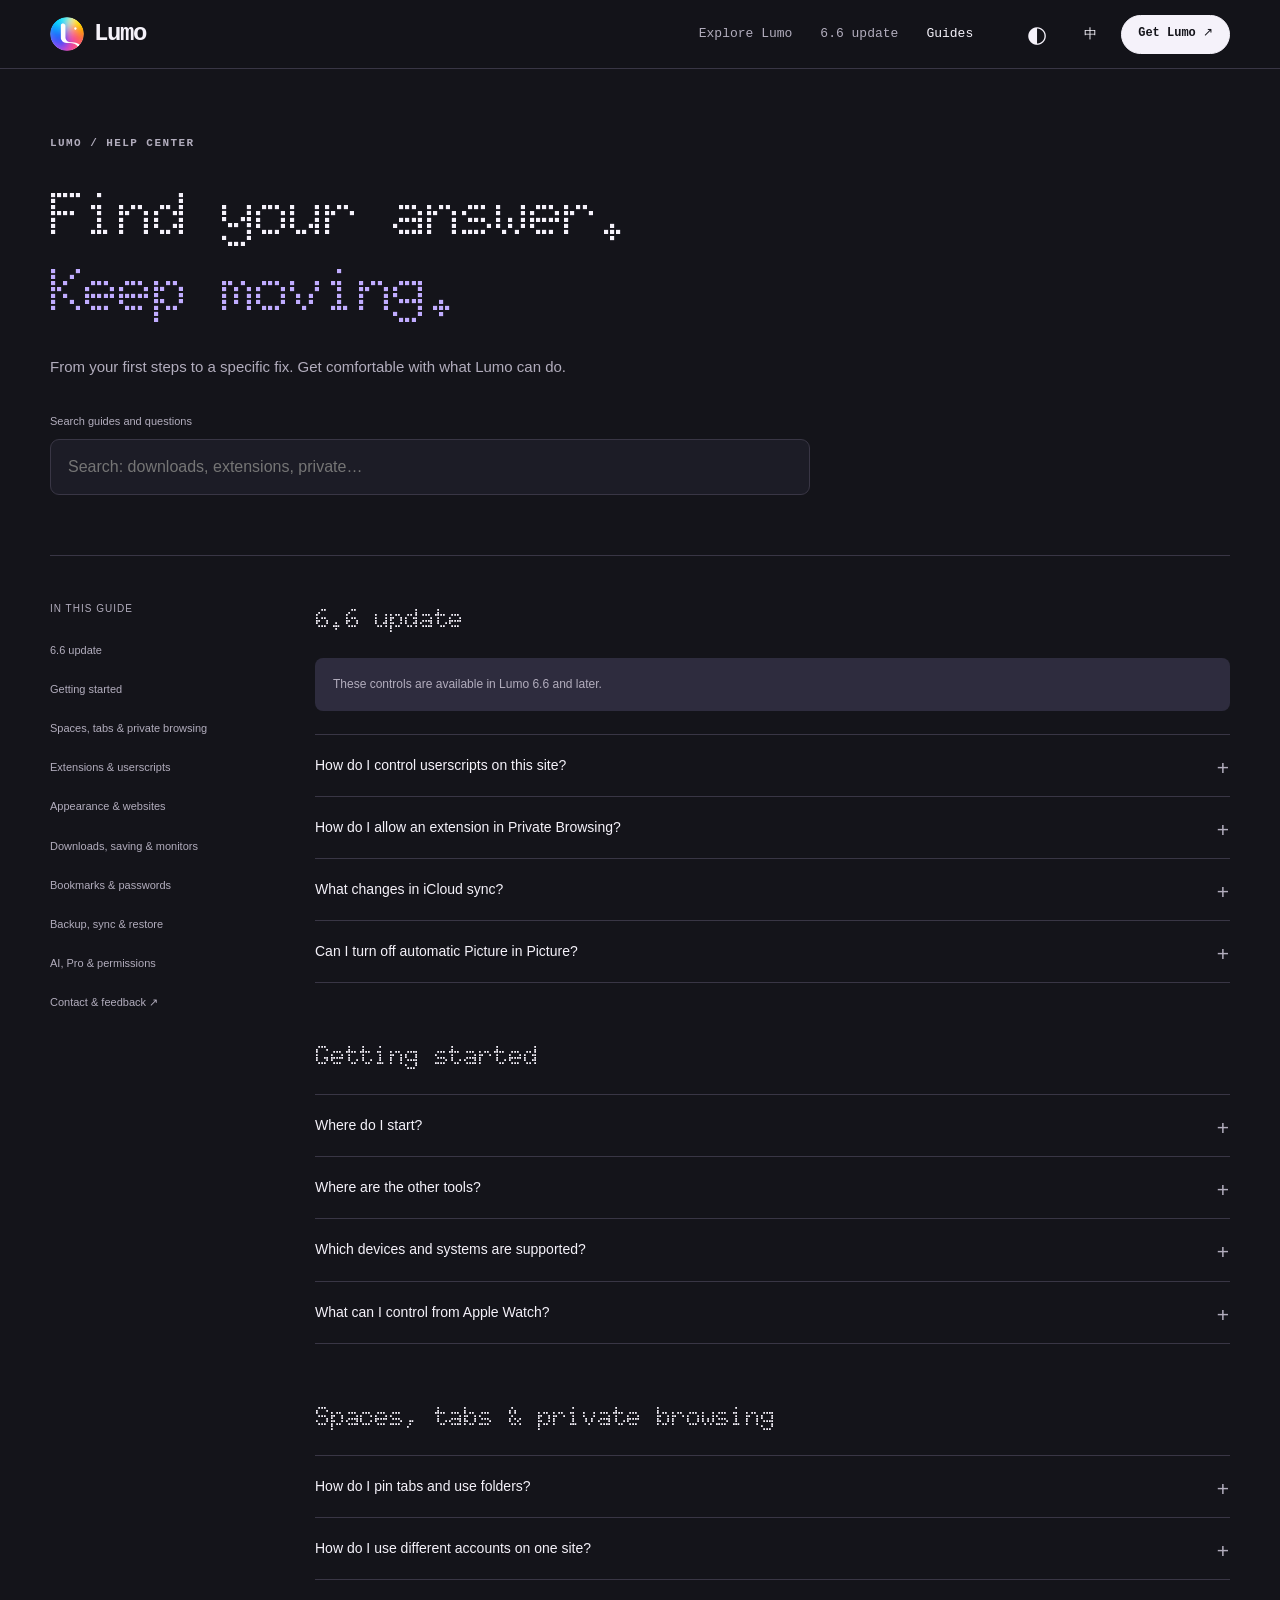
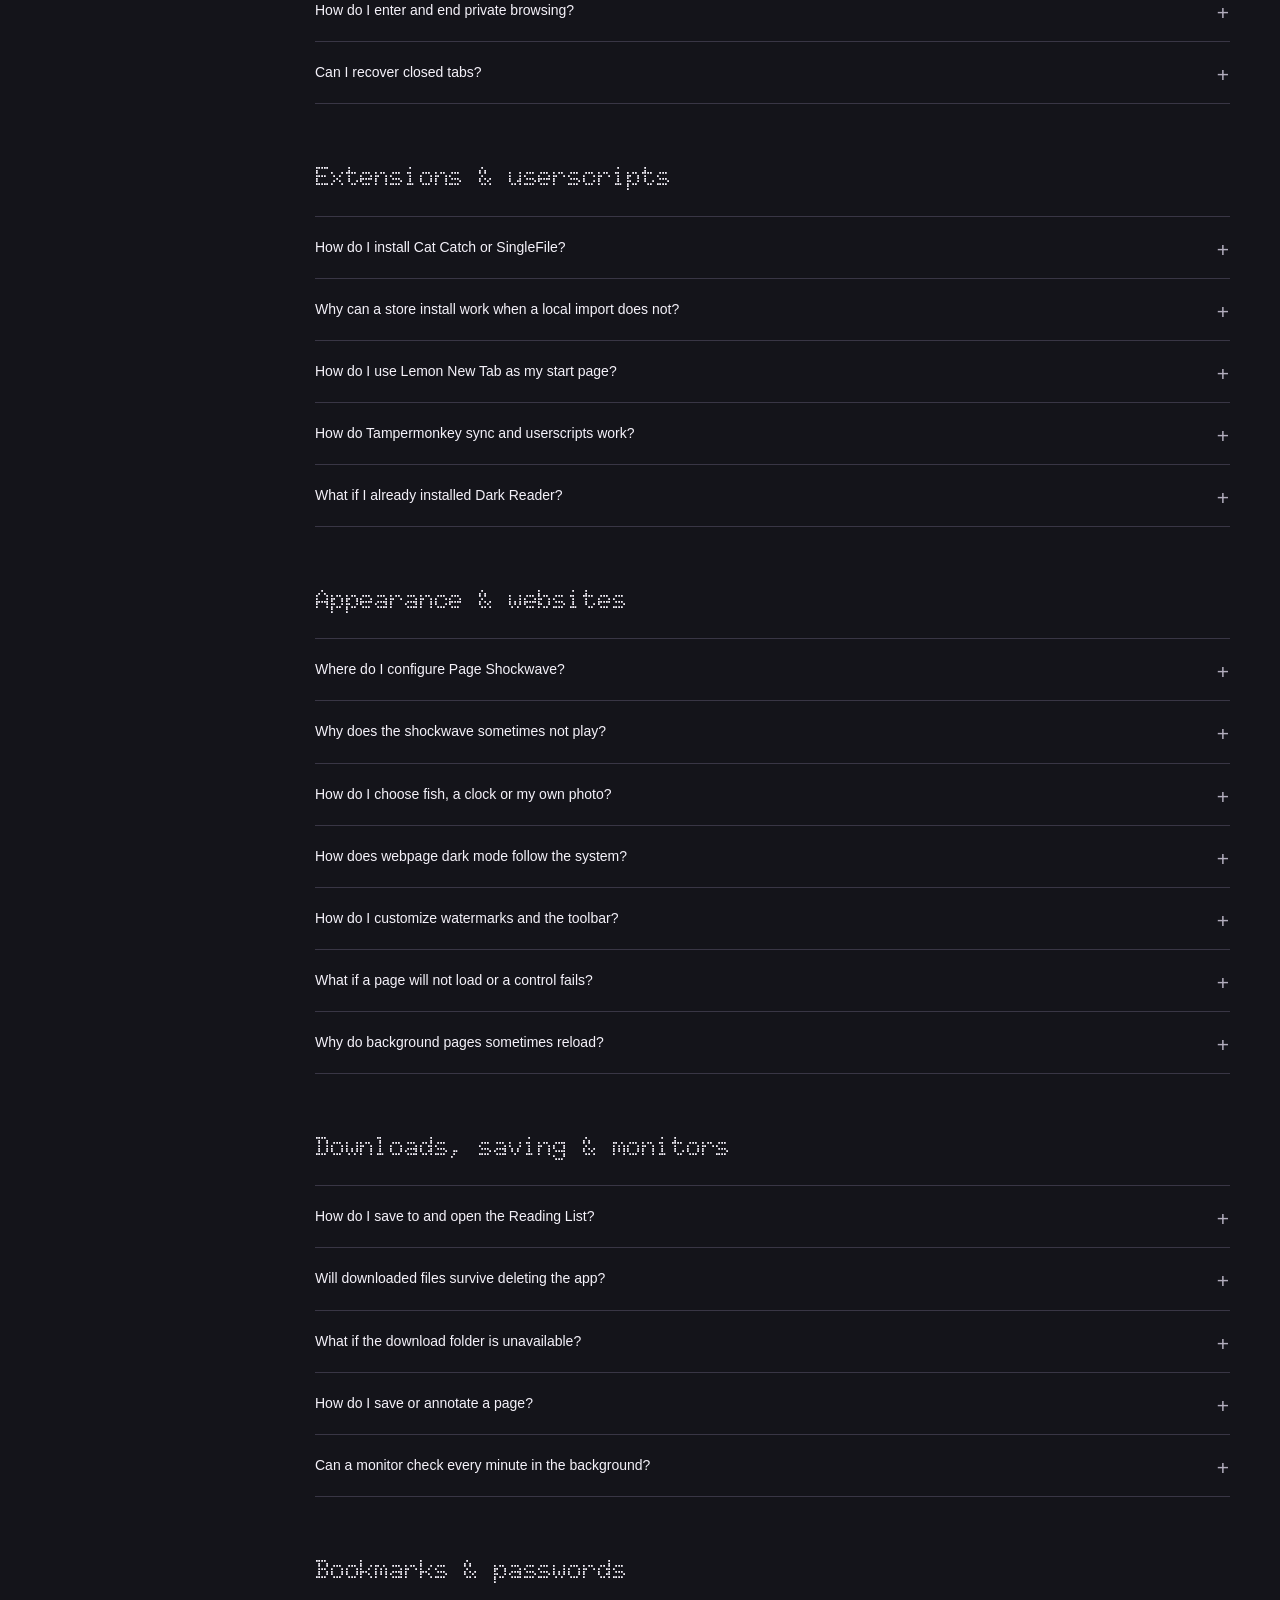
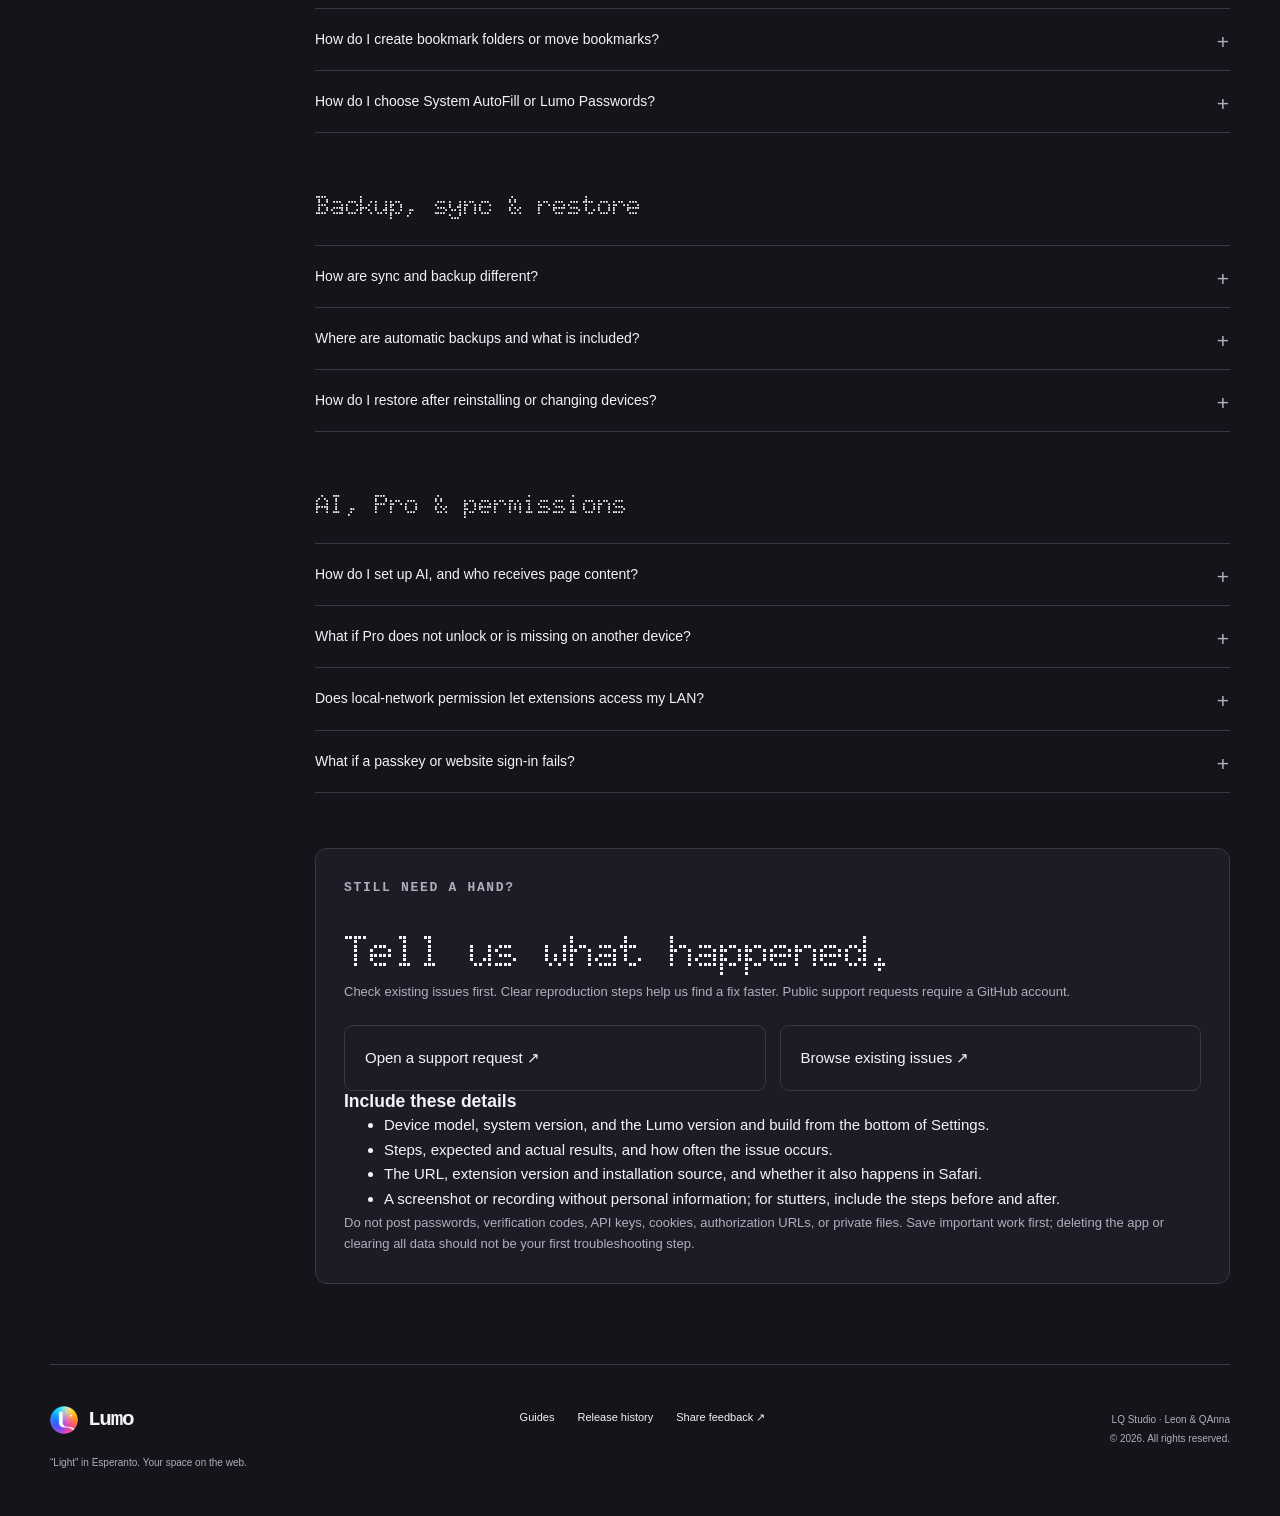
==== commit 5f45981a: "Give Lumo a dot-matrix site and interactive device tour" ====
--- a/support.html
+++ b/support.html
@@ -17,12 +17,15 @@
     <script>
       try {
         const t = localStorage.getItem("lumo-site-theme");
+        const palette = localStorage.getItem("lumo-site-palette");
         if (t === "light" || t === "dark")
           document.documentElement.dataset.theme = t;
+        if (["violet", "tide", "ember"].includes(palette))
+          document.documentElement.dataset.palette = palette;
       } catch {}
     </script>
-    <link rel="stylesheet" href="assets/website.css?v=6.6" />
-    <script defer src="assets/site.js?v=6.6"></script>
+    <link rel="stylesheet" href="assets/website.css?v=66-dot" />
+    <script defer src="assets/site.js?v=66-dot"></script>
   </head>
   <body data-page="support">
     <a
@@ -47,11 +50,11 @@
             class=""
             >探索 Lumo</a
           ><a
-            data-zh="6.6 更新预览"
-            data-en="6.6 preview"
+            data-zh="6.6 新功能"
+            data-en="6.6 update"
             href="index.html#whats-new"
             class=""
-            >6.6 更新预览</a
+            >6.6 新功能</a
           ><a data-zh="使用指南" data-en="Guides" href="support.html" class=""
             >使用指南</a
           >
@@ -122,11 +125,11 @@
           <p data-zh="使用说明" data-en="IN THIS GUIDE">使用说明</p>
           <nav aria-label="Help topics">
             <a
-              data-zh="6.6 更新预览"
-              data-en="6.6 preview"
+              data-zh="6.6 新功能"
+              data-en="6.6 update"
               href="#new-in-66"
               class=""
-              >6.6 更新预览</a
+              >6.6 新功能</a
             ><a
               data-zh="开始使用"
               data-en="Getting started"
@@ -193,14 +196,13 @@
         </aside>
         <div id="help-content">
           <section id="new-in-66" class="help-section">
-            <h2 data-zh="6.6 更新预览" data-en="6.6 preview">6.6 更新预览</h2>
+            <h2 data-zh="6.6 新功能" data-en="6.6 update">6.6 新功能</h2>
             <p
-              data-zh="以下为 6.6 的新增设置；App Store 当前公开版本为 6.5，实际上线以商店为准。"
-              data-en="These additions are part of 6.6. The current public App Store version is 6.5; availability follows the store release."
               class="guide-notice"
-            >
-              以下为 6.6 的新增设置；App Store 当前公开版本为
-              6.5，实际上线以商店为准。
+              data-zh="以下说明适用于 App Store 的 6.6 及更新版本。"
+              data-en="These controls are available in Lumo 6.6 and later."
+            >
+              以下说明适用于 App Store 的 6.6 及更新版本。
             </p>
             <div class="faq-list">
               <details>
--- a/assets/website.css
+++ b/assets/website.css
@@ -1,50 +1,63 @@
+@font-face {
+  font-family: Doto;
+  src: url("fonts/doto-latin-600.woff2") format("woff2");
+  font-style: normal;
+  font-weight: 600;
+  font-display: swap;
+}
+
 :root {
-  color-scheme: light dark;
-  --bg: #f7f7f2;
-  --surface: #fff;
-  --soft: #efefe8;
-  --ink: #202022;
-  --dim: #68686e;
-  --line: #dfdfd8;
-  --brand: #7250bb;
-  --brand-ink: #6241a7;
-  --tint: #eeebf5;
-  --band: #eeeee8;
-  --shadow: 0 18px 50px #20202212;
+  color-scheme: dark;
+  --bg: #14141a;
+  --surface: #1c1c26;
+  --soft: #232330;
+  --ink: #f5f2fa;
+  --dim: #b2adbd;
+  --line: #393645;
+  --band: #19181f;
+  --shadow: 0 22px 60px #08070d55;
+  --accent-dark: #c0acff;
+  --accent-light: #5d3aad;
+  --accent-button: #c0acff;
+  --accent-label: #211335;
+  --brand: var(--accent-dark);
+  --brand-ink: var(--brand);
+  --tint: color-mix(in srgb, var(--brand) 11%, var(--surface));
+  --mono: ui-monospace, "SF Mono", Menlo, "PingFang SC", monospace;
   font-family:
     -apple-system, BlinkMacSystemFont, "SF Pro Display", "PingFang SC",
     "Noto Sans CJK SC", sans-serif;
   font-synthesis: none;
   -webkit-font-smoothing: antialiased;
 }
-@media (prefers-color-scheme: dark) {
-  :root:not([data-theme="light"]) {
-    --bg: #171719;
-    --surface: #202023;
-    --soft: #29292c;
-    --ink: #f3f3ed;
-    --dim: #b1b1b8;
-    --line: #37373c;
-    --brand: #bea2f4;
-    --brand-ink: #c9adff;
-    --tint: #2b2638;
-    --band: #1d1d20;
-    --shadow: 0 18px 50px #0002;
-  }
-}
-:root[data-theme="dark"] {
-  --bg: #171719;
-  --surface: #202023;
-  --soft: #29292c;
-  --ink: #f3f3ed;
-  --dim: #b1b1b8;
-  --line: #37373c;
-  --brand: #bea2f4;
-  --brand-ink: #c9adff;
-  --tint: #2b2638;
-  --band: #1d1d20;
-  --shadow: 0 18px 50px #0002;
-}
+
+:root[data-theme="light"] {
+  color-scheme: light;
+  --bg: #f6f5f8;
+  --surface: #ffffff;
+  --soft: #eeedf2;
+  --ink: #242130;
+  --dim: #5d5769;
+  --line: #dcd7e3;
+  --band: #f0edf4;
+  --shadow: 0 22px 60px #25213c15;
+  --brand: var(--accent-light);
+}
+
+:root[data-palette="tide"] {
+  --accent-dark: #8de2dc;
+  --accent-light: #096d66;
+  --accent-button: #8de2dc;
+  --accent-label: #102c29;
+}
+
+:root[data-palette="ember"] {
+  --accent-dark: #ffba92;
+  --accent-light: #9b4620;
+  --accent-button: #ffba92;
+  --accent-label: #361f15;
+}
+
 *,
 *::before,
 *::after {
@@ -276,12 +289,8 @@
   margin-top: 18px;
 }
 .hero {
-  min-height: 690px;
-  display: grid;
-  grid-template-columns: 0.9fr 1.1fr;
-  align-items: center;
-  gap: 40px;
-  padding-block: 64px 82px;
+  display: grid;
+  align-items: center;
 }
 .hero-copy {
   position: relative;
@@ -302,85 +311,12 @@
   border-radius: 50%;
   display: inline-block;
 }
-.hero h1 {
-  font-size: clamp(52px, 5.2vw, 76px);
-  letter-spacing: -0.055em;
-  line-height: 1.17;
-}
-.hero h1 span {
-  color: var(--brand);
-}
-html[lang="en"] .hero h1 {
-  font-size: clamp(49px, 5.1vw, 70px);
-}
 .hero-lead {
   color: var(--dim);
   font-size: 16px;
   line-height: 1.9;
   margin-top: 26px;
   max-width: 380px;
-}
-.hero-visual {
-  position: relative;
-  padding-bottom: 20px;
-  margin-right: -18px;
-}
-.device-stage {
-  background: var(--tint);
-  border: 1px solid var(--line);
-  border-radius: 19px;
-  padding: 16px;
-  position: relative;
-  box-shadow: var(--shadow);
-}
-.stage-top {
-  display: flex;
-  align-items: center;
-  gap: 20px;
-  justify-content: space-between;
-  font-size: 10px;
-  font-weight: 500;
-  letter-spacing: 0.04em;
-  color: var(--dim);
-  margin: 0 3px 12px;
-}
-.window-dots {
-  display: flex;
-  gap: 4px;
-}
-.window-dots i {
-  width: 5px;
-  height: 5px;
-  background: var(--brand);
-  opacity: 0.35;
-  border-radius: 50%;
-}
-.window-dots i:first-child {
-  opacity: 0.7;
-}
-.ipad-image {
-  width: 100%;
-  border-radius: 10px;
-  background: #141416;
-}
-.device-stage figcaption {
-  font-size: 11px;
-  color: var(--dim);
-  display: flex;
-  justify-content: space-between;
-  padding: 13px 3px 0;
-  padding-right: 23%;
-}
-.phone-preview {
-  width: 23%;
-  position: absolute;
-  right: -16px;
-  bottom: -23px;
-  border: 4px solid #29292d;
-  border-radius: 22px;
-  box-shadow: 0 14px 30px #0002;
-  overflow: hidden;
-  background: #000;
 }
 .feature-rail {
   display: grid;
@@ -839,27 +775,11 @@
   width: 20px;
   height: 20px;
 }
-.motion-band {
-  background: #1e1c25;
-  color: #f3f0fa;
-}
 .motion-section {
   display: grid;
   grid-template-columns: 1fr 0.85fr;
   gap: 100px;
   align-items: center;
-}
-.motion-band .eyebrow,
-.motion-band .feature-lead,
-.motion-band .supporting-copy,
-.motion-band .motion-tags span {
-  color: #bcb6c9;
-}
-.motion-band .motion-tags span {
-  border-color: #514b60;
-}
-.motion-band .text-link {
-  color: #cdb3ff;
 }
 .motion-demo {
   width: min(100%, 330px);
@@ -1223,19 +1143,6 @@
   .site-header nav {
     gap: 19px;
   }
-  .hero {
-    gap: 25px;
-    min-height: 600px;
-  }
-  .hero h1 {
-    font-size: 58px;
-  }
-  html[lang="en"] .hero h1 {
-    font-size: 54px;
-  }
-  .hero-visual {
-    margin-right: 0;
-  }
   .hero-lead {
     font-size: 14px;
   }
@@ -1293,29 +1200,12 @@
   .header-inner {
     gap: 20px;
   }
-  .hero {
-    grid-template-columns: 1fr;
-    padding-top: 45px;
-    gap: 45px;
-  }
   .hero-copy {
     max-width: 570px;
-  }
-  .hero h1,
-  html[lang="en"] .hero h1 {
-    font-size: 64px;
   }
   .hero-lead {
     max-width: 460px;
     font-size: 16px;
-  }
-  .hero-visual {
-    max-width: 640px;
-    width: calc(100% - 16px);
-    justify-self: center;
-  }
-  .hero {
-    padding-bottom: 65px;
   }
   .hero .button {
     font-size: 14px;
@@ -1429,20 +1319,9 @@
     min-width: 44px;
     height: 44px;
   }
-  .hero {
-    padding-top: 37px;
-    padding-bottom: 49px;
-    gap: 35px;
-  }
   .release-link {
     margin-bottom: 25px;
     font-size: 11px;
-  }
-  .hero h1 {
-    font-size: clamp(45px, 12vw, 62px);
-  }
-  html[lang="en"] .hero h1 {
-    font-size: clamp(44px, 11.5vw, 60px);
   }
   .hero-lead {
     font-size: 14px;
@@ -1460,33 +1339,6 @@
   }
   .availability {
     font-size: 10px;
-  }
-  .hero-visual {
-    width: calc(100% - 15px);
-    justify-self: start;
-    margin-bottom: 9px;
-  }
-  .device-stage {
-    padding: 9px;
-    border-radius: 12px;
-  }
-  .stage-top {
-    font-size: 8px;
-    margin: 1px 1px 8px;
-  }
-  .ipad-image {
-    border-radius: 7px;
-  }
-  .phone-preview {
-    border-width: 3px;
-    border-radius: 15px;
-    right: -15px;
-    bottom: -14px;
-    width: 24%;
-  }
-  .device-stage figcaption {
-    font-size: 8px;
-    padding-top: 9px;
   }
   .feature-rail {
     padding-block: 22px;
@@ -1783,3 +1635,322 @@
     --line: var(--ink);
   }
 }
+
+/* Product tour and color controls */
+.brand,
+.site-header nav a,
+.button,
+.eyebrow,
+.release-link,
+.version-label,
+.device-steps,
+.shortcut-list {
+  font-family: var(--mono);
+}
+
+.brand {
+  letter-spacing: -0.06em;
+}
+.site-header {
+  background: color-mix(in srgb, var(--bg) 94%, transparent);
+}
+.header-inner {
+  height: 68px;
+}
+.button {
+  border-radius: 99px;
+}
+.button.primary {
+  color: var(--accent-label);
+  background: var(--accent-button);
+  border-color: var(--accent-button);
+}
+.button.secondary {
+  border-color: var(--line);
+}
+.button.small {
+  font-size: 12px;
+}
+.hero {
+  grid-template-columns: minmax(0, 0.85fr) minmax(0, 1.15fr);
+  padding-block: clamp(60px, 8vw, 106px) 74px;
+  gap: clamp(32px, 5vw, 70px);
+}
+.hero h1,
+html[lang="en"] .hero h1 {
+  text-wrap: initial;
+}
+.hero h1 .dot-title {
+  display: block;
+  color: var(--ink);
+  font-family: Doto, var(--mono);
+  font-weight: 600;
+  font-size: clamp(42px, 4.3vw, 66px);
+  line-height: 1.05;
+  letter-spacing: -0.065em;
+}
+.hero h1 .dot {
+  color: var(--brand);
+}
+.hero h1 .hero-subtitle {
+  display: block;
+  color: var(--ink);
+  font-size: clamp(22px, 2.4vw, 34px);
+  letter-spacing: -0.045em;
+  margin-top: 14px;
+  line-height: 1.3;
+}
+html[lang="en"] :is(main h2, .support-hero h1) {
+  font-family: Doto, var(--mono);
+  font-weight: 600;
+  letter-spacing: -0.045em;
+}
+.hero .hero-lead {
+  max-width: 395px;
+  margin-top: 23px;
+}
+.hero-visual {
+  width: 100%;
+  max-width: none;
+  min-width: 0;
+  margin: 0;
+  padding: 0;
+}
+.device-screen {
+  display: grid;
+  place-items: center;
+  aspect-ratio: 4 / 3;
+  background-color: var(--band);
+  background-image: radial-gradient(var(--line) 0.7px, transparent 0.7px);
+  background-size: 10px 10px;
+  border-radius: 20px;
+  overflow: hidden;
+}
+.device-slide {
+  min-width: 0;
+  min-height: 0;
+  grid-area: 1 / 1;
+}
+.device-slide img {
+  border: 1px solid #777583;
+  padding: 5px;
+  background: #09090d;
+  box-shadow:
+    0 0 0 2px #111116,
+    var(--shadow);
+  border-radius: 14px;
+}
+.device-slide.ipad {
+  width: calc(100% - 14px);
+}
+.device-slide:is(.phone, .sidebar) {
+  width: 31%;
+}
+.device-slide:is(.phone, .sidebar) img {
+  border-radius: 18px;
+}
+.device-steps {
+  display: grid;
+  grid-template-columns: repeat(3, minmax(0, 1fr));
+  gap: 12px;
+  margin-top: 18px;
+}
+.device-steps button {
+  background: transparent;
+  color: var(--dim);
+  border: 0;
+  border-top: 2px solid var(--line);
+  padding: 8px 0 0;
+  min-height: 44px;
+  text-align: start;
+  line-height: 1.4;
+  font-size: 11px;
+  transition:
+    border-color 140ms ease,
+    color 140ms ease;
+}
+.device-steps button span {
+  margin-inline-end: 8px;
+  color: var(--dim);
+}
+.device-steps button[aria-pressed="true"] {
+  border-color: var(--brand);
+  color: var(--ink);
+}
+.device-steps button[aria-pressed="true"] span {
+  color: var(--brand);
+}
+.device-description {
+  min-height: 3em;
+  color: var(--dim);
+  margin-top: 6px;
+  font-size: 12px;
+}
+.tinted-band,
+.motion-band {
+  border-block: 1px solid var(--line);
+}
+.motion-band {
+  background-color: var(--band);
+  background-image: radial-gradient(var(--line) 0.75px, transparent 0.75px);
+  background-size: 12px 12px;
+  color: var(--ink);
+}
+.motion-band .feature-lead,
+.motion-band .supporting-copy,
+.motion-band .eyebrow,
+.motion-band .motion-tags span,
+.motion-demo figcaption {
+  color: var(--dim);
+}
+.motion-band .motion-tags span {
+  border-color: var(--line);
+}
+.motion-band .text-link {
+  color: var(--brand);
+}
+.motion-band .feature-copy,
+.palette-panel {
+  background: var(--band);
+}
+.palette-panel {
+  margin-top: 30px;
+  padding: 14px 16px;
+  border: 1px solid var(--line);
+  border-radius: 12px;
+  width: fit-content;
+}
+.palette-panel > p {
+  font-family: var(--mono);
+  color: var(--dim);
+  font-size: 12px;
+}
+.palette-options {
+  display: flex;
+  flex-wrap: wrap;
+  gap: 8px;
+  margin-top: 8px;
+}
+.palette-options button {
+  display: inline-flex;
+  align-items: center;
+  gap: 7px;
+  min-height: 44px;
+  padding: 6px 12px;
+  border: 1px solid var(--line);
+  border-radius: 99px;
+  background: var(--surface);
+  font-size: 12px;
+}
+.palette-options button[aria-pressed="true"] {
+  border-color: var(--brand);
+  background: var(--tint);
+}
+.swatch {
+  width: 11px;
+  height: 11px;
+  border-radius: 50%;
+  background: #a486f0;
+}
+[data-palette-choice="tide"] .swatch {
+  background: #37a99e;
+}
+[data-palette-choice="ember"] .swatch {
+  background: #e38b5c;
+}
+.release-card .icon,
+.tool-grid .icon,
+.feature-rail .icon {
+  color: var(--brand);
+}
+.demo-toggle {
+  background: var(--accent-light);
+}
+.shortcuts-section {
+  display: grid;
+  grid-template-columns: minmax(0, 1fr) minmax(0, 1fr);
+  gap: clamp(32px, 6vw, 84px);
+  border-top: 1px solid var(--line);
+}
+.shortcut-list {
+  margin: 0;
+  padding: 6px 22px;
+  background: var(--surface);
+  border: 1px solid var(--line);
+  border-radius: 14px;
+  font-size: 13px;
+}
+.shortcut-list > div {
+  min-height: 57px;
+  display: flex;
+  align-items: center;
+  justify-content: space-between;
+  gap: 12px;
+}
+.shortcut-list > div + div {
+  border-top: 1px solid var(--line);
+}
+.shortcut-list dd {
+  margin: 0;
+  display: flex;
+  gap: 4px;
+}
+.shortcut-list kbd {
+  padding: 1px 5px;
+  min-width: 23px;
+  border: 1px solid var(--line);
+  border-bottom-width: 3px;
+  border-radius: 5px;
+  background: var(--soft);
+  text-align: center;
+  font: inherit;
+}
+@media (hover: hover) and (pointer: fine) {
+  .device-steps button:hover,
+  .palette-options button:hover {
+    color: var(--brand);
+    border-color: var(--brand);
+  }
+}
+@media (max-width: 850px) {
+  .hero,
+  .shortcuts-section {
+    grid-template-columns: minmax(0, 1fr);
+  }
+  .hero {
+    min-height: 0;
+    gap: 36px;
+  }
+  .hero-visual {
+    max-width: 650px;
+    justify-self: start;
+  }
+}
+@media (max-width: 600px) {
+  .hero {
+    padding-block: 43px 36px;
+  }
+  .device-screen {
+    border-radius: 13px;
+  }
+  .device-slide img {
+    border-radius: 9px;
+    padding: 3px;
+  }
+  .device-slide:is(.phone, .sidebar) img {
+    border-radius: 12px;
+  }
+  .device-steps {
+    gap: 5px;
+    margin-top: 12px;
+  }
+  .device-steps button span {
+    margin-inline-end: 4px;
+  }
+  .device-steps button {
+    font-size: 10px;
+  }
+  .device-description {
+    font-size: 11px;
+  }
+}
